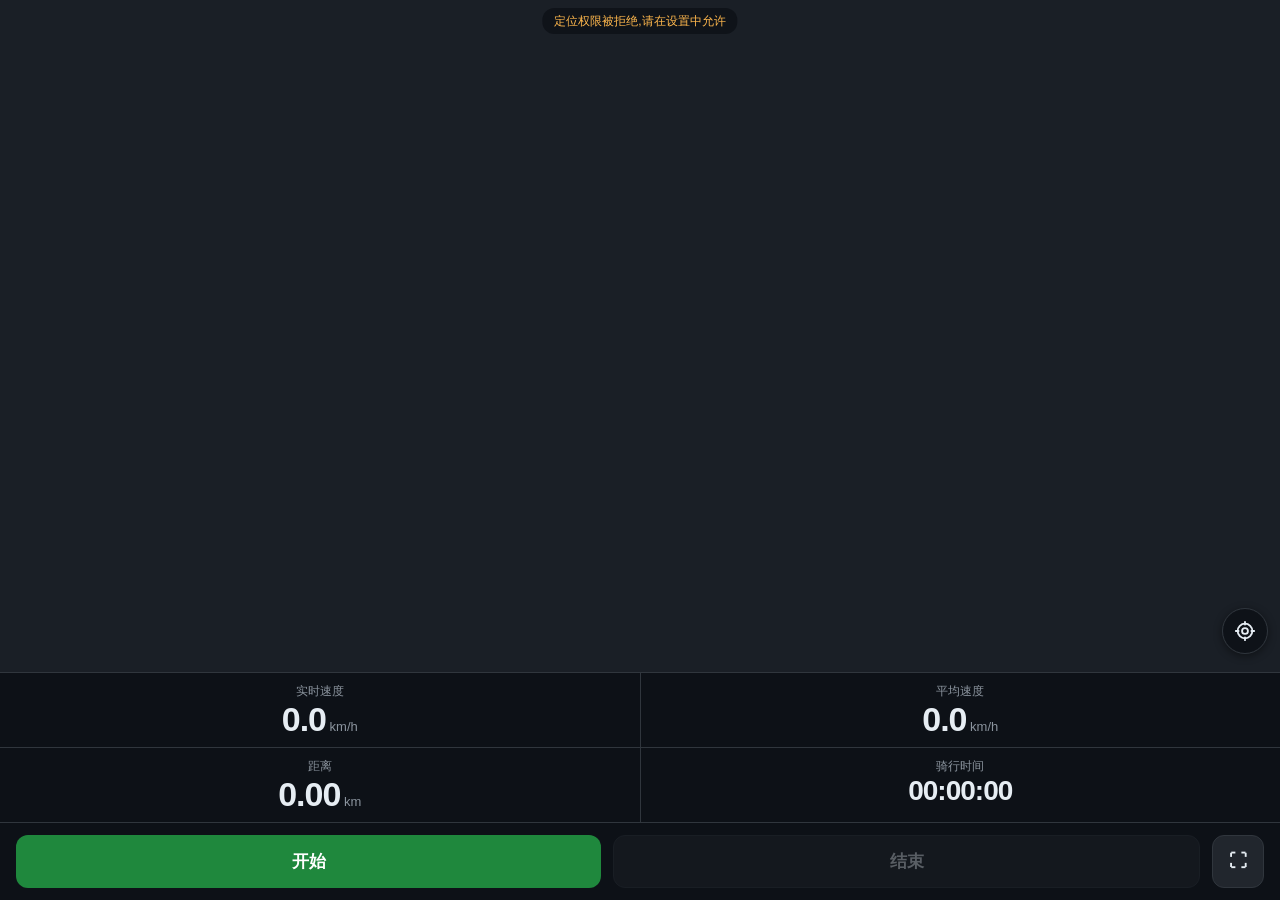
==== index.html @ f481e61f "骑行码表:单文件网页版(地图+仪表盘+GPX导出)" ====
<!DOCTYPE html>
<html lang="zh-CN">
<head>
<meta charset="UTF-8">
<meta name="viewport" content="width=device-width, initial-scale=1.0, maximum-scale=1.0, user-scalable=no, viewport-fit=cover">
<title>骑行码表</title>
<style>/* required styles */

.leaflet-pane,
.leaflet-tile,
.leaflet-marker-icon,
.leaflet-marker-shadow,
.leaflet-tile-container,
.leaflet-pane > svg,
.leaflet-pane > canvas,
.leaflet-zoom-box,
.leaflet-image-layer,
.leaflet-layer {
	position: absolute;
	left: 0;
	top: 0;
	}
.leaflet-container {
	overflow: hidden;
	}
.leaflet-tile,
.leaflet-marker-icon,
.leaflet-marker-shadow {
	-webkit-user-select: none;
	   -moz-user-select: none;
	        user-select: none;
	  -webkit-user-drag: none;
	}
/* Prevents IE11 from highlighting tiles in blue */
.leaflet-tile::selection {
	background: transparent;
}
/* Safari renders non-retina tile on retina better with this, but Chrome is worse */
.leaflet-safari .leaflet-tile {
	image-rendering: -webkit-optimize-contrast;
	}
/* hack that prevents hw layers "stretching" when loading new tiles */
.leaflet-safari .leaflet-tile-container {
	width: 1600px;
	height: 1600px;
	-webkit-transform-origin: 0 0;
	}
.leaflet-marker-icon,
.leaflet-marker-shadow {
	display: block;
	}
/* .leaflet-container svg: reset svg max-width decleration shipped in Joomla! (joomla.org) 3.x */
/* .leaflet-container img: map is broken in FF if you have max-width: 100% on tiles */
.leaflet-container .leaflet-overlay-pane svg {
	max-width: none !important;
	max-height: none !important;
	}
.leaflet-container .leaflet-marker-pane img,
.leaflet-container .leaflet-shadow-pane img,
.leaflet-container .leaflet-tile-pane img,
.leaflet-container img.leaflet-image-layer,
.leaflet-container .leaflet-tile {
	max-width: none !important;
	max-height: none !important;
	width: auto;
	padding: 0;
	}

.leaflet-container img.leaflet-tile {
	/* See: https://bugs.chromium.org/p/chromium/issues/detail?id=600120 */
	mix-blend-mode: plus-lighter;
}

.leaflet-container.leaflet-touch-zoom {
	-ms-touch-action: pan-x pan-y;
	touch-action: pan-x pan-y;
	}
.leaflet-container.leaflet-touch-drag {
	-ms-touch-action: pinch-zoom;
	/* Fallback for FF which doesn't support pinch-zoom */
	touch-action: none;
	touch-action: pinch-zoom;
}
.leaflet-container.leaflet-touch-drag.leaflet-touch-zoom {
	-ms-touch-action: none;
	touch-action: none;
}
.leaflet-container {
	-webkit-tap-highlight-color: transparent;
}
.leaflet-container a {
	-webkit-tap-highlight-color: rgba(51, 181, 229, 0.4);
}
.leaflet-tile {
	filter: inherit;
	visibility: hidden;
	}
.leaflet-tile-loaded {
	visibility: inherit;
	}
.leaflet-zoom-box {
	width: 0;
	height: 0;
	-moz-box-sizing: border-box;
	     box-sizing: border-box;
	z-index: 800;
	}
/* workaround for https://bugzilla.mozilla.org/show_bug.cgi?id=888319 */
.leaflet-overlay-pane svg {
	-moz-user-select: none;
	}

.leaflet-pane         { z-index: 400; }

.leaflet-tile-pane    { z-index: 200; }
.leaflet-overlay-pane { z-index: 400; }
.leaflet-shadow-pane  { z-index: 500; }
.leaflet-marker-pane  { z-index: 600; }
.leaflet-tooltip-pane   { z-index: 650; }
.leaflet-popup-pane   { z-index: 700; }

.leaflet-map-pane canvas { z-index: 100; }
.leaflet-map-pane svg    { z-index: 200; }

.leaflet-vml-shape {
	width: 1px;
	height: 1px;
	}
.lvml {
	behavior: url(#default#VML);
	display: inline-block;
	position: absolute;
	}


/* control positioning */

.leaflet-control {
	position: relative;
	z-index: 800;
	pointer-events: visiblePainted; /* IE 9-10 doesn't have auto */
	pointer-events: auto;
	}
.leaflet-top,
.leaflet-bottom {
	position: absolute;
	z-index: 1000;
	pointer-events: none;
	}
.leaflet-top {
	top: 0;
	}
.leaflet-right {
	right: 0;
	}
.leaflet-bottom {
	bottom: 0;
	}
.leaflet-left {
	left: 0;
	}
.leaflet-control {
	float: left;
	clear: both;
	}
.leaflet-right .leaflet-control {
	float: right;
	}
.leaflet-top .leaflet-control {
	margin-top: 10px;
	}
.leaflet-bottom .leaflet-control {
	margin-bottom: 10px;
	}
.leaflet-left .leaflet-control {
	margin-left: 10px;
	}
.leaflet-right .leaflet-control {
	margin-right: 10px;
	}


/* zoom and fade animations */

.leaflet-fade-anim .leaflet-popup {
	opacity: 0;
	-webkit-transition: opacity 0.2s linear;
	   -moz-transition: opacity 0.2s linear;
	        transition: opacity 0.2s linear;
	}
.leaflet-fade-anim .leaflet-map-pane .leaflet-popup {
	opacity: 1;
	}
.leaflet-zoom-animated {
	-webkit-transform-origin: 0 0;
	    -ms-transform-origin: 0 0;
	        transform-origin: 0 0;
	}
svg.leaflet-zoom-animated {
	will-change: transform;
}

.leaflet-zoom-anim .leaflet-zoom-animated {
	-webkit-transition: -webkit-transform 0.25s cubic-bezier(0,0,0.25,1);
	   -moz-transition:    -moz-transform 0.25s cubic-bezier(0,0,0.25,1);
	        transition:         transform 0.25s cubic-bezier(0,0,0.25,1);
	}
.leaflet-zoom-anim .leaflet-tile,
.leaflet-pan-anim .leaflet-tile {
	-webkit-transition: none;
	   -moz-transition: none;
	        transition: none;
	}

.leaflet-zoom-anim .leaflet-zoom-hide {
	visibility: hidden;
	}


/* cursors */

.leaflet-interactive {
	cursor: pointer;
	}
.leaflet-grab {
	cursor: -webkit-grab;
	cursor:    -moz-grab;
	cursor:         grab;
	}
.leaflet-crosshair,
.leaflet-crosshair .leaflet-interactive {
	cursor: crosshair;
	}
.leaflet-popup-pane,
.leaflet-control {
	cursor: auto;
	}
.leaflet-dragging .leaflet-grab,
.leaflet-dragging .leaflet-grab .leaflet-interactive,
.leaflet-dragging .leaflet-marker-draggable {
	cursor: move;
	cursor: -webkit-grabbing;
	cursor:    -moz-grabbing;
	cursor:         grabbing;
	}

/* marker & overlays interactivity */
.leaflet-marker-icon,
.leaflet-marker-shadow,
.leaflet-image-layer,
.leaflet-pane > svg path,
.leaflet-tile-container {
	pointer-events: none;
	}

.leaflet-marker-icon.leaflet-interactive,
.leaflet-image-layer.leaflet-interactive,
.leaflet-pane > svg path.leaflet-interactive,
svg.leaflet-image-layer.leaflet-interactive path {
	pointer-events: visiblePainted; /* IE 9-10 doesn't have auto */
	pointer-events: auto;
	}

/* visual tweaks */

.leaflet-container {
	background: #ddd;
	outline-offset: 1px;
	}
.leaflet-container a {
	color: #0078A8;
	}
.leaflet-zoom-box {
	border: 2px dotted #38f;
	background: rgba(255,255,255,0.5);
	}


/* general typography */
.leaflet-container {
	font-family: "Helvetica Neue", Arial, Helvetica, sans-serif;
	font-size: 12px;
	font-size: 0.75rem;
	line-height: 1.5;
	}


/* general toolbar styles */

.leaflet-bar {
	box-shadow: 0 1px 5px rgba(0,0,0,0.65);
	border-radius: 4px;
	}
.leaflet-bar a {
	background-color: #fff;
	border-bottom: 1px solid #ccc;
	width: 26px;
	height: 26px;
	line-height: 26px;
	display: block;
	text-align: center;
	text-decoration: none;
	color: black;
	}
.leaflet-bar a,
.leaflet-control-layers-toggle {
	background-position: 50% 50%;
	background-repeat: no-repeat;
	display: block;
	}
.leaflet-bar a:hover,
.leaflet-bar a:focus {
	background-color: #f4f4f4;
	}
.leaflet-bar a:first-child {
	border-top-left-radius: 4px;
	border-top-right-radius: 4px;
	}
.leaflet-bar a:last-child {
	border-bottom-left-radius: 4px;
	border-bottom-right-radius: 4px;
	border-bottom: none;
	}
.leaflet-bar a.leaflet-disabled {
	cursor: default;
	background-color: #f4f4f4;
	color: #bbb;
	}

.leaflet-touch .leaflet-bar a {
	width: 30px;
	height: 30px;
	line-height: 30px;
	}
.leaflet-touch .leaflet-bar a:first-child {
	border-top-left-radius: 2px;
	border-top-right-radius: 2px;
	}
.leaflet-touch .leaflet-bar a:last-child {
	border-bottom-left-radius: 2px;
	border-bottom-right-radius: 2px;
	}

/* zoom control */

.leaflet-control-zoom-in,
.leaflet-control-zoom-out {
	font: bold 18px 'Lucida Console', Monaco, monospace;
	text-indent: 1px;
	}

.leaflet-touch .leaflet-control-zoom-in, .leaflet-touch .leaflet-control-zoom-out  {
	font-size: 22px;
	}


/* layers control */

.leaflet-control-layers {
	box-shadow: 0 1px 5px rgba(0,0,0,0.4);
	background: #fff;
	border-radius: 5px;
	}
.leaflet-control-layers-toggle {
	background-image: url(images/layers.png);
	width: 36px;
	height: 36px;
	}
.leaflet-retina .leaflet-control-layers-toggle {
	background-image: url(images/layers-2x.png);
	background-size: 26px 26px;
	}
.leaflet-touch .leaflet-control-layers-toggle {
	width: 44px;
	height: 44px;
	}
.leaflet-control-layers .leaflet-control-layers-list,
.leaflet-control-layers-expanded .leaflet-control-layers-toggle {
	display: none;
	}
.leaflet-control-layers-expanded .leaflet-control-layers-list {
	display: block;
	position: relative;
	}
.leaflet-control-layers-expanded {
	padding: 6px 10px 6px 6px;
	color: #333;
	background: #fff;
	}
.leaflet-control-layers-scrollbar {
	overflow-y: scroll;
	overflow-x: hidden;
	padding-right: 5px;
	}
.leaflet-control-layers-selector {
	margin-top: 2px;
	position: relative;
	top: 1px;
	}
.leaflet-control-layers label {
	display: block;
	font-size: 13px;
	font-size: 1.08333em;
	}
.leaflet-control-layers-separator {
	height: 0;
	border-top: 1px solid #ddd;
	margin: 5px -10px 5px -6px;
	}

/* Default icon URLs */
.leaflet-default-icon-path { /* used only in path-guessing heuristic, see L.Icon.Default */
	background-image: url(images/marker-icon.png);
	}


/* attribution and scale controls */

.leaflet-container .leaflet-control-attribution {
	background: #fff;
	background: rgba(255, 255, 255, 0.8);
	margin: 0;
	}
.leaflet-control-attribution,
.leaflet-control-scale-line {
	padding: 0 5px;
	color: #333;
	line-height: 1.4;
	}
.leaflet-control-attribution a {
	text-decoration: none;
	}
.leaflet-control-attribution a:hover,
.leaflet-control-attribution a:focus {
	text-decoration: underline;
	}
.leaflet-attribution-flag {
	display: inline !important;
	vertical-align: baseline !important;
	width: 1em;
	height: 0.6669em;
	}
.leaflet-left .leaflet-control-scale {
	margin-left: 5px;
	}
.leaflet-bottom .leaflet-control-scale {
	margin-bottom: 5px;
	}
.leaflet-control-scale-line {
	border: 2px solid #777;
	border-top: none;
	line-height: 1.1;
	padding: 2px 5px 1px;
	white-space: nowrap;
	-moz-box-sizing: border-box;
	     box-sizing: border-box;
	background: rgba(255, 255, 255, 0.8);
	text-shadow: 1px 1px #fff;
	}
.leaflet-control-scale-line:not(:first-child) {
	border-top: 2px solid #777;
	border-bottom: none;
	margin-top: -2px;
	}
.leaflet-control-scale-line:not(:first-child):not(:last-child) {
	border-bottom: 2px solid #777;
	}

.leaflet-touch .leaflet-control-attribution,
.leaflet-touch .leaflet-control-layers,
.leaflet-touch .leaflet-bar {
	box-shadow: none;
	}
.leaflet-touch .leaflet-control-layers,
.leaflet-touch .leaflet-bar {
	border: 2px solid rgba(0,0,0,0.2);
	background-clip: padding-box;
	}


/* popup */

.leaflet-popup {
	position: absolute;
	text-align: center;
	margin-bottom: 20px;
	}
.leaflet-popup-content-wrapper {
	padding: 1px;
	text-align: left;
	border-radius: 12px;
	}
.leaflet-popup-content {
	margin: 13px 24px 13px 20px;
	line-height: 1.3;
	font-size: 13px;
	font-size: 1.08333em;
	min-height: 1px;
	}
.leaflet-popup-content p {
	margin: 17px 0;
	margin: 1.3em 0;
	}
.leaflet-popup-tip-container {
	width: 40px;
	height: 20px;
	position: absolute;
	left: 50%;
	margin-top: -1px;
	margin-left: -20px;
	overflow: hidden;
	pointer-events: none;
	}
.leaflet-popup-tip {
	width: 17px;
	height: 17px;
	padding: 1px;

	margin: -10px auto 0;
	pointer-events: auto;

	-webkit-transform: rotate(45deg);
	   -moz-transform: rotate(45deg);
	    -ms-transform: rotate(45deg);
	        transform: rotate(45deg);
	}
.leaflet-popup-content-wrapper,
.leaflet-popup-tip {
	background: white;
	color: #333;
	box-shadow: 0 3px 14px rgba(0,0,0,0.4);
	}
.leaflet-container a.leaflet-popup-close-button {
	position: absolute;
	top: 0;
	right: 0;
	border: none;
	text-align: center;
	width: 24px;
	height: 24px;
	font: 16px/24px Tahoma, Verdana, sans-serif;
	color: #757575;
	text-decoration: none;
	background: transparent;
	}
.leaflet-container a.leaflet-popup-close-button:hover,
.leaflet-container a.leaflet-popup-close-button:focus {
	color: #585858;
	}
.leaflet-popup-scrolled {
	overflow: auto;
	}

.leaflet-oldie .leaflet-popup-content-wrapper {
	-ms-zoom: 1;
	}
.leaflet-oldie .leaflet-popup-tip {
	width: 24px;
	margin: 0 auto;

	-ms-filter: "progid:DXImageTransform.Microsoft.Matrix(M11=0.70710678, M12=0.70710678, M21=-0.70710678, M22=0.70710678)";
	filter: progid:DXImageTransform.Microsoft.Matrix(M11=0.70710678, M12=0.70710678, M21=-0.70710678, M22=0.70710678);
	}

.leaflet-oldie .leaflet-control-zoom,
.leaflet-oldie .leaflet-control-layers,
.leaflet-oldie .leaflet-popup-content-wrapper,
.leaflet-oldie .leaflet-popup-tip {
	border: 1px solid #999;
	}


/* div icon */

.leaflet-div-icon {
	background: #fff;
	border: 1px solid #666;
	}


/* Tooltip */
/* Base styles for the element that has a tooltip */
.leaflet-tooltip {
	position: absolute;
	padding: 6px;
	background-color: #fff;
	border: 1px solid #fff;
	border-radius: 3px;
	color: #222;
	white-space: nowrap;
	-webkit-user-select: none;
	-moz-user-select: none;
	-ms-user-select: none;
	user-select: none;
	pointer-events: none;
	box-shadow: 0 1px 3px rgba(0,0,0,0.4);
	}
.leaflet-tooltip.leaflet-interactive {
	cursor: pointer;
	pointer-events: auto;
	}
.leaflet-tooltip-top:before,
.leaflet-tooltip-bottom:before,
.leaflet-tooltip-left:before,
.leaflet-tooltip-right:before {
	position: absolute;
	pointer-events: none;
	border: 6px solid transparent;
	background: transparent;
	content: "";
	}

/* Directions */

.leaflet-tooltip-bottom {
	margin-top: 6px;
}
.leaflet-tooltip-top {
	margin-top: -6px;
}
.leaflet-tooltip-bottom:before,
.leaflet-tooltip-top:before {
	left: 50%;
	margin-left: -6px;
	}
.leaflet-tooltip-top:before {
	bottom: 0;
	margin-bottom: -12px;
	border-top-color: #fff;
	}
.leaflet-tooltip-bottom:before {
	top: 0;
	margin-top: -12px;
	margin-left: -6px;
	border-bottom-color: #fff;
	}
.leaflet-tooltip-left {
	margin-left: -6px;
}
.leaflet-tooltip-right {
	margin-left: 6px;
}
.leaflet-tooltip-left:before,
.leaflet-tooltip-right:before {
	top: 50%;
	margin-top: -6px;
	}
.leaflet-tooltip-left:before {
	right: 0;
	margin-right: -12px;
	border-left-color: #fff;
	}
.leaflet-tooltip-right:before {
	left: 0;
	margin-left: -12px;
	border-right-color: #fff;
	}

/* Printing */

@media print {
	/* Prevent printers from removing background-images of controls. */
	.leaflet-control {
		-webkit-print-color-adjust: exact;
		print-color-adjust: exact;
		}
	}
</style>
<style>
  * { margin: 0; padding: 0; box-sizing: border-box; -webkit-tap-highlight-color: transparent; }
  html, body { height: 100%; overflow: hidden; }
  body {
    font-family: -apple-system, "PingFang SC", "Microsoft YaHei", sans-serif;
    background: #0d1117; color: #e6edf3;
    display: flex; flex-direction: column;
    height: 100dvh;
  }

  /* 地图区 */
  #map { flex: 1 1 auto; min-height: 0; background: #1a1f26; }
  .map-status {
    position: absolute; top: 8px; left: 50%; transform: translateX(-50%);
    z-index: 1000; background: rgba(13,17,23,.8); color: #ffb84d;
    padding: 4px 12px; border-radius: 12px; font-size: 12px; white-space: nowrap;
  }
  #btn-loc {
    position: absolute; right: 12px; bottom: 18px; z-index: 1000;
    width: 46px; height: 46px; border-radius: 50%;
    background: rgba(13,17,23,.85); border: 1px solid #30363d; color: #e6edf3;
    display: flex; align-items: center; justify-content: center;
    box-shadow: 0 2px 8px rgba(0,0,0,.45); cursor: pointer; padding: 0;
  }
  #btn-loc:active { background: rgba(31,111,235,.9); }
  #btn-loc svg { width: 22px; height: 22px; fill: none; stroke: currentColor; stroke-width: 2; stroke-linecap: round; stroke-linejoin: round; }

  /* 仪表盘 */
  #dash {
    flex: 0 0 auto;
    display: grid; grid-template-columns: 1fr 1fr;
    gap: 1px; background: #30363d;
    border-top: 1px solid #30363d;
  }
  .cell {
    background: #0d1117; padding: 10px 12px 8px;
    display: flex; flex-direction: column; align-items: center;
  }
  .cell .label { font-size: 12px; color: #8b949e; }
  .cell .value {
    font-size: 34px; font-weight: 700; font-variant-numeric: tabular-nums;
    line-height: 1.15; letter-spacing: -1px;
  }
  .cell .value .unit { font-size: 13px; font-weight: 400; color: #8b949e; letter-spacing: 0; }
  #v-time { font-size: 28px; }

  /* 按钮区 */
  #controls {
    flex: 0 0 auto;
    display: flex; gap: 12px; padding: 12px 16px calc(12px + env(safe-area-inset-bottom));
    border-top: 1px solid #30363d; background: #0d1117;
  }
  button {
    flex: 1; padding: 14px 0; font-size: 17px; font-weight: 600;
    border: none; border-radius: 12px; color: #fff; cursor: pointer;
  }
  button:disabled { opacity: .35; }
  #btn-start { background: #1f883d; }
  #btn-start.recording { background: #b62324; }
  #btn-end { background: #21262d; border: 1px solid #30363d; color: #e6edf3; }
  #btn-full { flex: 0 0 52px; background: #21262d; border: 1px solid #30363d; color: #e6edf3; font-size: 18px; }

  /* GPX 导出面板 */
  #export-panel {
    position: fixed; inset: 0; z-index: 2000;
    background: rgba(0,0,0,.6); display: none;
    align-items: center; justify-content: center;
  }
  #export-panel.show { display: flex; }
  #export-panel .card {
    background: #161b22; border: 1px solid #30363d; border-radius: 14px;
    padding: 22px 26px; text-align: center; width: min(320px, 86vw);
  }
  #export-panel h3 { margin-bottom: 8px; font-size: 18px; }
  #export-panel p { color: #8b949e; font-size: 13px; margin-bottom: 16px; }
  #export-panel .row { display: flex; gap: 10px; }
  #export-panel .row button { flex: 1; padding: 11px 0; font-size: 15px; }
  #btn-gpx { background: #1f6feb; }
  #btn-close { background: #21262d; border: 1px solid #30363d; color: #e6edf3; }

  /* 全屏模式下压缩留白 */
  :fullscreen #dash .cell, body:fullscreen #dash .cell { padding: 8px 12px 6px; }
</style>
</head>
<body>

<div id="map">
  <div class="map-status" id="map-status" hidden></div>
  <button id="btn-loc" title="定位到当前位置" aria-label="定位到当前位置">
    <svg viewBox="0 0 24 24"><circle cx="12" cy="12" r="3.2"/><path d="M12 2v3M12 19v3M2 12h3M19 12h3"/><circle cx="12" cy="12" r="8"/></svg>
  </button>
</div>

<div id="dash">
  <div class="cell"><span class="label">实时速度</span><span class="value" id="v-speed">0.0<span class="unit"> km/h</span></span></div>
  <div class="cell"><span class="label">平均速度</span><span class="value" id="v-avg">0.0<span class="unit"> km/h</span></span></div>
  <div class="cell"><span class="label">距离</span><span class="value" id="v-dist">0.00<span class="unit"> km</span></span></div>
  <div class="cell"><span class="label">骑行时间</span><span class="value" id="v-time">00:00:00</span></div>
</div>

<div id="controls">
  <button id="btn-start">开始</button>
  <button id="btn-end" disabled>结束</button>
  <button id="btn-full" title="全屏">⛶</button>
</div>

<div id="export-panel">
  <div class="card">
    <h3>骑行已结束</h3>
    <p id="export-summary"></p>
    <div class="row">
      <button id="btn-gpx">导出 GPX</button>
      <button id="btn-close">关闭</button>
    </div>
  </div>
</div>

<script>/* @preserve
 * Leaflet 1.9.4, a JS library for interactive maps. https://leafletjs.com
 * (c) 2010-2023 Vladimir Agafonkin, (c) 2010-2011 CloudMade
 */
!function(t,e){"object"==typeof exports&&"undefined"!=typeof module?e(exports):"function"==typeof define&&define.amd?define(["exports"],e):e((t="undefined"!=typeof globalThis?globalThis:t||self).leaflet={})}(this,function(t){"use strict";function l(t){for(var e,i,n=1,o=arguments.length;n<o;n++)for(e in i=arguments[n])t[e]=i[e];return t}var R=Object.create||function(t){return N.prototype=t,new N};function N(){}function a(t,e){var i,n=Array.prototype.slice;return t.bind?t.bind.apply(t,n.call(arguments,1)):(i=n.call(arguments,2),function(){return t.apply(e,i.length?i.concat(n.call(arguments)):arguments)})}var D=0;function h(t){return"_leaflet_id"in t||(t._leaflet_id=++D),t._leaflet_id}function j(t,e,i){var n,o,s=function(){n=!1,o&&(r.apply(i,o),o=!1)},r=function(){n?o=arguments:(t.apply(i,arguments),setTimeout(s,e),n=!0)};return r}function H(t,e,i){var n=e[1],e=e[0],o=n-e;return t===n&&i?t:((t-e)%o+o)%o+e}function u(){return!1}function i(t,e){return!1===e?t:(e=Math.pow(10,void 0===e?6:e),Math.round(t*e)/e)}function W(t){return t.trim?t.trim():t.replace(/^\s+|\s+$/g,"")}function F(t){return W(t).split(/\s+/)}function c(t,e){for(var i in Object.prototype.hasOwnProperty.call(t,"options")||(t.options=t.options?R(t.options):{}),e)t.options[i]=e[i];return t.options}function U(t,e,i){var n,o=[];for(n in t)o.push(encodeURIComponent(i?n.toUpperCase():n)+"="+encodeURIComponent(t[n]));return(e&&-1!==e.indexOf("?")?"&":"?")+o.join("&")}var V=/\{ *([\w_ -]+) *\}/g;function q(t,i){return t.replace(V,function(t,e){e=i[e];if(void 0===e)throw new Error("No value provided for variable "+t);return e="function"==typeof e?e(i):e})}var d=Array.isArray||function(t){return"[object Array]"===Object.prototype.toString.call(t)};function G(t,e){for(var i=0;i<t.length;i++)if(t[i]===e)return i;return-1}var K="[data-uri]";function Y(t){return window["webkit"+t]||window["moz"+t]||window["ms"+t]}var X=0;function J(t){var e=+new Date,i=Math.max(0,16-(e-X));return X=e+i,window.setTimeout(t,i)}var $=window.requestAnimationFrame||Y("RequestAnimationFrame")||J,Q=window.cancelAnimationFrame||Y("CancelAnimationFrame")||Y("CancelRequestAnimationFrame")||function(t){window.clearTimeout(t)};function x(t,e,i){if(!i||$!==J)return $.call(window,a(t,e));t.call(e)}function r(t){t&&Q.call(window,t)}var tt={__proto__:null,extend:l,create:R,bind:a,get lastId(){return D},stamp:h,throttle:j,wrapNum:H,falseFn:u,formatNum:i,trim:W,splitWords:F,setOptions:c,getParamString:U,template:q,isArray:d,indexOf:G,emptyImageUrl:K,requestFn:$,cancelFn:Q,requestAnimFrame:x,cancelAnimFrame:r};function et(){}et.extend=function(t){function e(){c(this),this.initialize&&this.initialize.apply(this,arguments),this.callInitHooks()}var i,n=e.__super__=this.prototype,o=R(n);for(i in(o.constructor=e).prototype=o,this)Object.prototype.hasOwnProperty.call(this,i)&&"prototype"!==i&&"__super__"!==i&&(e[i]=this[i]);if(t.statics&&l(e,t.statics),t.includes){var s=t.includes;if("undefined"!=typeof L&&L&&L.Mixin){s=d(s)?s:[s];for(var r=0;r<s.length;r++)s[r]===L.Mixin.Events&&console.warn("Deprecated include of L.Mixin.Events: this property will be removed in future releases, please inherit from L.Evented instead.",(new Error).stack)}l.apply(null,[o].concat(t.includes))}return l(o,t),delete o.statics,delete o.includes,o.options&&(o.options=n.options?R(n.options):{},l(o.options,t.options)),o._initHooks=[],o.callInitHooks=function(){if(!this._initHooksCalled){n.callInitHooks&&n.callInitHooks.call(this),this._initHooksCalled=!0;for(var t=0,e=o._initHooks.length;t<e;t++)o._initHooks[t].call(this)}},e},et.include=function(t){var e=this.prototype.options;return l(this.prototype,t),t.options&&(this.prototype.options=e,this.mergeOptions(t.options)),this},et.mergeOptions=function(t){return l(this.prototype.options,t),this},et.addInitHook=function(t){var e=Array.prototype.slice.call(arguments,1),i="function"==typeof t?t:function(){this[t].apply(this,e)};return this.prototype._initHooks=this.prototype._initHooks||[],this.prototype._initHooks.push(i),this};var e={on:function(t,e,i){if("object"==typeof t)for(var n in t)this._on(n,t[n],e);else for(var o=0,s=(t=F(t)).length;o<s;o++)this._on(t[o],e,i);return this},off:function(t,e,i){if(arguments.length)if("object"==typeof t)for(var n in t)this._off(n,t[n],e);else{t=F(t);for(var o=1===arguments.length,s=0,r=t.length;s<r;s++)o?this._off(t[s]):this._off(t[s],e,i)}else delete this._events;return this},_on:function(t,e,i,n){"function"!=typeof e?console.warn("wrong listener type: "+typeof e):!1===this._listens(t,e,i)&&(e={fn:e,ctx:i=i===this?void 0:i},n&&(e.once=!0),this._events=this._events||{},this._events[t]=this._events[t]||[],this._events[t].push(e))},_off:function(t,e,i){var n,o,s;if(this._events&&(n=this._events[t]))if(1===arguments.length){if(this._firingCount)for(o=0,s=n.length;o<s;o++)n[o].fn=u;delete this._events[t]}else"function"!=typeof e?console.warn("wrong listener type: "+typeof e):!1!==(e=this._listens(t,e,i))&&(i=n[e],this._firingCount&&(i.fn=u,this._events[t]=n=n.slice()),n.splice(e,1))},fire:function(t,e,i){if(this.listens(t,i)){var n=l({},e,{type:t,target:this,sourceTarget:e&&e.sourceTarget||this});if(this._events){var o=this._events[t];if(o){this._firingCount=this._firingCount+1||1;for(var s=0,r=o.length;s<r;s++){var a=o[s],h=a.fn;a.once&&this.off(t,h,a.ctx),h.call(a.ctx||this,n)}this._firingCount--}}i&&this._propagateEvent(n)}return this},listens:function(t,e,i,n){"string"!=typeof t&&console.warn('"string" type argument expected');var o=e,s=("function"!=typeof e&&(n=!!e,i=o=void 0),this._events&&this._events[t]);if(s&&s.length&&!1!==this._listens(t,o,i))return!0;if(n)for(var r in this._eventParents)if(this._eventParents[r].listens(t,e,i,n))return!0;return!1},_listens:function(t,e,i){if(this._events){var n=this._events[t]||[];if(!e)return!!n.length;i===this&&(i=void 0);for(var o=0,s=n.length;o<s;o++)if(n[o].fn===e&&n[o].ctx===i)return o}return!1},once:function(t,e,i){if("object"==typeof t)for(var n in t)this._on(n,t[n],e,!0);else for(var o=0,s=(t=F(t)).length;o<s;o++)this._on(t[o],e,i,!0);return this},addEventParent:function(t){return this._eventParents=this._eventParents||{},this._eventParents[h(t)]=t,this},removeEventParent:function(t){return this._eventParents&&delete this._eventParents[h(t)],this},_propagateEvent:function(t){for(var e in this._eventParents)this._eventParents[e].fire(t.type,l({layer:t.target,propagatedFrom:t.target},t),!0)}},it=(e.addEventListener=e.on,e.removeEventListener=e.clearAllEventListeners=e.off,e.addOneTimeEventListener=e.once,e.fireEvent=e.fire,e.hasEventListeners=e.listens,et.extend(e));function p(t,e,i){this.x=i?Math.round(t):t,this.y=i?Math.round(e):e}var nt=Math.trunc||function(t){return 0<t?Math.floor(t):Math.ceil(t)};function m(t,e,i){return t instanceof p?t:d(t)?new p(t[0],t[1]):null==t?t:"object"==typeof t&&"x"in t&&"y"in t?new p(t.x,t.y):new p(t,e,i)}function f(t,e){if(t)for(var i=e?[t,e]:t,n=0,o=i.length;n<o;n++)this.extend(i[n])}function _(t,e){return!t||t instanceof f?t:new f(t,e)}function s(t,e){if(t)for(var i=e?[t,e]:t,n=0,o=i.length;n<o;n++)this.extend(i[n])}function g(t,e){return t instanceof s?t:new s(t,e)}function v(t,e,i){if(isNaN(t)||isNaN(e))throw new Error("Invalid LatLng object: ("+t+", "+e+")");this.lat=+t,this.lng=+e,void 0!==i&&(this.alt=+i)}function w(t,e,i){return t instanceof v?t:d(t)&&"object"!=typeof t[0]?3===t.length?new v(t[0],t[1],t[2]):2===t.length?new v(t[0],t[1]):null:null==t?t:"object"==typeof t&&"lat"in t?new v(t.lat,"lng"in t?t.lng:t.lon,t.alt):void 0===e?null:new v(t,e,i)}p.prototype={clone:function(){return new p(this.x,this.y)},add:function(t){return this.clone()._add(m(t))},_add:function(t){return this.x+=t.x,this.y+=t.y,this},subtract:function(t){return this.clone()._subtract(m(t))},_subtract:function(t){return this.x-=t.x,this.y-=t.y,this},divideBy:function(t){return this.clone()._divideBy(t)},_divideBy:function(t){return this.x/=t,this.y/=t,this},multiplyBy:function(t){return this.clone()._multiplyBy(t)},_multiplyBy:function(t){return this.x*=t,this.y*=t,this},scaleBy:function(t){return new p(this.x*t.x,this.y*t.y)},unscaleBy:function(t){return new p(this.x/t.x,this.y/t.y)},round:function(){return this.clone()._round()},_round:function(){return this.x=Math.round(this.x),this.y=Math.round(this.y),this},floor:function(){return this.clone()._floor()},_floor:function(){return this.x=Math.floor(this.x),this.y=Math.floor(this.y),this},ceil:function(){return this.clone()._ceil()},_ceil:function(){return this.x=Math.ceil(this.x),this.y=Math.ceil(this.y),this},trunc:function(){return this.clone()._trunc()},_trunc:function(){return this.x=nt(this.x),this.y=nt(this.y),this},distanceTo:function(t){var e=(t=m(t)).x-this.x,t=t.y-this.y;return Math.sqrt(e*e+t*t)},equals:function(t){return(t=m(t)).x===this.x&&t.y===this.y},contains:function(t){return t=m(t),Math.abs(t.x)<=Math.abs(this.x)&&Math.abs(t.y)<=Math.abs(this.y)},toString:function(){return"Point("+i(this.x)+", "+i(this.y)+")"}},f.prototype={extend:function(t){var e,i;if(t){if(t instanceof p||"number"==typeof t[0]||"x"in t)e=i=m(t);else if(e=(t=_(t)).min,i=t.max,!e||!i)return this;this.min||this.max?(this.min.x=Math.min(e.x,this.min.x),this.max.x=Math.max(i.x,this.max.x),this.min.y=Math.min(e.y,this.min.y),this.max.y=Math.max(i.y,this.max.y)):(this.min=e.clone(),this.max=i.clone())}return this},getCenter:function(t){return m((this.min.x+this.max.x)/2,(this.min.y+this.max.y)/2,t)},getBottomLeft:function(){return m(this.min.x,this.max.y)},getTopRight:function(){return m(this.max.x,this.min.y)},getTopLeft:function(){return this.min},getBottomRight:function(){return this.max},getSize:function(){return this.max.subtract(this.min)},contains:function(t){var e,i;return(t=("number"==typeof t[0]||t instanceof p?m:_)(t))instanceof f?(e=t.min,i=t.max):e=i=t,e.x>=this.min.x&&i.x<=this.max.x&&e.y>=this.min.y&&i.y<=this.max.y},intersects:function(t){t=_(t);var e=this.min,i=this.max,n=t.min,t=t.max,o=t.x>=e.x&&n.x<=i.x,t=t.y>=e.y&&n.y<=i.y;return o&&t},overlaps:function(t){t=_(t);var e=this.min,i=this.max,n=t.min,t=t.max,o=t.x>e.x&&n.x<i.x,t=t.y>e.y&&n.y<i.y;return o&&t},isValid:function(){return!(!this.min||!this.max)},pad:function(t){var e=this.min,i=this.max,n=Math.abs(e.x-i.x)*t,t=Math.abs(e.y-i.y)*t;return _(m(e.x-n,e.y-t),m(i.x+n,i.y+t))},equals:function(t){return!!t&&(t=_(t),this.min.equals(t.getTopLeft())&&this.max.equals(t.getBottomRight()))}},s.prototype={extend:function(t){var e,i,n=this._southWest,o=this._northEast;if(t instanceof v)i=e=t;else{if(!(t instanceof s))return t?this.extend(w(t)||g(t)):this;if(e=t._southWest,i=t._northEast,!e||!i)return this}return n||o?(n.lat=Math.min(e.lat,n.lat),n.lng=Math.min(e.lng,n.lng),o.lat=Math.max(i.lat,o.lat),o.lng=Math.max(i.lng,o.lng)):(this._southWest=new v(e.lat,e.lng),this._northEast=new v(i.lat,i.lng)),this},pad:function(t){var e=this._southWest,i=this._northEast,n=Math.abs(e.lat-i.lat)*t,t=Math.abs(e.lng-i.lng)*t;return new s(new v(e.lat-n,e.lng-t),new v(i.lat+n,i.lng+t))},getCenter:function(){return new v((this._southWest.lat+this._northEast.lat)/2,(this._southWest.lng+this._northEast.lng)/2)},getSouthWest:function(){return this._southWest},getNorthEast:function(){return this._northEast},getNorthWest:function(){return new v(this.getNorth(),this.getWest())},getSouthEast:function(){return new v(this.getSouth(),this.getEast())},getWest:function(){return this._southWest.lng},getSouth:function(){return this._southWest.lat},getEast:function(){return this._northEast.lng},getNorth:function(){return this._northEast.lat},contains:function(t){t=("number"==typeof t[0]||t instanceof v||"lat"in t?w:g)(t);var e,i,n=this._southWest,o=this._northEast;return t instanceof s?(e=t.getSouthWest(),i=t.getNorthEast()):e=i=t,e.lat>=n.lat&&i.lat<=o.lat&&e.lng>=n.lng&&i.lng<=o.lng},intersects:function(t){t=g(t);var e=this._southWest,i=this._northEast,n=t.getSouthWest(),t=t.getNorthEast(),o=t.lat>=e.lat&&n.lat<=i.lat,t=t.lng>=e.lng&&n.lng<=i.lng;return o&&t},overlaps:function(t){t=g(t);var e=this._southWest,i=this._northEast,n=t.getSouthWest(),t=t.getNorthEast(),o=t.lat>e.lat&&n.lat<i.lat,t=t.lng>e.lng&&n.lng<i.lng;return o&&t},toBBoxString:function(){return[this.getWest(),this.getSouth(),this.getEast(),this.getNorth()].join(",")},equals:function(t,e){return!!t&&(t=g(t),this._southWest.equals(t.getSouthWest(),e)&&this._northEast.equals(t.getNorthEast(),e))},isValid:function(){return!(!this._southWest||!this._northEast)}};var ot={latLngToPoint:function(t,e){t=this.projection.project(t),e=this.scale(e);return this.transformation._transform(t,e)},pointToLatLng:function(t,e){e=this.scale(e),t=this.transformation.untransform(t,e);return this.projection.unproject(t)},project:function(t){return this.projection.project(t)},unproject:function(t){return this.projection.unproject(t)},scale:function(t){return 256*Math.pow(2,t)},zoom:function(t){return Math.log(t/256)/Math.LN2},getProjectedBounds:function(t){var e;return this.infinite?null:(e=this.projection.bounds,t=this.scale(t),new f(this.transformation.transform(e.min,t),this.transformation.transform(e.max,t)))},infinite:!(v.prototype={equals:function(t,e){return!!t&&(t=w(t),Math.max(Math.abs(this.lat-t.lat),Math.abs(this.lng-t.lng))<=(void 0===e?1e-9:e))},toString:function(t){return"LatLng("+i(this.lat,t)+", "+i(this.lng,t)+")"},distanceTo:function(t){return st.distance(this,w(t))},wrap:function(){return st.wrapLatLng(this)},toBounds:function(t){var t=180*t/40075017,e=t/Math.cos(Math.PI/180*this.lat);return g([this.lat-t,this.lng-e],[this.lat+t,this.lng+e])},clone:function(){return new v(this.lat,this.lng,this.alt)}}),wrapLatLng:function(t){var e=this.wrapLng?H(t.lng,this.wrapLng,!0):t.lng;return new v(this.wrapLat?H(t.lat,this.wrapLat,!0):t.lat,e,t.alt)},wrapLatLngBounds:function(t){var e=t.getCenter(),i=this.wrapLatLng(e),n=e.lat-i.lat,e=e.lng-i.lng;return 0==n&&0==e?t:(i=t.getSouthWest(),t=t.getNorthEast(),new s(new v(i.lat-n,i.lng-e),new v(t.lat-n,t.lng-e)))}},st=l({},ot,{wrapLng:[-180,180],R:6371e3,distance:function(t,e){var i=Math.PI/180,n=t.lat*i,o=e.lat*i,s=Math.sin((e.lat-t.lat)*i/2),e=Math.sin((e.lng-t.lng)*i/2),t=s*s+Math.cos(n)*Math.cos(o)*e*e,i=2*Math.atan2(Math.sqrt(t),Math.sqrt(1-t));return this.R*i}}),rt=6378137,rt={R:rt,MAX_LATITUDE:85.0511287798,project:function(t){var e=Math.PI/180,i=this.MAX_LATITUDE,i=Math.max(Math.min(i,t.lat),-i),i=Math.sin(i*e);return new p(this.R*t.lng*e,this.R*Math.log((1+i)/(1-i))/2)},unproject:function(t){var e=180/Math.PI;return new v((2*Math.atan(Math.exp(t.y/this.R))-Math.PI/2)*e,t.x*e/this.R)},bounds:new f([-(rt=rt*Math.PI),-rt],[rt,rt])};function at(t,e,i,n){d(t)?(this._a=t[0],this._b=t[1],this._c=t[2],this._d=t[3]):(this._a=t,this._b=e,this._c=i,this._d=n)}function ht(t,e,i,n){return new at(t,e,i,n)}at.prototype={transform:function(t,e){return this._transform(t.clone(),e)},_transform:function(t,e){return t.x=(e=e||1)*(this._a*t.x+this._b),t.y=e*(this._c*t.y+this._d),t},untransform:function(t,e){return new p((t.x/(e=e||1)-this._b)/this._a,(t.y/e-this._d)/this._c)}};var lt=l({},st,{code:"EPSG:3857",projection:rt,transformation:ht(lt=.5/(Math.PI*rt.R),.5,-lt,.5)}),ut=l({},lt,{code:"EPSG:900913"});function ct(t){return document.createElementNS("http://www.w3.org/2000/svg",t)}function dt(t,e){for(var i,n,o,s,r="",a=0,h=t.length;a<h;a++){for(i=0,n=(o=t[a]).length;i<n;i++)r+=(i?"L":"M")+(s=o[i]).x+" "+s.y;r+=e?b.svg?"z":"x":""}return r||"M0 0"}var _t=document.documentElement.style,pt="ActiveXObject"in window,mt=pt&&!document.addEventListener,n="msLaunchUri"in navigator&&!("documentMode"in document),ft=y("webkit"),gt=y("android"),vt=y("android 2")||y("android 3"),yt=parseInt(/WebKit\/([0-9]+)|$/.exec(navigator.userAgent)[1],10),yt=gt&&y("Google")&&yt<537&&!("AudioNode"in window),xt=!!window.opera,wt=!n&&y("chrome"),bt=y("gecko")&&!ft&&!xt&&!pt,Pt=!wt&&y("safari"),Lt=y("phantom"),o="OTransition"in _t,Tt=0===navigator.platform.indexOf("Win"),Mt=pt&&"transition"in _t,zt="WebKitCSSMatrix"in window&&"m11"in new window.WebKitCSSMatrix&&!vt,_t="MozPerspective"in _t,Ct=!window.L_DISABLE_3D&&(Mt||zt||_t)&&!o&&!Lt,Zt="undefined"!=typeof orientation||y("mobile"),St=Zt&&ft,Et=Zt&&zt,kt=!window.PointerEvent&&window.MSPointerEvent,Ot=!(!window.PointerEvent&&!kt),At="ontouchstart"in window||!!window.TouchEvent,Bt=!window.L_NO_TOUCH&&(At||Ot),It=Zt&&xt,Rt=Zt&&bt,Nt=1<(window.devicePixelRatio||window.screen.deviceXDPI/window.screen.logicalXDPI),Dt=function(){var t=!1;try{var e=Object.defineProperty({},"passive",{get:function(){t=!0}});window.addEventListener("testPassiveEventSupport",u,e),window.removeEventListener("testPassiveEventSupport",u,e)}catch(t){}return t}(),jt=!!document.createElement("canvas").getContext,Ht=!(!document.createElementNS||!ct("svg").createSVGRect),Wt=!!Ht&&((Wt=document.createElement("div")).innerHTML="<svg/>","http://www.w3.org/2000/svg"===(Wt.firstChild&&Wt.firstChild.namespaceURI));function y(t){return 0<=navigator.userAgent.toLowerCase().indexOf(t)}var b={ie:pt,ielt9:mt,edge:n,webkit:ft,android:gt,android23:vt,androidStock:yt,opera:xt,chrome:wt,gecko:bt,safari:Pt,phantom:Lt,opera12:o,win:Tt,ie3d:Mt,webkit3d:zt,gecko3d:_t,any3d:Ct,mobile:Zt,mobileWebkit:St,mobileWebkit3d:Et,msPointer:kt,pointer:Ot,touch:Bt,touchNative:At,mobileOpera:It,mobileGecko:Rt,retina:Nt,passiveEvents:Dt,canvas:jt,svg:Ht,vml:!Ht&&function(){try{var t=document.createElement("div"),e=(t.innerHTML='<v:shape adj="1"/>',t.firstChild);return e.style.behavior="url(#default#VML)",e&&"object"==typeof e.adj}catch(t){return!1}}(),inlineSvg:Wt,mac:0===navigator.platform.indexOf("Mac"),linux:0===navigator.platform.indexOf("Linux")},Ft=b.msPointer?"MSPointerDown":"pointerdown",Ut=b.msPointer?"MSPointerMove":"pointermove",Vt=b.msPointer?"MSPointerUp":"pointerup",qt=b.msPointer?"MSPointerCancel":"pointercancel",Gt={touchstart:Ft,touchmove:Ut,touchend:Vt,touchcancel:qt},Kt={touchstart:function(t,e){e.MSPOINTER_TYPE_TOUCH&&e.pointerType===e.MSPOINTER_TYPE_TOUCH&&O(e);ee(t,e)},touchmove:ee,touchend:ee,touchcancel:ee},Yt={},Xt=!1;function Jt(t,e,i){return"touchstart"!==e||Xt||(document.addEventListener(Ft,$t,!0),document.addEventListener(Ut,Qt,!0),document.addEventListener(Vt,te,!0),document.addEventListener(qt,te,!0),Xt=!0),Kt[e]?(i=Kt[e].bind(this,i),t.addEventListener(Gt[e],i,!1),i):(console.warn("wrong event specified:",e),u)}function $t(t){Yt[t.pointerId]=t}function Qt(t){Yt[t.pointerId]&&(Yt[t.pointerId]=t)}function te(t){delete Yt[t.pointerId]}function ee(t,e){if(e.pointerType!==(e.MSPOINTER_TYPE_MOUSE||"mouse")){for(var i in e.touches=[],Yt)e.touches.push(Yt[i]);e.changedTouches=[e],t(e)}}var ie=200;function ne(t,i){t.addEventListener("dblclick",i);var n,o=0;function e(t){var e;1!==t.detail?n=t.detail:"mouse"===t.pointerType||t.sourceCapabilities&&!t.sourceCapabilities.firesTouchEvents||((e=Ne(t)).some(function(t){return t instanceof HTMLLabelElement&&t.attributes.for})&&!e.some(function(t){return t instanceof HTMLInputElement||t instanceof HTMLSelectElement})||((e=Date.now())-o<=ie?2===++n&&i(function(t){var e,i,n={};for(i in t)e=t[i],n[i]=e&&e.bind?e.bind(t):e;return(t=n).type="dblclick",n.detail=2,n.isTrusted=!1,n._simulated=!0,n}(t)):n=1,o=e))}return t.addEventListener("click",e),{dblclick:i,simDblclick:e}}var oe,se,re,ae,he,le,ue=we(["transform","webkitTransform","OTransform","MozTransform","msTransform"]),ce=we(["webkitTransition","transition","OTransition","MozTransition","msTransition"]),de="webkitTransition"===ce||"OTransition"===ce?ce+"End":"transitionend";function _e(t){return"string"==typeof t?document.getElementById(t):t}function pe(t,e){var i=t.style[e]||t.currentStyle&&t.currentStyle[e];return"auto"===(i=i&&"auto"!==i||!document.defaultView?i:(t=document.defaultView.getComputedStyle(t,null))?t[e]:null)?null:i}function P(t,e,i){t=document.createElement(t);return t.className=e||"",i&&i.appendChild(t),t}function T(t){var e=t.parentNode;e&&e.removeChild(t)}function me(t){for(;t.firstChild;)t.removeChild(t.firstChild)}function fe(t){var e=t.parentNode;e&&e.lastChild!==t&&e.appendChild(t)}function ge(t){var e=t.parentNode;e&&e.firstChild!==t&&e.insertBefore(t,e.firstChild)}function ve(t,e){return void 0!==t.classList?t.classList.contains(e):0<(t=xe(t)).length&&new RegExp("(^|\\s)"+e+"(\\s|$)").test(t)}function M(t,e){var i;if(void 0!==t.classList)for(var n=F(e),o=0,s=n.length;o<s;o++)t.classList.add(n[o]);else ve(t,e)||ye(t,((i=xe(t))?i+" ":"")+e)}function z(t,e){void 0!==t.classList?t.classList.remove(e):ye(t,W((" "+xe(t)+" ").replace(" "+e+" "," ")))}function ye(t,e){void 0===t.className.baseVal?t.className=e:t.className.baseVal=e}function xe(t){return void 0===(t=t.correspondingElement?t.correspondingElement:t).className.baseVal?t.className:t.className.baseVal}function C(t,e){if("opacity"in t.style)t.style.opacity=e;else if("filter"in t.style){var i=!1,n="DXImageTransform.Microsoft.Alpha";try{i=t.filters.item(n)}catch(t){if(1===e)return}e=Math.round(100*e),i?(i.Enabled=100!==e,i.Opacity=e):t.style.filter+=" progid:"+n+"(opacity="+e+")"}}function we(t){for(var e=document.documentElement.style,i=0;i<t.length;i++)if(t[i]in e)return t[i];return!1}function be(t,e,i){e=e||new p(0,0);t.style[ue]=(b.ie3d?"translate("+e.x+"px,"+e.y+"px)":"translate3d("+e.x+"px,"+e.y+"px,0)")+(i?" scale("+i+")":"")}function Z(t,e){t._leaflet_pos=e,b.any3d?be(t,e):(t.style.left=e.x+"px",t.style.top=e.y+"px")}function Pe(t){return t._leaflet_pos||new p(0,0)}function Le(){S(window,"dragstart",O)}function Te(){k(window,"dragstart",O)}function Me(t){for(;-1===t.tabIndex;)t=t.parentNode;t.style&&(ze(),le=(he=t).style.outlineStyle,t.style.outlineStyle="none",S(window,"keydown",ze))}function ze(){he&&(he.style.outlineStyle=le,le=he=void 0,k(window,"keydown",ze))}function Ce(t){for(;!((t=t.parentNode).offsetWidth&&t.offsetHeight||t===document.body););return t}function Ze(t){var e=t.getBoundingClientRect();return{x:e.width/t.offsetWidth||1,y:e.height/t.offsetHeight||1,boundingClientRect:e}}ae="onselectstart"in document?(re=function(){S(window,"selectstart",O)},function(){k(window,"selectstart",O)}):(se=we(["userSelect","WebkitUserSelect","OUserSelect","MozUserSelect","msUserSelect"]),re=function(){var t;se&&(t=document.documentElement.style,oe=t[se],t[se]="none")},function(){se&&(document.documentElement.style[se]=oe,oe=void 0)});pt={__proto__:null,TRANSFORM:ue,TRANSITION:ce,TRANSITION_END:de,get:_e,getStyle:pe,create:P,remove:T,empty:me,toFront:fe,toBack:ge,hasClass:ve,addClass:M,removeClass:z,setClass:ye,getClass:xe,setOpacity:C,testProp:we,setTransform:be,setPosition:Z,getPosition:Pe,get disableTextSelection(){return re},get enableTextSelection(){return ae},disableImageDrag:Le,enableImageDrag:Te,preventOutline:Me,restoreOutline:ze,getSizedParentNode:Ce,getScale:Ze};function S(t,e,i,n){if(e&&"object"==typeof e)for(var o in e)ke(t,o,e[o],i);else for(var s=0,r=(e=F(e)).length;s<r;s++)ke(t,e[s],i,n);return this}var E="_leaflet_events";function k(t,e,i,n){if(1===arguments.length)Se(t),delete t[E];else if(e&&"object"==typeof e)for(var o in e)Oe(t,o,e[o],i);else if(e=F(e),2===arguments.length)Se(t,function(t){return-1!==G(e,t)});else for(var s=0,r=e.length;s<r;s++)Oe(t,e[s],i,n);return this}function Se(t,e){for(var i in t[E]){var n=i.split(/\d/)[0];e&&!e(n)||Oe(t,n,null,null,i)}}var Ee={mouseenter:"mouseover",mouseleave:"mouseout",wheel:!("onwheel"in window)&&"mousewheel"};function ke(e,t,i,n){var o,s,r=t+h(i)+(n?"_"+h(n):"");e[E]&&e[E][r]||(s=o=function(t){return i.call(n||e,t||window.event)},!b.touchNative&&b.pointer&&0===t.indexOf("touch")?o=Jt(e,t,o):b.touch&&"dblclick"===t?o=ne(e,o):"addEventListener"in e?"touchstart"===t||"touchmove"===t||"wheel"===t||"mousewheel"===t?e.addEventListener(Ee[t]||t,o,!!b.passiveEvents&&{passive:!1}):"mouseenter"===t||"mouseleave"===t?e.addEventListener(Ee[t],o=function(t){t=t||window.event,We(e,t)&&s(t)},!1):e.addEventListener(t,s,!1):e.attachEvent("on"+t,o),e[E]=e[E]||{},e[E][r]=o)}function Oe(t,e,i,n,o){o=o||e+h(i)+(n?"_"+h(n):"");var s,r,i=t[E]&&t[E][o];i&&(!b.touchNative&&b.pointer&&0===e.indexOf("touch")?(n=t,r=i,Gt[s=e]?n.removeEventListener(Gt[s],r,!1):console.warn("wrong event specified:",s)):b.touch&&"dblclick"===e?(n=i,(r=t).removeEventListener("dblclick",n.dblclick),r.removeEventListener("click",n.simDblclick)):"removeEventListener"in t?t.removeEventListener(Ee[e]||e,i,!1):t.detachEvent("on"+e,i),t[E][o]=null)}function Ae(t){return t.stopPropagation?t.stopPropagation():t.originalEvent?t.originalEvent._stopped=!0:t.cancelBubble=!0,this}function Be(t){return ke(t,"wheel",Ae),this}function Ie(t){return S(t,"mousedown touchstart dblclick contextmenu",Ae),t._leaflet_disable_click=!0,this}function O(t){return t.preventDefault?t.preventDefault():t.returnValue=!1,this}function Re(t){return O(t),Ae(t),this}function Ne(t){if(t.composedPath)return t.composedPath();for(var e=[],i=t.target;i;)e.push(i),i=i.parentNode;return e}function De(t,e){var i,n;return e?(n=(i=Ze(e)).boundingClientRect,new p((t.clientX-n.left)/i.x-e.clientLeft,(t.clientY-n.top)/i.y-e.clientTop)):new p(t.clientX,t.clientY)}var je=b.linux&&b.chrome?window.devicePixelRatio:b.mac?3*window.devicePixelRatio:0<window.devicePixelRatio?2*window.devicePixelRatio:1;function He(t){return b.edge?t.wheelDeltaY/2:t.deltaY&&0===t.deltaMode?-t.deltaY/je:t.deltaY&&1===t.deltaMode?20*-t.deltaY:t.deltaY&&2===t.deltaMode?60*-t.deltaY:t.deltaX||t.deltaZ?0:t.wheelDelta?(t.wheelDeltaY||t.wheelDelta)/2:t.detail&&Math.abs(t.detail)<32765?20*-t.detail:t.detail?t.detail/-32765*60:0}function We(t,e){var i=e.relatedTarget;if(!i)return!0;try{for(;i&&i!==t;)i=i.parentNode}catch(t){return!1}return i!==t}var mt={__proto__:null,on:S,off:k,stopPropagation:Ae,disableScrollPropagation:Be,disableClickPropagation:Ie,preventDefault:O,stop:Re,getPropagationPath:Ne,getMousePosition:De,getWheelDelta:He,isExternalTarget:We,addListener:S,removeListener:k},Fe=it.extend({run:function(t,e,i,n){this.stop(),this._el=t,this._inProgress=!0,this._duration=i||.25,this._easeOutPower=1/Math.max(n||.5,.2),this._startPos=Pe(t),this._offset=e.subtract(this._startPos),this._startTime=+new Date,this.fire("start"),this._animate()},stop:function(){this._inProgress&&(this._step(!0),this._complete())},_animate:function(){this._animId=x(this._animate,this),this._step()},_step:function(t){var e=+new Date-this._startTime,i=1e3*this._duration;e<i?this._runFrame(this._easeOut(e/i),t):(this._runFrame(1),this._complete())},_runFrame:function(t,e){t=this._startPos.add(this._offset.multiplyBy(t));e&&t._round(),Z(this._el,t),this.fire("step")},_complete:function(){r(this._animId),this._inProgress=!1,this.fire("end")},_easeOut:function(t){return 1-Math.pow(1-t,this._easeOutPower)}}),A=it.extend({options:{crs:lt,center:void 0,zoom:void 0,minZoom:void 0,maxZoom:void 0,layers:[],maxBounds:void 0,renderer:void 0,zoomAnimation:!0,zoomAnimationThreshold:4,fadeAnimation:!0,markerZoomAnimation:!0,transform3DLimit:8388608,zoomSnap:1,zoomDelta:1,trackResize:!0},initialize:function(t,e){e=c(this,e),this._handlers=[],this._layers={},this._zoomBoundLayers={},this._sizeChanged=!0,this._initContainer(t),this._initLayout(),this._onResize=a(this._onResize,this),this._initEvents(),e.maxBounds&&this.setMaxBounds(e.maxBounds),void 0!==e.zoom&&(this._zoom=this._limitZoom(e.zoom)),e.center&&void 0!==e.zoom&&this.setView(w(e.center),e.zoom,{reset:!0}),this.callInitHooks(),this._zoomAnimated=ce&&b.any3d&&!b.mobileOpera&&this.options.zoomAnimation,this._zoomAnimated&&(this._createAnimProxy(),S(this._proxy,de,this._catchTransitionEnd,this)),this._addLayers(this.options.layers)},setView:function(t,e,i){if((e=void 0===e?this._zoom:this._limitZoom(e),t=this._limitCenter(w(t),e,this.options.maxBounds),i=i||{},this._stop(),this._loaded&&!i.reset&&!0!==i)&&(void 0!==i.animate&&(i.zoom=l({animate:i.animate},i.zoom),i.pan=l({animate:i.animate,duration:i.duration},i.pan)),this._zoom!==e?this._tryAnimatedZoom&&this._tryAnimatedZoom(t,e,i.zoom):this._tryAnimatedPan(t,i.pan)))return clearTimeout(this._sizeTimer),this;return this._resetView(t,e,i.pan&&i.pan.noMoveStart),this},setZoom:function(t,e){return this._loaded?this.setView(this.getCenter(),t,{zoom:e}):(this._zoom=t,this)},zoomIn:function(t,e){return t=t||(b.any3d?this.options.zoomDelta:1),this.setZoom(this._zoom+t,e)},zoomOut:function(t,e){return t=t||(b.any3d?this.options.zoomDelta:1),this.setZoom(this._zoom-t,e)},setZoomAround:function(t,e,i){var n=this.getZoomScale(e),o=this.getSize().divideBy(2),t=(t instanceof p?t:this.latLngToContainerPoint(t)).subtract(o).multiplyBy(1-1/n),n=this.containerPointToLatLng(o.add(t));return this.setView(n,e,{zoom:i})},_getBoundsCenterZoom:function(t,e){e=e||{},t=t.getBounds?t.getBounds():g(t);var i=m(e.paddingTopLeft||e.padding||[0,0]),n=m(e.paddingBottomRight||e.padding||[0,0]),o=this.getBoundsZoom(t,!1,i.add(n));return(o="number"==typeof e.maxZoom?Math.min(e.maxZoom,o):o)===1/0?{center:t.getCenter(),zoom:o}:(e=n.subtract(i).divideBy(2),n=this.project(t.getSouthWest(),o),i=this.project(t.getNorthEast(),o),{center:this.unproject(n.add(i).divideBy(2).add(e),o),zoom:o})},fitBounds:function(t,e){if((t=g(t)).isValid())return t=this._getBoundsCenterZoom(t,e),this.setView(t.center,t.zoom,e);throw new Error("Bounds are not valid.")},fitWorld:function(t){return this.fitBounds([[-90,-180],[90,180]],t)},panTo:function(t,e){return this.setView(t,this._zoom,{pan:e})},panBy:function(t,e){var i;return e=e||{},(t=m(t).round()).x||t.y?(!0===e.animate||this.getSize().contains(t)?(this._panAnim||(this._panAnim=new Fe,this._panAnim.on({step:this._onPanTransitionStep,end:this._onPanTransitionEnd},this)),e.noMoveStart||this.fire("movestart"),!1!==e.animate?(M(this._mapPane,"leaflet-pan-anim"),i=this._getMapPanePos().subtract(t).round(),this._panAnim.run(this._mapPane,i,e.duration||.25,e.easeLinearity)):(this._rawPanBy(t),this.fire("move").fire("moveend"))):this._resetView(this.unproject(this.project(this.getCenter()).add(t)),this.getZoom()),this):this.fire("moveend")},flyTo:function(n,o,t){if(!1===(t=t||{}).animate||!b.any3d)return this.setView(n,o,t);this._stop();var s=this.project(this.getCenter()),r=this.project(n),e=this.getSize(),a=this._zoom,h=(n=w(n),o=void 0===o?a:o,Math.max(e.x,e.y)),i=h*this.getZoomScale(a,o),l=r.distanceTo(s)||1,u=1.42,c=u*u;function d(t){t=(i*i-h*h+(t?-1:1)*c*c*l*l)/(2*(t?i:h)*c*l),t=Math.sqrt(t*t+1)-t;return t<1e-9?-18:Math.log(t)}function _(t){return(Math.exp(t)-Math.exp(-t))/2}function p(t){return(Math.exp(t)+Math.exp(-t))/2}var m=d(0);function f(t){return h*(p(m)*(_(t=m+u*t)/p(t))-_(m))/c}var g=Date.now(),v=(d(1)-m)/u,y=t.duration?1e3*t.duration:1e3*v*.8;return this._moveStart(!0,t.noMoveStart),function t(){var e=(Date.now()-g)/y,i=(1-Math.pow(1-e,1.5))*v;e<=1?(this._flyToFrame=x(t,this),this._move(this.unproject(s.add(r.subtract(s).multiplyBy(f(i)/l)),a),this.getScaleZoom(h/(e=i,h*(p(m)/p(m+u*e))),a),{flyTo:!0})):this._move(n,o)._moveEnd(!0)}.call(this),this},flyToBounds:function(t,e){t=this._getBoundsCenterZoom(t,e);return this.flyTo(t.center,t.zoom,e)},setMaxBounds:function(t){return t=g(t),this.listens("moveend",this._panInsideMaxBounds)&&this.off("moveend",this._panInsideMaxBounds),t.isValid()?(this.options.maxBounds=t,this._loaded&&this._panInsideMaxBounds(),this.on("moveend",this._panInsideMaxBounds)):(this.options.maxBounds=null,this)},setMinZoom:function(t){var e=this.options.minZoom;return this.options.minZoom=t,this._loaded&&e!==t&&(this.fire("zoomlevelschange"),this.getZoom()<this.options.minZoom)?this.setZoom(t):this},setMaxZoom:function(t){var e=this.options.maxZoom;return this.options.maxZoom=t,this._loaded&&e!==t&&(this.fire("zoomlevelschange"),this.getZoom()>this.options.maxZoom)?this.setZoom(t):this},panInsideBounds:function(t,e){this._enforcingBounds=!0;var i=this.getCenter(),t=this._limitCenter(i,this._zoom,g(t));return i.equals(t)||this.panTo(t,e),this._enforcingBounds=!1,this},panInside:function(t,e){var i=m((e=e||{}).paddingTopLeft||e.padding||[0,0]),n=m(e.paddingBottomRight||e.padding||[0,0]),o=this.project(this.getCenter()),t=this.project(t),s=this.getPixelBounds(),i=_([s.min.add(i),s.max.subtract(n)]),s=i.getSize();return i.contains(t)||(this._enforcingBounds=!0,n=t.subtract(i.getCenter()),i=i.extend(t).getSize().subtract(s),o.x+=n.x<0?-i.x:i.x,o.y+=n.y<0?-i.y:i.y,this.panTo(this.unproject(o),e),this._enforcingBounds=!1),this},invalidateSize:function(t){if(!this._loaded)return this;t=l({animate:!1,pan:!0},!0===t?{animate:!0}:t);var e=this.getSize(),i=(this._sizeChanged=!0,this._lastCenter=null,this.getSize()),n=e.divideBy(2).round(),o=i.divideBy(2).round(),n=n.subtract(o);return n.x||n.y?(t.animate&&t.pan?this.panBy(n):(t.pan&&this._rawPanBy(n),this.fire("move"),t.debounceMoveend?(clearTimeout(this._sizeTimer),this._sizeTimer=setTimeout(a(this.fire,this,"moveend"),200)):this.fire("moveend")),this.fire("resize",{oldSize:e,newSize:i})):this},stop:function(){return this.setZoom(this._limitZoom(this._zoom)),this.options.zoomSnap||this.fire("viewreset"),this._stop()},locate:function(t){var e,i;return t=this._locateOptions=l({timeout:1e4,watch:!1},t),"geolocation"in navigator?(e=a(this._handleGeolocationResponse,this),i=a(this._handleGeolocationError,this),t.watch?this._locationWatchId=navigator.geolocation.watchPosition(e,i,t):navigator.geolocation.getCurrentPosition(e,i,t)):this._handleGeolocationError({code:0,message:"Geolocation not supported."}),this},stopLocate:function(){return navigator.geolocation&&navigator.geolocation.clearWatch&&navigator.geolocation.clearWatch(this._locationWatchId),this._locateOptions&&(this._locateOptions.setView=!1),this},_handleGeolocationError:function(t){var e;this._container._leaflet_id&&(e=t.code,t=t.message||(1===e?"permission denied":2===e?"position unavailable":"timeout"),this._locateOptions.setView&&!this._loaded&&this.fitWorld(),this.fire("locationerror",{code:e,message:"Geolocation error: "+t+"."}))},_handleGeolocationResponse:function(t){if(this._container._leaflet_id){var e,i,n=new v(t.coords.latitude,t.coords.longitude),o=n.toBounds(2*t.coords.accuracy),s=this._locateOptions,r=(s.setView&&(e=this.getBoundsZoom(o),this.setView(n,s.maxZoom?Math.min(e,s.maxZoom):e)),{latlng:n,bounds:o,timestamp:t.timestamp});for(i in t.coords)"number"==typeof t.coords[i]&&(r[i]=t.coords[i]);this.fire("locationfound",r)}},addHandler:function(t,e){return e&&(e=this[t]=new e(this),this._handlers.push(e),this.options[t]&&e.enable()),this},remove:function(){if(this._initEvents(!0),this.options.maxBounds&&this.off("moveend",this._panInsideMaxBounds),this._containerId!==this._container._leaflet_id)throw new Error("Map container is being reused by another instance");try{delete this._container._leaflet_id,delete this._containerId}catch(t){this._container._leaflet_id=void 0,this._containerId=void 0}for(var t in void 0!==this._locationWatchId&&this.stopLocate(),this._stop(),T(this._mapPane),this._clearControlPos&&this._clearControlPos(),this._resizeRequest&&(r(this._resizeRequest),this._resizeRequest=null),this._clearHandlers(),this._loaded&&this.fire("unload"),this._layers)this._layers[t].remove();for(t in this._panes)T(this._panes[t]);return this._layers=[],this._panes=[],delete this._mapPane,delete this._renderer,this},createPane:function(t,e){e=P("div","leaflet-pane"+(t?" leaflet-"+t.replace("Pane","")+"-pane":""),e||this._mapPane);return t&&(this._panes[t]=e),e},getCenter:function(){return this._checkIfLoaded(),this._lastCenter&&!this._moved()?this._lastCenter.clone():this.layerPointToLatLng(this._getCenterLayerPoint())},getZoom:function(){return this._zoom},getBounds:function(){var t=this.getPixelBounds();return new s(this.unproject(t.getBottomLeft()),this.unproject(t.getTopRight()))},getMinZoom:function(){return void 0===this.options.minZoom?this._layersMinZoom||0:this.options.minZoom},getMaxZoom:function(){return void 0===this.options.maxZoom?void 0===this._layersMaxZoom?1/0:this._layersMaxZoom:this.options.maxZoom},getBoundsZoom:function(t,e,i){t=g(t),i=m(i||[0,0]);var n=this.getZoom()||0,o=this.getMinZoom(),s=this.getMaxZoom(),r=t.getNorthWest(),t=t.getSouthEast(),i=this.getSize().subtract(i),t=_(this.project(t,n),this.project(r,n)).getSize(),r=b.any3d?this.options.zoomSnap:1,a=i.x/t.x,i=i.y/t.y,t=e?Math.max(a,i):Math.min(a,i),n=this.getScaleZoom(t,n);return r&&(n=Math.round(n/(r/100))*(r/100),n=e?Math.ceil(n/r)*r:Math.floor(n/r)*r),Math.max(o,Math.min(s,n))},getSize:function(){return this._size&&!this._sizeChanged||(this._size=new p(this._container.clientWidth||0,this._container.clientHeight||0),this._sizeChanged=!1),this._size.clone()},getPixelBounds:function(t,e){t=this._getTopLeftPoint(t,e);return new f(t,t.add(this.getSize()))},getPixelOrigin:function(){return this._checkIfLoaded(),this._pixelOrigin},getPixelWorldBounds:function(t){return this.options.crs.getProjectedBounds(void 0===t?this.getZoom():t)},getPane:function(t){return"string"==typeof t?this._panes[t]:t},getPanes:function(){return this._panes},getContainer:function(){return this._container},getZoomScale:function(t,e){var i=this.options.crs;return e=void 0===e?this._zoom:e,i.scale(t)/i.scale(e)},getScaleZoom:function(t,e){var i=this.options.crs,t=(e=void 0===e?this._zoom:e,i.zoom(t*i.scale(e)));return isNaN(t)?1/0:t},project:function(t,e){return e=void 0===e?this._zoom:e,this.options.crs.latLngToPoint(w(t),e)},unproject:function(t,e){return e=void 0===e?this._zoom:e,this.options.crs.pointToLatLng(m(t),e)},layerPointToLatLng:function(t){t=m(t).add(this.getPixelOrigin());return this.unproject(t)},latLngToLayerPoint:function(t){return this.project(w(t))._round()._subtract(this.getPixelOrigin())},wrapLatLng:function(t){return this.options.crs.wrapLatLng(w(t))},wrapLatLngBounds:function(t){return this.options.crs.wrapLatLngBounds(g(t))},distance:function(t,e){return this.options.crs.distance(w(t),w(e))},containerPointToLayerPoint:function(t){return m(t).subtract(this._getMapPanePos())},layerPointToContainerPoint:function(t){return m(t).add(this._getMapPanePos())},containerPointToLatLng:function(t){t=this.containerPointToLayerPoint(m(t));return this.layerPointToLatLng(t)},latLngToContainerPoint:function(t){return this.layerPointToContainerPoint(this.latLngToLayerPoint(w(t)))},mouseEventToContainerPoint:function(t){return De(t,this._container)},mouseEventToLayerPoint:function(t){return this.containerPointToLayerPoint(this.mouseEventToContainerPoint(t))},mouseEventToLatLng:function(t){return this.layerPointToLatLng(this.mouseEventToLayerPoint(t))},_initContainer:function(t){t=this._container=_e(t);if(!t)throw new Error("Map container not found.");if(t._leaflet_id)throw new Error("Map container is already initialized.");S(t,"scroll",this._onScroll,this),this._containerId=h(t)},_initLayout:function(){var t=this._container,e=(this._fadeAnimated=this.options.fadeAnimation&&b.any3d,M(t,"leaflet-container"+(b.touch?" leaflet-touch":"")+(b.retina?" leaflet-retina":"")+(b.ielt9?" leaflet-oldie":"")+(b.safari?" leaflet-safari":"")+(this._fadeAnimated?" leaflet-fade-anim":"")),pe(t,"position"));"absolute"!==e&&"relative"!==e&&"fixed"!==e&&"sticky"!==e&&(t.style.position="relative"),this._initPanes(),this._initControlPos&&this._initControlPos()},_initPanes:function(){var t=this._panes={};this._paneRenderers={},this._mapPane=this.createPane("mapPane",this._container),Z(this._mapPane,new p(0,0)),this.createPane("tilePane"),this.createPane("overlayPane"),this.createPane("shadowPane"),this.createPane("markerPane"),this.createPane("tooltipPane"),this.createPane("popupPane"),this.options.markerZoomAnimation||(M(t.markerPane,"leaflet-zoom-hide"),M(t.shadowPane,"leaflet-zoom-hide"))},_resetView:function(t,e,i){Z(this._mapPane,new p(0,0));var n=!this._loaded,o=(this._loaded=!0,e=this._limitZoom(e),this.fire("viewprereset"),this._zoom!==e);this._moveStart(o,i)._move(t,e)._moveEnd(o),this.fire("viewreset"),n&&this.fire("load")},_moveStart:function(t,e){return t&&this.fire("zoomstart"),e||this.fire("movestart"),this},_move:function(t,e,i,n){void 0===e&&(e=this._zoom);var o=this._zoom!==e;return this._zoom=e,this._lastCenter=t,this._pixelOrigin=this._getNewPixelOrigin(t),n?i&&i.pinch&&this.fire("zoom",i):((o||i&&i.pinch)&&this.fire("zoom",i),this.fire("move",i)),this},_moveEnd:function(t){return t&&this.fire("zoomend"),this.fire("moveend")},_stop:function(){return r(this._flyToFrame),this._panAnim&&this._panAnim.stop(),this},_rawPanBy:function(t){Z(this._mapPane,this._getMapPanePos().subtract(t))},_getZoomSpan:function(){return this.getMaxZoom()-this.getMinZoom()},_panInsideMaxBounds:function(){this._enforcingBounds||this.panInsideBounds(this.options.maxBounds)},_checkIfLoaded:function(){if(!this._loaded)throw new Error("Set map center and zoom first.")},_initEvents:function(t){this._targets={};var e=t?k:S;e((this._targets[h(this._container)]=this)._container,"click dblclick mousedown mouseup mouseover mouseout mousemove contextmenu keypress keydown keyup",this._handleDOMEvent,this),this.options.trackResize&&e(window,"resize",this._onResize,this),b.any3d&&this.options.transform3DLimit&&(t?this.off:this.on).call(this,"moveend",this._onMoveEnd)},_onResize:function(){r(this._resizeRequest),this._resizeRequest=x(function(){this.invalidateSize({debounceMoveend:!0})},this)},_onScroll:function(){this._container.scrollTop=0,this._container.scrollLeft=0},_onMoveEnd:function(){var t=this._getMapPanePos();Math.max(Math.abs(t.x),Math.abs(t.y))>=this.options.transform3DLimit&&this._resetView(this.getCenter(),this.getZoom())},_findEventTargets:function(t,e){for(var i,n=[],o="mouseout"===e||"mouseover"===e,s=t.target||t.srcElement,r=!1;s;){if((i=this._targets[h(s)])&&("click"===e||"preclick"===e)&&this._draggableMoved(i)){r=!0;break}if(i&&i.listens(e,!0)){if(o&&!We(s,t))break;if(n.push(i),o)break}if(s===this._container)break;s=s.parentNode}return n=n.length||r||o||!this.listens(e,!0)?n:[this]},_isClickDisabled:function(t){for(;t&&t!==this._container;){if(t._leaflet_disable_click)return!0;t=t.parentNode}},_handleDOMEvent:function(t){var e,i=t.target||t.srcElement;!this._loaded||i._leaflet_disable_events||"click"===t.type&&this._isClickDisabled(i)||("mousedown"===(e=t.type)&&Me(i),this._fireDOMEvent(t,e))},_mouseEvents:["click","dblclick","mouseover","mouseout","contextmenu"],_fireDOMEvent:function(t,e,i){"click"===t.type&&((a=l({},t)).type="preclick",this._fireDOMEvent(a,a.type,i));var n=this._findEventTargets(t,e);if(i){for(var o=[],s=0;s<i.length;s++)i[s].listens(e,!0)&&o.push(i[s]);n=o.concat(n)}if(n.length){"contextmenu"===e&&O(t);var r,a=n[0],h={originalEvent:t};for("keypress"!==t.type&&"keydown"!==t.type&&"keyup"!==t.type&&(r=a.getLatLng&&(!a._radius||a._radius<=10),h.containerPoint=r?this.latLngToContainerPoint(a.getLatLng()):this.mouseEventToContainerPoint(t),h.layerPoint=this.containerPointToLayerPoint(h.containerPoint),h.latlng=r?a.getLatLng():this.layerPointToLatLng(h.layerPoint)),s=0;s<n.length;s++)if(n[s].fire(e,h,!0),h.originalEvent._stopped||!1===n[s].options.bubblingMouseEvents&&-1!==G(this._mouseEvents,e))return}},_draggableMoved:function(t){return(t=t.dragging&&t.dragging.enabled()?t:this).dragging&&t.dragging.moved()||this.boxZoom&&this.boxZoom.moved()},_clearHandlers:function(){for(var t=0,e=this._handlers.length;t<e;t++)this._handlers[t].disable()},whenReady:function(t,e){return this._loaded?t.call(e||this,{target:this}):this.on("load",t,e),this},_getMapPanePos:function(){return Pe(this._mapPane)||new p(0,0)},_moved:function(){var t=this._getMapPanePos();return t&&!t.equals([0,0])},_getTopLeftPoint:function(t,e){return(t&&void 0!==e?this._getNewPixelOrigin(t,e):this.getPixelOrigin()).subtract(this._getMapPanePos())},_getNewPixelOrigin:function(t,e){var i=this.getSize()._divideBy(2);return this.project(t,e)._subtract(i)._add(this._getMapPanePos())._round()},_latLngToNewLayerPoint:function(t,e,i){i=this._getNewPixelOrigin(i,e);return this.project(t,e)._subtract(i)},_latLngBoundsToNewLayerBounds:function(t,e,i){i=this._getNewPixelOrigin(i,e);return _([this.project(t.getSouthWest(),e)._subtract(i),this.project(t.getNorthWest(),e)._subtract(i),this.project(t.getSouthEast(),e)._subtract(i),this.project(t.getNorthEast(),e)._subtract(i)])},_getCenterLayerPoint:function(){return this.containerPointToLayerPoint(this.getSize()._divideBy(2))},_getCenterOffset:function(t){return this.latLngToLayerPoint(t).subtract(this._getCenterLayerPoint())},_limitCenter:function(t,e,i){var n,o;return!i||(n=this.project(t,e),o=this.getSize().divideBy(2),o=new f(n.subtract(o),n.add(o)),o=this._getBoundsOffset(o,i,e),Math.abs(o.x)<=1&&Math.abs(o.y)<=1)?t:this.unproject(n.add(o),e)},_limitOffset:function(t,e){var i;return e?(i=new f((i=this.getPixelBounds()).min.add(t),i.max.add(t)),t.add(this._getBoundsOffset(i,e))):t},_getBoundsOffset:function(t,e,i){e=_(this.project(e.getNorthEast(),i),this.project(e.getSouthWest(),i)),i=e.min.subtract(t.min),e=e.max.subtract(t.max);return new p(this._rebound(i.x,-e.x),this._rebound(i.y,-e.y))},_rebound:function(t,e){return 0<t+e?Math.round(t-e)/2:Math.max(0,Math.ceil(t))-Math.max(0,Math.floor(e))},_limitZoom:function(t){var e=this.getMinZoom(),i=this.getMaxZoom(),n=b.any3d?this.options.zoomSnap:1;return n&&(t=Math.round(t/n)*n),Math.max(e,Math.min(i,t))},_onPanTransitionStep:function(){this.fire("move")},_onPanTransitionEnd:function(){z(this._mapPane,"leaflet-pan-anim"),this.fire("moveend")},_tryAnimatedPan:function(t,e){t=this._getCenterOffset(t)._trunc();return!(!0!==(e&&e.animate)&&!this.getSize().contains(t))&&(this.panBy(t,e),!0)},_createAnimProxy:function(){var t=this._proxy=P("div","leaflet-proxy leaflet-zoom-animated");this._panes.mapPane.appendChild(t),this.on("zoomanim",function(t){var e=ue,i=this._proxy.style[e];be(this._proxy,this.project(t.center,t.zoom),this.getZoomScale(t.zoom,1)),i===this._proxy.style[e]&&this._animatingZoom&&this._onZoomTransitionEnd()},this),this.on("load moveend",this._animMoveEnd,this),this._on("unload",this._destroyAnimProxy,this)},_destroyAnimProxy:function(){T(this._proxy),this.off("load moveend",this._animMoveEnd,this),delete this._proxy},_animMoveEnd:function(){var t=this.getCenter(),e=this.getZoom();be(this._proxy,this.project(t,e),this.getZoomScale(e,1))},_catchTransitionEnd:function(t){this._animatingZoom&&0<=t.propertyName.indexOf("transform")&&this._onZoomTransitionEnd()},_nothingToAnimate:function(){return!this._container.getElementsByClassName("leaflet-zoom-animated").length},_tryAnimatedZoom:function(t,e,i){if(!this._animatingZoom){if(i=i||{},!this._zoomAnimated||!1===i.animate||this._nothingToAnimate()||Math.abs(e-this._zoom)>this.options.zoomAnimationThreshold)return!1;var n=this.getZoomScale(e),n=this._getCenterOffset(t)._divideBy(1-1/n);if(!0!==i.animate&&!this.getSize().contains(n))return!1;x(function(){this._moveStart(!0,i.noMoveStart||!1)._animateZoom(t,e,!0)},this)}return!0},_animateZoom:function(t,e,i,n){this._mapPane&&(i&&(this._animatingZoom=!0,this._animateToCenter=t,this._animateToZoom=e,M(this._mapPane,"leaflet-zoom-anim")),this.fire("zoomanim",{center:t,zoom:e,noUpdate:n}),this._tempFireZoomEvent||(this._tempFireZoomEvent=this._zoom!==this._animateToZoom),this._move(this._animateToCenter,this._animateToZoom,void 0,!0),setTimeout(a(this._onZoomTransitionEnd,this),250))},_onZoomTransitionEnd:function(){this._animatingZoom&&(this._mapPane&&z(this._mapPane,"leaflet-zoom-anim"),this._animatingZoom=!1,this._move(this._animateToCenter,this._animateToZoom,void 0,!0),this._tempFireZoomEvent&&this.fire("zoom"),delete this._tempFireZoomEvent,this.fire("move"),this._moveEnd(!0))}});function Ue(t){return new B(t)}var B=et.extend({options:{position:"topright"},initialize:function(t){c(this,t)},getPosition:function(){return this.options.position},setPosition:function(t){var e=this._map;return e&&e.removeControl(this),this.options.position=t,e&&e.addControl(this),this},getContainer:function(){return this._container},addTo:function(t){this.remove(),this._map=t;var e=this._container=this.onAdd(t),i=this.getPosition(),t=t._controlCorners[i];return M(e,"leaflet-control"),-1!==i.indexOf("bottom")?t.insertBefore(e,t.firstChild):t.appendChild(e),this._map.on("unload",this.remove,this),this},remove:function(){return this._map&&(T(this._container),this.onRemove&&this.onRemove(this._map),this._map.off("unload",this.remove,this),this._map=null),this},_refocusOnMap:function(t){this._map&&t&&0<t.screenX&&0<t.screenY&&this._map.getContainer().focus()}}),Ve=(A.include({addControl:function(t){return t.addTo(this),this},removeControl:function(t){return t.remove(),this},_initControlPos:function(){var i=this._controlCorners={},n="leaflet-",o=this._controlContainer=P("div",n+"control-container",this._container);function t(t,e){i[t+e]=P("div",n+t+" "+n+e,o)}t("top","left"),t("top","right"),t("bottom","left"),t("bottom","right")},_clearControlPos:function(){for(var t in this._controlCorners)T(this._controlCorners[t]);T(this._controlContainer),delete this._controlCorners,delete this._controlContainer}}),B.extend({options:{collapsed:!0,position:"topright",autoZIndex:!0,hideSingleBase:!1,sortLayers:!1,sortFunction:function(t,e,i,n){return i<n?-1:n<i?1:0}},initialize:function(t,e,i){for(var n in c(this,i),this._layerControlInputs=[],this._layers=[],this._lastZIndex=0,this._handlingClick=!1,this._preventClick=!1,t)this._addLayer(t[n],n);for(n in e)this._addLayer(e[n],n,!0)},onAdd:function(t){this._initLayout(),this._update(),(this._map=t).on("zoomend",this._checkDisabledLayers,this);for(var e=0;e<this._layers.length;e++)this._layers[e].layer.on("add remove",this._onLayerChange,this);return this._container},addTo:function(t){return B.prototype.addTo.call(this,t),this._expandIfNotCollapsed()},onRemove:function(){this._map.off("zoomend",this._checkDisabledLayers,this);for(var t=0;t<this._layers.length;t++)this._layers[t].layer.off("add remove",this._onLayerChange,this)},addBaseLayer:function(t,e){return this._addLayer(t,e),this._map?this._update():this},addOverlay:function(t,e){return this._addLayer(t,e,!0),this._map?this._update():this},removeLayer:function(t){t.off("add remove",this._onLayerChange,this);t=this._getLayer(h(t));return t&&this._layers.splice(this._layers.indexOf(t),1),this._map?this._update():this},expand:function(){M(this._container,"leaflet-control-layers-expanded"),this._section.style.height=null;var t=this._map.getSize().y-(this._container.offsetTop+50);return t<this._section.clientHeight?(M(this._section,"leaflet-control-layers-scrollbar"),this._section.style.height=t+"px"):z(this._section,"leaflet-control-layers-scrollbar"),this._checkDisabledLayers(),this},collapse:function(){return z(this._container,"leaflet-control-layers-expanded"),this},_initLayout:function(){var t="leaflet-control-layers",e=this._container=P("div",t),i=this.options.collapsed,n=(e.setAttribute("aria-haspopup",!0),Ie(e),Be(e),this._section=P("section",t+"-list")),o=(i&&(this._map.on("click",this.collapse,this),S(e,{mouseenter:this._expandSafely,mouseleave:this.collapse},this)),this._layersLink=P("a",t+"-toggle",e));o.href="#",o.title="Layers",o.setAttribute("role","button"),S(o,{keydown:function(t){13===t.keyCode&&this._expandSafely()},click:function(t){O(t),this._expandSafely()}},this),i||this.expand(),this._baseLayersList=P("div",t+"-base",n),this._separator=P("div",t+"-separator",n),this._overlaysList=P("div",t+"-overlays",n),e.appendChild(n)},_getLayer:function(t){for(var e=0;e<this._layers.length;e++)if(this._layers[e]&&h(this._layers[e].layer)===t)return this._layers[e]},_addLayer:function(t,e,i){this._map&&t.on("add remove",this._onLayerChange,this),this._layers.push({layer:t,name:e,overlay:i}),this.options.sortLayers&&this._layers.sort(a(function(t,e){return this.options.sortFunction(t.layer,e.layer,t.name,e.name)},this)),this.options.autoZIndex&&t.setZIndex&&(this._lastZIndex++,t.setZIndex(this._lastZIndex)),this._expandIfNotCollapsed()},_update:function(){if(this._container){me(this._baseLayersList),me(this._overlaysList),this._layerControlInputs=[];for(var t,e,i,n=0,o=0;o<this._layers.length;o++)i=this._layers[o],this._addItem(i),e=e||i.overlay,t=t||!i.overlay,n+=i.overlay?0:1;this.options.hideSingleBase&&(this._baseLayersList.style.display=(t=t&&1<n)?"":"none"),this._separator.style.display=e&&t?"":"none"}return this},_onLayerChange:function(t){this._handlingClick||this._update();var e=this._getLayer(h(t.target)),t=e.overlay?"add"===t.type?"overlayadd":"overlayremove":"add"===t.type?"baselayerchange":null;t&&this._map.fire(t,e)},_createRadioElement:function(t,e){t='<input type="radio" class="leaflet-control-layers-selector" name="'+t+'"'+(e?' checked="checked"':"")+"/>",e=document.createElement("div");return e.innerHTML=t,e.firstChild},_addItem:function(t){var e,i=document.createElement("label"),n=this._map.hasLayer(t.layer),n=(t.overlay?((e=document.createElement("input")).type="checkbox",e.className="leaflet-control-layers-selector",e.defaultChecked=n):e=this._createRadioElement("leaflet-base-layers_"+h(this),n),this._layerControlInputs.push(e),e.layerId=h(t.layer),S(e,"click",this._onInputClick,this),document.createElement("span")),o=(n.innerHTML=" "+t.name,document.createElement("span"));return i.appendChild(o),o.appendChild(e),o.appendChild(n),(t.overlay?this._overlaysList:this._baseLayersList).appendChild(i),this._checkDisabledLayers(),i},_onInputClick:function(){if(!this._preventClick){var t,e,i=this._layerControlInputs,n=[],o=[];this._handlingClick=!0;for(var s=i.length-1;0<=s;s--)t=i[s],e=this._getLayer(t.layerId).layer,t.checked?n.push(e):t.checked||o.push(e);for(s=0;s<o.length;s++)this._map.hasLayer(o[s])&&this._map.removeLayer(o[s]);for(s=0;s<n.length;s++)this._map.hasLayer(n[s])||this._map.addLayer(n[s]);this._handlingClick=!1,this._refocusOnMap()}},_checkDisabledLayers:function(){for(var t,e,i=this._layerControlInputs,n=this._map.getZoom(),o=i.length-1;0<=o;o--)t=i[o],e=this._getLayer(t.layerId).layer,t.disabled=void 0!==e.options.minZoom&&n<e.options.minZoom||void 0!==e.options.maxZoom&&n>e.options.maxZoom},_expandIfNotCollapsed:function(){return this._map&&!this.options.collapsed&&this.expand(),this},_expandSafely:function(){var t=this._section,e=(this._preventClick=!0,S(t,"click",O),this.expand(),this);setTimeout(function(){k(t,"click",O),e._preventClick=!1})}})),qe=B.extend({options:{position:"topleft",zoomInText:'<span aria-hidden="true">+</span>',zoomInTitle:"Zoom in",zoomOutText:'<span aria-hidden="true">&#x2212;</span>',zoomOutTitle:"Zoom out"},onAdd:function(t){var e="leaflet-control-zoom",i=P("div",e+" leaflet-bar"),n=this.options;return this._zoomInButton=this._createButton(n.zoomInText,n.zoomInTitle,e+"-in",i,this._zoomIn),this._zoomOutButton=this._createButton(n.zoomOutText,n.zoomOutTitle,e+"-out",i,this._zoomOut),this._updateDisabled(),t.on("zoomend zoomlevelschange",this._updateDisabled,this),i},onRemove:function(t){t.off("zoomend zoomlevelschange",this._updateDisabled,this)},disable:function(){return this._disabled=!0,this._updateDisabled(),this},enable:function(){return this._disabled=!1,this._updateDisabled(),this},_zoomIn:function(t){!this._disabled&&this._map._zoom<this._map.getMaxZoom()&&this._map.zoomIn(this._map.options.zoomDelta*(t.shiftKey?3:1))},_zoomOut:function(t){!this._disabled&&this._map._zoom>this._map.getMinZoom()&&this._map.zoomOut(this._map.options.zoomDelta*(t.shiftKey?3:1))},_createButton:function(t,e,i,n,o){i=P("a",i,n);return i.innerHTML=t,i.href="#",i.title=e,i.setAttribute("role","button"),i.setAttribute("aria-label",e),Ie(i),S(i,"click",Re),S(i,"click",o,this),S(i,"click",this._refocusOnMap,this),i},_updateDisabled:function(){var t=this._map,e="leaflet-disabled";z(this._zoomInButton,e),z(this._zoomOutButton,e),this._zoomInButton.setAttribute("aria-disabled","false"),this._zoomOutButton.setAttribute("aria-disabled","false"),!this._disabled&&t._zoom!==t.getMinZoom()||(M(this._zoomOutButton,e),this._zoomOutButton.setAttribute("aria-disabled","true")),!this._disabled&&t._zoom!==t.getMaxZoom()||(M(this._zoomInButton,e),this._zoomInButton.setAttribute("aria-disabled","true"))}}),Ge=(A.mergeOptions({zoomControl:!0}),A.addInitHook(function(){this.options.zoomControl&&(this.zoomControl=new qe,this.addControl(this.zoomControl))}),B.extend({options:{position:"bottomleft",maxWidth:100,metric:!0,imperial:!0},onAdd:function(t){var e="leaflet-control-scale",i=P("div",e),n=this.options;return this._addScales(n,e+"-line",i),t.on(n.updateWhenIdle?"moveend":"move",this._update,this),t.whenReady(this._update,this),i},onRemove:function(t){t.off(this.options.updateWhenIdle?"moveend":"move",this._update,this)},_addScales:function(t,e,i){t.metric&&(this._mScale=P("div",e,i)),t.imperial&&(this._iScale=P("div",e,i))},_update:function(){var t=this._map,e=t.getSize().y/2,t=t.distance(t.containerPointToLatLng([0,e]),t.containerPointToLatLng([this.options.maxWidth,e]));this._updateScales(t)},_updateScales:function(t){this.options.metric&&t&&this._updateMetric(t),this.options.imperial&&t&&this._updateImperial(t)},_updateMetric:function(t){var e=this._getRoundNum(t);this._updateScale(this._mScale,e<1e3?e+" m":e/1e3+" km",e/t)},_updateImperial:function(t){var e,i,t=3.2808399*t;5280<t?(i=this._getRoundNum(e=t/5280),this._updateScale(this._iScale,i+" mi",i/e)):(i=this._getRoundNum(t),this._updateScale(this._iScale,i+" ft",i/t))},_updateScale:function(t,e,i){t.style.width=Math.round(this.options.maxWidth*i)+"px",t.innerHTML=e},_getRoundNum:function(t){var e=Math.pow(10,(Math.floor(t)+"").length-1),t=t/e;return e*(t=10<=t?10:5<=t?5:3<=t?3:2<=t?2:1)}})),Ke=B.extend({options:{position:"bottomright",prefix:'<a href="https://leafletjs.com" title="A JavaScript library for interactive maps">'+(b.inlineSvg?'<svg aria-hidden="true" xmlns="http://www.w3.org/2000/svg" width="12" height="8" viewBox="0 0 12 8" class="leaflet-attribution-flag"><path fill="#4C7BE1" d="M0 0h12v4H0z"/><path fill="#FFD500" d="M0 4h12v3H0z"/><path fill="#E0BC00" d="M0 7h12v1H0z"/></svg> ':"")+"Leaflet</a>"},initialize:function(t){c(this,t),this._attributions={}},onAdd:function(t){for(var e in(t.attributionControl=this)._container=P("div","leaflet-control-attribution"),Ie(this._container),t._layers)t._layers[e].getAttribution&&this.addAttribution(t._layers[e].getAttribution());return this._update(),t.on("layeradd",this._addAttribution,this),this._container},onRemove:function(t){t.off("layeradd",this._addAttribution,this)},_addAttribution:function(t){t.layer.getAttribution&&(this.addAttribution(t.layer.getAttribution()),t.layer.once("remove",function(){this.removeAttribution(t.layer.getAttribution())},this))},setPrefix:function(t){return this.options.prefix=t,this._update(),this},addAttribution:function(t){return t&&(this._attributions[t]||(this._attributions[t]=0),this._attributions[t]++,this._update()),this},removeAttribution:function(t){return t&&this._attributions[t]&&(this._attributions[t]--,this._update()),this},_update:function(){if(this._map){var t,e=[];for(t in this._attributions)this._attributions[t]&&e.push(t);var i=[];this.options.prefix&&i.push(this.options.prefix),e.length&&i.push(e.join(", ")),this._container.innerHTML=i.join(' <span aria-hidden="true">|</span> ')}}}),n=(A.mergeOptions({attributionControl:!0}),A.addInitHook(function(){this.options.attributionControl&&(new Ke).addTo(this)}),B.Layers=Ve,B.Zoom=qe,B.Scale=Ge,B.Attribution=Ke,Ue.layers=function(t,e,i){return new Ve(t,e,i)},Ue.zoom=function(t){return new qe(t)},Ue.scale=function(t){return new Ge(t)},Ue.attribution=function(t){return new Ke(t)},et.extend({initialize:function(t){this._map=t},enable:function(){return this._enabled||(this._enabled=!0,this.addHooks()),this},disable:function(){return this._enabled&&(this._enabled=!1,this.removeHooks()),this},enabled:function(){return!!this._enabled}})),ft=(n.addTo=function(t,e){return t.addHandler(e,this),this},{Events:e}),Ye=b.touch?"touchstart mousedown":"mousedown",Xe=it.extend({options:{clickTolerance:3},initialize:function(t,e,i,n){c(this,n),this._element=t,this._dragStartTarget=e||t,this._preventOutline=i},enable:function(){this._enabled||(S(this._dragStartTarget,Ye,this._onDown,this),this._enabled=!0)},disable:function(){this._enabled&&(Xe._dragging===this&&this.finishDrag(!0),k(this._dragStartTarget,Ye,this._onDown,this),this._enabled=!1,this._moved=!1)},_onDown:function(t){var e,i;this._enabled&&(this._moved=!1,ve(this._element,"leaflet-zoom-anim")||(t.touches&&1!==t.touches.length?Xe._dragging===this&&this.finishDrag():Xe._dragging||t.shiftKey||1!==t.which&&1!==t.button&&!t.touches||((Xe._dragging=this)._preventOutline&&Me(this._element),Le(),re(),this._moving||(this.fire("down"),i=t.touches?t.touches[0]:t,e=Ce(this._element),this._startPoint=new p(i.clientX,i.clientY),this._startPos=Pe(this._element),this._parentScale=Ze(e),i="mousedown"===t.type,S(document,i?"mousemove":"touchmove",this._onMove,this),S(document,i?"mouseup":"touchend touchcancel",this._onUp,this)))))},_onMove:function(t){var e;this._enabled&&(t.touches&&1<t.touches.length?this._moved=!0:!(e=new p((e=t.touches&&1===t.touches.length?t.touches[0]:t).clientX,e.clientY)._subtract(this._startPoint)).x&&!e.y||Math.abs(e.x)+Math.abs(e.y)<this.options.clickTolerance||(e.x/=this._parentScale.x,e.y/=this._parentScale.y,O(t),this._moved||(this.fire("dragstart"),this._moved=!0,M(document.body,"leaflet-dragging"),this._lastTarget=t.target||t.srcElement,window.SVGElementInstance&&this._lastTarget instanceof window.SVGElementInstance&&(this._lastTarget=this._lastTarget.correspondingUseElement),M(this._lastTarget,"leaflet-drag-target")),this._newPos=this._startPos.add(e),this._moving=!0,this._lastEvent=t,this._updatePosition()))},_updatePosition:function(){var t={originalEvent:this._lastEvent};this.fire("predrag",t),Z(this._element,this._newPos),this.fire("drag",t)},_onUp:function(){this._enabled&&this.finishDrag()},finishDrag:function(t){z(document.body,"leaflet-dragging"),this._lastTarget&&(z(this._lastTarget,"leaflet-drag-target"),this._lastTarget=null),k(document,"mousemove touchmove",this._onMove,this),k(document,"mouseup touchend touchcancel",this._onUp,this),Te(),ae();var e=this._moved&&this._moving;this._moving=!1,Xe._dragging=!1,e&&this.fire("dragend",{noInertia:t,distance:this._newPos.distanceTo(this._startPos)})}});function Je(t,e,i){for(var n,o,s,r,a,h,l,u=[1,4,2,8],c=0,d=t.length;c<d;c++)t[c]._code=si(t[c],e);for(s=0;s<4;s++){for(h=u[s],n=[],c=0,o=(d=t.length)-1;c<d;o=c++)r=t[c],a=t[o],r._code&h?a._code&h||((l=oi(a,r,h,e,i))._code=si(l,e),n.push(l)):(a._code&h&&((l=oi(a,r,h,e,i))._code=si(l,e),n.push(l)),n.push(r));t=n}return t}function $e(t,e){var i,n,o,s,r,a,h;if(!t||0===t.length)throw new Error("latlngs not passed");I(t)||(console.warn("latlngs are not flat! Only the first ring will be used"),t=t[0]);for(var l=w([0,0]),u=g(t),c=(u.getNorthWest().distanceTo(u.getSouthWest())*u.getNorthEast().distanceTo(u.getNorthWest())<1700&&(l=Qe(t)),t.length),d=[],_=0;_<c;_++){var p=w(t[_]);d.push(e.project(w([p.lat-l.lat,p.lng-l.lng])))}for(_=r=a=h=0,i=c-1;_<c;i=_++)n=d[_],o=d[i],s=n.y*o.x-o.y*n.x,a+=(n.x+o.x)*s,h+=(n.y+o.y)*s,r+=3*s;u=0===r?d[0]:[a/r,h/r],u=e.unproject(m(u));return w([u.lat+l.lat,u.lng+l.lng])}function Qe(t){for(var e=0,i=0,n=0,o=0;o<t.length;o++){var s=w(t[o]);e+=s.lat,i+=s.lng,n++}return w([e/n,i/n])}var ti,gt={__proto__:null,clipPolygon:Je,polygonCenter:$e,centroid:Qe};function ei(t,e){if(e&&t.length){var i=t=function(t,e){for(var i=[t[0]],n=1,o=0,s=t.length;n<s;n++)(function(t,e){var i=e.x-t.x,e=e.y-t.y;return i*i+e*e})(t[n],t[o])>e&&(i.push(t[n]),o=n);o<s-1&&i.push(t[s-1]);return i}(t,e=e*e),n=i.length,o=new(typeof Uint8Array!=void 0+""?Uint8Array:Array)(n);o[0]=o[n-1]=1,function t(e,i,n,o,s){var r,a,h,l=0;for(a=o+1;a<=s-1;a++)h=ri(e[a],e[o],e[s],!0),l<h&&(r=a,l=h);n<l&&(i[r]=1,t(e,i,n,o,r),t(e,i,n,r,s))}(i,o,e,0,n-1);var s,r=[];for(s=0;s<n;s++)o[s]&&r.push(i[s]);return r}return t.slice()}function ii(t,e,i){return Math.sqrt(ri(t,e,i,!0))}function ni(t,e,i,n,o){var s,r,a,h=n?ti:si(t,i),l=si(e,i);for(ti=l;;){if(!(h|l))return[t,e];if(h&l)return!1;a=si(r=oi(t,e,s=h||l,i,o),i),s===h?(t=r,h=a):(e=r,l=a)}}function oi(t,e,i,n,o){var s,r,a=e.x-t.x,e=e.y-t.y,h=n.min,n=n.max;return 8&i?(s=t.x+a*(n.y-t.y)/e,r=n.y):4&i?(s=t.x+a*(h.y-t.y)/e,r=h.y):2&i?(s=n.x,r=t.y+e*(n.x-t.x)/a):1&i&&(s=h.x,r=t.y+e*(h.x-t.x)/a),new p(s,r,o)}function si(t,e){var i=0;return t.x<e.min.x?i|=1:t.x>e.max.x&&(i|=2),t.y<e.min.y?i|=4:t.y>e.max.y&&(i|=8),i}function ri(t,e,i,n){var o=e.x,e=e.y,s=i.x-o,r=i.y-e,a=s*s+r*r;return 0<a&&(1<(a=((t.x-o)*s+(t.y-e)*r)/a)?(o=i.x,e=i.y):0<a&&(o+=s*a,e+=r*a)),s=t.x-o,r=t.y-e,n?s*s+r*r:new p(o,e)}function I(t){return!d(t[0])||"object"!=typeof t[0][0]&&void 0!==t[0][0]}function ai(t){return console.warn("Deprecated use of _flat, please use L.LineUtil.isFlat instead."),I(t)}function hi(t,e){var i,n,o,s,r,a;if(!t||0===t.length)throw new Error("latlngs not passed");I(t)||(console.warn("latlngs are not flat! Only the first ring will be used"),t=t[0]);for(var h=w([0,0]),l=g(t),u=(l.getNorthWest().distanceTo(l.getSouthWest())*l.getNorthEast().distanceTo(l.getNorthWest())<1700&&(h=Qe(t)),t.length),c=[],d=0;d<u;d++){var _=w(t[d]);c.push(e.project(w([_.lat-h.lat,_.lng-h.lng])))}for(i=d=0;d<u-1;d++)i+=c[d].distanceTo(c[d+1])/2;if(0===i)a=c[0];else for(n=d=0;d<u-1;d++)if(o=c[d],s=c[d+1],i<(n+=r=o.distanceTo(s))){a=[s.x-(r=(n-i)/r)*(s.x-o.x),s.y-r*(s.y-o.y)];break}l=e.unproject(m(a));return w([l.lat+h.lat,l.lng+h.lng])}var vt={__proto__:null,simplify:ei,pointToSegmentDistance:ii,closestPointOnSegment:function(t,e,i){return ri(t,e,i)},clipSegment:ni,_getEdgeIntersection:oi,_getBitCode:si,_sqClosestPointOnSegment:ri,isFlat:I,_flat:ai,polylineCenter:hi},yt={project:function(t){return new p(t.lng,t.lat)},unproject:function(t){return new v(t.y,t.x)},bounds:new f([-180,-90],[180,90])},xt={R:6378137,R_MINOR:6356752.314245179,bounds:new f([-20037508.34279,-15496570.73972],[20037508.34279,18764656.23138]),project:function(t){var e=Math.PI/180,i=this.R,n=t.lat*e,o=this.R_MINOR/i,o=Math.sqrt(1-o*o),s=o*Math.sin(n),s=Math.tan(Math.PI/4-n/2)/Math.pow((1-s)/(1+s),o/2),n=-i*Math.log(Math.max(s,1e-10));return new p(t.lng*e*i,n)},unproject:function(t){for(var e,i=180/Math.PI,n=this.R,o=this.R_MINOR/n,s=Math.sqrt(1-o*o),r=Math.exp(-t.y/n),a=Math.PI/2-2*Math.atan(r),h=0,l=.1;h<15&&1e-7<Math.abs(l);h++)e=s*Math.sin(a),e=Math.pow((1-e)/(1+e),s/2),a+=l=Math.PI/2-2*Math.atan(r*e)-a;return new v(a*i,t.x*i/n)}},wt={__proto__:null,LonLat:yt,Mercator:xt,SphericalMercator:rt},Pt=l({},st,{code:"EPSG:3395",projection:xt,transformation:ht(bt=.5/(Math.PI*xt.R),.5,-bt,.5)}),li=l({},st,{code:"EPSG:4326",projection:yt,transformation:ht(1/180,1,-1/180,.5)}),Lt=l({},ot,{projection:yt,transformation:ht(1,0,-1,0),scale:function(t){return Math.pow(2,t)},zoom:function(t){return Math.log(t)/Math.LN2},distance:function(t,e){var i=e.lng-t.lng,e=e.lat-t.lat;return Math.sqrt(i*i+e*e)},infinite:!0}),o=(ot.Earth=st,ot.EPSG3395=Pt,ot.EPSG3857=lt,ot.EPSG900913=ut,ot.EPSG4326=li,ot.Simple=Lt,it.extend({options:{pane:"overlayPane",attribution:null,bubblingMouseEvents:!0},addTo:function(t){return t.addLayer(this),this},remove:function(){return this.removeFrom(this._map||this._mapToAdd)},removeFrom:function(t){return t&&t.removeLayer(this),this},getPane:function(t){return this._map.getPane(t?this.options[t]||t:this.options.pane)},addInteractiveTarget:function(t){return this._map._targets[h(t)]=this},removeInteractiveTarget:function(t){return delete this._map._targets[h(t)],this},getAttribution:function(){return this.options.attribution},_layerAdd:function(t){var e,i=t.target;i.hasLayer(this)&&(this._map=i,this._zoomAnimated=i._zoomAnimated,this.getEvents&&(e=this.getEvents(),i.on(e,this),this.once("remove",function(){i.off(e,this)},this)),this.onAdd(i),this.fire("add"),i.fire("layeradd",{layer:this}))}})),ui=(A.include({addLayer:function(t){var e;if(t._layerAdd)return e=h(t),this._layers[e]||((this._layers[e]=t)._mapToAdd=this,t.beforeAdd&&t.beforeAdd(this),this.whenReady(t._layerAdd,t)),this;throw new Error("The provided object is not a Layer.")},removeLayer:function(t){var e=h(t);return this._layers[e]&&(this._loaded&&t.onRemove(this),delete this._layers[e],this._loaded&&(this.fire("layerremove",{layer:t}),t.fire("remove")),t._map=t._mapToAdd=null),this},hasLayer:function(t){return h(t)in this._layers},eachLayer:function(t,e){for(var i in this._layers)t.call(e,this._layers[i]);return this},_addLayers:function(t){for(var e=0,i=(t=t?d(t)?t:[t]:[]).length;e<i;e++)this.addLayer(t[e])},_addZoomLimit:function(t){isNaN(t.options.maxZoom)&&isNaN(t.options.minZoom)||(this._zoomBoundLayers[h(t)]=t,this._updateZoomLevels())},_removeZoomLimit:function(t){t=h(t);this._zoomBoundLayers[t]&&(delete this._zoomBoundLayers[t],this._updateZoomLevels())},_updateZoomLevels:function(){var t,e=1/0,i=-1/0,n=this._getZoomSpan();for(t in this._zoomBoundLayers)var o=this._zoomBoundLayers[t].options,e=void 0===o.minZoom?e:Math.min(e,o.minZoom),i=void 0===o.maxZoom?i:Math.max(i,o.maxZoom);this._layersMaxZoom=i===-1/0?void 0:i,this._layersMinZoom=e===1/0?void 0:e,n!==this._getZoomSpan()&&this.fire("zoomlevelschange"),void 0===this.options.maxZoom&&this._layersMaxZoom&&this.getZoom()>this._layersMaxZoom&&this.setZoom(this._layersMaxZoom),void 0===this.options.minZoom&&this._layersMinZoom&&this.getZoom()<this._layersMinZoom&&this.setZoom(this._layersMinZoom)}}),o.extend({initialize:function(t,e){var i,n;if(c(this,e),this._layers={},t)for(i=0,n=t.length;i<n;i++)this.addLayer(t[i])},addLayer:function(t){var e=this.getLayerId(t);return this._layers[e]=t,this._map&&this._map.addLayer(t),this},removeLayer:function(t){t=t in this._layers?t:this.getLayerId(t);return this._map&&this._layers[t]&&this._map.removeLayer(this._layers[t]),delete this._layers[t],this},hasLayer:function(t){return("number"==typeof t?t:this.getLayerId(t))in this._layers},clearLayers:function(){return this.eachLayer(this.removeLayer,this)},invoke:function(t){var e,i,n=Array.prototype.slice.call(arguments,1);for(e in this._layers)(i=this._layers[e])[t]&&i[t].apply(i,n);return this},onAdd:function(t){this.eachLayer(t.addLayer,t)},onRemove:function(t){this.eachLayer(t.removeLayer,t)},eachLayer:function(t,e){for(var i in this._layers)t.call(e,this._layers[i]);return this},getLayer:function(t){return this._layers[t]},getLayers:function(){var t=[];return this.eachLayer(t.push,t),t},setZIndex:function(t){return this.invoke("setZIndex",t)},getLayerId:h})),ci=ui.extend({addLayer:function(t){return this.hasLayer(t)?this:(t.addEventParent(this),ui.prototype.addLayer.call(this,t),this.fire("layeradd",{layer:t}))},removeLayer:function(t){return this.hasLayer(t)?((t=t in this._layers?this._layers[t]:t).removeEventParent(this),ui.prototype.removeLayer.call(this,t),this.fire("layerremove",{layer:t})):this},setStyle:function(t){return this.invoke("setStyle",t)},bringToFront:function(){return this.invoke("bringToFront")},bringToBack:function(){return this.invoke("bringToBack")},getBounds:function(){var t,e=new s;for(t in this._layers){var i=this._layers[t];e.extend(i.getBounds?i.getBounds():i.getLatLng())}return e}}),di=et.extend({options:{popupAnchor:[0,0],tooltipAnchor:[0,0],crossOrigin:!1},initialize:function(t){c(this,t)},createIcon:function(t){return this._createIcon("icon",t)},createShadow:function(t){return this._createIcon("shadow",t)},_createIcon:function(t,e){var i=this._getIconUrl(t);if(i)return i=this._createImg(i,e&&"IMG"===e.tagName?e:null),this._setIconStyles(i,t),!this.options.crossOrigin&&""!==this.options.crossOrigin||(i.crossOrigin=!0===this.options.crossOrigin?"":this.options.crossOrigin),i;if("icon"===t)throw new Error("iconUrl not set in Icon options (see the docs).");return null},_setIconStyles:function(t,e){var i=this.options,n=i[e+"Size"],n=m(n="number"==typeof n?[n,n]:n),o=m("shadow"===e&&i.shadowAnchor||i.iconAnchor||n&&n.divideBy(2,!0));t.className="leaflet-marker-"+e+" "+(i.className||""),o&&(t.style.marginLeft=-o.x+"px",t.style.marginTop=-o.y+"px"),n&&(t.style.width=n.x+"px",t.style.height=n.y+"px")},_createImg:function(t,e){return(e=e||document.createElement("img")).src=t,e},_getIconUrl:function(t){return b.retina&&this.options[t+"RetinaUrl"]||this.options[t+"Url"]}});var _i=di.extend({options:{iconUrl:"marker-icon.png",iconRetinaUrl:"marker-icon-2x.png",shadowUrl:"marker-shadow.png",iconSize:[25,41],iconAnchor:[12,41],popupAnchor:[1,-34],tooltipAnchor:[16,-28],shadowSize:[41,41]},_getIconUrl:function(t){return"string"!=typeof _i.imagePath&&(_i.imagePath=this._detectIconPath()),(this.options.imagePath||_i.imagePath)+di.prototype._getIconUrl.call(this,t)},_stripUrl:function(t){function e(t,e,i){return(e=e.exec(t))&&e[i]}return(t=e(t,/^url\((['"])?(.+)\1\)$/,2))&&e(t,/^(.*)marker-icon\.png$/,1)},_detectIconPath:function(){var t=P("div","leaflet-default-icon-path",document.body),e=pe(t,"background-image")||pe(t,"backgroundImage");return document.body.removeChild(t),(e=this._stripUrl(e))?e:(t=document.querySelector('link[href$="leaflet.css"]'))?t.href.substring(0,t.href.length-"leaflet.css".length-1):""}}),pi=n.extend({initialize:function(t){this._marker=t},addHooks:function(){var t=this._marker._icon;this._draggable||(this._draggable=new Xe(t,t,!0)),this._draggable.on({dragstart:this._onDragStart,predrag:this._onPreDrag,drag:this._onDrag,dragend:this._onDragEnd},this).enable(),M(t,"leaflet-marker-draggable")},removeHooks:function(){this._draggable.off({dragstart:this._onDragStart,predrag:this._onPreDrag,drag:this._onDrag,dragend:this._onDragEnd},this).disable(),this._marker._icon&&z(this._marker._icon,"leaflet-marker-draggable")},moved:function(){return this._draggable&&this._draggable._moved},_adjustPan:function(t){var e=this._marker,i=e._map,n=this._marker.options.autoPanSpeed,o=this._marker.options.autoPanPadding,s=Pe(e._icon),r=i.getPixelBounds(),a=i.getPixelOrigin(),a=_(r.min._subtract(a).add(o),r.max._subtract(a).subtract(o));a.contains(s)||(o=m((Math.max(a.max.x,s.x)-a.max.x)/(r.max.x-a.max.x)-(Math.min(a.min.x,s.x)-a.min.x)/(r.min.x-a.min.x),(Math.max(a.max.y,s.y)-a.max.y)/(r.max.y-a.max.y)-(Math.min(a.min.y,s.y)-a.min.y)/(r.min.y-a.min.y)).multiplyBy(n),i.panBy(o,{animate:!1}),this._draggable._newPos._add(o),this._draggable._startPos._add(o),Z(e._icon,this._draggable._newPos),this._onDrag(t),this._panRequest=x(this._adjustPan.bind(this,t)))},_onDragStart:function(){this._oldLatLng=this._marker.getLatLng(),this._marker.closePopup&&this._marker.closePopup(),this._marker.fire("movestart").fire("dragstart")},_onPreDrag:function(t){this._marker.options.autoPan&&(r(this._panRequest),this._panRequest=x(this._adjustPan.bind(this,t)))},_onDrag:function(t){var e=this._marker,i=e._shadow,n=Pe(e._icon),o=e._map.layerPointToLatLng(n);i&&Z(i,n),e._latlng=o,t.latlng=o,t.oldLatLng=this._oldLatLng,e.fire("move",t).fire("drag",t)},_onDragEnd:function(t){r(this._panRequest),delete this._oldLatLng,this._marker.fire("moveend").fire("dragend",t)}}),mi=o.extend({options:{icon:new _i,interactive:!0,keyboard:!0,title:"",alt:"Marker",zIndexOffset:0,opacity:1,riseOnHover:!1,riseOffset:250,pane:"markerPane",shadowPane:"shadowPane",bubblingMouseEvents:!1,autoPanOnFocus:!0,draggable:!1,autoPan:!1,autoPanPadding:[50,50],autoPanSpeed:10},initialize:function(t,e){c(this,e),this._latlng=w(t)},onAdd:function(t){this._zoomAnimated=this._zoomAnimated&&t.options.markerZoomAnimation,this._zoomAnimated&&t.on("zoomanim",this._animateZoom,this),this._initIcon(),this.update()},onRemove:function(t){this.dragging&&this.dragging.enabled()&&(this.options.draggable=!0,this.dragging.removeHooks()),delete this.dragging,this._zoomAnimated&&t.off("zoomanim",this._animateZoom,this),this._removeIcon(),this._removeShadow()},getEvents:function(){return{zoom:this.update,viewreset:this.update}},getLatLng:function(){return this._latlng},setLatLng:function(t){var e=this._latlng;return this._latlng=w(t),this.update(),this.fire("move",{oldLatLng:e,latlng:this._latlng})},setZIndexOffset:function(t){return this.options.zIndexOffset=t,this.update()},getIcon:function(){return this.options.icon},setIcon:function(t){return this.options.icon=t,this._map&&(this._initIcon(),this.update()),this._popup&&this.bindPopup(this._popup,this._popup.options),this},getElement:function(){return this._icon},update:function(){var t;return this._icon&&this._map&&(t=this._map.latLngToLayerPoint(this._latlng).round(),this._setPos(t)),this},_initIcon:function(){var t=this.options,e="leaflet-zoom-"+(this._zoomAnimated?"animated":"hide"),i=t.icon.createIcon(this._icon),n=!1,i=(i!==this._icon&&(this._icon&&this._removeIcon(),n=!0,t.title&&(i.title=t.title),"IMG"===i.tagName&&(i.alt=t.alt||"")),M(i,e),t.keyboard&&(i.tabIndex="0",i.setAttribute("role","button")),this._icon=i,t.riseOnHover&&this.on({mouseover:this._bringToFront,mouseout:this._resetZIndex}),this.options.autoPanOnFocus&&S(i,"focus",this._panOnFocus,this),t.icon.createShadow(this._shadow)),o=!1;i!==this._shadow&&(this._removeShadow(),o=!0),i&&(M(i,e),i.alt=""),this._shadow=i,t.opacity<1&&this._updateOpacity(),n&&this.getPane().appendChild(this._icon),this._initInteraction(),i&&o&&this.getPane(t.shadowPane).appendChild(this._shadow)},_removeIcon:function(){this.options.riseOnHover&&this.off({mouseover:this._bringToFront,mouseout:this._resetZIndex}),this.options.autoPanOnFocus&&k(this._icon,"focus",this._panOnFocus,this),T(this._icon),this.removeInteractiveTarget(this._icon),this._icon=null},_removeShadow:function(){this._shadow&&T(this._shadow),this._shadow=null},_setPos:function(t){this._icon&&Z(this._icon,t),this._shadow&&Z(this._shadow,t),this._zIndex=t.y+this.options.zIndexOffset,this._resetZIndex()},_updateZIndex:function(t){this._icon&&(this._icon.style.zIndex=this._zIndex+t)},_animateZoom:function(t){t=this._map._latLngToNewLayerPoint(this._latlng,t.zoom,t.center).round();this._setPos(t)},_initInteraction:function(){var t;this.options.interactive&&(M(this._icon,"leaflet-interactive"),this.addInteractiveTarget(this._icon),pi&&(t=this.options.draggable,this.dragging&&(t=this.dragging.enabled(),this.dragging.disable()),this.dragging=new pi(this),t&&this.dragging.enable()))},setOpacity:function(t){return this.options.opacity=t,this._map&&this._updateOpacity(),this},_updateOpacity:function(){var t=this.options.opacity;this._icon&&C(this._icon,t),this._shadow&&C(this._shadow,t)},_bringToFront:function(){this._updateZIndex(this.options.riseOffset)},_resetZIndex:function(){this._updateZIndex(0)},_panOnFocus:function(){var t,e,i=this._map;i&&(t=(e=this.options.icon.options).iconSize?m(e.iconSize):m(0,0),e=e.iconAnchor?m(e.iconAnchor):m(0,0),i.panInside(this._latlng,{paddingTopLeft:e,paddingBottomRight:t.subtract(e)}))},_getPopupAnchor:function(){return this.options.icon.options.popupAnchor},_getTooltipAnchor:function(){return this.options.icon.options.tooltipAnchor}});var fi=o.extend({options:{stroke:!0,color:"#3388ff",weight:3,opacity:1,lineCap:"round",lineJoin:"round",dashArray:null,dashOffset:null,fill:!1,fillColor:null,fillOpacity:.2,fillRule:"evenodd",interactive:!0,bubblingMouseEvents:!0},beforeAdd:function(t){this._renderer=t.getRenderer(this)},onAdd:function(){this._renderer._initPath(this),this._reset(),this._renderer._addPath(this)},onRemove:function(){this._renderer._removePath(this)},redraw:function(){return this._map&&this._renderer._updatePath(this),this},setStyle:function(t){return c(this,t),this._renderer&&(this._renderer._updateStyle(this),this.options.stroke&&t&&Object.prototype.hasOwnProperty.call(t,"weight")&&this._updateBounds()),this},bringToFront:function(){return this._renderer&&this._renderer._bringToFront(this),this},bringToBack:function(){return this._renderer&&this._renderer._bringToBack(this),this},getElement:function(){return this._path},_reset:function(){this._project(),this._update()},_clickTolerance:function(){return(this.options.stroke?this.options.weight/2:0)+(this._renderer.options.tolerance||0)}}),gi=fi.extend({options:{fill:!0,radius:10},initialize:function(t,e){c(this,e),this._latlng=w(t),this._radius=this.options.radius},setLatLng:function(t){var e=this._latlng;return this._latlng=w(t),this.redraw(),this.fire("move",{oldLatLng:e,latlng:this._latlng})},getLatLng:function(){return this._latlng},setRadius:function(t){return this.options.radius=this._radius=t,this.redraw()},getRadius:function(){return this._radius},setStyle:function(t){var e=t&&t.radius||this._radius;return fi.prototype.setStyle.call(this,t),this.setRadius(e),this},_project:function(){this._point=this._map.latLngToLayerPoint(this._latlng),this._updateBounds()},_updateBounds:function(){var t=this._radius,e=this._radiusY||t,i=this._clickTolerance(),t=[t+i,e+i];this._pxBounds=new f(this._point.subtract(t),this._point.add(t))},_update:function(){this._map&&this._updatePath()},_updatePath:function(){this._renderer._updateCircle(this)},_empty:function(){return this._radius&&!this._renderer._bounds.intersects(this._pxBounds)},_containsPoint:function(t){return t.distanceTo(this._point)<=this._radius+this._clickTolerance()}});var vi=gi.extend({initialize:function(t,e,i){if(c(this,e="number"==typeof e?l({},i,{radius:e}):e),this._latlng=w(t),isNaN(this.options.radius))throw new Error("Circle radius cannot be NaN");this._mRadius=this.options.radius},setRadius:function(t){return this._mRadius=t,this.redraw()},getRadius:function(){return this._mRadius},getBounds:function(){var t=[this._radius,this._radiusY||this._radius];return new s(this._map.layerPointToLatLng(this._point.subtract(t)),this._map.layerPointToLatLng(this._point.add(t)))},setStyle:fi.prototype.setStyle,_project:function(){var t,e,i,n,o,s=this._latlng.lng,r=this._latlng.lat,a=this._map,h=a.options.crs;h.distance===st.distance?(n=Math.PI/180,o=this._mRadius/st.R/n,t=a.project([r+o,s]),e=a.project([r-o,s]),e=t.add(e).divideBy(2),i=a.unproject(e).lat,n=Math.acos((Math.cos(o*n)-Math.sin(r*n)*Math.sin(i*n))/(Math.cos(r*n)*Math.cos(i*n)))/n,!isNaN(n)&&0!==n||(n=o/Math.cos(Math.PI/180*r)),this._point=e.subtract(a.getPixelOrigin()),this._radius=isNaN(n)?0:e.x-a.project([i,s-n]).x,this._radiusY=e.y-t.y):(o=h.unproject(h.project(this._latlng).subtract([this._mRadius,0])),this._point=a.latLngToLayerPoint(this._latlng),this._radius=this._point.x-a.latLngToLayerPoint(o).x),this._updateBounds()}});var yi=fi.extend({options:{smoothFactor:1,noClip:!1},initialize:function(t,e){c(this,e),this._setLatLngs(t)},getLatLngs:function(){return this._latlngs},setLatLngs:function(t){return this._setLatLngs(t),this.redraw()},isEmpty:function(){return!this._latlngs.length},closestLayerPoint:function(t){for(var e=1/0,i=null,n=ri,o=0,s=this._parts.length;o<s;o++)for(var r=this._parts[o],a=1,h=r.length;a<h;a++){var l,u,c=n(t,l=r[a-1],u=r[a],!0);c<e&&(e=c,i=n(t,l,u))}return i&&(i.distance=Math.sqrt(e)),i},getCenter:function(){if(this._map)return hi(this._defaultShape(),this._map.options.crs);throw new Error("Must add layer to map before using getCenter()")},getBounds:function(){return this._bounds},addLatLng:function(t,e){return e=e||this._defaultShape(),t=w(t),e.push(t),this._bounds.extend(t),this.redraw()},_setLatLngs:function(t){this._bounds=new s,this._latlngs=this._convertLatLngs(t)},_defaultShape:function(){return I(this._latlngs)?this._latlngs:this._latlngs[0]},_convertLatLngs:function(t){for(var e=[],i=I(t),n=0,o=t.length;n<o;n++)i?(e[n]=w(t[n]),this._bounds.extend(e[n])):e[n]=this._convertLatLngs(t[n]);return e},_project:function(){var t=new f;this._rings=[],this._projectLatlngs(this._latlngs,this._rings,t),this._bounds.isValid()&&t.isValid()&&(this._rawPxBounds=t,this._updateBounds())},_updateBounds:function(){var t=this._clickTolerance(),t=new p(t,t);this._rawPxBounds&&(this._pxBounds=new f([this._rawPxBounds.min.subtract(t),this._rawPxBounds.max.add(t)]))},_projectLatlngs:function(t,e,i){var n,o,s=t[0]instanceof v,r=t.length;if(s){for(o=[],n=0;n<r;n++)o[n]=this._map.latLngToLayerPoint(t[n]),i.extend(o[n]);e.push(o)}else for(n=0;n<r;n++)this._projectLatlngs(t[n],e,i)},_clipPoints:function(){var t=this._renderer._bounds;if(this._parts=[],this._pxBounds&&this._pxBounds.intersects(t))if(this.options.noClip)this._parts=this._rings;else for(var e,i,n,o,s=this._parts,r=0,a=0,h=this._rings.length;r<h;r++)for(e=0,i=(o=this._rings[r]).length;e<i-1;e++)(n=ni(o[e],o[e+1],t,e,!0))&&(s[a]=s[a]||[],s[a].push(n[0]),n[1]===o[e+1]&&e!==i-2||(s[a].push(n[1]),a++))},_simplifyPoints:function(){for(var t=this._parts,e=this.options.smoothFactor,i=0,n=t.length;i<n;i++)t[i]=ei(t[i],e)},_update:function(){this._map&&(this._clipPoints(),this._simplifyPoints(),this._updatePath())},_updatePath:function(){this._renderer._updatePoly(this)},_containsPoint:function(t,e){var i,n,o,s,r,a,h=this._clickTolerance();if(this._pxBounds&&this._pxBounds.contains(t))for(i=0,s=this._parts.length;i<s;i++)for(n=0,o=(r=(a=this._parts[i]).length)-1;n<r;o=n++)if((e||0!==n)&&ii(t,a[o],a[n])<=h)return!0;return!1}});yi._flat=ai;var xi=yi.extend({options:{fill:!0},isEmpty:function(){return!this._latlngs.length||!this._latlngs[0].length},getCenter:function(){if(this._map)return $e(this._defaultShape(),this._map.options.crs);throw new Error("Must add layer to map before using getCenter()")},_convertLatLngs:function(t){var t=yi.prototype._convertLatLngs.call(this,t),e=t.length;return 2<=e&&t[0]instanceof v&&t[0].equals(t[e-1])&&t.pop(),t},_setLatLngs:function(t){yi.prototype._setLatLngs.call(this,t),I(this._latlngs)&&(this._latlngs=[this._latlngs])},_defaultShape:function(){return(I(this._latlngs[0])?this._latlngs:this._latlngs[0])[0]},_clipPoints:function(){var t=this._renderer._bounds,e=this.options.weight,e=new p(e,e),t=new f(t.min.subtract(e),t.max.add(e));if(this._parts=[],this._pxBounds&&this._pxBounds.intersects(t))if(this.options.noClip)this._parts=this._rings;else for(var i,n=0,o=this._rings.length;n<o;n++)(i=Je(this._rings[n],t,!0)).length&&this._parts.push(i)},_updatePath:function(){this._renderer._updatePoly(this,!0)},_containsPoint:function(t){var e,i,n,o,s,r,a,h,l=!1;if(!this._pxBounds||!this._pxBounds.contains(t))return!1;for(o=0,a=this._parts.length;o<a;o++)for(s=0,r=(h=(e=this._parts[o]).length)-1;s<h;r=s++)i=e[s],n=e[r],i.y>t.y!=n.y>t.y&&t.x<(n.x-i.x)*(t.y-i.y)/(n.y-i.y)+i.x&&(l=!l);return l||yi.prototype._containsPoint.call(this,t,!0)}});var wi=ci.extend({initialize:function(t,e){c(this,e),this._layers={},t&&this.addData(t)},addData:function(t){var e,i,n,o=d(t)?t:t.features;if(o){for(e=0,i=o.length;e<i;e++)((n=o[e]).geometries||n.geometry||n.features||n.coordinates)&&this.addData(n);return this}var s,r=this.options;return(!r.filter||r.filter(t))&&(s=bi(t,r))?(s.feature=Zi(t),s.defaultOptions=s.options,this.resetStyle(s),r.onEachFeature&&r.onEachFeature(t,s),this.addLayer(s)):this},resetStyle:function(t){return void 0===t?this.eachLayer(this.resetStyle,this):(t.options=l({},t.defaultOptions),this._setLayerStyle(t,this.options.style),this)},setStyle:function(e){return this.eachLayer(function(t){this._setLayerStyle(t,e)},this)},_setLayerStyle:function(t,e){t.setStyle&&("function"==typeof e&&(e=e(t.feature)),t.setStyle(e))}});function bi(t,e){var i,n,o,s,r="Feature"===t.type?t.geometry:t,a=r?r.coordinates:null,h=[],l=e&&e.pointToLayer,u=e&&e.coordsToLatLng||Li;if(!a&&!r)return null;switch(r.type){case"Point":return Pi(l,t,i=u(a),e);case"MultiPoint":for(o=0,s=a.length;o<s;o++)i=u(a[o]),h.push(Pi(l,t,i,e));return new ci(h);case"LineString":case"MultiLineString":return n=Ti(a,"LineString"===r.type?0:1,u),new yi(n,e);case"Polygon":case"MultiPolygon":return n=Ti(a,"Polygon"===r.type?1:2,u),new xi(n,e);case"GeometryCollection":for(o=0,s=r.geometries.length;o<s;o++){var c=bi({geometry:r.geometries[o],type:"Feature",properties:t.properties},e);c&&h.push(c)}return new ci(h);case"FeatureCollection":for(o=0,s=r.features.length;o<s;o++){var d=bi(r.features[o],e);d&&h.push(d)}return new ci(h);default:throw new Error("Invalid GeoJSON object.")}}function Pi(t,e,i,n){return t?t(e,i):new mi(i,n&&n.markersInheritOptions&&n)}function Li(t){return new v(t[1],t[0],t[2])}function Ti(t,e,i){for(var n,o=[],s=0,r=t.length;s<r;s++)n=e?Ti(t[s],e-1,i):(i||Li)(t[s]),o.push(n);return o}function Mi(t,e){return void 0!==(t=w(t)).alt?[i(t.lng,e),i(t.lat,e),i(t.alt,e)]:[i(t.lng,e),i(t.lat,e)]}function zi(t,e,i,n){for(var o=[],s=0,r=t.length;s<r;s++)o.push(e?zi(t[s],I(t[s])?0:e-1,i,n):Mi(t[s],n));return!e&&i&&0<o.length&&o.push(o[0].slice()),o}function Ci(t,e){return t.feature?l({},t.feature,{geometry:e}):Zi(e)}function Zi(t){return"Feature"===t.type||"FeatureCollection"===t.type?t:{type:"Feature",properties:{},geometry:t}}Tt={toGeoJSON:function(t){return Ci(this,{type:"Point",coordinates:Mi(this.getLatLng(),t)})}};function Si(t,e){return new wi(t,e)}mi.include(Tt),vi.include(Tt),gi.include(Tt),yi.include({toGeoJSON:function(t){var e=!I(this._latlngs);return Ci(this,{type:(e?"Multi":"")+"LineString",coordinates:zi(this._latlngs,e?1:0,!1,t)})}}),xi.include({toGeoJSON:function(t){var e=!I(this._latlngs),i=e&&!I(this._latlngs[0]),t=zi(this._latlngs,i?2:e?1:0,!0,t);return Ci(this,{type:(i?"Multi":"")+"Polygon",coordinates:t=e?t:[t]})}}),ui.include({toMultiPoint:function(e){var i=[];return this.eachLayer(function(t){i.push(t.toGeoJSON(e).geometry.coordinates)}),Ci(this,{type:"MultiPoint",coordinates:i})},toGeoJSON:function(e){var i,n,t=this.feature&&this.feature.geometry&&this.feature.geometry.type;return"MultiPoint"===t?this.toMultiPoint(e):(i="GeometryCollection"===t,n=[],this.eachLayer(function(t){t.toGeoJSON&&(t=t.toGeoJSON(e),i?n.push(t.geometry):"FeatureCollection"===(t=Zi(t)).type?n.push.apply(n,t.features):n.push(t))}),i?Ci(this,{geometries:n,type:"GeometryCollection"}):{type:"FeatureCollection",features:n})}});var Mt=Si,Ei=o.extend({options:{opacity:1,alt:"",interactive:!1,crossOrigin:!1,errorOverlayUrl:"",zIndex:1,className:""},initialize:function(t,e,i){this._url=t,this._bounds=g(e),c(this,i)},onAdd:function(){this._image||(this._initImage(),this.options.opacity<1&&this._updateOpacity()),this.options.interactive&&(M(this._image,"leaflet-interactive"),this.addInteractiveTarget(this._image)),this.getPane().appendChild(this._image),this._reset()},onRemove:function(){T(this._image),this.options.interactive&&this.removeInteractiveTarget(this._image)},setOpacity:function(t){return this.options.opacity=t,this._image&&this._updateOpacity(),this},setStyle:function(t){return t.opacity&&this.setOpacity(t.opacity),this},bringToFront:function(){return this._map&&fe(this._image),this},bringToBack:function(){return this._map&&ge(this._image),this},setUrl:function(t){return this._url=t,this._image&&(this._image.src=t),this},setBounds:function(t){return this._bounds=g(t),this._map&&this._reset(),this},getEvents:function(){var t={zoom:this._reset,viewreset:this._reset};return this._zoomAnimated&&(t.zoomanim=this._animateZoom),t},setZIndex:function(t){return this.options.zIndex=t,this._updateZIndex(),this},getBounds:function(){return this._bounds},getElement:function(){return this._image},_initImage:function(){var t="IMG"===this._url.tagName,e=this._image=t?this._url:P("img");M(e,"leaflet-image-layer"),this._zoomAnimated&&M(e,"leaflet-zoom-animated"),this.options.className&&M(e,this.options.className),e.onselectstart=u,e.onmousemove=u,e.onload=a(this.fire,this,"load"),e.onerror=a(this._overlayOnError,this,"error"),!this.options.crossOrigin&&""!==this.options.crossOrigin||(e.crossOrigin=!0===this.options.crossOrigin?"":this.options.crossOrigin),this.options.zIndex&&this._updateZIndex(),t?this._url=e.src:(e.src=this._url,e.alt=this.options.alt)},_animateZoom:function(t){var e=this._map.getZoomScale(t.zoom),t=this._map._latLngBoundsToNewLayerBounds(this._bounds,t.zoom,t.center).min;be(this._image,t,e)},_reset:function(){var t=this._image,e=new f(this._map.latLngToLayerPoint(this._bounds.getNorthWest()),this._map.latLngToLayerPoint(this._bounds.getSouthEast())),i=e.getSize();Z(t,e.min),t.style.width=i.x+"px",t.style.height=i.y+"px"},_updateOpacity:function(){C(this._image,this.options.opacity)},_updateZIndex:function(){this._image&&void 0!==this.options.zIndex&&null!==this.options.zIndex&&(this._image.style.zIndex=this.options.zIndex)},_overlayOnError:function(){this.fire("error");var t=this.options.errorOverlayUrl;t&&this._url!==t&&(this._url=t,this._image.src=t)},getCenter:function(){return this._bounds.getCenter()}}),ki=Ei.extend({options:{autoplay:!0,loop:!0,keepAspectRatio:!0,muted:!1,playsInline:!0},_initImage:function(){var t="VIDEO"===this._url.tagName,e=this._image=t?this._url:P("video");if(M(e,"leaflet-image-layer"),this._zoomAnimated&&M(e,"leaflet-zoom-animated"),this.options.className&&M(e,this.options.className),e.onselectstart=u,e.onmousemove=u,e.onloadeddata=a(this.fire,this,"load"),t){for(var i=e.getElementsByTagName("source"),n=[],o=0;o<i.length;o++)n.push(i[o].src);this._url=0<i.length?n:[e.src]}else{d(this._url)||(this._url=[this._url]),!this.options.keepAspectRatio&&Object.prototype.hasOwnProperty.call(e.style,"objectFit")&&(e.style.objectFit="fill"),e.autoplay=!!this.options.autoplay,e.loop=!!this.options.loop,e.muted=!!this.options.muted,e.playsInline=!!this.options.playsInline;for(var s=0;s<this._url.length;s++){var r=P("source");r.src=this._url[s],e.appendChild(r)}}}});var Oi=Ei.extend({_initImage:function(){var t=this._image=this._url;M(t,"leaflet-image-layer"),this._zoomAnimated&&M(t,"leaflet-zoom-animated"),this.options.className&&M(t,this.options.className),t.onselectstart=u,t.onmousemove=u}});var Ai=o.extend({options:{interactive:!1,offset:[0,0],className:"",pane:void 0,content:""},initialize:function(t,e){t&&(t instanceof v||d(t))?(this._latlng=w(t),c(this,e)):(c(this,t),this._source=e),this.options.content&&(this._content=this.options.content)},openOn:function(t){return(t=arguments.length?t:this._source._map).hasLayer(this)||t.addLayer(this),this},close:function(){return this._map&&this._map.removeLayer(this),this},toggle:function(t){return this._map?this.close():(arguments.length?this._source=t:t=this._source,this._prepareOpen(),this.openOn(t._map)),this},onAdd:function(t){this._zoomAnimated=t._zoomAnimated,this._container||this._initLayout(),t._fadeAnimated&&C(this._container,0),clearTimeout(this._removeTimeout),this.getPane().appendChild(this._container),this.update(),t._fadeAnimated&&C(this._container,1),this.bringToFront(),this.options.interactive&&(M(this._container,"leaflet-interactive"),this.addInteractiveTarget(this._container))},onRemove:function(t){t._fadeAnimated?(C(this._container,0),this._removeTimeout=setTimeout(a(T,void 0,this._container),200)):T(this._container),this.options.interactive&&(z(this._container,"leaflet-interactive"),this.removeInteractiveTarget(this._container))},getLatLng:function(){return this._latlng},setLatLng:function(t){return this._latlng=w(t),this._map&&(this._updatePosition(),this._adjustPan()),this},getContent:function(){return this._content},setContent:function(t){return this._content=t,this.update(),this},getElement:function(){return this._container},update:function(){this._map&&(this._container.style.visibility="hidden",this._updateContent(),this._updateLayout(),this._updatePosition(),this._container.style.visibility="",this._adjustPan())},getEvents:function(){var t={zoom:this._updatePosition,viewreset:this._updatePosition};return this._zoomAnimated&&(t.zoomanim=this._animateZoom),t},isOpen:function(){return!!this._map&&this._map.hasLayer(this)},bringToFront:function(){return this._map&&fe(this._container),this},bringToBack:function(){return this._map&&ge(this._container),this},_prepareOpen:function(t){if(!(i=this._source)._map)return!1;if(i instanceof ci){var e,i=null,n=this._source._layers;for(e in n)if(n[e]._map){i=n[e];break}if(!i)return!1;this._source=i}if(!t)if(i.getCenter)t=i.getCenter();else if(i.getLatLng)t=i.getLatLng();else{if(!i.getBounds)throw new Error("Unable to get source layer LatLng.");t=i.getBounds().getCenter()}return this.setLatLng(t),this._map&&this.update(),!0},_updateContent:function(){if(this._content){var t=this._contentNode,e="function"==typeof this._content?this._content(this._source||this):this._content;if("string"==typeof e)t.innerHTML=e;else{for(;t.hasChildNodes();)t.removeChild(t.firstChild);t.appendChild(e)}this.fire("contentupdate")}},_updatePosition:function(){var t,e,i;this._map&&(e=this._map.latLngToLayerPoint(this._latlng),t=m(this.options.offset),i=this._getAnchor(),this._zoomAnimated?Z(this._container,e.add(i)):t=t.add(e).add(i),e=this._containerBottom=-t.y,i=this._containerLeft=-Math.round(this._containerWidth/2)+t.x,this._container.style.bottom=e+"px",this._container.style.left=i+"px")},_getAnchor:function(){return[0,0]}}),Bi=(A.include({_initOverlay:function(t,e,i,n){var o=e;return o instanceof t||(o=new t(n).setContent(e)),i&&o.setLatLng(i),o}}),o.include({_initOverlay:function(t,e,i,n){var o=i;return o instanceof t?(c(o,n),o._source=this):(o=e&&!n?e:new t(n,this)).setContent(i),o}}),Ai.extend({options:{pane:"popupPane",offset:[0,7],maxWidth:300,minWidth:50,maxHeight:null,autoPan:!0,autoPanPaddingTopLeft:null,autoPanPaddingBottomRight:null,autoPanPadding:[5,5],keepInView:!1,closeButton:!0,autoClose:!0,closeOnEscapeKey:!0,className:""},openOn:function(t){return!(t=arguments.length?t:this._source._map).hasLayer(this)&&t._popup&&t._popup.options.autoClose&&t.removeLayer(t._popup),t._popup=this,Ai.prototype.openOn.call(this,t)},onAdd:function(t){Ai.prototype.onAdd.call(this,t),t.fire("popupopen",{popup:this}),this._source&&(this._source.fire("popupopen",{popup:this},!0),this._source instanceof fi||this._source.on("preclick",Ae))},onRemove:function(t){Ai.prototype.onRemove.call(this,t),t.fire("popupclose",{popup:this}),this._source&&(this._source.fire("popupclose",{popup:this},!0),this._source instanceof fi||this._source.off("preclick",Ae))},getEvents:function(){var t=Ai.prototype.getEvents.call(this);return(void 0!==this.options.closeOnClick?this.options.closeOnClick:this._map.options.closePopupOnClick)&&(t.preclick=this.close),this.options.keepInView&&(t.moveend=this._adjustPan),t},_initLayout:function(){var t="leaflet-popup",e=this._container=P("div",t+" "+(this.options.className||"")+" leaflet-zoom-animated"),i=this._wrapper=P("div",t+"-content-wrapper",e);this._contentNode=P("div",t+"-content",i),Ie(e),Be(this._contentNode),S(e,"contextmenu",Ae),this._tipContainer=P("div",t+"-tip-container",e),this._tip=P("div",t+"-tip",this._tipContainer),this.options.closeButton&&((i=this._closeButton=P("a",t+"-close-button",e)).setAttribute("role","button"),i.setAttribute("aria-label","Close popup"),i.href="#close",i.innerHTML='<span aria-hidden="true">&#215;</span>',S(i,"click",function(t){O(t),this.close()},this))},_updateLayout:function(){var t=this._contentNode,e=t.style,i=(e.width="",e.whiteSpace="nowrap",t.offsetWidth),i=Math.min(i,this.options.maxWidth),i=(i=Math.max(i,this.options.minWidth),e.width=i+1+"px",e.whiteSpace="",e.height="",t.offsetHeight),n=this.options.maxHeight,o="leaflet-popup-scrolled";(n&&n<i?(e.height=n+"px",M):z)(t,o),this._containerWidth=this._container.offsetWidth},_animateZoom:function(t){var t=this._map._latLngToNewLayerPoint(this._latlng,t.zoom,t.center),e=this._getAnchor();Z(this._container,t.add(e))},_adjustPan:function(){var t,e,i,n,o,s,r,a;this.options.autoPan&&(this._map._panAnim&&this._map._panAnim.stop(),this._autopanning?this._autopanning=!1:(t=this._map,e=parseInt(pe(this._container,"marginBottom"),10)||0,e=this._container.offsetHeight+e,a=this._containerWidth,(i=new p(this._containerLeft,-e-this._containerBottom))._add(Pe(this._container)),i=t.layerPointToContainerPoint(i),o=m(this.options.autoPanPadding),n=m(this.options.autoPanPaddingTopLeft||o),o=m(this.options.autoPanPaddingBottomRight||o),s=t.getSize(),r=0,i.x+a+o.x>s.x&&(r=i.x+a-s.x+o.x),i.x-r-n.x<(a=0)&&(r=i.x-n.x),i.y+e+o.y>s.y&&(a=i.y+e-s.y+o.y),i.y-a-n.y<0&&(a=i.y-n.y),(r||a)&&(this.options.keepInView&&(this._autopanning=!0),t.fire("autopanstart").panBy([r,a]))))},_getAnchor:function(){return m(this._source&&this._source._getPopupAnchor?this._source._getPopupAnchor():[0,0])}})),Ii=(A.mergeOptions({closePopupOnClick:!0}),A.include({openPopup:function(t,e,i){return this._initOverlay(Bi,t,e,i).openOn(this),this},closePopup:function(t){return(t=arguments.length?t:this._popup)&&t.close(),this}}),o.include({bindPopup:function(t,e){return this._popup=this._initOverlay(Bi,this._popup,t,e),this._popupHandlersAdded||(this.on({click:this._openPopup,keypress:this._onKeyPress,remove:this.closePopup,move:this._movePopup}),this._popupHandlersAdded=!0),this},unbindPopup:function(){return this._popup&&(this.off({click:this._openPopup,keypress:this._onKeyPress,remove:this.closePopup,move:this._movePopup}),this._popupHandlersAdded=!1,this._popup=null),this},openPopup:function(t){return this._popup&&(this instanceof ci||(this._popup._source=this),this._popup._prepareOpen(t||this._latlng)&&this._popup.openOn(this._map)),this},closePopup:function(){return this._popup&&this._popup.close(),this},togglePopup:function(){return this._popup&&this._popup.toggle(this),this},isPopupOpen:function(){return!!this._popup&&this._popup.isOpen()},setPopupContent:function(t){return this._popup&&this._popup.setContent(t),this},getPopup:function(){return this._popup},_openPopup:function(t){var e;this._popup&&this._map&&(Re(t),e=t.layer||t.target,this._popup._source!==e||e instanceof fi?(this._popup._source=e,this.openPopup(t.latlng)):this._map.hasLayer(this._popup)?this.closePopup():this.openPopup(t.latlng))},_movePopup:function(t){this._popup.setLatLng(t.latlng)},_onKeyPress:function(t){13===t.originalEvent.keyCode&&this._openPopup(t)}}),Ai.extend({options:{pane:"tooltipPane",offset:[0,0],direction:"auto",permanent:!1,sticky:!1,opacity:.9},onAdd:function(t){Ai.prototype.onAdd.call(this,t),this.setOpacity(this.options.opacity),t.fire("tooltipopen",{tooltip:this}),this._source&&(this.addEventParent(this._source),this._source.fire("tooltipopen",{tooltip:this},!0))},onRemove:function(t){Ai.prototype.onRemove.call(this,t),t.fire("tooltipclose",{tooltip:this}),this._source&&(this.removeEventParent(this._source),this._source.fire("tooltipclose",{tooltip:this},!0))},getEvents:function(){var t=Ai.prototype.getEvents.call(this);return this.options.permanent||(t.preclick=this.close),t},_initLayout:function(){var t="leaflet-tooltip "+(this.options.className||"")+" leaflet-zoom-"+(this._zoomAnimated?"animated":"hide");this._contentNode=this._container=P("div",t),this._container.setAttribute("role","tooltip"),this._container.setAttribute("id","leaflet-tooltip-"+h(this))},_updateLayout:function(){},_adjustPan:function(){},_setPosition:function(t){var e,i=this._map,n=this._container,o=i.latLngToContainerPoint(i.getCenter()),i=i.layerPointToContainerPoint(t),s=this.options.direction,r=n.offsetWidth,a=n.offsetHeight,h=m(this.options.offset),l=this._getAnchor(),i="top"===s?(e=r/2,a):"bottom"===s?(e=r/2,0):(e="center"===s?r/2:"right"===s?0:"left"===s?r:i.x<o.x?(s="right",0):(s="left",r+2*(h.x+l.x)),a/2);t=t.subtract(m(e,i,!0)).add(h).add(l),z(n,"leaflet-tooltip-right"),z(n,"leaflet-tooltip-left"),z(n,"leaflet-tooltip-top"),z(n,"leaflet-tooltip-bottom"),M(n,"leaflet-tooltip-"+s),Z(n,t)},_updatePosition:function(){var t=this._map.latLngToLayerPoint(this._latlng);this._setPosition(t)},setOpacity:function(t){this.options.opacity=t,this._container&&C(this._container,t)},_animateZoom:function(t){t=this._map._latLngToNewLayerPoint(this._latlng,t.zoom,t.center);this._setPosition(t)},_getAnchor:function(){return m(this._source&&this._source._getTooltipAnchor&&!this.options.sticky?this._source._getTooltipAnchor():[0,0])}})),Ri=(A.include({openTooltip:function(t,e,i){return this._initOverlay(Ii,t,e,i).openOn(this),this},closeTooltip:function(t){return t.close(),this}}),o.include({bindTooltip:function(t,e){return this._tooltip&&this.isTooltipOpen()&&this.unbindTooltip(),this._tooltip=this._initOverlay(Ii,this._tooltip,t,e),this._initTooltipInteractions(),this._tooltip.options.permanent&&this._map&&this._map.hasLayer(this)&&this.openTooltip(),this},unbindTooltip:function(){return this._tooltip&&(this._initTooltipInteractions(!0),this.closeTooltip(),this._tooltip=null),this},_initTooltipInteractions:function(t){var e,i;!t&&this._tooltipHandlersAdded||(e=t?"off":"on",i={remove:this.closeTooltip,move:this._moveTooltip},this._tooltip.options.permanent?i.add=this._openTooltip:(i.mouseover=this._openTooltip,i.mouseout=this.closeTooltip,i.click=this._openTooltip,this._map?this._addFocusListeners():i.add=this._addFocusListeners),this._tooltip.options.sticky&&(i.mousemove=this._moveTooltip),this[e](i),this._tooltipHandlersAdded=!t)},openTooltip:function(t){return this._tooltip&&(this instanceof ci||(this._tooltip._source=this),this._tooltip._prepareOpen(t)&&(this._tooltip.openOn(this._map),this.getElement?this._setAriaDescribedByOnLayer(this):this.eachLayer&&this.eachLayer(this._setAriaDescribedByOnLayer,this))),this},closeTooltip:function(){if(this._tooltip)return this._tooltip.close()},toggleTooltip:function(){return this._tooltip&&this._tooltip.toggle(this),this},isTooltipOpen:function(){return this._tooltip.isOpen()},setTooltipContent:function(t){return this._tooltip&&this._tooltip.setContent(t),this},getTooltip:function(){return this._tooltip},_addFocusListeners:function(){this.getElement?this._addFocusListenersOnLayer(this):this.eachLayer&&this.eachLayer(this._addFocusListenersOnLayer,this)},_addFocusListenersOnLayer:function(t){var e="function"==typeof t.getElement&&t.getElement();e&&(S(e,"focus",function(){this._tooltip._source=t,this.openTooltip()},this),S(e,"blur",this.closeTooltip,this))},_setAriaDescribedByOnLayer:function(t){t="function"==typeof t.getElement&&t.getElement();t&&t.setAttribute("aria-describedby",this._tooltip._container.id)},_openTooltip:function(t){var e;this._tooltip&&this._map&&(this._map.dragging&&this._map.dragging.moving()&&!this._openOnceFlag?(this._openOnceFlag=!0,(e=this)._map.once("moveend",function(){e._openOnceFlag=!1,e._openTooltip(t)})):(this._tooltip._source=t.layer||t.target,this.openTooltip(this._tooltip.options.sticky?t.latlng:void 0)))},_moveTooltip:function(t){var e=t.latlng;this._tooltip.options.sticky&&t.originalEvent&&(t=this._map.mouseEventToContainerPoint(t.originalEvent),t=this._map.containerPointToLayerPoint(t),e=this._map.layerPointToLatLng(t)),this._tooltip.setLatLng(e)}}),di.extend({options:{iconSize:[12,12],html:!1,bgPos:null,className:"leaflet-div-icon"},createIcon:function(t){var t=t&&"DIV"===t.tagName?t:document.createElement("div"),e=this.options;return e.html instanceof Element?(me(t),t.appendChild(e.html)):t.innerHTML=!1!==e.html?e.html:"",e.bgPos&&(e=m(e.bgPos),t.style.backgroundPosition=-e.x+"px "+-e.y+"px"),this._setIconStyles(t,"icon"),t},createShadow:function(){return null}}));di.Default=_i;var Ni=o.extend({options:{tileSize:256,opacity:1,updateWhenIdle:b.mobile,updateWhenZooming:!0,updateInterval:200,zIndex:1,bounds:null,minZoom:0,maxZoom:void 0,maxNativeZoom:void 0,minNativeZoom:void 0,noWrap:!1,pane:"tilePane",className:"",keepBuffer:2},initialize:function(t){c(this,t)},onAdd:function(){this._initContainer(),this._levels={},this._tiles={},this._resetView()},beforeAdd:function(t){t._addZoomLimit(this)},onRemove:function(t){this._removeAllTiles(),T(this._container),t._removeZoomLimit(this),this._container=null,this._tileZoom=void 0},bringToFront:function(){return this._map&&(fe(this._container),this._setAutoZIndex(Math.max)),this},bringToBack:function(){return this._map&&(ge(this._container),this._setAutoZIndex(Math.min)),this},getContainer:function(){return this._container},setOpacity:function(t){return this.options.opacity=t,this._updateOpacity(),this},setZIndex:function(t){return this.options.zIndex=t,this._updateZIndex(),this},isLoading:function(){return this._loading},redraw:function(){var t;return this._map&&(this._removeAllTiles(),(t=this._clampZoom(this._map.getZoom()))!==this._tileZoom&&(this._tileZoom=t,this._updateLevels()),this._update()),this},getEvents:function(){var t={viewprereset:this._invalidateAll,viewreset:this._resetView,zoom:this._resetView,moveend:this._onMoveEnd};return this.options.updateWhenIdle||(this._onMove||(this._onMove=j(this._onMoveEnd,this.options.updateInterval,this)),t.move=this._onMove),this._zoomAnimated&&(t.zoomanim=this._animateZoom),t},createTile:function(){return document.createElement("div")},getTileSize:function(){var t=this.options.tileSize;return t instanceof p?t:new p(t,t)},_updateZIndex:function(){this._container&&void 0!==this.options.zIndex&&null!==this.options.zIndex&&(this._container.style.zIndex=this.options.zIndex)},_setAutoZIndex:function(t){for(var e,i=this.getPane().children,n=-t(-1/0,1/0),o=0,s=i.length;o<s;o++)e=i[o].style.zIndex,i[o]!==this._container&&e&&(n=t(n,+e));isFinite(n)&&(this.options.zIndex=n+t(-1,1),this._updateZIndex())},_updateOpacity:function(){if(this._map&&!b.ielt9){C(this._container,this.options.opacity);var t,e=+new Date,i=!1,n=!1;for(t in this._tiles){var o,s=this._tiles[t];s.current&&s.loaded&&(o=Math.min(1,(e-s.loaded)/200),C(s.el,o),o<1?i=!0:(s.active?n=!0:this._onOpaqueTile(s),s.active=!0))}n&&!this._noPrune&&this._pruneTiles(),i&&(r(this._fadeFrame),this._fadeFrame=x(this._updateOpacity,this))}},_onOpaqueTile:u,_initContainer:function(){this._container||(this._container=P("div","leaflet-layer "+(this.options.className||"")),this._updateZIndex(),this.options.opacity<1&&this._updateOpacity(),this.getPane().appendChild(this._container))},_updateLevels:function(){var t=this._tileZoom,e=this.options.maxZoom;if(void 0!==t){for(var i in this._levels)i=Number(i),this._levels[i].el.children.length||i===t?(this._levels[i].el.style.zIndex=e-Math.abs(t-i),this._onUpdateLevel(i)):(T(this._levels[i].el),this._removeTilesAtZoom(i),this._onRemoveLevel(i),delete this._levels[i]);var n=this._levels[t],o=this._map;return n||((n=this._levels[t]={}).el=P("div","leaflet-tile-container leaflet-zoom-animated",this._container),n.el.style.zIndex=e,n.origin=o.project(o.unproject(o.getPixelOrigin()),t).round(),n.zoom=t,this._setZoomTransform(n,o.getCenter(),o.getZoom()),u(n.el.offsetWidth),this._onCreateLevel(n)),this._level=n}},_onUpdateLevel:u,_onRemoveLevel:u,_onCreateLevel:u,_pruneTiles:function(){if(this._map){var t,e,i,n=this._map.getZoom();if(n>this.options.maxZoom||n<this.options.minZoom)this._removeAllTiles();else{for(t in this._tiles)(i=this._tiles[t]).retain=i.current;for(t in this._tiles)(i=this._tiles[t]).current&&!i.active&&(e=i.coords,this._retainParent(e.x,e.y,e.z,e.z-5)||this._retainChildren(e.x,e.y,e.z,e.z+2));for(t in this._tiles)this._tiles[t].retain||this._removeTile(t)}}},_removeTilesAtZoom:function(t){for(var e in this._tiles)this._tiles[e].coords.z===t&&this._removeTile(e)},_removeAllTiles:function(){for(var t in this._tiles)this._removeTile(t)},_invalidateAll:function(){for(var t in this._levels)T(this._levels[t].el),this._onRemoveLevel(Number(t)),delete this._levels[t];this._removeAllTiles(),this._tileZoom=void 0},_retainParent:function(t,e,i,n){var t=Math.floor(t/2),e=Math.floor(e/2),i=i-1,o=new p(+t,+e),o=(o.z=i,this._tileCoordsToKey(o)),o=this._tiles[o];return o&&o.active?o.retain=!0:(o&&o.loaded&&(o.retain=!0),n<i&&this._retainParent(t,e,i,n))},_retainChildren:function(t,e,i,n){for(var o=2*t;o<2*t+2;o++)for(var s=2*e;s<2*e+2;s++){var r=new p(o,s),r=(r.z=i+1,this._tileCoordsToKey(r)),r=this._tiles[r];r&&r.active?r.retain=!0:(r&&r.loaded&&(r.retain=!0),i+1<n&&this._retainChildren(o,s,i+1,n))}},_resetView:function(t){t=t&&(t.pinch||t.flyTo);this._setView(this._map.getCenter(),this._map.getZoom(),t,t)},_animateZoom:function(t){this._setView(t.center,t.zoom,!0,t.noUpdate)},_clampZoom:function(t){var e=this.options;return void 0!==e.minNativeZoom&&t<e.minNativeZoom?e.minNativeZoom:void 0!==e.maxNativeZoom&&e.maxNativeZoom<t?e.maxNativeZoom:t},_setView:function(t,e,i,n){var o=Math.round(e),o=void 0!==this.options.maxZoom&&o>this.options.maxZoom||void 0!==this.options.minZoom&&o<this.options.minZoom?void 0:this._clampZoom(o),s=this.options.updateWhenZooming&&o!==this._tileZoom;n&&!s||(this._tileZoom=o,this._abortLoading&&this._abortLoading(),this._updateLevels(),this._resetGrid(),void 0!==o&&this._update(t),i||this._pruneTiles(),this._noPrune=!!i),this._setZoomTransforms(t,e)},_setZoomTransforms:function(t,e){for(var i in this._levels)this._setZoomTransform(this._levels[i],t,e)},_setZoomTransform:function(t,e,i){var n=this._map.getZoomScale(i,t.zoom),e=t.origin.multiplyBy(n).subtract(this._map._getNewPixelOrigin(e,i)).round();b.any3d?be(t.el,e,n):Z(t.el,e)},_resetGrid:function(){var t=this._map,e=t.options.crs,i=this._tileSize=this.getTileSize(),n=this._tileZoom,o=this._map.getPixelWorldBounds(this._tileZoom);o&&(this._globalTileRange=this._pxBoundsToTileRange(o)),this._wrapX=e.wrapLng&&!this.options.noWrap&&[Math.floor(t.project([0,e.wrapLng[0]],n).x/i.x),Math.ceil(t.project([0,e.wrapLng[1]],n).x/i.y)],this._wrapY=e.wrapLat&&!this.options.noWrap&&[Math.floor(t.project([e.wrapLat[0],0],n).y/i.x),Math.ceil(t.project([e.wrapLat[1],0],n).y/i.y)]},_onMoveEnd:function(){this._map&&!this._map._animatingZoom&&this._update()},_getTiledPixelBounds:function(t){var e=this._map,i=e._animatingZoom?Math.max(e._animateToZoom,e.getZoom()):e.getZoom(),i=e.getZoomScale(i,this._tileZoom),t=e.project(t,this._tileZoom).floor(),e=e.getSize().divideBy(2*i);return new f(t.subtract(e),t.add(e))},_update:function(t){var e=this._map;if(e){var i=this._clampZoom(e.getZoom());if(void 0===t&&(t=e.getCenter()),void 0!==this._tileZoom){var n,e=this._getTiledPixelBounds(t),o=this._pxBoundsToTileRange(e),s=o.getCenter(),r=[],e=this.options.keepBuffer,a=new f(o.getBottomLeft().subtract([e,-e]),o.getTopRight().add([e,-e]));if(!(isFinite(o.min.x)&&isFinite(o.min.y)&&isFinite(o.max.x)&&isFinite(o.max.y)))throw new Error("Attempted to load an infinite number of tiles");for(n in this._tiles){var h=this._tiles[n].coords;h.z===this._tileZoom&&a.contains(new p(h.x,h.y))||(this._tiles[n].current=!1)}if(1<Math.abs(i-this._tileZoom))this._setView(t,i);else{for(var l=o.min.y;l<=o.max.y;l++)for(var u=o.min.x;u<=o.max.x;u++){var c,d=new p(u,l);d.z=this._tileZoom,this._isValidTile(d)&&((c=this._tiles[this._tileCoordsToKey(d)])?c.current=!0:r.push(d))}if(r.sort(function(t,e){return t.distanceTo(s)-e.distanceTo(s)}),0!==r.length){this._loading||(this._loading=!0,this.fire("loading"));for(var _=document.createDocumentFragment(),u=0;u<r.length;u++)this._addTile(r[u],_);this._level.el.appendChild(_)}}}}},_isValidTile:function(t){var e=this._map.options.crs;if(!e.infinite){var i=this._globalTileRange;if(!e.wrapLng&&(t.x<i.min.x||t.x>i.max.x)||!e.wrapLat&&(t.y<i.min.y||t.y>i.max.y))return!1}return!this.options.bounds||(e=this._tileCoordsToBounds(t),g(this.options.bounds).overlaps(e))},_keyToBounds:function(t){return this._tileCoordsToBounds(this._keyToTileCoords(t))},_tileCoordsToNwSe:function(t){var e=this._map,i=this.getTileSize(),n=t.scaleBy(i),i=n.add(i);return[e.unproject(n,t.z),e.unproject(i,t.z)]},_tileCoordsToBounds:function(t){t=this._tileCoordsToNwSe(t),t=new s(t[0],t[1]);return t=this.options.noWrap?t:this._map.wrapLatLngBounds(t)},_tileCoordsToKey:function(t){return t.x+":"+t.y+":"+t.z},_keyToTileCoords:function(t){var t=t.split(":"),e=new p(+t[0],+t[1]);return e.z=+t[2],e},_removeTile:function(t){var e=this._tiles[t];e&&(T(e.el),delete this._tiles[t],this.fire("tileunload",{tile:e.el,coords:this._keyToTileCoords(t)}))},_initTile:function(t){M(t,"leaflet-tile");var e=this.getTileSize();t.style.width=e.x+"px",t.style.height=e.y+"px",t.onselectstart=u,t.onmousemove=u,b.ielt9&&this.options.opacity<1&&C(t,this.options.opacity)},_addTile:function(t,e){var i=this._getTilePos(t),n=this._tileCoordsToKey(t),o=this.createTile(this._wrapCoords(t),a(this._tileReady,this,t));this._initTile(o),this.createTile.length<2&&x(a(this._tileReady,this,t,null,o)),Z(o,i),this._tiles[n]={el:o,coords:t,current:!0},e.appendChild(o),this.fire("tileloadstart",{tile:o,coords:t})},_tileReady:function(t,e,i){e&&this.fire("tileerror",{error:e,tile:i,coords:t});var n=this._tileCoordsToKey(t);(i=this._tiles[n])&&(i.loaded=+new Date,this._map._fadeAnimated?(C(i.el,0),r(this._fadeFrame),this._fadeFrame=x(this._updateOpacity,this)):(i.active=!0,this._pruneTiles()),e||(M(i.el,"leaflet-tile-loaded"),this.fire("tileload",{tile:i.el,coords:t})),this._noTilesToLoad()&&(this._loading=!1,this.fire("load"),b.ielt9||!this._map._fadeAnimated?x(this._pruneTiles,this):setTimeout(a(this._pruneTiles,this),250)))},_getTilePos:function(t){return t.scaleBy(this.getTileSize()).subtract(this._level.origin)},_wrapCoords:function(t){var e=new p(this._wrapX?H(t.x,this._wrapX):t.x,this._wrapY?H(t.y,this._wrapY):t.y);return e.z=t.z,e},_pxBoundsToTileRange:function(t){var e=this.getTileSize();return new f(t.min.unscaleBy(e).floor(),t.max.unscaleBy(e).ceil().subtract([1,1]))},_noTilesToLoad:function(){for(var t in this._tiles)if(!this._tiles[t].loaded)return!1;return!0}});var Di=Ni.extend({options:{minZoom:0,maxZoom:18,subdomains:"abc",errorTileUrl:"",zoomOffset:0,tms:!1,zoomReverse:!1,detectRetina:!1,crossOrigin:!1,referrerPolicy:!1},initialize:function(t,e){this._url=t,(e=c(this,e)).detectRetina&&b.retina&&0<e.maxZoom?(e.tileSize=Math.floor(e.tileSize/2),e.zoomReverse?(e.zoomOffset--,e.minZoom=Math.min(e.maxZoom,e.minZoom+1)):(e.zoomOffset++,e.maxZoom=Math.max(e.minZoom,e.maxZoom-1)),e.minZoom=Math.max(0,e.minZoom)):e.zoomReverse?e.minZoom=Math.min(e.maxZoom,e.minZoom):e.maxZoom=Math.max(e.minZoom,e.maxZoom),"string"==typeof e.subdomains&&(e.subdomains=e.subdomains.split("")),this.on("tileunload",this._onTileRemove)},setUrl:function(t,e){return this._url===t&&void 0===e&&(e=!0),this._url=t,e||this.redraw(),this},createTile:function(t,e){var i=document.createElement("img");return S(i,"load",a(this._tileOnLoad,this,e,i)),S(i,"error",a(this._tileOnError,this,e,i)),!this.options.crossOrigin&&""!==this.options.crossOrigin||(i.crossOrigin=!0===this.options.crossOrigin?"":this.options.crossOrigin),"string"==typeof this.options.referrerPolicy&&(i.referrerPolicy=this.options.referrerPolicy),i.alt="",i.src=this.getTileUrl(t),i},getTileUrl:function(t){var e={r:b.retina?"@2x":"",s:this._getSubdomain(t),x:t.x,y:t.y,z:this._getZoomForUrl()};return this._map&&!this._map.options.crs.infinite&&(t=this._globalTileRange.max.y-t.y,this.options.tms&&(e.y=t),e["-y"]=t),q(this._url,l(e,this.options))},_tileOnLoad:function(t,e){b.ielt9?setTimeout(a(t,this,null,e),0):t(null,e)},_tileOnError:function(t,e,i){var n=this.options.errorTileUrl;n&&e.getAttribute("src")!==n&&(e.src=n),t(i,e)},_onTileRemove:function(t){t.tile.onload=null},_getZoomForUrl:function(){var t=this._tileZoom,e=this.options.maxZoom;return(t=this.options.zoomReverse?e-t:t)+this.options.zoomOffset},_getSubdomain:function(t){t=Math.abs(t.x+t.y)%this.options.subdomains.length;return this.options.subdomains[t]},_abortLoading:function(){var t,e,i;for(t in this._tiles)this._tiles[t].coords.z!==this._tileZoom&&((i=this._tiles[t].el).onload=u,i.onerror=u,i.complete||(i.src=K,e=this._tiles[t].coords,T(i),delete this._tiles[t],this.fire("tileabort",{tile:i,coords:e})))},_removeTile:function(t){var e=this._tiles[t];if(e)return e.el.setAttribute("src",K),Ni.prototype._removeTile.call(this,t)},_tileReady:function(t,e,i){if(this._map&&(!i||i.getAttribute("src")!==K))return Ni.prototype._tileReady.call(this,t,e,i)}});function ji(t,e){return new Di(t,e)}var Hi=Di.extend({defaultWmsParams:{service:"WMS",request:"GetMap",layers:"",styles:"",format:"image/jpeg",transparent:!1,version:"1.1.1"},options:{crs:null,uppercase:!1},initialize:function(t,e){this._url=t;var i,n=l({},this.defaultWmsParams);for(i in e)i in this.options||(n[i]=e[i]);var t=(e=c(this,e)).detectRetina&&b.retina?2:1,o=this.getTileSize();n.width=o.x*t,n.height=o.y*t,this.wmsParams=n},onAdd:function(t){this._crs=this.options.crs||t.options.crs,this._wmsVersion=parseFloat(this.wmsParams.version);var e=1.3<=this._wmsVersion?"crs":"srs";this.wmsParams[e]=this._crs.code,Di.prototype.onAdd.call(this,t)},getTileUrl:function(t){var e=this._tileCoordsToNwSe(t),i=this._crs,i=_(i.project(e[0]),i.project(e[1])),e=i.min,i=i.max,e=(1.3<=this._wmsVersion&&this._crs===li?[e.y,e.x,i.y,i.x]:[e.x,e.y,i.x,i.y]).join(","),i=Di.prototype.getTileUrl.call(this,t);return i+U(this.wmsParams,i,this.options.uppercase)+(this.options.uppercase?"&BBOX=":"&bbox=")+e},setParams:function(t,e){return l(this.wmsParams,t),e||this.redraw(),this}});Di.WMS=Hi,ji.wms=function(t,e){return new Hi(t,e)};var Wi=o.extend({options:{padding:.1},initialize:function(t){c(this,t),h(this),this._layers=this._layers||{}},onAdd:function(){this._container||(this._initContainer(),M(this._container,"leaflet-zoom-animated")),this.getPane().appendChild(this._container),this._update(),this.on("update",this._updatePaths,this)},onRemove:function(){this.off("update",this._updatePaths,this),this._destroyContainer()},getEvents:function(){var t={viewreset:this._reset,zoom:this._onZoom,moveend:this._update,zoomend:this._onZoomEnd};return this._zoomAnimated&&(t.zoomanim=this._onAnimZoom),t},_onAnimZoom:function(t){this._updateTransform(t.center,t.zoom)},_onZoom:function(){this._updateTransform(this._map.getCenter(),this._map.getZoom())},_updateTransform:function(t,e){var i=this._map.getZoomScale(e,this._zoom),n=this._map.getSize().multiplyBy(.5+this.options.padding),o=this._map.project(this._center,e),n=n.multiplyBy(-i).add(o).subtract(this._map._getNewPixelOrigin(t,e));b.any3d?be(this._container,n,i):Z(this._container,n)},_reset:function(){for(var t in this._update(),this._updateTransform(this._center,this._zoom),this._layers)this._layers[t]._reset()},_onZoomEnd:function(){for(var t in this._layers)this._layers[t]._project()},_updatePaths:function(){for(var t in this._layers)this._layers[t]._update()},_update:function(){var t=this.options.padding,e=this._map.getSize(),i=this._map.containerPointToLayerPoint(e.multiplyBy(-t)).round();this._bounds=new f(i,i.add(e.multiplyBy(1+2*t)).round()),this._center=this._map.getCenter(),this._zoom=this._map.getZoom()}}),Fi=Wi.extend({options:{tolerance:0},getEvents:function(){var t=Wi.prototype.getEvents.call(this);return t.viewprereset=this._onViewPreReset,t},_onViewPreReset:function(){this._postponeUpdatePaths=!0},onAdd:function(){Wi.prototype.onAdd.call(this),this._draw()},_initContainer:function(){var t=this._container=document.createElement("canvas");S(t,"mousemove",this._onMouseMove,this),S(t,"click dblclick mousedown mouseup contextmenu",this._onClick,this),S(t,"mouseout",this._handleMouseOut,this),t._leaflet_disable_events=!0,this._ctx=t.getContext("2d")},_destroyContainer:function(){r(this._redrawRequest),delete this._ctx,T(this._container),k(this._container),delete this._container},_updatePaths:function(){if(!this._postponeUpdatePaths){for(var t in this._redrawBounds=null,this._layers)this._layers[t]._update();this._redraw()}},_update:function(){var t,e,i,n;this._map._animatingZoom&&this._bounds||(Wi.prototype._update.call(this),t=this._bounds,e=this._container,i=t.getSize(),n=b.retina?2:1,Z(e,t.min),e.width=n*i.x,e.height=n*i.y,e.style.width=i.x+"px",e.style.height=i.y+"px",b.retina&&this._ctx.scale(2,2),this._ctx.translate(-t.min.x,-t.min.y),this.fire("update"))},_reset:function(){Wi.prototype._reset.call(this),this._postponeUpdatePaths&&(this._postponeUpdatePaths=!1,this._updatePaths())},_initPath:function(t){this._updateDashArray(t);t=(this._layers[h(t)]=t)._order={layer:t,prev:this._drawLast,next:null};this._drawLast&&(this._drawLast.next=t),this._drawLast=t,this._drawFirst=this._drawFirst||this._drawLast},_addPath:function(t){this._requestRedraw(t)},_removePath:function(t){var e=t._order,i=e.next,e=e.prev;i?i.prev=e:this._drawLast=e,e?e.next=i:this._drawFirst=i,delete t._order,delete this._layers[h(t)],this._requestRedraw(t)},_updatePath:function(t){this._extendRedrawBounds(t),t._project(),t._update(),this._requestRedraw(t)},_updateStyle:function(t){this._updateDashArray(t),this._requestRedraw(t)},_updateDashArray:function(t){if("string"==typeof t.options.dashArray){for(var e,i=t.options.dashArray.split(/[, ]+/),n=[],o=0;o<i.length;o++){if(e=Number(i[o]),isNaN(e))return;n.push(e)}t.options._dashArray=n}else t.options._dashArray=t.options.dashArray},_requestRedraw:function(t){this._map&&(this._extendRedrawBounds(t),this._redrawRequest=this._redrawRequest||x(this._redraw,this))},_extendRedrawBounds:function(t){var e;t._pxBounds&&(e=(t.options.weight||0)+1,this._redrawBounds=this._redrawBounds||new f,this._redrawBounds.extend(t._pxBounds.min.subtract([e,e])),this._redrawBounds.extend(t._pxBounds.max.add([e,e])))},_redraw:function(){this._redrawRequest=null,this._redrawBounds&&(this._redrawBounds.min._floor(),this._redrawBounds.max._ceil()),this._clear(),this._draw(),this._redrawBounds=null},_clear:function(){var t,e=this._redrawBounds;e?(t=e.getSize(),this._ctx.clearRect(e.min.x,e.min.y,t.x,t.y)):(this._ctx.save(),this._ctx.setTransform(1,0,0,1,0,0),this._ctx.clearRect(0,0,this._container.width,this._container.height),this._ctx.restore())},_draw:function(){var t,e,i=this._redrawBounds;this._ctx.save(),i&&(e=i.getSize(),this._ctx.beginPath(),this._ctx.rect(i.min.x,i.min.y,e.x,e.y),this._ctx.clip()),this._drawing=!0;for(var n=this._drawFirst;n;n=n.next)t=n.layer,(!i||t._pxBounds&&t._pxBounds.intersects(i))&&t._updatePath();this._drawing=!1,this._ctx.restore()},_updatePoly:function(t,e){if(this._drawing){var i,n,o,s,r=t._parts,a=r.length,h=this._ctx;if(a){for(h.beginPath(),i=0;i<a;i++){for(n=0,o=r[i].length;n<o;n++)s=r[i][n],h[n?"lineTo":"moveTo"](s.x,s.y);e&&h.closePath()}this._fillStroke(h,t)}}},_updateCircle:function(t){var e,i,n,o;this._drawing&&!t._empty()&&(e=t._point,i=this._ctx,n=Math.max(Math.round(t._radius),1),1!=(o=(Math.max(Math.round(t._radiusY),1)||n)/n)&&(i.save(),i.scale(1,o)),i.beginPath(),i.arc(e.x,e.y/o,n,0,2*Math.PI,!1),1!=o&&i.restore(),this._fillStroke(i,t))},_fillStroke:function(t,e){var i=e.options;i.fill&&(t.globalAlpha=i.fillOpacity,t.fillStyle=i.fillColor||i.color,t.fill(i.fillRule||"evenodd")),i.stroke&&0!==i.weight&&(t.setLineDash&&t.setLineDash(e.options&&e.options._dashArray||[]),t.globalAlpha=i.opacity,t.lineWidth=i.weight,t.strokeStyle=i.color,t.lineCap=i.lineCap,t.lineJoin=i.lineJoin,t.stroke())},_onClick:function(t){for(var e,i,n=this._map.mouseEventToLayerPoint(t),o=this._drawFirst;o;o=o.next)(e=o.layer).options.interactive&&e._containsPoint(n)&&(("click"===t.type||"preclick"===t.type)&&this._map._draggableMoved(e)||(i=e));this._fireEvent(!!i&&[i],t)},_onMouseMove:function(t){var e;!this._map||this._map.dragging.moving()||this._map._animatingZoom||(e=this._map.mouseEventToLayerPoint(t),this._handleMouseHover(t,e))},_handleMouseOut:function(t){var e=this._hoveredLayer;e&&(z(this._container,"leaflet-interactive"),this._fireEvent([e],t,"mouseout"),this._hoveredLayer=null,this._mouseHoverThrottled=!1)},_handleMouseHover:function(t,e){if(!this._mouseHoverThrottled){for(var i,n,o=this._drawFirst;o;o=o.next)(i=o.layer).options.interactive&&i._containsPoint(e)&&(n=i);n!==this._hoveredLayer&&(this._handleMouseOut(t),n&&(M(this._container,"leaflet-interactive"),this._fireEvent([n],t,"mouseover"),this._hoveredLayer=n)),this._fireEvent(!!this._hoveredLayer&&[this._hoveredLayer],t),this._mouseHoverThrottled=!0,setTimeout(a(function(){this._mouseHoverThrottled=!1},this),32)}},_fireEvent:function(t,e,i){this._map._fireDOMEvent(e,i||e.type,t)},_bringToFront:function(t){var e,i,n=t._order;n&&(e=n.next,i=n.prev,e&&((e.prev=i)?i.next=e:e&&(this._drawFirst=e),n.prev=this._drawLast,(this._drawLast.next=n).next=null,this._drawLast=n,this._requestRedraw(t)))},_bringToBack:function(t){var e,i,n=t._order;n&&(e=n.next,(i=n.prev)&&((i.next=e)?e.prev=i:i&&(this._drawLast=i),n.prev=null,n.next=this._drawFirst,this._drawFirst.prev=n,this._drawFirst=n,this._requestRedraw(t)))}});function Ui(t){return b.canvas?new Fi(t):null}var Vi=function(){try{return document.namespaces.add("lvml","urn:schemas-microsoft-com:vml"),function(t){return document.createElement("<lvml:"+t+' class="lvml">')}}catch(t){}return function(t){return document.createElement("<"+t+' xmlns="urn:schemas-microsoft.com:vml" class="lvml">')}}(),zt={_initContainer:function(){this._container=P("div","leaflet-vml-container")},_update:function(){this._map._animatingZoom||(Wi.prototype._update.call(this),this.fire("update"))},_initPath:function(t){var e=t._container=Vi("shape");M(e,"leaflet-vml-shape "+(this.options.className||"")),e.coordsize="1 1",t._path=Vi("path"),e.appendChild(t._path),this._updateStyle(t),this._layers[h(t)]=t},_addPath:function(t){var e=t._container;this._container.appendChild(e),t.options.interactive&&t.addInteractiveTarget(e)},_removePath:function(t){var e=t._container;T(e),t.removeInteractiveTarget(e),delete this._layers[h(t)]},_updateStyle:function(t){var e=t._stroke,i=t._fill,n=t.options,o=t._container;o.stroked=!!n.stroke,o.filled=!!n.fill,n.stroke?(e=e||(t._stroke=Vi("stroke")),o.appendChild(e),e.weight=n.weight+"px",e.color=n.color,e.opacity=n.opacity,n.dashArray?e.dashStyle=d(n.dashArray)?n.dashArray.join(" "):n.dashArray.replace(/( *, *)/g," "):e.dashStyle="",e.endcap=n.lineCap.replace("butt","flat"),e.joinstyle=n.lineJoin):e&&(o.removeChild(e),t._stroke=null),n.fill?(i=i||(t._fill=Vi("fill")),o.appendChild(i),i.color=n.fillColor||n.color,i.opacity=n.fillOpacity):i&&(o.removeChild(i),t._fill=null)},_updateCircle:function(t){var e=t._point.round(),i=Math.round(t._radius),n=Math.round(t._radiusY||i);this._setPath(t,t._empty()?"M0 0":"AL "+e.x+","+e.y+" "+i+","+n+" 0,23592600")},_setPath:function(t,e){t._path.v=e},_bringToFront:function(t){fe(t._container)},_bringToBack:function(t){ge(t._container)}},qi=b.vml?Vi:ct,Gi=Wi.extend({_initContainer:function(){this._container=qi("svg"),this._container.setAttribute("pointer-events","none"),this._rootGroup=qi("g"),this._container.appendChild(this._rootGroup)},_destroyContainer:function(){T(this._container),k(this._container),delete this._container,delete this._rootGroup,delete this._svgSize},_update:function(){var t,e,i;this._map._animatingZoom&&this._bounds||(Wi.prototype._update.call(this),e=(t=this._bounds).getSize(),i=this._container,this._svgSize&&this._svgSize.equals(e)||(this._svgSize=e,i.setAttribute("width",e.x),i.setAttribute("height",e.y)),Z(i,t.min),i.setAttribute("viewBox",[t.min.x,t.min.y,e.x,e.y].join(" ")),this.fire("update"))},_initPath:function(t){var e=t._path=qi("path");t.options.className&&M(e,t.options.className),t.options.interactive&&M(e,"leaflet-interactive"),this._updateStyle(t),this._layers[h(t)]=t},_addPath:function(t){this._rootGroup||this._initContainer(),this._rootGroup.appendChild(t._path),t.addInteractiveTarget(t._path)},_removePath:function(t){T(t._path),t.removeInteractiveTarget(t._path),delete this._layers[h(t)]},_updatePath:function(t){t._project(),t._update()},_updateStyle:function(t){var e=t._path,t=t.options;e&&(t.stroke?(e.setAttribute("stroke",t.color),e.setAttribute("stroke-opacity",t.opacity),e.setAttribute("stroke-width",t.weight),e.setAttribute("stroke-linecap",t.lineCap),e.setAttribute("stroke-linejoin",t.lineJoin),t.dashArray?e.setAttribute("stroke-dasharray",t.dashArray):e.removeAttribute("stroke-dasharray"),t.dashOffset?e.setAttribute("stroke-dashoffset",t.dashOffset):e.removeAttribute("stroke-dashoffset")):e.setAttribute("stroke","none"),t.fill?(e.setAttribute("fill",t.fillColor||t.color),e.setAttribute("fill-opacity",t.fillOpacity),e.setAttribute("fill-rule",t.fillRule||"evenodd")):e.setAttribute("fill","none"))},_updatePoly:function(t,e){this._setPath(t,dt(t._parts,e))},_updateCircle:function(t){var e=t._point,i=Math.max(Math.round(t._radius),1),n="a"+i+","+(Math.max(Math.round(t._radiusY),1)||i)+" 0 1,0 ",e=t._empty()?"M0 0":"M"+(e.x-i)+","+e.y+n+2*i+",0 "+n+2*-i+",0 ";this._setPath(t,e)},_setPath:function(t,e){t._path.setAttribute("d",e)},_bringToFront:function(t){fe(t._path)},_bringToBack:function(t){ge(t._path)}});function Ki(t){return b.svg||b.vml?new Gi(t):null}b.vml&&Gi.include(zt),A.include({getRenderer:function(t){t=(t=t.options.renderer||this._getPaneRenderer(t.options.pane)||this.options.renderer||this._renderer)||(this._renderer=this._createRenderer());return this.hasLayer(t)||this.addLayer(t),t},_getPaneRenderer:function(t){var e;return"overlayPane"!==t&&void 0!==t&&(void 0===(e=this._paneRenderers[t])&&(e=this._createRenderer({pane:t}),this._paneRenderers[t]=e),e)},_createRenderer:function(t){return this.options.preferCanvas&&Ui(t)||Ki(t)}});var Yi=xi.extend({initialize:function(t,e){xi.prototype.initialize.call(this,this._boundsToLatLngs(t),e)},setBounds:function(t){return this.setLatLngs(this._boundsToLatLngs(t))},_boundsToLatLngs:function(t){return[(t=g(t)).getSouthWest(),t.getNorthWest(),t.getNorthEast(),t.getSouthEast()]}});Gi.create=qi,Gi.pointsToPath=dt,wi.geometryToLayer=bi,wi.coordsToLatLng=Li,wi.coordsToLatLngs=Ti,wi.latLngToCoords=Mi,wi.latLngsToCoords=zi,wi.getFeature=Ci,wi.asFeature=Zi,A.mergeOptions({boxZoom:!0});var _t=n.extend({initialize:function(t){this._map=t,this._container=t._container,this._pane=t._panes.overlayPane,this._resetStateTimeout=0,t.on("unload",this._destroy,this)},addHooks:function(){S(this._container,"mousedown",this._onMouseDown,this)},removeHooks:function(){k(this._container,"mousedown",this._onMouseDown,this)},moved:function(){return this._moved},_destroy:function(){T(this._pane),delete this._pane},_resetState:function(){this._resetStateTimeout=0,this._moved=!1},_clearDeferredResetState:function(){0!==this._resetStateTimeout&&(clearTimeout(this._resetStateTimeout),this._resetStateTimeout=0)},_onMouseDown:function(t){if(!t.shiftKey||1!==t.which&&1!==t.button)return!1;this._clearDeferredResetState(),this._resetState(),re(),Le(),this._startPoint=this._map.mouseEventToContainerPoint(t),S(document,{contextmenu:Re,mousemove:this._onMouseMove,mouseup:this._onMouseUp,keydown:this._onKeyDown},this)},_onMouseMove:function(t){this._moved||(this._moved=!0,this._box=P("div","leaflet-zoom-box",this._container),M(this._container,"leaflet-crosshair"),this._map.fire("boxzoomstart")),this._point=this._map.mouseEventToContainerPoint(t);var t=new f(this._point,this._startPoint),e=t.getSize();Z(this._box,t.min),this._box.style.width=e.x+"px",this._box.style.height=e.y+"px"},_finish:function(){this._moved&&(T(this._box),z(this._container,"leaflet-crosshair")),ae(),Te(),k(document,{contextmenu:Re,mousemove:this._onMouseMove,mouseup:this._onMouseUp,keydown:this._onKeyDown},this)},_onMouseUp:function(t){1!==t.which&&1!==t.button||(this._finish(),this._moved&&(this._clearDeferredResetState(),this._resetStateTimeout=setTimeout(a(this._resetState,this),0),t=new s(this._map.containerPointToLatLng(this._startPoint),this._map.containerPointToLatLng(this._point)),this._map.fitBounds(t).fire("boxzoomend",{boxZoomBounds:t})))},_onKeyDown:function(t){27===t.keyCode&&(this._finish(),this._clearDeferredResetState(),this._resetState())}}),Ct=(A.addInitHook("addHandler","boxZoom",_t),A.mergeOptions({doubleClickZoom:!0}),n.extend({addHooks:function(){this._map.on("dblclick",this._onDoubleClick,this)},removeHooks:function(){this._map.off("dblclick",this._onDoubleClick,this)},_onDoubleClick:function(t){var e=this._map,i=e.getZoom(),n=e.options.zoomDelta,i=t.originalEvent.shiftKey?i-n:i+n;"center"===e.options.doubleClickZoom?e.setZoom(i):e.setZoomAround(t.containerPoint,i)}})),Zt=(A.addInitHook("addHandler","doubleClickZoom",Ct),A.mergeOptions({dragging:!0,inertia:!0,inertiaDeceleration:3400,inertiaMaxSpeed:1/0,easeLinearity:.2,worldCopyJump:!1,maxBoundsViscosity:0}),n.extend({addHooks:function(){var t;this._draggable||(t=this._map,this._draggable=new Xe(t._mapPane,t._container),this._draggable.on({dragstart:this._onDragStart,drag:this._onDrag,dragend:this._onDragEnd},this),this._draggable.on("predrag",this._onPreDragLimit,this),t.options.worldCopyJump&&(this._draggable.on("predrag",this._onPreDragWrap,this),t.on("zoomend",this._onZoomEnd,this),t.whenReady(this._onZoomEnd,this))),M(this._map._container,"leaflet-grab leaflet-touch-drag"),this._draggable.enable(),this._positions=[],this._times=[]},removeHooks:function(){z(this._map._container,"leaflet-grab"),z(this._map._container,"leaflet-touch-drag"),this._draggable.disable()},moved:function(){return this._draggable&&this._draggable._moved},moving:function(){return this._draggable&&this._draggable._moving},_onDragStart:function(){var t,e=this._map;e._stop(),this._map.options.maxBounds&&this._map.options.maxBoundsViscosity?(t=g(this._map.options.maxBounds),this._offsetLimit=_(this._map.latLngToContainerPoint(t.getNorthWest()).multiplyBy(-1),this._map.latLngToContainerPoint(t.getSouthEast()).multiplyBy(-1).add(this._map.getSize())),this._viscosity=Math.min(1,Math.max(0,this._map.options.maxBoundsViscosity))):this._offsetLimit=null,e.fire("movestart").fire("dragstart"),e.options.inertia&&(this._positions=[],this._times=[])},_onDrag:function(t){var e,i;this._map.options.inertia&&(e=this._lastTime=+new Date,i=this._lastPos=this._draggable._absPos||this._draggable._newPos,this._positions.push(i),this._times.push(e),this._prunePositions(e)),this._map.fire("move",t).fire("drag",t)},_prunePositions:function(t){for(;1<this._positions.length&&50<t-this._times[0];)this._positions.shift(),this._times.shift()},_onZoomEnd:function(){var t=this._map.getSize().divideBy(2),e=this._map.latLngToLayerPoint([0,0]);this._initialWorldOffset=e.subtract(t).x,this._worldWidth=this._map.getPixelWorldBounds().getSize().x},_viscousLimit:function(t,e){return t-(t-e)*this._viscosity},_onPreDragLimit:function(){var t,e;this._viscosity&&this._offsetLimit&&(t=this._draggable._newPos.subtract(this._draggable._startPos),e=this._offsetLimit,t.x<e.min.x&&(t.x=this._viscousLimit(t.x,e.min.x)),t.y<e.min.y&&(t.y=this._viscousLimit(t.y,e.min.y)),t.x>e.max.x&&(t.x=this._viscousLimit(t.x,e.max.x)),t.y>e.max.y&&(t.y=this._viscousLimit(t.y,e.max.y)),this._draggable._newPos=this._draggable._startPos.add(t))},_onPreDragWrap:function(){var t=this._worldWidth,e=Math.round(t/2),i=this._initialWorldOffset,n=this._draggable._newPos.x,o=(n-e+i)%t+e-i,n=(n+e+i)%t-e-i,t=Math.abs(o+i)<Math.abs(n+i)?o:n;this._draggable._absPos=this._draggable._newPos.clone(),this._draggable._newPos.x=t},_onDragEnd:function(t){var e,i,n,o,s=this._map,r=s.options,a=!r.inertia||t.noInertia||this._times.length<2;s.fire("dragend",t),!a&&(this._prunePositions(+new Date),t=this._lastPos.subtract(this._positions[0]),a=(this._lastTime-this._times[0])/1e3,e=r.easeLinearity,a=(t=t.multiplyBy(e/a)).distanceTo([0,0]),i=Math.min(r.inertiaMaxSpeed,a),t=t.multiplyBy(i/a),n=i/(r.inertiaDeceleration*e),(o=t.multiplyBy(-n/2).round()).x||o.y)?(o=s._limitOffset(o,s.options.maxBounds),x(function(){s.panBy(o,{duration:n,easeLinearity:e,noMoveStart:!0,animate:!0})})):s.fire("moveend")}})),St=(A.addInitHook("addHandler","dragging",Zt),A.mergeOptions({keyboard:!0,keyboardPanDelta:80}),n.extend({keyCodes:{left:[37],right:[39],down:[40],up:[38],zoomIn:[187,107,61,171],zoomOut:[189,109,54,173]},initialize:function(t){this._map=t,this._setPanDelta(t.options.keyboardPanDelta),this._setZoomDelta(t.options.zoomDelta)},addHooks:function(){var t=this._map._container;t.tabIndex<=0&&(t.tabIndex="0"),S(t,{focus:this._onFocus,blur:this._onBlur,mousedown:this._onMouseDown},this),this._map.on({focus:this._addHooks,blur:this._removeHooks},this)},removeHooks:function(){this._removeHooks(),k(this._map._container,{focus:this._onFocus,blur:this._onBlur,mousedown:this._onMouseDown},this),this._map.off({focus:this._addHooks,blur:this._removeHooks},this)},_onMouseDown:function(){var t,e,i;this._focused||(i=document.body,t=document.documentElement,e=i.scrollTop||t.scrollTop,i=i.scrollLeft||t.scrollLeft,this._map._container.focus(),window.scrollTo(i,e))},_onFocus:function(){this._focused=!0,this._map.fire("focus")},_onBlur:function(){this._focused=!1,this._map.fire("blur")},_setPanDelta:function(t){for(var e=this._panKeys={},i=this.keyCodes,n=0,o=i.left.length;n<o;n++)e[i.left[n]]=[-1*t,0];for(n=0,o=i.right.length;n<o;n++)e[i.right[n]]=[t,0];for(n=0,o=i.down.length;n<o;n++)e[i.down[n]]=[0,t];for(n=0,o=i.up.length;n<o;n++)e[i.up[n]]=[0,-1*t]},_setZoomDelta:function(t){for(var e=this._zoomKeys={},i=this.keyCodes,n=0,o=i.zoomIn.length;n<o;n++)e[i.zoomIn[n]]=t;for(n=0,o=i.zoomOut.length;n<o;n++)e[i.zoomOut[n]]=-t},_addHooks:function(){S(document,"keydown",this._onKeyDown,this)},_removeHooks:function(){k(document,"keydown",this._onKeyDown,this)},_onKeyDown:function(t){if(!(t.altKey||t.ctrlKey||t.metaKey)){var e,i,n=t.keyCode,o=this._map;if(n in this._panKeys)o._panAnim&&o._panAnim._inProgress||(i=this._panKeys[n],t.shiftKey&&(i=m(i).multiplyBy(3)),o.options.maxBounds&&(i=o._limitOffset(m(i),o.options.maxBounds)),o.options.worldCopyJump?(e=o.wrapLatLng(o.unproject(o.project(o.getCenter()).add(i))),o.panTo(e)):o.panBy(i));else if(n in this._zoomKeys)o.setZoom(o.getZoom()+(t.shiftKey?3:1)*this._zoomKeys[n]);else{if(27!==n||!o._popup||!o._popup.options.closeOnEscapeKey)return;o.closePopup()}Re(t)}}})),Et=(A.addInitHook("addHandler","keyboard",St),A.mergeOptions({scrollWheelZoom:!0,wheelDebounceTime:40,wheelPxPerZoomLevel:60}),n.extend({addHooks:function(){S(this._map._container,"wheel",this._onWheelScroll,this),this._delta=0},removeHooks:function(){k(this._map._container,"wheel",this._onWheelScroll,this)},_onWheelScroll:function(t){var e=He(t),i=this._map.options.wheelDebounceTime,e=(this._delta+=e,this._lastMousePos=this._map.mouseEventToContainerPoint(t),this._startTime||(this._startTime=+new Date),Math.max(i-(+new Date-this._startTime),0));clearTimeout(this._timer),this._timer=setTimeout(a(this._performZoom,this),e),Re(t)},_performZoom:function(){var t=this._map,e=t.getZoom(),i=this._map.options.zoomSnap||0,n=(t._stop(),this._delta/(4*this._map.options.wheelPxPerZoomLevel)),n=4*Math.log(2/(1+Math.exp(-Math.abs(n))))/Math.LN2,i=i?Math.ceil(n/i)*i:n,n=t._limitZoom(e+(0<this._delta?i:-i))-e;this._delta=0,this._startTime=null,n&&("center"===t.options.scrollWheelZoom?t.setZoom(e+n):t.setZoomAround(this._lastMousePos,e+n))}})),kt=(A.addInitHook("addHandler","scrollWheelZoom",Et),A.mergeOptions({tapHold:b.touchNative&&b.safari&&b.mobile,tapTolerance:15}),n.extend({addHooks:function(){S(this._map._container,"touchstart",this._onDown,this)},removeHooks:function(){k(this._map._container,"touchstart",this._onDown,this)},_onDown:function(t){var e;clearTimeout(this._holdTimeout),1===t.touches.length&&(e=t.touches[0],this._startPos=this._newPos=new p(e.clientX,e.clientY),this._holdTimeout=setTimeout(a(function(){this._cancel(),this._isTapValid()&&(S(document,"touchend",O),S(document,"touchend touchcancel",this._cancelClickPrevent),this._simulateEvent("contextmenu",e))},this),600),S(document,"touchend touchcancel contextmenu",this._cancel,this),S(document,"touchmove",this._onMove,this))},_cancelClickPrevent:function t(){k(document,"touchend",O),k(document,"touchend touchcancel",t)},_cancel:function(){clearTimeout(this._holdTimeout),k(document,"touchend touchcancel contextmenu",this._cancel,this),k(document,"touchmove",this._onMove,this)},_onMove:function(t){t=t.touches[0];this._newPos=new p(t.clientX,t.clientY)},_isTapValid:function(){return this._newPos.distanceTo(this._startPos)<=this._map.options.tapTolerance},_simulateEvent:function(t,e){t=new MouseEvent(t,{bubbles:!0,cancelable:!0,view:window,screenX:e.screenX,screenY:e.screenY,clientX:e.clientX,clientY:e.clientY});t._simulated=!0,e.target.dispatchEvent(t)}})),Ot=(A.addInitHook("addHandler","tapHold",kt),A.mergeOptions({touchZoom:b.touch,bounceAtZoomLimits:!0}),n.extend({addHooks:function(){M(this._map._container,"leaflet-touch-zoom"),S(this._map._container,"touchstart",this._onTouchStart,this)},removeHooks:function(){z(this._map._container,"leaflet-touch-zoom"),k(this._map._container,"touchstart",this._onTouchStart,this)},_onTouchStart:function(t){var e,i,n=this._map;!t.touches||2!==t.touches.length||n._animatingZoom||this._zooming||(e=n.mouseEventToContainerPoint(t.touches[0]),i=n.mouseEventToContainerPoint(t.touches[1]),this._centerPoint=n.getSize()._divideBy(2),this._startLatLng=n.containerPointToLatLng(this._centerPoint),"center"!==n.options.touchZoom&&(this._pinchStartLatLng=n.containerPointToLatLng(e.add(i)._divideBy(2))),this._startDist=e.distanceTo(i),this._startZoom=n.getZoom(),this._moved=!1,this._zooming=!0,n._stop(),S(document,"touchmove",this._onTouchMove,this),S(document,"touchend touchcancel",this._onTouchEnd,this),O(t))},_onTouchMove:function(t){if(t.touches&&2===t.touches.length&&this._zooming){var e=this._map,i=e.mouseEventToContainerPoint(t.touches[0]),n=e.mouseEventToContainerPoint(t.touches[1]),o=i.distanceTo(n)/this._startDist;if(this._zoom=e.getScaleZoom(o,this._startZoom),!e.options.bounceAtZoomLimits&&(this._zoom<e.getMinZoom()&&o<1||this._zoom>e.getMaxZoom()&&1<o)&&(this._zoom=e._limitZoom(this._zoom)),"center"===e.options.touchZoom){if(this._center=this._startLatLng,1==o)return}else{i=i._add(n)._divideBy(2)._subtract(this._centerPoint);if(1==o&&0===i.x&&0===i.y)return;this._center=e.unproject(e.project(this._pinchStartLatLng,this._zoom).subtract(i),this._zoom)}this._moved||(e._moveStart(!0,!1),this._moved=!0),r(this._animRequest);n=a(e._move,e,this._center,this._zoom,{pinch:!0,round:!1},void 0);this._animRequest=x(n,this,!0),O(t)}},_onTouchEnd:function(){this._moved&&this._zooming?(this._zooming=!1,r(this._animRequest),k(document,"touchmove",this._onTouchMove,this),k(document,"touchend touchcancel",this._onTouchEnd,this),this._map.options.zoomAnimation?this._map._animateZoom(this._center,this._map._limitZoom(this._zoom),!0,this._map.options.zoomSnap):this._map._resetView(this._center,this._map._limitZoom(this._zoom))):this._zooming=!1}})),Xi=(A.addInitHook("addHandler","touchZoom",Ot),A.BoxZoom=_t,A.DoubleClickZoom=Ct,A.Drag=Zt,A.Keyboard=St,A.ScrollWheelZoom=Et,A.TapHold=kt,A.TouchZoom=Ot,t.Bounds=f,t.Browser=b,t.CRS=ot,t.Canvas=Fi,t.Circle=vi,t.CircleMarker=gi,t.Class=et,t.Control=B,t.DivIcon=Ri,t.DivOverlay=Ai,t.DomEvent=mt,t.DomUtil=pt,t.Draggable=Xe,t.Evented=it,t.FeatureGroup=ci,t.GeoJSON=wi,t.GridLayer=Ni,t.Handler=n,t.Icon=di,t.ImageOverlay=Ei,t.LatLng=v,t.LatLngBounds=s,t.Layer=o,t.LayerGroup=ui,t.LineUtil=vt,t.Map=A,t.Marker=mi,t.Mixin=ft,t.Path=fi,t.Point=p,t.PolyUtil=gt,t.Polygon=xi,t.Polyline=yi,t.Popup=Bi,t.PosAnimation=Fe,t.Projection=wt,t.Rectangle=Yi,t.Renderer=Wi,t.SVG=Gi,t.SVGOverlay=Oi,t.TileLayer=Di,t.Tooltip=Ii,t.Transformation=at,t.Util=tt,t.VideoOverlay=ki,t.bind=a,t.bounds=_,t.canvas=Ui,t.circle=function(t,e,i){return new vi(t,e,i)},t.circleMarker=function(t,e){return new gi(t,e)},t.control=Ue,t.divIcon=function(t){return new Ri(t)},t.extend=l,t.featureGroup=function(t,e){return new ci(t,e)},t.geoJSON=Si,t.geoJson=Mt,t.gridLayer=function(t){return new Ni(t)},t.icon=function(t){return new di(t)},t.imageOverlay=function(t,e,i){return new Ei(t,e,i)},t.latLng=w,t.latLngBounds=g,t.layerGroup=function(t,e){return new ui(t,e)},t.map=function(t,e){return new A(t,e)},t.marker=function(t,e){return new mi(t,e)},t.point=m,t.polygon=function(t,e){return new xi(t,e)},t.polyline=function(t,e){return new yi(t,e)},t.popup=function(t,e){return new Bi(t,e)},t.rectangle=function(t,e){return new Yi(t,e)},t.setOptions=c,t.stamp=h,t.svg=Ki,t.svgOverlay=function(t,e,i){return new Oi(t,e,i)},t.tileLayer=ji,t.tooltip=function(t,e){return new Ii(t,e)},t.transformation=ht,t.version="1.9.4",t.videoOverlay=function(t,e,i){return new ki(t,e,i)},window.L);t.noConflict=function(){return window.L=Xi,this},window.L=t});
//# sourceMappingURL=leaflet.js.map</script>
<script>
(function () {
  'use strict';

  // ---------- 状态 ----------
  var state = {
    recording: false,      // 正在骑行(计时中)
    started: false,        // 本次记录是否已开始过
    points: [],            // [{lat,lng,t}] 全部有效点(含暂停前)
    ridePoints: [],        // 仅骑行中的点,用于 GPX
    distance: 0,           // 米
    activeMs: 0,           // 有效骑行毫秒(不含暂停)
    lastFix: null,         // 上一个有效定位点
    timerId: null,
    wakeLock: null,
    rideStartTs: 0
  };

  // localStorage 恢复
  var SKEY = 'ride-dash-current';
  try {
    var saved = JSON.parse(localStorage.getItem(SKEY) || 'null');
    if (saved && saved.points && saved.points.length) {
      state.points = saved.points;
      state.distance = saved.distance || 0;
      state.activeMs = saved.activeMs || 0;
      state.started = saved.started || false;
      state.lastFix = saved.points[saved.points.length - 1] || null;
      // 恢复后处于"暂停"态,可继续点开始
      updateDash();
    }
  } catch (e) { /* 忽略损坏数据 */ }

  function persist() {
    try {
      localStorage.setItem(SKEY, JSON.stringify({
        points: state.points.slice(-2000), // 防止过大
        distance: state.distance,
        activeMs: state.activeMs,
        started: state.started
      }));
    } catch (e) { /* 存储满则忽略 */ }
  }

  // ---------- 地图 ----------
  // 高德瓦片国内直连快,但坐标系是 GCJ-02;GPS 是 WGS-84,
  // 显示前先纠偏,记录和 GPX 导出仍用原始 WGS-84 坐标。
  var map = L.map('map', { zoomControl: false, attributionControl: false }).setView([30.66, 104.07], 13);
  L.tileLayer('https://webrd0{s}.is.autonavi.com/appmaptile?lang=zh_cn&size=1&scale=1&style=8&x={x}&y={y}&z={z}', {
    subdomains: ['1', '2', '3', '4'], maxZoom: 18
  }).addTo(map);
  var marker = null, trackLine = L.polyline([], { color: '#1f6feb', weight: 4 }).addTo(map);

  // WGS-84 → GCJ-02 标准纠偏算法
  function outOfChina(lat, lng) {
    return lng < 72.004 || lng > 137.8347 || lat < 0.8293 || lat > 55.8271;
  }
  function transformLat(x, y) {
    var ret = -100.0 + 2.0 * x + 3.0 * y + 0.2 * y * y + 0.1 * x * y + 0.2 * Math.sqrt(Math.abs(x));
    ret += (20.0 * Math.sin(6.0 * x * Math.PI) + 20.0 * Math.sin(2.0 * x * Math.PI)) * 2.0 / 3.0;
    ret += (20.0 * Math.sin(y * Math.PI) + 40.0 * Math.sin(y / 3.0 * Math.PI)) * 2.0 / 3.0;
    ret += (160.0 * Math.sin(y / 12.0 * Math.PI) + 320 * Math.sin(y * Math.PI / 30.0)) * 2.0 / 3.0;
    return ret;
  }
  function transformLng(x, y) {
    var ret = 300.0 + x + 2.0 * y + 0.1 * x * x + 0.1 * x * y + 0.1 * Math.sqrt(Math.abs(x));
    ret += (20.0 * Math.sin(6.0 * x * Math.PI) + 20.0 * Math.sin(2.0 * x * Math.PI)) * 2.0 / 3.0;
    ret += (20.0 * Math.sin(x * Math.PI) + 40.0 * Math.sin(x / 3.0 * Math.PI)) * 2.0 / 3.0;
    ret += (150.0 * Math.sin(x / 12.0 * Math.PI) + 300.0 * Math.sin(x / 30.0 * Math.PI)) * 2.0 / 3.0;
    return ret;
  }
  function wgs2gcj(lat, lng) {
    if (outOfChina(lat, lng)) return [lat, lng];
    var a = 6378245.0, ee = 0.00669342162296594323;
    var dLat = transformLat(lng - 105.0, lat - 35.0);
    var dLng = transformLng(lng - 105.0, lat - 35.0);
    var radLat = lat / 180.0 * Math.PI;
    var magic = Math.sin(radLat);
    magic = 1 - ee * magic * magic;
    var sqrtMagic = Math.sqrt(magic);
    dLat = (dLat * 180.0) / ((a * (1 - ee)) / (magic * sqrtMagic) * Math.PI);
    dLng = (dLng * 180.0) / (a / sqrtMagic * Math.cos(radLat) * Math.PI);
    return [lat + dLat, lng + dLng];
  }

  function drawTrack() {
    trackLine.setLatLngs(state.points.map(function (p) {
      var c = wgs2gcj(p.lat, p.lng);
      return [c[0], c[1]];
    }));
  }
  if (state.points.length) drawTrack();

  function locateMe() {
    if (!state.lastFix) { setStatus('还没有定位,等待 GPS…'); return; }
    var c = wgs2gcj(state.lastFix.lat, state.lastFix.lng);
    map.setView([c[0], c[1]], Math.max(map.getZoom(), 16));
  }
  document.getElementById('btn-loc').addEventListener('click', locateMe);

  function setStatus(msg) {
    var el = document.getElementById('map-status');
    if (msg) { el.textContent = msg; el.hidden = false; } else { el.hidden = true; }
  }

  // ---------- GPS ----------
  var filterDist = 5;    // 小于 5 米视为漂移不累计
  var maxJump = 200;     // 相邻点跳变超过 200 米视为漂移丢弃

  function onFix(pos) {
    var lat = pos.coords.latitude, lng = pos.coords.longitude;
    var speed = pos.coords.speed; // m/s,可能为 null
    var now = Date.now();
    var pt = { lat: lat, lng: lng, t: now };

    var c = wgs2gcj(lat, lng);
    if (marker) {
      marker.setLatLng([c[0], c[1]]);
    } else {
      marker = L.circleMarker([c[0], c[1]], { radius: 8, color: '#fff', weight: 2, fillColor: '#1f6feb', fillOpacity: 1 }).addTo(map);
      map.setView([c[0], c[1]], 16);
    }

    var prev = state.lastFix;
    if (prev) {
      var d = haversine(prev.lat, prev.lng, lat, lng);
      if (d <= maxJump && (d >= filterDist || speed > 0.6)) {
        state.distance += d;
        state.points.push(pt);
        if (state.recording) state.ridePoints.push(pt);
        drawTrack();
        if (state.points.length % 10 === 0) persist();
      }
    } else {
      state.points.push(pt);
      if (state.recording) state.ridePoints.push(pt);
      drawTrack();
    }
    state.lastFix = pt;

    // 实时速度:优先 GPS 速度,退化为距离差分
    var kmh = 0;
    if (speed != null && speed >= 0) kmh = speed * 3.6;
    else if (prev) {
      var dt = (now - prev.t) / 1000;
      if (dt > 0 && state.points.length > 1) kmh = haversine(prev.lat, prev.lng, lat, lng) / dt * 3.6;
    }
    document.getElementById('v-speed').innerHTML = kmh.toFixed(1) + '<span class="unit"> km/h</span>';
    updateDash();
    setStatus('');
  }

  function onErr(err) {
    var msg = { 1: '定位权限被拒绝,请在设置中允许', 2: '暂无信号,等待 GPS…', 3: '定位超时,重试中…' }[err.code] || '定位异常';
    if (err.code === 1 && !window.isSecureContext) {
      msg = '定位被浏览器拦截:HTTP 页面没有定位权限,需用 HTTPS 打开(见页面说明)';
    }
    setStatus(msg);
  }

  // 页面一打开就提示,不等定位报错
  if (!window.isSecureContext) {
    setStatus('当前为 HTTP 访问,浏览器不会授予定位权限,请用 HTTPS 打开本页');
  }

  navigator.geolocation.watchPosition(onFix, onErr, {
    enableHighAccuracy: true, maximumAge: 1000, timeout: 15000
  });

  function haversine(lat1, lng1, lat2, lng2) {
    var R = 6371000, rad = Math.PI / 180;
    var dLat = (lat2 - lat1) * rad, dLng = (lng2 - lng1) * rad;
    var a = Math.sin(dLat / 2) ** 2 +
            Math.cos(lat1 * rad) * Math.cos(lat2 * rad) * Math.sin(dLng / 2) ** 2;
    return 2 * R * Math.asin(Math.sqrt(a));
  }

  // ---------- 仪表盘 ----------
  function updateDash() {
    document.getElementById('v-dist').innerHTML = (state.distance / 1000).toFixed(2) + '<span class="unit"> km</span>';
    var ms = state.activeMs + (state.recording ? Date.now() - state.rideStartTs : 0);
    var avg = ms > 5000 ? (state.distance / 1000) / (ms / 3600000) : 0;
    document.getElementById('v-avg').innerHTML = avg.toFixed(1) + '<span class="unit"> km/h</span>';
    var s = Math.floor(ms / 1000);
    var hh = String(Math.floor(s / 3600)).padStart(2, '0');
    var mm = String(Math.floor(s % 3600 / 60)).padStart(2, '0');
    var ss = String(s % 60).padStart(2, '0');
    document.getElementById('v-time').textContent = hh + ':' + mm + ':' + ss;
  }
  setInterval(updateDash, 1000);

  // ---------- Wake Lock ----------
  async function requestWake() {
    try {
      if ('wakeLock' in navigator) state.wakeLock = await navigator.wakeLock.request('screen');
    } catch (e) { /* 不支持则忽略 */ }
  }
  function releaseWake() {
    if (state.wakeLock) { state.wakeLock.release().catch(function(){}); state.wakeLock = null; }
  }
  document.addEventListener('visibilitychange', function () {
    if (document.visibilityState === 'visible' && state.recording) requestWake();
  });

  // ---------- 开始 / 结束 ----------
  var btnStart = document.getElementById('btn-start');
  var btnEnd = document.getElementById('btn-end');

  btnStart.addEventListener('click', function () {
    if (state.recording) { // 暂停
      state.recording = false;
      state.activeMs += Date.now() - state.rideStartTs;
      btnStart.textContent = '开始';
      btnStart.classList.remove('recording');
      btnEnd.disabled = false;
      releaseWake();
    } else {
      state.recording = true;
      if (!state.started) { state.started = true; state.ridePoints = []; state.distance = 0; state.activeMs = 0; state.points = []; state.lastFix = null; drawTrack(); }
      state.rideStartTs = Date.now();
      btnStart.textContent = '暂停';
      btnStart.classList.add('recording');
      btnEnd.disabled = false;
      requestWake();
    }
    persist();
  });

  btnEnd.addEventListener('click', function () {
    if (!state.started) return;
    if (state.recording) { state.activeMs += Date.now() - state.rideStartTs; state.recording = false; }
    state.started = false;
    btnStart.textContent = '开始';
    btnStart.classList.remove('recording');
    btnEnd.disabled = true;
    releaseWake();
    var s = Math.floor(state.activeMs / 1000);
    document.getElementById('export-summary').textContent =
      '距离 ' + (state.distance / 1000).toFixed(2) + ' km · 用时 ' +
      String(Math.floor(s / 3600)).padStart(2, '0') + ':' +
      String(Math.floor(s % 3600 / 60)).padStart(2, '0') + ':' +
      String(s % 60).padStart(2, '0');
    document.getElementById('export-panel').classList.add('show');
    persist();
  });

  // ---------- GPX 导出 ----------
  document.getElementById('btn-gpx').addEventListener('click', function () {
    var pts = state.points.length ? state.points : [];
    var xml = '<?xml version="1.0" encoding="UTF-8"?>\n' +
      '<gpx version="1.1" creator="ride-dash" xmlns="http://www.topografix.com/GPX/1/1">\n' +
      '  <trk><name>骑行 ' + new Date().toLocaleString() + '</name><trkseg>\n' +
      pts.map(function (p) {
        return '    <trkpt lat="' + p.lat.toFixed(6) + '" lon="' + p.lng.toFixed(6) + '"><time>' +
          new Date(p.t).toISOString() + '</time></trkpt>';
      }).join('\n') + '\n  </trkseg></trk>\n</gpx>';
    var blob = new Blob([xml], { type: 'application/gpx+xml' });
    var a = document.createElement('a');
    a.href = URL.createObjectURL(blob);
    a.download = 'ride-' + new Date().toISOString().slice(0, 19).replace(/[:T]/g, '-') + '.gpx';
    a.click();
    URL.revokeObjectURL(a.href);
    localStorage.removeItem(SKEY);
    state.points = []; state.ridePoints = []; state.distance = 0; state.activeMs = 0; state.lastFix = null;
    drawTrack(); updateDash();
    document.getElementById('export-panel').classList.remove('show');
  });
  document.getElementById('btn-close').addEventListener('click', function () {
    document.getElementById('export-panel').classList.remove('show');
  });

  // ---------- 全屏 ----------
  document.getElementById('btn-full').addEventListener('click', function () {
    if (document.fullscreenElement) document.exitFullscreen();
    else document.documentElement.requestFullscreen().catch(function () {});
  });
})();
</script>
</body>
</html>
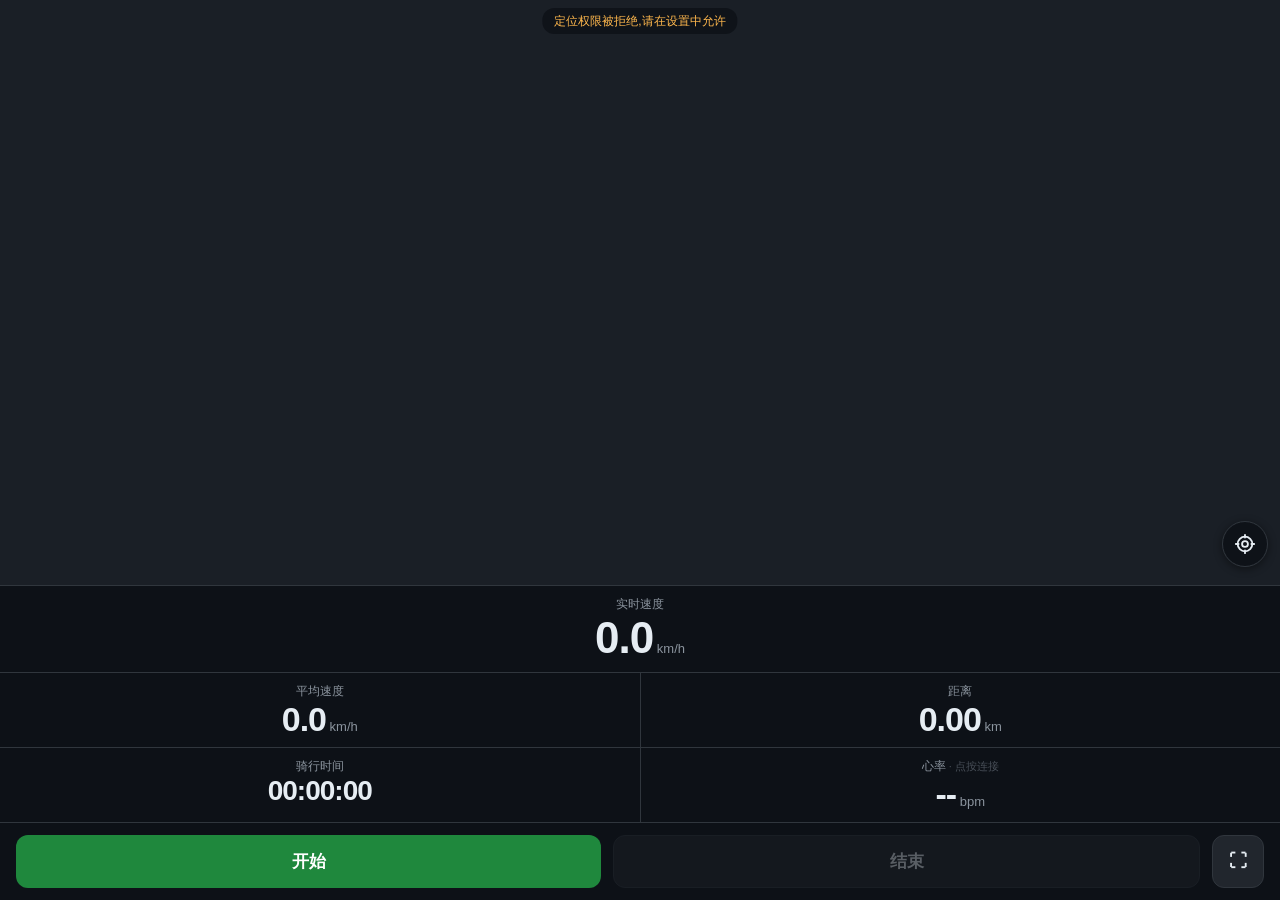
==== commit deda0435: "feat(hr): add BLE heart rate display and two-tier dashboard layout" ====
--- a/index.html
+++ b/index.html
@@ -711,6 +711,11 @@
   }
   .cell .value .unit { font-size: 13px; font-weight: 400; color: #8b949e; letter-spacing: 0; }
   #v-time { font-size: 28px; }
+  .cell.span-2 { grid-column: 1 / -1; }
+  #v-speed { font-size: 44px; }
+  #cell-hr { cursor: pointer; }
+  #cell-hr.disconnected .label::after { content: " · 点按连接"; color: #484f58; font-size: 11px; }
+  #cell-hr.connected .label { color: #ff6b6b; }
 
   /* 按钮区 */
   #controls {
@@ -760,10 +765,11 @@
 </div>
 
 <div id="dash">
-  <div class="cell"><span class="label">实时速度</span><span class="value" id="v-speed">0.0<span class="unit"> km/h</span></span></div>
+  <div class="cell span-2"><span class="label">实时速度</span><span class="value" id="v-speed">0.0<span class="unit"> km/h</span></span></div>
   <div class="cell"><span class="label">平均速度</span><span class="value" id="v-avg">0.0<span class="unit"> km/h</span></span></div>
   <div class="cell"><span class="label">距离</span><span class="value" id="v-dist">0.00<span class="unit"> km</span></span></div>
   <div class="cell"><span class="label">骑行时间</span><span class="value" id="v-time">00:00:00</span></div>
+  <div class="cell disconnected" id="cell-hr"><span class="label">心率</span><span class="value" id="v-hr">--<span class="unit"> bpm</span></span></div>
 </div>
 
 <div id="controls">
@@ -979,6 +985,59 @@
     document.getElementById('v-time').textContent = hh + ':' + mm + ':' + ss;
   }
   setInterval(updateDash, 1000);
+
+  // ---------- BLE 心率 ----------
+  var hrCell = document.getElementById('cell-hr');
+  var hrValue = document.getElementById('v-hr');
+  var hrDevice = null;
+
+  function setHr(bpm) {
+    hrValue.innerHTML = bpm + '<span class="unit"> bpm</span>';
+  }
+  function hrDisconnected() {
+    hrDevice = null;
+    hrCell.classList.add('disconnected');
+    hrCell.classList.remove('connected');
+    setHr('--');
+    setStatus('心率带已断开,点按心率格重连');
+  }
+
+  // 心率测量特征值解析:flags 位0 决定 8/16 位格式
+  function parseHr(dv) {
+    return (dv.getUint8(0) & 0x1) ? dv.getUint16(1, true) : dv.getUint8(1);
+  }
+
+  async function connectHr() {
+    if (hrDevice && hrDevice.gatt.connected) return;
+    if (!('bluetooth' in navigator)) {
+      setStatus('此浏览器不支持蓝牙心率,需手机 Chrome 并用 HTTPS 打开');
+      return;
+    }
+    try {
+      setStatus('正在搜索心率带…');
+      var device = await navigator.bluetooth.requestDevice({
+        filters: [{ services: ['heart_rate'] }]
+      });
+      device.addEventListener('gattserverdisconnected', hrDisconnected);
+      var server = await device.gatt.connect();
+      var svc = await server.getPrimaryService('heart_rate');
+      var ch = await svc.getCharacteristic('heart_rate_measurement');
+      await ch.startNotifications();
+      ch.addEventListener('characteristicvaluechanged', function (e) {
+        setHr(parseHr(e.target.value));
+      });
+      hrDevice = device;
+      hrCell.classList.remove('disconnected');
+      hrCell.classList.add('connected');
+      setHr('--');
+      setStatus('');
+    } catch (err) {
+      // 用户取消选择设备时静默返回
+      if (err && err.name === 'NotFoundError') { setStatus(''); return; }
+      setStatus('蓝牙连接失败:' + (err && err.message ? err.message : '未知错误'));
+    }
+  }
+  hrCell.addEventListener('click', connectHr);
 
   // ---------- Wake Lock ----------
   async function requestWake() {
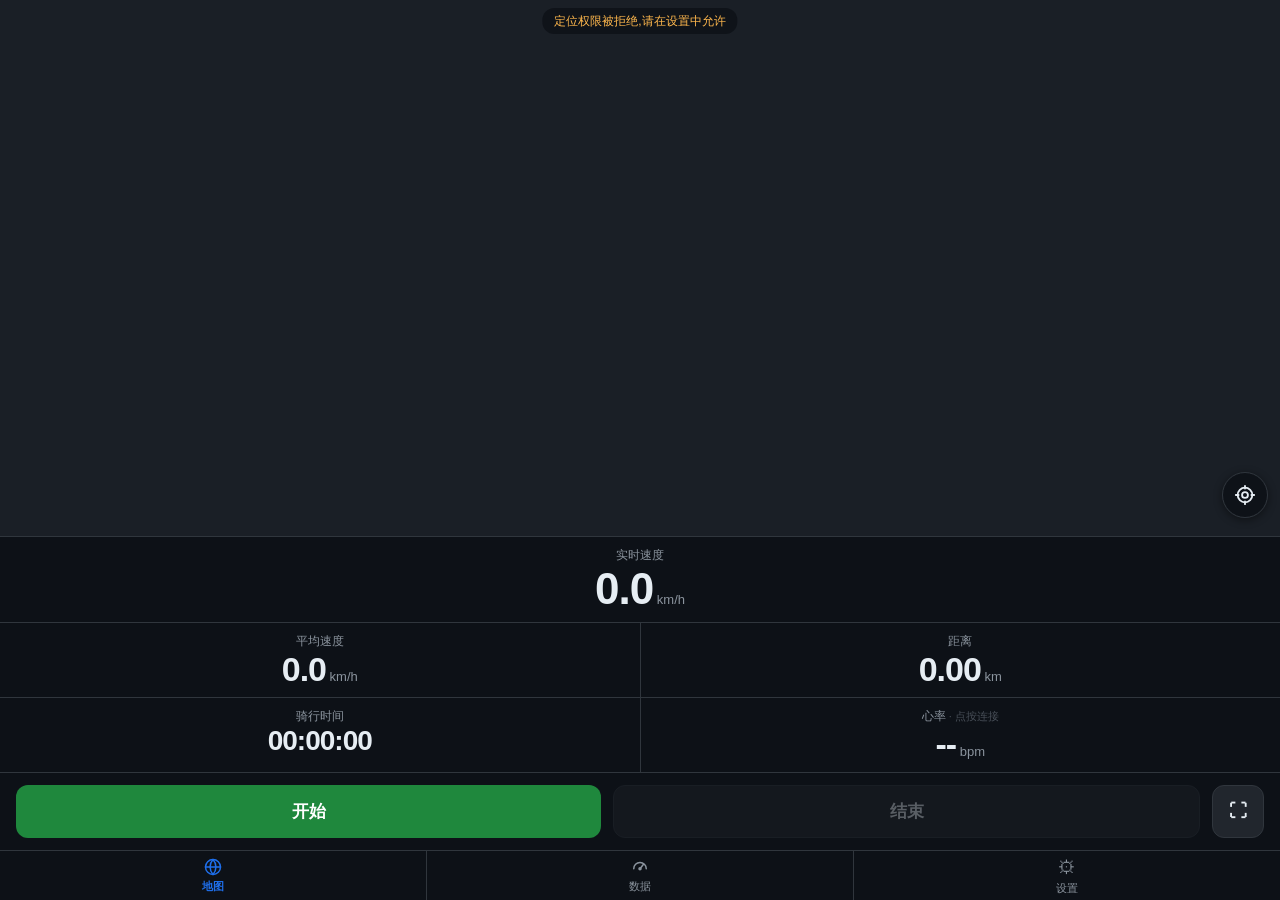
==== commit 4586ad86: "feat(ui): bottom tab navigation with themed svg icons (v0.2.2)" ====
--- a/index.html
+++ b/index.html
@@ -4,756 +4,8 @@
 <meta charset="UTF-8">
 <meta name="viewport" content="width=device-width, initial-scale=1.0, maximum-scale=1.0, user-scalable=no, viewport-fit=cover">
 <title>骑行码表</title>
-<style>/* required styles */
-
-.leaflet-pane,
-.leaflet-tile,
-.leaflet-marker-icon,
-.leaflet-marker-shadow,
-.leaflet-tile-container,
-.leaflet-pane > svg,
-.leaflet-pane > canvas,
-.leaflet-zoom-box,
-.leaflet-image-layer,
-.leaflet-layer {
-	position: absolute;
-	left: 0;
-	top: 0;
-	}
-.leaflet-container {
-	overflow: hidden;
-	}
-.leaflet-tile,
-.leaflet-marker-icon,
-.leaflet-marker-shadow {
-	-webkit-user-select: none;
-	   -moz-user-select: none;
-	        user-select: none;
-	  -webkit-user-drag: none;
-	}
-/* Prevents IE11 from highlighting tiles in blue */
-.leaflet-tile::selection {
-	background: transparent;
-}
-/* Safari renders non-retina tile on retina better with this, but Chrome is worse */
-.leaflet-safari .leaflet-tile {
-	image-rendering: -webkit-optimize-contrast;
-	}
-/* hack that prevents hw layers "stretching" when loading new tiles */
-.leaflet-safari .leaflet-tile-container {
-	width: 1600px;
-	height: 1600px;
-	-webkit-transform-origin: 0 0;
-	}
-.leaflet-marker-icon,
-.leaflet-marker-shadow {
-	display: block;
-	}
-/* .leaflet-container svg: reset svg max-width decleration shipped in Joomla! (joomla.org) 3.x */
-/* .leaflet-container img: map is broken in FF if you have max-width: 100% on tiles */
-.leaflet-container .leaflet-overlay-pane svg {
-	max-width: none !important;
-	max-height: none !important;
-	}
-.leaflet-container .leaflet-marker-pane img,
-.leaflet-container .leaflet-shadow-pane img,
-.leaflet-container .leaflet-tile-pane img,
-.leaflet-container img.leaflet-image-layer,
-.leaflet-container .leaflet-tile {
-	max-width: none !important;
-	max-height: none !important;
-	width: auto;
-	padding: 0;
-	}
-
-.leaflet-container img.leaflet-tile {
-	/* See: https://bugs.chromium.org/p/chromium/issues/detail?id=600120 */
-	mix-blend-mode: plus-lighter;
-}
-
-.leaflet-container.leaflet-touch-zoom {
-	-ms-touch-action: pan-x pan-y;
-	touch-action: pan-x pan-y;
-	}
-.leaflet-container.leaflet-touch-drag {
-	-ms-touch-action: pinch-zoom;
-	/* Fallback for FF which doesn't support pinch-zoom */
-	touch-action: none;
-	touch-action: pinch-zoom;
-}
-.leaflet-container.leaflet-touch-drag.leaflet-touch-zoom {
-	-ms-touch-action: none;
-	touch-action: none;
-}
-.leaflet-container {
-	-webkit-tap-highlight-color: transparent;
-}
-.leaflet-container a {
-	-webkit-tap-highlight-color: rgba(51, 181, 229, 0.4);
-}
-.leaflet-tile {
-	filter: inherit;
-	visibility: hidden;
-	}
-.leaflet-tile-loaded {
-	visibility: inherit;
-	}
-.leaflet-zoom-box {
-	width: 0;
-	height: 0;
-	-moz-box-sizing: border-box;
-	     box-sizing: border-box;
-	z-index: 800;
-	}
-/* workaround for https://bugzilla.mozilla.org/show_bug.cgi?id=888319 */
-.leaflet-overlay-pane svg {
-	-moz-user-select: none;
-	}
-
-.leaflet-pane         { z-index: 400; }
-
-.leaflet-tile-pane    { z-index: 200; }
-.leaflet-overlay-pane { z-index: 400; }
-.leaflet-shadow-pane  { z-index: 500; }
-.leaflet-marker-pane  { z-index: 600; }
-.leaflet-tooltip-pane   { z-index: 650; }
-.leaflet-popup-pane   { z-index: 700; }
-
-.leaflet-map-pane canvas { z-index: 100; }
-.leaflet-map-pane svg    { z-index: 200; }
-
-.leaflet-vml-shape {
-	width: 1px;
-	height: 1px;
-	}
-.lvml {
-	behavior: url(#default#VML);
-	display: inline-block;
-	position: absolute;
-	}
-
-
-/* control positioning */
-
-.leaflet-control {
-	position: relative;
-	z-index: 800;
-	pointer-events: visiblePainted; /* IE 9-10 doesn't have auto */
-	pointer-events: auto;
-	}
-.leaflet-top,
-.leaflet-bottom {
-	position: absolute;
-	z-index: 1000;
-	pointer-events: none;
-	}
-.leaflet-top {
-	top: 0;
-	}
-.leaflet-right {
-	right: 0;
-	}
-.leaflet-bottom {
-	bottom: 0;
-	}
-.leaflet-left {
-	left: 0;
-	}
-.leaflet-control {
-	float: left;
-	clear: both;
-	}
-.leaflet-right .leaflet-control {
-	float: right;
-	}
-.leaflet-top .leaflet-control {
-	margin-top: 10px;
-	}
-.leaflet-bottom .leaflet-control {
-	margin-bottom: 10px;
-	}
-.leaflet-left .leaflet-control {
-	margin-left: 10px;
-	}
-.leaflet-right .leaflet-control {
-	margin-right: 10px;
-	}
-
-
-/* zoom and fade animations */
-
-.leaflet-fade-anim .leaflet-popup {
-	opacity: 0;
-	-webkit-transition: opacity 0.2s linear;
-	   -moz-transition: opacity 0.2s linear;
-	        transition: opacity 0.2s linear;
-	}
-.leaflet-fade-anim .leaflet-map-pane .leaflet-popup {
-	opacity: 1;
-	}
-.leaflet-zoom-animated {
-	-webkit-transform-origin: 0 0;
-	    -ms-transform-origin: 0 0;
-	        transform-origin: 0 0;
-	}
-svg.leaflet-zoom-animated {
-	will-change: transform;
-}
-
-.leaflet-zoom-anim .leaflet-zoom-animated {
-	-webkit-transition: -webkit-transform 0.25s cubic-bezier(0,0,0.25,1);
-	   -moz-transition:    -moz-transform 0.25s cubic-bezier(0,0,0.25,1);
-	        transition:         transform 0.25s cubic-bezier(0,0,0.25,1);
-	}
-.leaflet-zoom-anim .leaflet-tile,
-.leaflet-pan-anim .leaflet-tile {
-	-webkit-transition: none;
-	   -moz-transition: none;
-	        transition: none;
-	}
-
-.leaflet-zoom-anim .leaflet-zoom-hide {
-	visibility: hidden;
-	}
-
-
-/* cursors */
-
-.leaflet-interactive {
-	cursor: pointer;
-	}
-.leaflet-grab {
-	cursor: -webkit-grab;
-	cursor:    -moz-grab;
-	cursor:         grab;
-	}
-.leaflet-crosshair,
-.leaflet-crosshair .leaflet-interactive {
-	cursor: crosshair;
-	}
-.leaflet-popup-pane,
-.leaflet-control {
-	cursor: auto;
-	}
-.leaflet-dragging .leaflet-grab,
-.leaflet-dragging .leaflet-grab .leaflet-interactive,
-.leaflet-dragging .leaflet-marker-draggable {
-	cursor: move;
-	cursor: -webkit-grabbing;
-	cursor:    -moz-grabbing;
-	cursor:         grabbing;
-	}
-
-/* marker & overlays interactivity */
-.leaflet-marker-icon,
-.leaflet-marker-shadow,
-.leaflet-image-layer,
-.leaflet-pane > svg path,
-.leaflet-tile-container {
-	pointer-events: none;
-	}
-
-.leaflet-marker-icon.leaflet-interactive,
-.leaflet-image-layer.leaflet-interactive,
-.leaflet-pane > svg path.leaflet-interactive,
-svg.leaflet-image-layer.leaflet-interactive path {
-	pointer-events: visiblePainted; /* IE 9-10 doesn't have auto */
-	pointer-events: auto;
-	}
-
-/* visual tweaks */
-
-.leaflet-container {
-	background: #ddd;
-	outline-offset: 1px;
-	}
-.leaflet-container a {
-	color: #0078A8;
-	}
-.leaflet-zoom-box {
-	border: 2px dotted #38f;
-	background: rgba(255,255,255,0.5);
-	}
-
-
-/* general typography */
-.leaflet-container {
-	font-family: "Helvetica Neue", Arial, Helvetica, sans-serif;
-	font-size: 12px;
-	font-size: 0.75rem;
-	line-height: 1.5;
-	}
-
-
-/* general toolbar styles */
-
-.leaflet-bar {
-	box-shadow: 0 1px 5px rgba(0,0,0,0.65);
-	border-radius: 4px;
-	}
-.leaflet-bar a {
-	background-color: #fff;
-	border-bottom: 1px solid #ccc;
-	width: 26px;
-	height: 26px;
-	line-height: 26px;
-	display: block;
-	text-align: center;
-	text-decoration: none;
-	color: black;
-	}
-.leaflet-bar a,
-.leaflet-control-layers-toggle {
-	background-position: 50% 50%;
-	background-repeat: no-repeat;
-	display: block;
-	}
-.leaflet-bar a:hover,
-.leaflet-bar a:focus {
-	background-color: #f4f4f4;
-	}
-.leaflet-bar a:first-child {
-	border-top-left-radius: 4px;
-	border-top-right-radius: 4px;
-	}
-.leaflet-bar a:last-child {
-	border-bottom-left-radius: 4px;
-	border-bottom-right-radius: 4px;
-	border-bottom: none;
-	}
-.leaflet-bar a.leaflet-disabled {
-	cursor: default;
-	background-color: #f4f4f4;
-	color: #bbb;
-	}
-
-.leaflet-touch .leaflet-bar a {
-	width: 30px;
-	height: 30px;
-	line-height: 30px;
-	}
-.leaflet-touch .leaflet-bar a:first-child {
-	border-top-left-radius: 2px;
-	border-top-right-radius: 2px;
-	}
-.leaflet-touch .leaflet-bar a:last-child {
-	border-bottom-left-radius: 2px;
-	border-bottom-right-radius: 2px;
-	}
-
-/* zoom control */
-
-.leaflet-control-zoom-in,
-.leaflet-control-zoom-out {
-	font: bold 18px 'Lucida Console', Monaco, monospace;
-	text-indent: 1px;
-	}
-
-.leaflet-touch .leaflet-control-zoom-in, .leaflet-touch .leaflet-control-zoom-out  {
-	font-size: 22px;
-	}
-
-
-/* layers control */
-
-.leaflet-control-layers {
-	box-shadow: 0 1px 5px rgba(0,0,0,0.4);
-	background: #fff;
-	border-radius: 5px;
-	}
-.leaflet-control-layers-toggle {
-	background-image: url(images/layers.png);
-	width: 36px;
-	height: 36px;
-	}
-.leaflet-retina .leaflet-control-layers-toggle {
-	background-image: url(images/layers-2x.png);
-	background-size: 26px 26px;
-	}
-.leaflet-touch .leaflet-control-layers-toggle {
-	width: 44px;
-	height: 44px;
-	}
-.leaflet-control-layers .leaflet-control-layers-list,
-.leaflet-control-layers-expanded .leaflet-control-layers-toggle {
-	display: none;
-	}
-.leaflet-control-layers-expanded .leaflet-control-layers-list {
-	display: block;
-	position: relative;
-	}
-.leaflet-control-layers-expanded {
-	padding: 6px 10px 6px 6px;
-	color: #333;
-	background: #fff;
-	}
-.leaflet-control-layers-scrollbar {
-	overflow-y: scroll;
-	overflow-x: hidden;
-	padding-right: 5px;
-	}
-.leaflet-control-layers-selector {
-	margin-top: 2px;
-	position: relative;
-	top: 1px;
-	}
-.leaflet-control-layers label {
-	display: block;
-	font-size: 13px;
-	font-size: 1.08333em;
-	}
-.leaflet-control-layers-separator {
-	height: 0;
-	border-top: 1px solid #ddd;
-	margin: 5px -10px 5px -6px;
-	}
-
-/* Default icon URLs */
-.leaflet-default-icon-path { /* used only in path-guessing heuristic, see L.Icon.Default */
-	background-image: url(images/marker-icon.png);
-	}
-
-
-/* attribution and scale controls */
-
-.leaflet-container .leaflet-control-attribution {
-	background: #fff;
-	background: rgba(255, 255, 255, 0.8);
-	margin: 0;
-	}
-.leaflet-control-attribution,
-.leaflet-control-scale-line {
-	padding: 0 5px;
-	color: #333;
-	line-height: 1.4;
-	}
-.leaflet-control-attribution a {
-	text-decoration: none;
-	}
-.leaflet-control-attribution a:hover,
-.leaflet-control-attribution a:focus {
-	text-decoration: underline;
-	}
-.leaflet-attribution-flag {
-	display: inline !important;
-	vertical-align: baseline !important;
-	width: 1em;
-	height: 0.6669em;
-	}
-.leaflet-left .leaflet-control-scale {
-	margin-left: 5px;
-	}
-.leaflet-bottom .leaflet-control-scale {
-	margin-bottom: 5px;
-	}
-.leaflet-control-scale-line {
-	border: 2px solid #777;
-	border-top: none;
-	line-height: 1.1;
-	padding: 2px 5px 1px;
-	white-space: nowrap;
-	-moz-box-sizing: border-box;
-	     box-sizing: border-box;
-	background: rgba(255, 255, 255, 0.8);
-	text-shadow: 1px 1px #fff;
-	}
-.leaflet-control-scale-line:not(:first-child) {
-	border-top: 2px solid #777;
-	border-bottom: none;
-	margin-top: -2px;
-	}
-.leaflet-control-scale-line:not(:first-child):not(:last-child) {
-	border-bottom: 2px solid #777;
-	}
-
-.leaflet-touch .leaflet-control-attribution,
-.leaflet-touch .leaflet-control-layers,
-.leaflet-touch .leaflet-bar {
-	box-shadow: none;
-	}
-.leaflet-touch .leaflet-control-layers,
-.leaflet-touch .leaflet-bar {
-	border: 2px solid rgba(0,0,0,0.2);
-	background-clip: padding-box;
-	}
-
-
-/* popup */
-
-.leaflet-popup {
-	position: absolute;
-	text-align: center;
-	margin-bottom: 20px;
-	}
-.leaflet-popup-content-wrapper {
-	padding: 1px;
-	text-align: left;
-	border-radius: 12px;
-	}
-.leaflet-popup-content {
-	margin: 13px 24px 13px 20px;
-	line-height: 1.3;
-	font-size: 13px;
-	font-size: 1.08333em;
-	min-height: 1px;
-	}
-.leaflet-popup-content p {
-	margin: 17px 0;
-	margin: 1.3em 0;
-	}
-.leaflet-popup-tip-container {
-	width: 40px;
-	height: 20px;
-	position: absolute;
-	left: 50%;
-	margin-top: -1px;
-	margin-left: -20px;
-	overflow: hidden;
-	pointer-events: none;
-	}
-.leaflet-popup-tip {
-	width: 17px;
-	height: 17px;
-	padding: 1px;
-
-	margin: -10px auto 0;
-	pointer-events: auto;
-
-	-webkit-transform: rotate(45deg);
-	   -moz-transform: rotate(45deg);
-	    -ms-transform: rotate(45deg);
-	        transform: rotate(45deg);
-	}
-.leaflet-popup-content-wrapper,
-.leaflet-popup-tip {
-	background: white;
-	color: #333;
-	box-shadow: 0 3px 14px rgba(0,0,0,0.4);
-	}
-.leaflet-container a.leaflet-popup-close-button {
-	position: absolute;
-	top: 0;
-	right: 0;
-	border: none;
-	text-align: center;
-	width: 24px;
-	height: 24px;
-	font: 16px/24px Tahoma, Verdana, sans-serif;
-	color: #757575;
-	text-decoration: none;
-	background: transparent;
-	}
-.leaflet-container a.leaflet-popup-close-button:hover,
-.leaflet-container a.leaflet-popup-close-button:focus {
-	color: #585858;
-	}
-.leaflet-popup-scrolled {
-	overflow: auto;
-	}
-
-.leaflet-oldie .leaflet-popup-content-wrapper {
-	-ms-zoom: 1;
-	}
-.leaflet-oldie .leaflet-popup-tip {
-	width: 24px;
-	margin: 0 auto;
-
-	-ms-filter: "progid:DXImageTransform.Microsoft.Matrix(M11=0.70710678, M12=0.70710678, M21=-0.70710678, M22=0.70710678)";
-	filter: progid:DXImageTransform.Microsoft.Matrix(M11=0.70710678, M12=0.70710678, M21=-0.70710678, M22=0.70710678);
-	}
-
-.leaflet-oldie .leaflet-control-zoom,
-.leaflet-oldie .leaflet-control-layers,
-.leaflet-oldie .leaflet-popup-content-wrapper,
-.leaflet-oldie .leaflet-popup-tip {
-	border: 1px solid #999;
-	}
-
-
-/* div icon */
-
-.leaflet-div-icon {
-	background: #fff;
-	border: 1px solid #666;
-	}
-
-
-/* Tooltip */
-/* Base styles for the element that has a tooltip */
-.leaflet-tooltip {
-	position: absolute;
-	padding: 6px;
-	background-color: #fff;
-	border: 1px solid #fff;
-	border-radius: 3px;
-	color: #222;
-	white-space: nowrap;
-	-webkit-user-select: none;
-	-moz-user-select: none;
-	-ms-user-select: none;
-	user-select: none;
-	pointer-events: none;
-	box-shadow: 0 1px 3px rgba(0,0,0,0.4);
-	}
-.leaflet-tooltip.leaflet-interactive {
-	cursor: pointer;
-	pointer-events: auto;
-	}
-.leaflet-tooltip-top:before,
-.leaflet-tooltip-bottom:before,
-.leaflet-tooltip-left:before,
-.leaflet-tooltip-right:before {
-	position: absolute;
-	pointer-events: none;
-	border: 6px solid transparent;
-	background: transparent;
-	content: "";
-	}
-
-/* Directions */
-
-.leaflet-tooltip-bottom {
-	margin-top: 6px;
-}
-.leaflet-tooltip-top {
-	margin-top: -6px;
-}
-.leaflet-tooltip-bottom:before,
-.leaflet-tooltip-top:before {
-	left: 50%;
-	margin-left: -6px;
-	}
-.leaflet-tooltip-top:before {
-	bottom: 0;
-	margin-bottom: -12px;
-	border-top-color: #fff;
-	}
-.leaflet-tooltip-bottom:before {
-	top: 0;
-	margin-top: -12px;
-	margin-left: -6px;
-	border-bottom-color: #fff;
-	}
-.leaflet-tooltip-left {
-	margin-left: -6px;
-}
-.leaflet-tooltip-right {
-	margin-left: 6px;
-}
-.leaflet-tooltip-left:before,
-.leaflet-tooltip-right:before {
-	top: 50%;
-	margin-top: -6px;
-	}
-.leaflet-tooltip-left:before {
-	right: 0;
-	margin-right: -12px;
-	border-left-color: #fff;
-	}
-.leaflet-tooltip-right:before {
-	left: 0;
-	margin-left: -12px;
-	border-right-color: #fff;
-	}
-
-/* Printing */
-
-@media print {
-	/* Prevent printers from removing background-images of controls. */
-	.leaflet-control {
-		-webkit-print-color-adjust: exact;
-		print-color-adjust: exact;
-		}
-	}
-</style>
-<style>
-  * { margin: 0; padding: 0; box-sizing: border-box; -webkit-tap-highlight-color: transparent; }
-  html, body { height: 100%; overflow: hidden; }
-  body {
-    font-family: -apple-system, "PingFang SC", "Microsoft YaHei", sans-serif;
-    background: #0d1117; color: #e6edf3;
-    display: flex; flex-direction: column;
-    height: 100dvh;
-  }
-
-  /* 地图区 */
-  #map { flex: 1 1 auto; min-height: 0; background: #1a1f26; }
-  .map-status {
-    position: absolute; top: 8px; left: 50%; transform: translateX(-50%);
-    z-index: 1000; background: rgba(13,17,23,.8); color: #ffb84d;
-    padding: 4px 12px; border-radius: 12px; font-size: 12px; white-space: nowrap;
-  }
-  #btn-loc {
-    position: absolute; right: 12px; bottom: 18px; z-index: 1000;
-    width: 46px; height: 46px; border-radius: 50%;
-    background: rgba(13,17,23,.85); border: 1px solid #30363d; color: #e6edf3;
-    display: flex; align-items: center; justify-content: center;
-    box-shadow: 0 2px 8px rgba(0,0,0,.45); cursor: pointer; padding: 0;
-  }
-  #btn-loc:active { background: rgba(31,111,235,.9); }
-  #btn-loc svg { width: 22px; height: 22px; fill: none; stroke: currentColor; stroke-width: 2; stroke-linecap: round; stroke-linejoin: round; }
-
-  /* 仪表盘 */
-  #dash {
-    flex: 0 0 auto;
-    display: grid; grid-template-columns: 1fr 1fr;
-    gap: 1px; background: #30363d;
-    border-top: 1px solid #30363d;
-  }
-  .cell {
-    background: #0d1117; padding: 10px 12px 8px;
-    display: flex; flex-direction: column; align-items: center;
-  }
-  .cell .label { font-size: 12px; color: #8b949e; }
-  .cell .value {
-    font-size: 34px; font-weight: 700; font-variant-numeric: tabular-nums;
-    line-height: 1.15; letter-spacing: -1px;
-  }
-  .cell .value .unit { font-size: 13px; font-weight: 400; color: #8b949e; letter-spacing: 0; }
-  #v-time { font-size: 28px; }
-  .cell.span-2 { grid-column: 1 / -1; }
-  #v-speed { font-size: 44px; }
-  #cell-hr { cursor: pointer; }
-  #cell-hr.disconnected .label::after { content: " · 点按连接"; color: #484f58; font-size: 11px; }
-  #cell-hr.connected .label { color: #ff6b6b; }
-
-  /* 按钮区 */
-  #controls {
-    flex: 0 0 auto;
-    display: flex; gap: 12px; padding: 12px 16px calc(12px + env(safe-area-inset-bottom));
-    border-top: 1px solid #30363d; background: #0d1117;
-  }
-  button {
-    flex: 1; padding: 14px 0; font-size: 17px; font-weight: 600;
-    border: none; border-radius: 12px; color: #fff; cursor: pointer;
-  }
-  button:disabled { opacity: .35; }
-  #btn-start { background: #1f883d; }
-  #btn-start.recording { background: #b62324; }
-  #btn-end { background: #21262d; border: 1px solid #30363d; color: #e6edf3; }
-  #btn-full { flex: 0 0 52px; background: #21262d; border: 1px solid #30363d; color: #e6edf3; font-size: 18px; }
-
-  /* GPX 导出面板 */
-  #export-panel {
-    position: fixed; inset: 0; z-index: 2000;
-    background: rgba(0,0,0,.6); display: none;
-    align-items: center; justify-content: center;
-  }
-  #export-panel.show { display: flex; }
-  #export-panel .card {
-    background: #161b22; border: 1px solid #30363d; border-radius: 14px;
-    padding: 22px 26px; text-align: center; width: min(320px, 86vw);
-  }
-  #export-panel h3 { margin-bottom: 8px; font-size: 18px; }
-  #export-panel p { color: #8b949e; font-size: 13px; margin-bottom: 16px; }
-  #export-panel .row { display: flex; gap: 10px; }
-  #export-panel .row button { flex: 1; padding: 11px 0; font-size: 15px; }
-  #btn-gpx { background: #1f6feb; }
-  #btn-close { background: #21262d; border: 1px solid #30363d; color: #e6edf3; }
-
-  /* 全屏模式下压缩留白 */
-  :fullscreen #dash .cell, body:fullscreen #dash .cell { padding: 8px 12px 6px; }
-</style>
+<link rel="stylesheet" href="css/leaflet.css">
+<link rel="stylesheet" href="css/style.css">
 </head>
 <body>
 
@@ -770,6 +22,58 @@
   <div class="cell"><span class="label">距离</span><span class="value" id="v-dist">0.00<span class="unit"> km</span></span></div>
   <div class="cell"><span class="label">骑行时间</span><span class="value" id="v-time">00:00:00</span></div>
   <div class="cell disconnected" id="cell-hr"><span class="label">心率</span><span class="value" id="v-hr">--<span class="unit"> bpm</span></span></div>
+  <div class="cell extra"><span class="label">累计爬升</span><span class="value" id="v-ascent">0<span class="unit"> m</span></span></div>
+  <div class="cell extra"><span class="label">当前海拔</span><span class="value" id="v-alt">--<span class="unit"> m</span></span></div>
+</div>
+
+<div id="view-settings" hidden>
+  <div class="set-head"><span>设置</span></div>
+  <div class="set-row">
+    <span>屏幕常亮</span>
+    <label class="switch"><input type="checkbox" id="set-wake"><i></i></label>
+  </div>
+  <div class="set-row">
+    <span>主题</span>
+    <div class="seg" id="set-theme">
+      <button data-v="dark">黑夜</button><button data-v="light">白天</button>
+    </div>
+  </div>
+  <div class="set-row">
+    <span>速度单位</span>
+    <div class="seg" id="set-unit">
+      <button data-v="kmh">km/h</button><button data-v="mph">mph</button>
+    </div>
+  </div>
+  <div class="set-row">
+    <span>漂移过滤</span>
+    <div class="seg" id="set-filter">
+      <button data-v="loose">宽松</button><button data-v="std">标准</button><button data-v="strict">严格</button>
+    </div>
+  </div>
+  <div class="set-row col">
+    <div class="line">
+      <span>自动暂停</span>
+      <label class="switch"><input type="checkbox" id="set-ap"><i></i></label>
+    </div>
+    <div class="line small" id="set-ap-box">
+      <span>低于 <input type="number" id="set-ap-below" min="0" max="20" step="0.5"> km/h 停表</span>
+      <span>高于 <input type="number" id="set-ap-above" min="0" max="30" step="0.5"> km/h 开表</span>
+    </div>
+  </div>
+  <div class="set-row col">
+    <div class="line">
+      <span>路书导航</span>
+      <span id="route-info">未导入</span>
+    </div>
+    <div class="line small">
+      <button class="mini" id="route-import">导入 GPX 路书</button>
+      <button class="mini" id="route-clear">清除路书</button>
+    </div>
+  </div>
+  <input type="file" id="route-file" accept=".gpx,application/gpx+xml" hidden>
+  <div class="set-row action" id="set-clear">清除当前记录</div>
+  
+  <div class="set-ver" id="set-ver">ride-dash · 数据仅存本机</div>
 </div>
 
 <div id="controls">
@@ -777,6 +81,12 @@
   <button id="btn-end" disabled>结束</button>
   <button id="btn-full" title="全屏">⛶</button>
 </div>
+
+<nav id="tabbar">
+  <button class="tab active" data-view="map"><span class="tab-ico"><svg viewBox="0 0 24 24"><circle cx="12" cy="12" r="9"/><line x1="3" y1="12" x2="21" y2="12"/><path d="M12 3a13.5 13.5 0 0 1 3.5 9 13.5 13.5 0 0 1-3.5 9 13.5 13.5 0 0 1-3.5-9A13.5 13.5 0 0 1 12 3z"/></svg></span><span>地图</span></button>
+  <button class="tab" data-view="data"><span class="tab-ico"><svg viewBox="0 0 24 24"><path d="M4.5 14a7.5 7.5 0 0 1 15 0"/><line x1="12" y1="14" x2="16.2" y2="8.8"/><circle cx="12" cy="14" r="1.2"/></svg></span><span>数据</span></button>
+  <button class="tab" data-view="settings"><span class="tab-ico">⚙</span><span>设置</span></button>
+</nav>
 
 <div id="export-panel">
   <div class="card">
@@ -789,342 +99,8 @@
   </div>
 </div>
 
-<script>/* @preserve
- * Leaflet 1.9.4, a JS library for interactive maps. https://leafletjs.com
- * (c) 2010-2023 Vladimir Agafonkin, (c) 2010-2011 CloudMade
- */
-!function(t,e){"object"==typeof exports&&"undefined"!=typeof module?e(exports):"function"==typeof define&&define.amd?define(["exports"],e):e((t="undefined"!=typeof globalThis?globalThis:t||self).leaflet={})}(this,function(t){"use strict";function l(t){for(var e,i,n=1,o=arguments.length;n<o;n++)for(e in i=arguments[n])t[e]=i[e];return t}var R=Object.create||function(t){return N.prototype=t,new N};function N(){}function a(t,e){var i,n=Array.prototype.slice;return t.bind?t.bind.apply(t,n.call(arguments,1)):(i=n.call(arguments,2),function(){return t.apply(e,i.length?i.concat(n.call(arguments)):arguments)})}var D=0;function h(t){return"_leaflet_id"in t||(t._leaflet_id=++D),t._leaflet_id}function j(t,e,i){var n,o,s=function(){n=!1,o&&(r.apply(i,o),o=!1)},r=function(){n?o=arguments:(t.apply(i,arguments),setTimeout(s,e),n=!0)};return r}function H(t,e,i){var n=e[1],e=e[0],o=n-e;return t===n&&i?t:((t-e)%o+o)%o+e}function u(){return!1}function i(t,e){return!1===e?t:(e=Math.pow(10,void 0===e?6:e),Math.round(t*e)/e)}function W(t){return t.trim?t.trim():t.replace(/^\s+|\s+$/g,"")}function F(t){return W(t).split(/\s+/)}function c(t,e){for(var i in Object.prototype.hasOwnProperty.call(t,"options")||(t.options=t.options?R(t.options):{}),e)t.options[i]=e[i];return t.options}function U(t,e,i){var n,o=[];for(n in t)o.push(encodeURIComponent(i?n.toUpperCase():n)+"="+encodeURIComponent(t[n]));return(e&&-1!==e.indexOf("?")?"&":"?")+o.join("&")}var V=/\{ *([\w_ -]+) *\}/g;function q(t,i){return t.replace(V,function(t,e){e=i[e];if(void 0===e)throw new Error("No value provided for variable "+t);return e="function"==typeof e?e(i):e})}var d=Array.isArray||function(t){return"[object Array]"===Object.prototype.toString.call(t)};function G(t,e){for(var i=0;i<t.length;i++)if(t[i]===e)return i;return-1}var K="[data-uri]";function Y(t){return window["webkit"+t]||window["moz"+t]||window["ms"+t]}var X=0;function J(t){var e=+new Date,i=Math.max(0,16-(e-X));return X=e+i,window.setTimeout(t,i)}var $=window.requestAnimationFrame||Y("RequestAnimationFrame")||J,Q=window.cancelAnimationFrame||Y("CancelAnimationFrame")||Y("CancelRequestAnimationFrame")||function(t){window.clearTimeout(t)};function x(t,e,i){if(!i||$!==J)return $.call(window,a(t,e));t.call(e)}function r(t){t&&Q.call(window,t)}var tt={__proto__:null,extend:l,create:R,bind:a,get lastId(){return D},stamp:h,throttle:j,wrapNum:H,falseFn:u,formatNum:i,trim:W,splitWords:F,setOptions:c,getParamString:U,template:q,isArray:d,indexOf:G,emptyImageUrl:K,requestFn:$,cancelFn:Q,requestAnimFrame:x,cancelAnimFrame:r};function et(){}et.extend=function(t){function e(){c(this),this.initialize&&this.initialize.apply(this,arguments),this.callInitHooks()}var i,n=e.__super__=this.prototype,o=R(n);for(i in(o.constructor=e).prototype=o,this)Object.prototype.hasOwnProperty.call(this,i)&&"prototype"!==i&&"__super__"!==i&&(e[i]=this[i]);if(t.statics&&l(e,t.statics),t.includes){var s=t.includes;if("undefined"!=typeof L&&L&&L.Mixin){s=d(s)?s:[s];for(var r=0;r<s.length;r++)s[r]===L.Mixin.Events&&console.warn("Deprecated include of L.Mixin.Events: this property will be removed in future releases, please inherit from L.Evented instead.",(new Error).stack)}l.apply(null,[o].concat(t.includes))}return l(o,t),delete o.statics,delete o.includes,o.options&&(o.options=n.options?R(n.options):{},l(o.options,t.options)),o._initHooks=[],o.callInitHooks=function(){if(!this._initHooksCalled){n.callInitHooks&&n.callInitHooks.call(this),this._initHooksCalled=!0;for(var t=0,e=o._initHooks.length;t<e;t++)o._initHooks[t].call(this)}},e},et.include=function(t){var e=this.prototype.options;return l(this.prototype,t),t.options&&(this.prototype.options=e,this.mergeOptions(t.options)),this},et.mergeOptions=function(t){return l(this.prototype.options,t),this},et.addInitHook=function(t){var e=Array.prototype.slice.call(arguments,1),i="function"==typeof t?t:function(){this[t].apply(this,e)};return this.prototype._initHooks=this.prototype._initHooks||[],this.prototype._initHooks.push(i),this};var e={on:function(t,e,i){if("object"==typeof t)for(var n in t)this._on(n,t[n],e);else for(var o=0,s=(t=F(t)).length;o<s;o++)this._on(t[o],e,i);return this},off:function(t,e,i){if(arguments.length)if("object"==typeof t)for(var n in t)this._off(n,t[n],e);else{t=F(t);for(var o=1===arguments.length,s=0,r=t.length;s<r;s++)o?this._off(t[s]):this._off(t[s],e,i)}else delete this._events;return this},_on:function(t,e,i,n){"function"!=typeof e?console.warn("wrong listener type: "+typeof e):!1===this._listens(t,e,i)&&(e={fn:e,ctx:i=i===this?void 0:i},n&&(e.once=!0),this._events=this._events||{},this._events[t]=this._events[t]||[],this._events[t].push(e))},_off:function(t,e,i){var n,o,s;if(this._events&&(n=this._events[t]))if(1===arguments.length){if(this._firingCount)for(o=0,s=n.length;o<s;o++)n[o].fn=u;delete this._events[t]}else"function"!=typeof e?console.warn("wrong listener type: "+typeof e):!1!==(e=this._listens(t,e,i))&&(i=n[e],this._firingCount&&(i.fn=u,this._events[t]=n=n.slice()),n.splice(e,1))},fire:function(t,e,i){if(this.listens(t,i)){var n=l({},e,{type:t,target:this,sourceTarget:e&&e.sourceTarget||this});if(this._events){var o=this._events[t];if(o){this._firingCount=this._firingCount+1||1;for(var s=0,r=o.length;s<r;s++){var a=o[s],h=a.fn;a.once&&this.off(t,h,a.ctx),h.call(a.ctx||this,n)}this._firingCount--}}i&&this._propagateEvent(n)}return this},listens:function(t,e,i,n){"string"!=typeof t&&console.warn('"string" type argument expected');var o=e,s=("function"!=typeof e&&(n=!!e,i=o=void 0),this._events&&this._events[t]);if(s&&s.length&&!1!==this._listens(t,o,i))return!0;if(n)for(var r in this._eventParents)if(this._eventParents[r].listens(t,e,i,n))return!0;return!1},_listens:function(t,e,i){if(this._events){var n=this._events[t]||[];if(!e)return!!n.length;i===this&&(i=void 0);for(var o=0,s=n.length;o<s;o++)if(n[o].fn===e&&n[o].ctx===i)return o}return!1},once:function(t,e,i){if("object"==typeof t)for(var n in t)this._on(n,t[n],e,!0);else for(var o=0,s=(t=F(t)).length;o<s;o++)this._on(t[o],e,i,!0);return this},addEventParent:function(t){return this._eventParents=this._eventParents||{},this._eventParents[h(t)]=t,this},removeEventParent:function(t){return this._eventParents&&delete this._eventParents[h(t)],this},_propagateEvent:function(t){for(var e in this._eventParents)this._eventParents[e].fire(t.type,l({layer:t.target,propagatedFrom:t.target},t),!0)}},it=(e.addEventListener=e.on,e.removeEventListener=e.clearAllEventListeners=e.off,e.addOneTimeEventListener=e.once,e.fireEvent=e.fire,e.hasEventListeners=e.listens,et.extend(e));function p(t,e,i){this.x=i?Math.round(t):t,this.y=i?Math.round(e):e}var nt=Math.trunc||function(t){return 0<t?Math.floor(t):Math.ceil(t)};function m(t,e,i){return t instanceof p?t:d(t)?new p(t[0],t[1]):null==t?t:"object"==typeof t&&"x"in t&&"y"in t?new p(t.x,t.y):new p(t,e,i)}function f(t,e){if(t)for(var i=e?[t,e]:t,n=0,o=i.length;n<o;n++)this.extend(i[n])}function _(t,e){return!t||t instanceof f?t:new f(t,e)}function s(t,e){if(t)for(var i=e?[t,e]:t,n=0,o=i.length;n<o;n++)this.extend(i[n])}function g(t,e){return t instanceof s?t:new s(t,e)}function v(t,e,i){if(isNaN(t)||isNaN(e))throw new Error("Invalid LatLng object: ("+t+", "+e+")");this.lat=+t,this.lng=+e,void 0!==i&&(this.alt=+i)}function w(t,e,i){return t instanceof v?t:d(t)&&"object"!=typeof t[0]?3===t.length?new v(t[0],t[1],t[2]):2===t.length?new v(t[0],t[1]):null:null==t?t:"object"==typeof t&&"lat"in t?new v(t.lat,"lng"in t?t.lng:t.lon,t.alt):void 0===e?null:new v(t,e,i)}p.prototype={clone:function(){return new p(this.x,this.y)},add:function(t){return this.clone()._add(m(t))},_add:function(t){return this.x+=t.x,this.y+=t.y,this},subtract:function(t){return this.clone()._subtract(m(t))},_subtract:function(t){return this.x-=t.x,this.y-=t.y,this},divideBy:function(t){return this.clone()._divideBy(t)},_divideBy:function(t){return this.x/=t,this.y/=t,this},multiplyBy:function(t){return this.clone()._multiplyBy(t)},_multiplyBy:function(t){return this.x*=t,this.y*=t,this},scaleBy:function(t){return new p(this.x*t.x,this.y*t.y)},unscaleBy:function(t){return new p(this.x/t.x,this.y/t.y)},round:function(){return this.clone()._round()},_round:function(){return this.x=Math.round(this.x),this.y=Math.round(this.y),this},floor:function(){return this.clone()._floor()},_floor:function(){return this.x=Math.floor(this.x),this.y=Math.floor(this.y),this},ceil:function(){return this.clone()._ceil()},_ceil:function(){return this.x=Math.ceil(this.x),this.y=Math.ceil(this.y),this},trunc:function(){return this.clone()._trunc()},_trunc:function(){return this.x=nt(this.x),this.y=nt(this.y),this},distanceTo:function(t){var e=(t=m(t)).x-this.x,t=t.y-this.y;return Math.sqrt(e*e+t*t)},equals:function(t){return(t=m(t)).x===this.x&&t.y===this.y},contains:function(t){return t=m(t),Math.abs(t.x)<=Math.abs(this.x)&&Math.abs(t.y)<=Math.abs(this.y)},toString:function(){return"Point("+i(this.x)+", "+i(this.y)+")"}},f.prototype={extend:function(t){var e,i;if(t){if(t instanceof p||"number"==typeof t[0]||"x"in t)e=i=m(t);else if(e=(t=_(t)).min,i=t.max,!e||!i)return this;this.min||this.max?(this.min.x=Math.min(e.x,this.min.x),this.max.x=Math.max(i.x,this.max.x),this.min.y=Math.min(e.y,this.min.y),this.max.y=Math.max(i.y,this.max.y)):(this.min=e.clone(),this.max=i.clone())}return this},getCenter:function(t){return m((this.min.x+this.max.x)/2,(this.min.y+this.max.y)/2,t)},getBottomLeft:function(){return m(this.min.x,this.max.y)},getTopRight:function(){return m(this.max.x,this.min.y)},getTopLeft:function(){return this.min},getBottomRight:function(){return this.max},getSize:function(){return this.max.subtract(this.min)},contains:function(t){var e,i;return(t=("number"==typeof t[0]||t instanceof p?m:_)(t))instanceof f?(e=t.min,i=t.max):e=i=t,e.x>=this.min.x&&i.x<=this.max.x&&e.y>=this.min.y&&i.y<=this.max.y},intersects:function(t){t=_(t);var e=this.min,i=this.max,n=t.min,t=t.max,o=t.x>=e.x&&n.x<=i.x,t=t.y>=e.y&&n.y<=i.y;return o&&t},overlaps:function(t){t=_(t);var e=this.min,i=this.max,n=t.min,t=t.max,o=t.x>e.x&&n.x<i.x,t=t.y>e.y&&n.y<i.y;return o&&t},isValid:function(){return!(!this.min||!this.max)},pad:function(t){var e=this.min,i=this.max,n=Math.abs(e.x-i.x)*t,t=Math.abs(e.y-i.y)*t;return _(m(e.x-n,e.y-t),m(i.x+n,i.y+t))},equals:function(t){return!!t&&(t=_(t),this.min.equals(t.getTopLeft())&&this.max.equals(t.getBottomRight()))}},s.prototype={extend:function(t){var e,i,n=this._southWest,o=this._northEast;if(t instanceof v)i=e=t;else{if(!(t instanceof s))return t?this.extend(w(t)||g(t)):this;if(e=t._southWest,i=t._northEast,!e||!i)return this}return n||o?(n.lat=Math.min(e.lat,n.lat),n.lng=Math.min(e.lng,n.lng),o.lat=Math.max(i.lat,o.lat),o.lng=Math.max(i.lng,o.lng)):(this._southWest=new v(e.lat,e.lng),this._northEast=new v(i.lat,i.lng)),this},pad:function(t){var e=this._southWest,i=this._northEast,n=Math.abs(e.lat-i.lat)*t,t=Math.abs(e.lng-i.lng)*t;return new s(new v(e.lat-n,e.lng-t),new v(i.lat+n,i.lng+t))},getCenter:function(){return new v((this._southWest.lat+this._northEast.lat)/2,(this._southWest.lng+this._northEast.lng)/2)},getSouthWest:function(){return this._southWest},getNorthEast:function(){return this._northEast},getNorthWest:function(){return new v(this.getNorth(),this.getWest())},getSouthEast:function(){return new v(this.getSouth(),this.getEast())},getWest:function(){return this._southWest.lng},getSouth:function(){return this._southWest.lat},getEast:function(){return this._northEast.lng},getNorth:function(){return this._northEast.lat},contains:function(t){t=("number"==typeof t[0]||t instanceof v||"lat"in t?w:g)(t);var e,i,n=this._southWest,o=this._northEast;return t instanceof s?(e=t.getSouthWest(),i=t.getNorthEast()):e=i=t,e.lat>=n.lat&&i.lat<=o.lat&&e.lng>=n.lng&&i.lng<=o.lng},intersects:function(t){t=g(t);var e=this._southWest,i=this._northEast,n=t.getSouthWest(),t=t.getNorthEast(),o=t.lat>=e.lat&&n.lat<=i.lat,t=t.lng>=e.lng&&n.lng<=i.lng;return o&&t},overlaps:function(t){t=g(t);var e=this._southWest,i=this._northEast,n=t.getSouthWest(),t=t.getNorthEast(),o=t.lat>e.lat&&n.lat<i.lat,t=t.lng>e.lng&&n.lng<i.lng;return o&&t},toBBoxString:function(){return[this.getWest(),this.getSouth(),this.getEast(),this.getNorth()].join(",")},equals:function(t,e){return!!t&&(t=g(t),this._southWest.equals(t.getSouthWest(),e)&&this._northEast.equals(t.getNorthEast(),e))},isValid:function(){return!(!this._southWest||!this._northEast)}};var ot={latLngToPoint:function(t,e){t=this.projection.project(t),e=this.scale(e);return this.transformation._transform(t,e)},pointToLatLng:function(t,e){e=this.scale(e),t=this.transformation.untransform(t,e);return this.projection.unproject(t)},project:function(t){return this.projection.project(t)},unproject:function(t){return this.projection.unproject(t)},scale:function(t){return 256*Math.pow(2,t)},zoom:function(t){return Math.log(t/256)/Math.LN2},getProjectedBounds:function(t){var e;return this.infinite?null:(e=this.projection.bounds,t=this.scale(t),new f(this.transformation.transform(e.min,t),this.transformation.transform(e.max,t)))},infinite:!(v.prototype={equals:function(t,e){return!!t&&(t=w(t),Math.max(Math.abs(this.lat-t.lat),Math.abs(this.lng-t.lng))<=(void 0===e?1e-9:e))},toString:function(t){return"LatLng("+i(this.lat,t)+", "+i(this.lng,t)+")"},distanceTo:function(t){return st.distance(this,w(t))},wrap:function(){return st.wrapLatLng(this)},toBounds:function(t){var t=180*t/40075017,e=t/Math.cos(Math.PI/180*this.lat);return g([this.lat-t,this.lng-e],[this.lat+t,this.lng+e])},clone:function(){return new v(this.lat,this.lng,this.alt)}}),wrapLatLng:function(t){var e=this.wrapLng?H(t.lng,this.wrapLng,!0):t.lng;return new v(this.wrapLat?H(t.lat,this.wrapLat,!0):t.lat,e,t.alt)},wrapLatLngBounds:function(t){var e=t.getCenter(),i=this.wrapLatLng(e),n=e.lat-i.lat,e=e.lng-i.lng;return 0==n&&0==e?t:(i=t.getSouthWest(),t=t.getNorthEast(),new s(new v(i.lat-n,i.lng-e),new v(t.lat-n,t.lng-e)))}},st=l({},ot,{wrapLng:[-180,180],R:6371e3,distance:function(t,e){var i=Math.PI/180,n=t.lat*i,o=e.lat*i,s=Math.sin((e.lat-t.lat)*i/2),e=Math.sin((e.lng-t.lng)*i/2),t=s*s+Math.cos(n)*Math.cos(o)*e*e,i=2*Math.atan2(Math.sqrt(t),Math.sqrt(1-t));return this.R*i}}),rt=6378137,rt={R:rt,MAX_LATITUDE:85.0511287798,project:function(t){var e=Math.PI/180,i=this.MAX_LATITUDE,i=Math.max(Math.min(i,t.lat),-i),i=Math.sin(i*e);return new p(this.R*t.lng*e,this.R*Math.log((1+i)/(1-i))/2)},unproject:function(t){var e=180/Math.PI;return new v((2*Math.atan(Math.exp(t.y/this.R))-Math.PI/2)*e,t.x*e/this.R)},bounds:new f([-(rt=rt*Math.PI),-rt],[rt,rt])};function at(t,e,i,n){d(t)?(this._a=t[0],this._b=t[1],this._c=t[2],this._d=t[3]):(this._a=t,this._b=e,this._c=i,this._d=n)}function ht(t,e,i,n){return new at(t,e,i,n)}at.prototype={transform:function(t,e){return this._transform(t.clone(),e)},_transform:function(t,e){return t.x=(e=e||1)*(this._a*t.x+this._b),t.y=e*(this._c*t.y+this._d),t},untransform:function(t,e){return new p((t.x/(e=e||1)-this._b)/this._a,(t.y/e-this._d)/this._c)}};var lt=l({},st,{code:"EPSG:3857",projection:rt,transformation:ht(lt=.5/(Math.PI*rt.R),.5,-lt,.5)}),ut=l({},lt,{code:"EPSG:900913"});function ct(t){return document.createElementNS("http://www.w3.org/2000/svg",t)}function dt(t,e){for(var i,n,o,s,r="",a=0,h=t.length;a<h;a++){for(i=0,n=(o=t[a]).length;i<n;i++)r+=(i?"L":"M")+(s=o[i]).x+" "+s.y;r+=e?b.svg?"z":"x":""}return r||"M0 0"}var _t=document.documentElement.style,pt="ActiveXObject"in window,mt=pt&&!document.addEventListener,n="msLaunchUri"in navigator&&!("documentMode"in document),ft=y("webkit"),gt=y("android"),vt=y("android 2")||y("android 3"),yt=parseInt(/WebKit\/([0-9]+)|$/.exec(navigator.userAgent)[1],10),yt=gt&&y("Google")&&yt<537&&!("AudioNode"in window),xt=!!window.opera,wt=!n&&y("chrome"),bt=y("gecko")&&!ft&&!xt&&!pt,Pt=!wt&&y("safari"),Lt=y("phantom"),o="OTransition"in _t,Tt=0===navigator.platform.indexOf("Win"),Mt=pt&&"transition"in _t,zt="WebKitCSSMatrix"in window&&"m11"in new window.WebKitCSSMatrix&&!vt,_t="MozPerspective"in _t,Ct=!window.L_DISABLE_3D&&(Mt||zt||_t)&&!o&&!Lt,Zt="undefined"!=typeof orientation||y("mobile"),St=Zt&&ft,Et=Zt&&zt,kt=!window.PointerEvent&&window.MSPointerEvent,Ot=!(!window.PointerEvent&&!kt),At="ontouchstart"in window||!!window.TouchEvent,Bt=!window.L_NO_TOUCH&&(At||Ot),It=Zt&&xt,Rt=Zt&&bt,Nt=1<(window.devicePixelRatio||window.screen.deviceXDPI/window.screen.logicalXDPI),Dt=function(){var t=!1;try{var e=Object.defineProperty({},"passive",{get:function(){t=!0}});window.addEventListener("testPassiveEventSupport",u,e),window.removeEventListener("testPassiveEventSupport",u,e)}catch(t){}return t}(),jt=!!document.createElement("canvas").getContext,Ht=!(!document.createElementNS||!ct("svg").createSVGRect),Wt=!!Ht&&((Wt=document.createElement("div")).innerHTML="<svg/>","http://www.w3.org/2000/svg"===(Wt.firstChild&&Wt.firstChild.namespaceURI));function y(t){return 0<=navigator.userAgent.toLowerCase().indexOf(t)}var b={ie:pt,ielt9:mt,edge:n,webkit:ft,android:gt,android23:vt,androidStock:yt,opera:xt,chrome:wt,gecko:bt,safari:Pt,phantom:Lt,opera12:o,win:Tt,ie3d:Mt,webkit3d:zt,gecko3d:_t,any3d:Ct,mobile:Zt,mobileWebkit:St,mobileWebkit3d:Et,msPointer:kt,pointer:Ot,touch:Bt,touchNative:At,mobileOpera:It,mobileGecko:Rt,retina:Nt,passiveEvents:Dt,canvas:jt,svg:Ht,vml:!Ht&&function(){try{var t=document.createElement("div"),e=(t.innerHTML='<v:shape adj="1"/>',t.firstChild);return e.style.behavior="url(#default#VML)",e&&"object"==typeof e.adj}catch(t){return!1}}(),inlineSvg:Wt,mac:0===navigator.platform.indexOf("Mac"),linux:0===navigator.platform.indexOf("Linux")},Ft=b.msPointer?"MSPointerDown":"pointerdown",Ut=b.msPointer?"MSPointerMove":"pointermove",Vt=b.msPointer?"MSPointerUp":"pointerup",qt=b.msPointer?"MSPointerCancel":"pointercancel",Gt={touchstart:Ft,touchmove:Ut,touchend:Vt,touchcancel:qt},Kt={touchstart:function(t,e){e.MSPOINTER_TYPE_TOUCH&&e.pointerType===e.MSPOINTER_TYPE_TOUCH&&O(e);ee(t,e)},touchmove:ee,touchend:ee,touchcancel:ee},Yt={},Xt=!1;function Jt(t,e,i){return"touchstart"!==e||Xt||(document.addEventListener(Ft,$t,!0),document.addEventListener(Ut,Qt,!0),document.addEventListener(Vt,te,!0),document.addEventListener(qt,te,!0),Xt=!0),Kt[e]?(i=Kt[e].bind(this,i),t.addEventListener(Gt[e],i,!1),i):(console.warn("wrong event specified:",e),u)}function $t(t){Yt[t.pointerId]=t}function Qt(t){Yt[t.pointerId]&&(Yt[t.pointerId]=t)}function te(t){delete Yt[t.pointerId]}function ee(t,e){if(e.pointerType!==(e.MSPOINTER_TYPE_MOUSE||"mouse")){for(var i in e.touches=[],Yt)e.touches.push(Yt[i]);e.changedTouches=[e],t(e)}}var ie=200;function ne(t,i){t.addEventListener("dblclick",i);var n,o=0;function e(t){var e;1!==t.detail?n=t.detail:"mouse"===t.pointerType||t.sourceCapabilities&&!t.sourceCapabilities.firesTouchEvents||((e=Ne(t)).some(function(t){return t instanceof HTMLLabelElement&&t.attributes.for})&&!e.some(function(t){return t instanceof HTMLInputElement||t instanceof HTMLSelectElement})||((e=Date.now())-o<=ie?2===++n&&i(function(t){var e,i,n={};for(i in t)e=t[i],n[i]=e&&e.bind?e.bind(t):e;return(t=n).type="dblclick",n.detail=2,n.isTrusted=!1,n._simulated=!0,n}(t)):n=1,o=e))}return t.addEventListener("click",e),{dblclick:i,simDblclick:e}}var oe,se,re,ae,he,le,ue=we(["transform","webkitTransform","OTransform","MozTransform","msTransform"]),ce=we(["webkitTransition","transition","OTransition","MozTransition","msTransition"]),de="webkitTransition"===ce||"OTransition"===ce?ce+"End":"transitionend";function _e(t){return"string"==typeof t?document.getElementById(t):t}function pe(t,e){var i=t.style[e]||t.currentStyle&&t.currentStyle[e];return"auto"===(i=i&&"auto"!==i||!document.defaultView?i:(t=document.defaultView.getComputedStyle(t,null))?t[e]:null)?null:i}function P(t,e,i){t=document.createElement(t);return t.className=e||"",i&&i.appendChild(t),t}function T(t){var e=t.parentNode;e&&e.removeChild(t)}function me(t){for(;t.firstChild;)t.removeChild(t.firstChild)}function fe(t){var e=t.parentNode;e&&e.lastChild!==t&&e.appendChild(t)}function ge(t){var e=t.parentNode;e&&e.firstChild!==t&&e.insertBefore(t,e.firstChild)}function ve(t,e){return void 0!==t.classList?t.classList.contains(e):0<(t=xe(t)).length&&new RegExp("(^|\\s)"+e+"(\\s|$)").test(t)}function M(t,e){var i;if(void 0!==t.classList)for(var n=F(e),o=0,s=n.length;o<s;o++)t.classList.add(n[o]);else ve(t,e)||ye(t,((i=xe(t))?i+" ":"")+e)}function z(t,e){void 0!==t.classList?t.classList.remove(e):ye(t,W((" "+xe(t)+" ").replace(" "+e+" "," ")))}function ye(t,e){void 0===t.className.baseVal?t.className=e:t.className.baseVal=e}function xe(t){return void 0===(t=t.correspondingElement?t.correspondingElement:t).className.baseVal?t.className:t.className.baseVal}function C(t,e){if("opacity"in t.style)t.style.opacity=e;else if("filter"in t.style){var i=!1,n="DXImageTransform.Microsoft.Alpha";try{i=t.filters.item(n)}catch(t){if(1===e)return}e=Math.round(100*e),i?(i.Enabled=100!==e,i.Opacity=e):t.style.filter+=" progid:"+n+"(opacity="+e+")"}}function we(t){for(var e=document.documentElement.style,i=0;i<t.length;i++)if(t[i]in e)return t[i];return!1}function be(t,e,i){e=e||new p(0,0);t.style[ue]=(b.ie3d?"translate("+e.x+"px,"+e.y+"px)":"translate3d("+e.x+"px,"+e.y+"px,0)")+(i?" scale("+i+")":"")}function Z(t,e){t._leaflet_pos=e,b.any3d?be(t,e):(t.style.left=e.x+"px",t.style.top=e.y+"px")}function Pe(t){return t._leaflet_pos||new p(0,0)}function Le(){S(window,"dragstart",O)}function Te(){k(window,"dragstart",O)}function Me(t){for(;-1===t.tabIndex;)t=t.parentNode;t.style&&(ze(),le=(he=t).style.outlineStyle,t.style.outlineStyle="none",S(window,"keydown",ze))}function ze(){he&&(he.style.outlineStyle=le,le=he=void 0,k(window,"keydown",ze))}function Ce(t){for(;!((t=t.parentNode).offsetWidth&&t.offsetHeight||t===document.body););return t}function Ze(t){var e=t.getBoundingClientRect();return{x:e.width/t.offsetWidth||1,y:e.height/t.offsetHeight||1,boundingClientRect:e}}ae="onselectstart"in document?(re=function(){S(window,"selectstart",O)},function(){k(window,"selectstart",O)}):(se=we(["userSelect","WebkitUserSelect","OUserSelect","MozUserSelect","msUserSelect"]),re=function(){var t;se&&(t=document.documentElement.style,oe=t[se],t[se]="none")},function(){se&&(document.documentElement.style[se]=oe,oe=void 0)});pt={__proto__:null,TRANSFORM:ue,TRANSITION:ce,TRANSITION_END:de,get:_e,getStyle:pe,create:P,remove:T,empty:me,toFront:fe,toBack:ge,hasClass:ve,addClass:M,removeClass:z,setClass:ye,getClass:xe,setOpacity:C,testProp:we,setTransform:be,setPosition:Z,getPosition:Pe,get disableTextSelection(){return re},get enableTextSelection(){return ae},disableImageDrag:Le,enableImageDrag:Te,preventOutline:Me,restoreOutline:ze,getSizedParentNode:Ce,getScale:Ze};function S(t,e,i,n){if(e&&"object"==typeof e)for(var o in e)ke(t,o,e[o],i);else for(var s=0,r=(e=F(e)).length;s<r;s++)ke(t,e[s],i,n);return this}var E="_leaflet_events";function k(t,e,i,n){if(1===arguments.length)Se(t),delete t[E];else if(e&&"object"==typeof e)for(var o in e)Oe(t,o,e[o],i);else if(e=F(e),2===arguments.length)Se(t,function(t){return-1!==G(e,t)});else for(var s=0,r=e.length;s<r;s++)Oe(t,e[s],i,n);return this}function Se(t,e){for(var i in t[E]){var n=i.split(/\d/)[0];e&&!e(n)||Oe(t,n,null,null,i)}}var Ee={mouseenter:"mouseover",mouseleave:"mouseout",wheel:!("onwheel"in window)&&"mousewheel"};function ke(e,t,i,n){var o,s,r=t+h(i)+(n?"_"+h(n):"");e[E]&&e[E][r]||(s=o=function(t){return i.call(n||e,t||window.event)},!b.touchNative&&b.pointer&&0===t.indexOf("touch")?o=Jt(e,t,o):b.touch&&"dblclick"===t?o=ne(e,o):"addEventListener"in e?"touchstart"===t||"touchmove"===t||"wheel"===t||"mousewheel"===t?e.addEventListener(Ee[t]||t,o,!!b.passiveEvents&&{passive:!1}):"mouseenter"===t||"mouseleave"===t?e.addEventListener(Ee[t],o=function(t){t=t||window.event,We(e,t)&&s(t)},!1):e.addEventListener(t,s,!1):e.attachEvent("on"+t,o),e[E]=e[E]||{},e[E][r]=o)}function Oe(t,e,i,n,o){o=o||e+h(i)+(n?"_"+h(n):"");var s,r,i=t[E]&&t[E][o];i&&(!b.touchNative&&b.pointer&&0===e.indexOf("touch")?(n=t,r=i,Gt[s=e]?n.removeEventListener(Gt[s],r,!1):console.warn("wrong event specified:",s)):b.touch&&"dblclick"===e?(n=i,(r=t).removeEventListener("dblclick",n.dblclick),r.removeEventListener("click",n.simDblclick)):"removeEventListener"in t?t.removeEventListener(Ee[e]||e,i,!1):t.detachEvent("on"+e,i),t[E][o]=null)}function Ae(t){return t.stopPropagation?t.stopPropagation():t.originalEvent?t.originalEvent._stopped=!0:t.cancelBubble=!0,this}function Be(t){return ke(t,"wheel",Ae),this}function Ie(t){return S(t,"mousedown touchstart dblclick contextmenu",Ae),t._leaflet_disable_click=!0,this}function O(t){return t.preventDefault?t.preventDefault():t.returnValue=!1,this}function Re(t){return O(t),Ae(t),this}function Ne(t){if(t.composedPath)return t.composedPath();for(var e=[],i=t.target;i;)e.push(i),i=i.parentNode;return e}function De(t,e){var i,n;return e?(n=(i=Ze(e)).boundingClientRect,new p((t.clientX-n.left)/i.x-e.clientLeft,(t.clientY-n.top)/i.y-e.clientTop)):new p(t.clientX,t.clientY)}var je=b.linux&&b.chrome?window.devicePixelRatio:b.mac?3*window.devicePixelRatio:0<window.devicePixelRatio?2*window.devicePixelRatio:1;function He(t){return b.edge?t.wheelDeltaY/2:t.deltaY&&0===t.deltaMode?-t.deltaY/je:t.deltaY&&1===t.deltaMode?20*-t.deltaY:t.deltaY&&2===t.deltaMode?60*-t.deltaY:t.deltaX||t.deltaZ?0:t.wheelDelta?(t.wheelDeltaY||t.wheelDelta)/2:t.detail&&Math.abs(t.detail)<32765?20*-t.detail:t.detail?t.detail/-32765*60:0}function We(t,e){var i=e.relatedTarget;if(!i)return!0;try{for(;i&&i!==t;)i=i.parentNode}catch(t){return!1}return i!==t}var mt={__proto__:null,on:S,off:k,stopPropagation:Ae,disableScrollPropagation:Be,disableClickPropagation:Ie,preventDefault:O,stop:Re,getPropagationPath:Ne,getMousePosition:De,getWheelDelta:He,isExternalTarget:We,addListener:S,removeListener:k},Fe=it.extend({run:function(t,e,i,n){this.stop(),this._el=t,this._inProgress=!0,this._duration=i||.25,this._easeOutPower=1/Math.max(n||.5,.2),this._startPos=Pe(t),this._offset=e.subtract(this._startPos),this._startTime=+new Date,this.fire("start"),this._animate()},stop:function(){this._inProgress&&(this._step(!0),this._complete())},_animate:function(){this._animId=x(this._animate,this),this._step()},_step:function(t){var e=+new Date-this._startTime,i=1e3*this._duration;e<i?this._runFrame(this._easeOut(e/i),t):(this._runFrame(1),this._complete())},_runFrame:function(t,e){t=this._startPos.add(this._offset.multiplyBy(t));e&&t._round(),Z(this._el,t),this.fire("step")},_complete:function(){r(this._animId),this._inProgress=!1,this.fire("end")},_easeOut:function(t){return 1-Math.pow(1-t,this._easeOutPower)}}),A=it.extend({options:{crs:lt,center:void 0,zoom:void 0,minZoom:void 0,maxZoom:void 0,layers:[],maxBounds:void 0,renderer:void 0,zoomAnimation:!0,zoomAnimationThreshold:4,fadeAnimation:!0,markerZoomAnimation:!0,transform3DLimit:8388608,zoomSnap:1,zoomDelta:1,trackResize:!0},initialize:function(t,e){e=c(this,e),this._handlers=[],this._layers={},this._zoomBoundLayers={},this._sizeChanged=!0,this._initContainer(t),this._initLayout(),this._onResize=a(this._onResize,this),this._initEvents(),e.maxBounds&&this.setMaxBounds(e.maxBounds),void 0!==e.zoom&&(this._zoom=this._limitZoom(e.zoom)),e.center&&void 0!==e.zoom&&this.setView(w(e.center),e.zoom,{reset:!0}),this.callInitHooks(),this._zoomAnimated=ce&&b.any3d&&!b.mobileOpera&&this.options.zoomAnimation,this._zoomAnimated&&(this._createAnimProxy(),S(this._proxy,de,this._catchTransitionEnd,this)),this._addLayers(this.options.layers)},setView:function(t,e,i){if((e=void 0===e?this._zoom:this._limitZoom(e),t=this._limitCenter(w(t),e,this.options.maxBounds),i=i||{},this._stop(),this._loaded&&!i.reset&&!0!==i)&&(void 0!==i.animate&&(i.zoom=l({animate:i.animate},i.zoom),i.pan=l({animate:i.animate,duration:i.duration},i.pan)),this._zoom!==e?this._tryAnimatedZoom&&this._tryAnimatedZoom(t,e,i.zoom):this._tryAnimatedPan(t,i.pan)))return clearTimeout(this._sizeTimer),this;return this._resetView(t,e,i.pan&&i.pan.noMoveStart),this},setZoom:function(t,e){return this._loaded?this.setView(this.getCenter(),t,{zoom:e}):(this._zoom=t,this)},zoomIn:function(t,e){return t=t||(b.any3d?this.options.zoomDelta:1),this.setZoom(this._zoom+t,e)},zoomOut:function(t,e){return t=t||(b.any3d?this.options.zoomDelta:1),this.setZoom(this._zoom-t,e)},setZoomAround:function(t,e,i){var n=this.getZoomScale(e),o=this.getSize().divideBy(2),t=(t instanceof p?t:this.latLngToContainerPoint(t)).subtract(o).multiplyBy(1-1/n),n=this.containerPointToLatLng(o.add(t));return this.setView(n,e,{zoom:i})},_getBoundsCenterZoom:function(t,e){e=e||{},t=t.getBounds?t.getBounds():g(t);var i=m(e.paddingTopLeft||e.padding||[0,0]),n=m(e.paddingBottomRight||e.padding||[0,0]),o=this.getBoundsZoom(t,!1,i.add(n));return(o="number"==typeof e.maxZoom?Math.min(e.maxZoom,o):o)===1/0?{center:t.getCenter(),zoom:o}:(e=n.subtract(i).divideBy(2),n=this.project(t.getSouthWest(),o),i=this.project(t.getNorthEast(),o),{center:this.unproject(n.add(i).divideBy(2).add(e),o),zoom:o})},fitBounds:function(t,e){if((t=g(t)).isValid())return t=this._getBoundsCenterZoom(t,e),this.setView(t.center,t.zoom,e);throw new Error("Bounds are not valid.")},fitWorld:function(t){return this.fitBounds([[-90,-180],[90,180]],t)},panTo:function(t,e){return this.setView(t,this._zoom,{pan:e})},panBy:function(t,e){var i;return e=e||{},(t=m(t).round()).x||t.y?(!0===e.animate||this.getSize().contains(t)?(this._panAnim||(this._panAnim=new Fe,this._panAnim.on({step:this._onPanTransitionStep,end:this._onPanTransitionEnd},this)),e.noMoveStart||this.fire("movestart"),!1!==e.animate?(M(this._mapPane,"leaflet-pan-anim"),i=this._getMapPanePos().subtract(t).round(),this._panAnim.run(this._mapPane,i,e.duration||.25,e.easeLinearity)):(this._rawPanBy(t),this.fire("move").fire("moveend"))):this._resetView(this.unproject(this.project(this.getCenter()).add(t)),this.getZoom()),this):this.fire("moveend")},flyTo:function(n,o,t){if(!1===(t=t||{}).animate||!b.any3d)return this.setView(n,o,t);this._stop();var s=this.project(this.getCenter()),r=this.project(n),e=this.getSize(),a=this._zoom,h=(n=w(n),o=void 0===o?a:o,Math.max(e.x,e.y)),i=h*this.getZoomScale(a,o),l=r.distanceTo(s)||1,u=1.42,c=u*u;function d(t){t=(i*i-h*h+(t?-1:1)*c*c*l*l)/(2*(t?i:h)*c*l),t=Math.sqrt(t*t+1)-t;return t<1e-9?-18:Math.log(t)}function _(t){return(Math.exp(t)-Math.exp(-t))/2}function p(t){return(Math.exp(t)+Math.exp(-t))/2}var m=d(0);function f(t){return h*(p(m)*(_(t=m+u*t)/p(t))-_(m))/c}var g=Date.now(),v=(d(1)-m)/u,y=t.duration?1e3*t.duration:1e3*v*.8;return this._moveStart(!0,t.noMoveStart),function t(){var e=(Date.now()-g)/y,i=(1-Math.pow(1-e,1.5))*v;e<=1?(this._flyToFrame=x(t,this),this._move(this.unproject(s.add(r.subtract(s).multiplyBy(f(i)/l)),a),this.getScaleZoom(h/(e=i,h*(p(m)/p(m+u*e))),a),{flyTo:!0})):this._move(n,o)._moveEnd(!0)}.call(this),this},flyToBounds:function(t,e){t=this._getBoundsCenterZoom(t,e);return this.flyTo(t.center,t.zoom,e)},setMaxBounds:function(t){return t=g(t),this.listens("moveend",this._panInsideMaxBounds)&&this.off("moveend",this._panInsideMaxBounds),t.isValid()?(this.options.maxBounds=t,this._loaded&&this._panInsideMaxBounds(),this.on("moveend",this._panInsideMaxBounds)):(this.options.maxBounds=null,this)},setMinZoom:function(t){var e=this.options.minZoom;return this.options.minZoom=t,this._loaded&&e!==t&&(this.fire("zoomlevelschange"),this.getZoom()<this.options.minZoom)?this.setZoom(t):this},setMaxZoom:function(t){var e=this.options.maxZoom;return this.options.maxZoom=t,this._loaded&&e!==t&&(this.fire("zoomlevelschange"),this.getZoom()>this.options.maxZoom)?this.setZoom(t):this},panInsideBounds:function(t,e){this._enforcingBounds=!0;var i=this.getCenter(),t=this._limitCenter(i,this._zoom,g(t));return i.equals(t)||this.panTo(t,e),this._enforcingBounds=!1,this},panInside:function(t,e){var i=m((e=e||{}).paddingTopLeft||e.padding||[0,0]),n=m(e.paddingBottomRight||e.padding||[0,0]),o=this.project(this.getCenter()),t=this.project(t),s=this.getPixelBounds(),i=_([s.min.add(i),s.max.subtract(n)]),s=i.getSize();return i.contains(t)||(this._enforcingBounds=!0,n=t.subtract(i.getCenter()),i=i.extend(t).getSize().subtract(s),o.x+=n.x<0?-i.x:i.x,o.y+=n.y<0?-i.y:i.y,this.panTo(this.unproject(o),e),this._enforcingBounds=!1),this},invalidateSize:function(t){if(!this._loaded)return this;t=l({animate:!1,pan:!0},!0===t?{animate:!0}:t);var e=this.getSize(),i=(this._sizeChanged=!0,this._lastCenter=null,this.getSize()),n=e.divideBy(2).round(),o=i.divideBy(2).round(),n=n.subtract(o);return n.x||n.y?(t.animate&&t.pan?this.panBy(n):(t.pan&&this._rawPanBy(n),this.fire("move"),t.debounceMoveend?(clearTimeout(this._sizeTimer),this._sizeTimer=setTimeout(a(this.fire,this,"moveend"),200)):this.fire("moveend")),this.fire("resize",{oldSize:e,newSize:i})):this},stop:function(){return this.setZoom(this._limitZoom(this._zoom)),this.options.zoomSnap||this.fire("viewreset"),this._stop()},locate:function(t){var e,i;return t=this._locateOptions=l({timeout:1e4,watch:!1},t),"geolocation"in navigator?(e=a(this._handleGeolocationResponse,this),i=a(this._handleGeolocationError,this),t.watch?this._locationWatchId=navigator.geolocation.watchPosition(e,i,t):navigator.geolocation.getCurrentPosition(e,i,t)):this._handleGeolocationError({code:0,message:"Geolocation not supported."}),this},stopLocate:function(){return navigator.geolocation&&navigator.geolocation.clearWatch&&navigator.geolocation.clearWatch(this._locationWatchId),this._locateOptions&&(this._locateOptions.setView=!1),this},_handleGeolocationError:function(t){var e;this._container._leaflet_id&&(e=t.code,t=t.message||(1===e?"permission denied":2===e?"position unavailable":"timeout"),this._locateOptions.setView&&!this._loaded&&this.fitWorld(),this.fire("locationerror",{code:e,message:"Geolocation error: "+t+"."}))},_handleGeolocationResponse:function(t){if(this._container._leaflet_id){var e,i,n=new v(t.coords.latitude,t.coords.longitude),o=n.toBounds(2*t.coords.accuracy),s=this._locateOptions,r=(s.setView&&(e=this.getBoundsZoom(o),this.setView(n,s.maxZoom?Math.min(e,s.maxZoom):e)),{latlng:n,bounds:o,timestamp:t.timestamp});for(i in t.coords)"number"==typeof t.coords[i]&&(r[i]=t.coords[i]);this.fire("locationfound",r)}},addHandler:function(t,e){return e&&(e=this[t]=new e(this),this._handlers.push(e),this.options[t]&&e.enable()),this},remove:function(){if(this._initEvents(!0),this.options.maxBounds&&this.off("moveend",this._panInsideMaxBounds),this._containerId!==this._container._leaflet_id)throw new Error("Map container is being reused by another instance");try{delete this._container._leaflet_id,delete this._containerId}catch(t){this._container._leaflet_id=void 0,this._containerId=void 0}for(var t in void 0!==this._locationWatchId&&this.stopLocate(),this._stop(),T(this._mapPane),this._clearControlPos&&this._clearControlPos(),this._resizeRequest&&(r(this._resizeRequest),this._resizeRequest=null),this._clearHandlers(),this._loaded&&this.fire("unload"),this._layers)this._layers[t].remove();for(t in this._panes)T(this._panes[t]);return this._layers=[],this._panes=[],delete this._mapPane,delete this._renderer,this},createPane:function(t,e){e=P("div","leaflet-pane"+(t?" leaflet-"+t.replace("Pane","")+"-pane":""),e||this._mapPane);return t&&(this._panes[t]=e),e},getCenter:function(){return this._checkIfLoaded(),this._lastCenter&&!this._moved()?this._lastCenter.clone():this.layerPointToLatLng(this._getCenterLayerPoint())},getZoom:function(){return this._zoom},getBounds:function(){var t=this.getPixelBounds();return new s(this.unproject(t.getBottomLeft()),this.unproject(t.getTopRight()))},getMinZoom:function(){return void 0===this.options.minZoom?this._layersMinZoom||0:this.options.minZoom},getMaxZoom:function(){return void 0===this.options.maxZoom?void 0===this._layersMaxZoom?1/0:this._layersMaxZoom:this.options.maxZoom},getBoundsZoom:function(t,e,i){t=g(t),i=m(i||[0,0]);var n=this.getZoom()||0,o=this.getMinZoom(),s=this.getMaxZoom(),r=t.getNorthWest(),t=t.getSouthEast(),i=this.getSize().subtract(i),t=_(this.project(t,n),this.project(r,n)).getSize(),r=b.any3d?this.options.zoomSnap:1,a=i.x/t.x,i=i.y/t.y,t=e?Math.max(a,i):Math.min(a,i),n=this.getScaleZoom(t,n);return r&&(n=Math.round(n/(r/100))*(r/100),n=e?Math.ceil(n/r)*r:Math.floor(n/r)*r),Math.max(o,Math.min(s,n))},getSize:function(){return this._size&&!this._sizeChanged||(this._size=new p(this._container.clientWidth||0,this._container.clientHeight||0),this._sizeChanged=!1),this._size.clone()},getPixelBounds:function(t,e){t=this._getTopLeftPoint(t,e);return new f(t,t.add(this.getSize()))},getPixelOrigin:function(){return this._checkIfLoaded(),this._pixelOrigin},getPixelWorldBounds:function(t){return this.options.crs.getProjectedBounds(void 0===t?this.getZoom():t)},getPane:function(t){return"string"==typeof t?this._panes[t]:t},getPanes:function(){return this._panes},getContainer:function(){return this._container},getZoomScale:function(t,e){var i=this.options.crs;return e=void 0===e?this._zoom:e,i.scale(t)/i.scale(e)},getScaleZoom:function(t,e){var i=this.options.crs,t=(e=void 0===e?this._zoom:e,i.zoom(t*i.scale(e)));return isNaN(t)?1/0:t},project:function(t,e){return e=void 0===e?this._zoom:e,this.options.crs.latLngToPoint(w(t),e)},unproject:function(t,e){return e=void 0===e?this._zoom:e,this.options.crs.pointToLatLng(m(t),e)},layerPointToLatLng:function(t){t=m(t).add(this.getPixelOrigin());return this.unproject(t)},latLngToLayerPoint:function(t){return this.project(w(t))._round()._subtract(this.getPixelOrigin())},wrapLatLng:function(t){return this.options.crs.wrapLatLng(w(t))},wrapLatLngBounds:function(t){return this.options.crs.wrapLatLngBounds(g(t))},distance:function(t,e){return this.options.crs.distance(w(t),w(e))},containerPointToLayerPoint:function(t){return m(t).subtract(this._getMapPanePos())},layerPointToContainerPoint:function(t){return m(t).add(this._getMapPanePos())},containerPointToLatLng:function(t){t=this.containerPointToLayerPoint(m(t));return this.layerPointToLatLng(t)},latLngToContainerPoint:function(t){return this.layerPointToContainerPoint(this.latLngToLayerPoint(w(t)))},mouseEventToContainerPoint:function(t){return De(t,this._container)},mouseEventToLayerPoint:function(t){return this.containerPointToLayerPoint(this.mouseEventToContainerPoint(t))},mouseEventToLatLng:function(t){return this.layerPointToLatLng(this.mouseEventToLayerPoint(t))},_initContainer:function(t){t=this._container=_e(t);if(!t)throw new Error("Map container not found.");if(t._leaflet_id)throw new Error("Map container is already initialized.");S(t,"scroll",this._onScroll,this),this._containerId=h(t)},_initLayout:function(){var t=this._container,e=(this._fadeAnimated=this.options.fadeAnimation&&b.any3d,M(t,"leaflet-container"+(b.touch?" leaflet-touch":"")+(b.retina?" leaflet-retina":"")+(b.ielt9?" leaflet-oldie":"")+(b.safari?" leaflet-safari":"")+(this._fadeAnimated?" leaflet-fade-anim":"")),pe(t,"position"));"absolute"!==e&&"relative"!==e&&"fixed"!==e&&"sticky"!==e&&(t.style.position="relative"),this._initPanes(),this._initControlPos&&this._initControlPos()},_initPanes:function(){var t=this._panes={};this._paneRenderers={},this._mapPane=this.createPane("mapPane",this._container),Z(this._mapPane,new p(0,0)),this.createPane("tilePane"),this.createPane("overlayPane"),this.createPane("shadowPane"),this.createPane("markerPane"),this.createPane("tooltipPane"),this.createPane("popupPane"),this.options.markerZoomAnimation||(M(t.markerPane,"leaflet-zoom-hide"),M(t.shadowPane,"leaflet-zoom-hide"))},_resetView:function(t,e,i){Z(this._mapPane,new p(0,0));var n=!this._loaded,o=(this._loaded=!0,e=this._limitZoom(e),this.fire("viewprereset"),this._zoom!==e);this._moveStart(o,i)._move(t,e)._moveEnd(o),this.fire("viewreset"),n&&this.fire("load")},_moveStart:function(t,e){return t&&this.fire("zoomstart"),e||this.fire("movestart"),this},_move:function(t,e,i,n){void 0===e&&(e=this._zoom);var o=this._zoom!==e;return this._zoom=e,this._lastCenter=t,this._pixelOrigin=this._getNewPixelOrigin(t),n?i&&i.pinch&&this.fire("zoom",i):((o||i&&i.pinch)&&this.fire("zoom",i),this.fire("move",i)),this},_moveEnd:function(t){return t&&this.fire("zoomend"),this.fire("moveend")},_stop:function(){return r(this._flyToFrame),this._panAnim&&this._panAnim.stop(),this},_rawPanBy:function(t){Z(this._mapPane,this._getMapPanePos().subtract(t))},_getZoomSpan:function(){return this.getMaxZoom()-this.getMinZoom()},_panInsideMaxBounds:function(){this._enforcingBounds||this.panInsideBounds(this.options.maxBounds)},_checkIfLoaded:function(){if(!this._loaded)throw new Error("Set map center and zoom first.")},_initEvents:function(t){this._targets={};var e=t?k:S;e((this._targets[h(this._container)]=this)._container,"click dblclick mousedown mouseup mouseover mouseout mousemove contextmenu keypress keydown keyup",this._handleDOMEvent,this),this.options.trackResize&&e(window,"resize",this._onResize,this),b.any3d&&this.options.transform3DLimit&&(t?this.off:this.on).call(this,"moveend",this._onMoveEnd)},_onResize:function(){r(this._resizeRequest),this._resizeRequest=x(function(){this.invalidateSize({debounceMoveend:!0})},this)},_onScroll:function(){this._container.scrollTop=0,this._container.scrollLeft=0},_onMoveEnd:function(){var t=this._getMapPanePos();Math.max(Math.abs(t.x),Math.abs(t.y))>=this.options.transform3DLimit&&this._resetView(this.getCenter(),this.getZoom())},_findEventTargets:function(t,e){for(var i,n=[],o="mouseout"===e||"mouseover"===e,s=t.target||t.srcElement,r=!1;s;){if((i=this._targets[h(s)])&&("click"===e||"preclick"===e)&&this._draggableMoved(i)){r=!0;break}if(i&&i.listens(e,!0)){if(o&&!We(s,t))break;if(n.push(i),o)break}if(s===this._container)break;s=s.parentNode}return n=n.length||r||o||!this.listens(e,!0)?n:[this]},_isClickDisabled:function(t){for(;t&&t!==this._container;){if(t._leaflet_disable_click)return!0;t=t.parentNode}},_handleDOMEvent:function(t){var e,i=t.target||t.srcElement;!this._loaded||i._leaflet_disable_events||"click"===t.type&&this._isClickDisabled(i)||("mousedown"===(e=t.type)&&Me(i),this._fireDOMEvent(t,e))},_mouseEvents:["click","dblclick","mouseover","mouseout","contextmenu"],_fireDOMEvent:function(t,e,i){"click"===t.type&&((a=l({},t)).type="preclick",this._fireDOMEvent(a,a.type,i));var n=this._findEventTargets(t,e);if(i){for(var o=[],s=0;s<i.length;s++)i[s].listens(e,!0)&&o.push(i[s]);n=o.concat(n)}if(n.length){"contextmenu"===e&&O(t);var r,a=n[0],h={originalEvent:t};for("keypress"!==t.type&&"keydown"!==t.type&&"keyup"!==t.type&&(r=a.getLatLng&&(!a._radius||a._radius<=10),h.containerPoint=r?this.latLngToContainerPoint(a.getLatLng()):this.mouseEventToContainerPoint(t),h.layerPoint=this.containerPointToLayerPoint(h.containerPoint),h.latlng=r?a.getLatLng():this.layerPointToLatLng(h.layerPoint)),s=0;s<n.length;s++)if(n[s].fire(e,h,!0),h.originalEvent._stopped||!1===n[s].options.bubblingMouseEvents&&-1!==G(this._mouseEvents,e))return}},_draggableMoved:function(t){return(t=t.dragging&&t.dragging.enabled()?t:this).dragging&&t.dragging.moved()||this.boxZoom&&this.boxZoom.moved()},_clearHandlers:function(){for(var t=0,e=this._handlers.length;t<e;t++)this._handlers[t].disable()},whenReady:function(t,e){return this._loaded?t.call(e||this,{target:this}):this.on("load",t,e),this},_getMapPanePos:function(){return Pe(this._mapPane)||new p(0,0)},_moved:function(){var t=this._getMapPanePos();return t&&!t.equals([0,0])},_getTopLeftPoint:function(t,e){return(t&&void 0!==e?this._getNewPixelOrigin(t,e):this.getPixelOrigin()).subtract(this._getMapPanePos())},_getNewPixelOrigin:function(t,e){var i=this.getSize()._divideBy(2);return this.project(t,e)._subtract(i)._add(this._getMapPanePos())._round()},_latLngToNewLayerPoint:function(t,e,i){i=this._getNewPixelOrigin(i,e);return this.project(t,e)._subtract(i)},_latLngBoundsToNewLayerBounds:function(t,e,i){i=this._getNewPixelOrigin(i,e);return _([this.project(t.getSouthWest(),e)._subtract(i),this.project(t.getNorthWest(),e)._subtract(i),this.project(t.getSouthEast(),e)._subtract(i),this.project(t.getNorthEast(),e)._subtract(i)])},_getCenterLayerPoint:function(){return this.containerPointToLayerPoint(this.getSize()._divideBy(2))},_getCenterOffset:function(t){return this.latLngToLayerPoint(t).subtract(this._getCenterLayerPoint())},_limitCenter:function(t,e,i){var n,o;return!i||(n=this.project(t,e),o=this.getSize().divideBy(2),o=new f(n.subtract(o),n.add(o)),o=this._getBoundsOffset(o,i,e),Math.abs(o.x)<=1&&Math.abs(o.y)<=1)?t:this.unproject(n.add(o),e)},_limitOffset:function(t,e){var i;return e?(i=new f((i=this.getPixelBounds()).min.add(t),i.max.add(t)),t.add(this._getBoundsOffset(i,e))):t},_getBoundsOffset:function(t,e,i){e=_(this.project(e.getNorthEast(),i),this.project(e.getSouthWest(),i)),i=e.min.subtract(t.min),e=e.max.subtract(t.max);return new p(this._rebound(i.x,-e.x),this._rebound(i.y,-e.y))},_rebound:function(t,e){return 0<t+e?Math.round(t-e)/2:Math.max(0,Math.ceil(t))-Math.max(0,Math.floor(e))},_limitZoom:function(t){var e=this.getMinZoom(),i=this.getMaxZoom(),n=b.any3d?this.options.zoomSnap:1;return n&&(t=Math.round(t/n)*n),Math.max(e,Math.min(i,t))},_onPanTransitionStep:function(){this.fire("move")},_onPanTransitionEnd:function(){z(this._mapPane,"leaflet-pan-anim"),this.fire("moveend")},_tryAnimatedPan:function(t,e){t=this._getCenterOffset(t)._trunc();return!(!0!==(e&&e.animate)&&!this.getSize().contains(t))&&(this.panBy(t,e),!0)},_createAnimProxy:function(){var t=this._proxy=P("div","leaflet-proxy leaflet-zoom-animated");this._panes.mapPane.appendChild(t),this.on("zoomanim",function(t){var e=ue,i=this._proxy.style[e];be(this._proxy,this.project(t.center,t.zoom),this.getZoomScale(t.zoom,1)),i===this._proxy.style[e]&&this._animatingZoom&&this._onZoomTransitionEnd()},this),this.on("load moveend",this._animMoveEnd,this),this._on("unload",this._destroyAnimProxy,this)},_destroyAnimProxy:function(){T(this._proxy),this.off("load moveend",this._animMoveEnd,this),delete this._proxy},_animMoveEnd:function(){var t=this.getCenter(),e=this.getZoom();be(this._proxy,this.project(t,e),this.getZoomScale(e,1))},_catchTransitionEnd:function(t){this._animatingZoom&&0<=t.propertyName.indexOf("transform")&&this._onZoomTransitionEnd()},_nothingToAnimate:function(){return!this._container.getElementsByClassName("leaflet-zoom-animated").length},_tryAnimatedZoom:function(t,e,i){if(!this._animatingZoom){if(i=i||{},!this._zoomAnimated||!1===i.animate||this._nothingToAnimate()||Math.abs(e-this._zoom)>this.options.zoomAnimationThreshold)return!1;var n=this.getZoomScale(e),n=this._getCenterOffset(t)._divideBy(1-1/n);if(!0!==i.animate&&!this.getSize().contains(n))return!1;x(function(){this._moveStart(!0,i.noMoveStart||!1)._animateZoom(t,e,!0)},this)}return!0},_animateZoom:function(t,e,i,n){this._mapPane&&(i&&(this._animatingZoom=!0,this._animateToCenter=t,this._animateToZoom=e,M(this._mapPane,"leaflet-zoom-anim")),this.fire("zoomanim",{center:t,zoom:e,noUpdate:n}),this._tempFireZoomEvent||(this._tempFireZoomEvent=this._zoom!==this._animateToZoom),this._move(this._animateToCenter,this._animateToZoom,void 0,!0),setTimeout(a(this._onZoomTransitionEnd,this),250))},_onZoomTransitionEnd:function(){this._animatingZoom&&(this._mapPane&&z(this._mapPane,"leaflet-zoom-anim"),this._animatingZoom=!1,this._move(this._animateToCenter,this._animateToZoom,void 0,!0),this._tempFireZoomEvent&&this.fire("zoom"),delete this._tempFireZoomEvent,this.fire("move"),this._moveEnd(!0))}});function Ue(t){return new B(t)}var B=et.extend({options:{position:"topright"},initialize:function(t){c(this,t)},getPosition:function(){return this.options.position},setPosition:function(t){var e=this._map;return e&&e.removeControl(this),this.options.position=t,e&&e.addControl(this),this},getContainer:function(){return this._container},addTo:function(t){this.remove(),this._map=t;var e=this._container=this.onAdd(t),i=this.getPosition(),t=t._controlCorners[i];return M(e,"leaflet-control"),-1!==i.indexOf("bottom")?t.insertBefore(e,t.firstChild):t.appendChild(e),this._map.on("unload",this.remove,this),this},remove:function(){return this._map&&(T(this._container),this.onRemove&&this.onRemove(this._map),this._map.off("unload",this.remove,this),this._map=null),this},_refocusOnMap:function(t){this._map&&t&&0<t.screenX&&0<t.screenY&&this._map.getContainer().focus()}}),Ve=(A.include({addControl:function(t){return t.addTo(this),this},removeControl:function(t){return t.remove(),this},_initControlPos:function(){var i=this._controlCorners={},n="leaflet-",o=this._controlContainer=P("div",n+"control-container",this._container);function t(t,e){i[t+e]=P("div",n+t+" "+n+e,o)}t("top","left"),t("top","right"),t("bottom","left"),t("bottom","right")},_clearControlPos:function(){for(var t in this._controlCorners)T(this._controlCorners[t]);T(this._controlContainer),delete this._controlCorners,delete this._controlContainer}}),B.extend({options:{collapsed:!0,position:"topright",autoZIndex:!0,hideSingleBase:!1,sortLayers:!1,sortFunction:function(t,e,i,n){return i<n?-1:n<i?1:0}},initialize:function(t,e,i){for(var n in c(this,i),this._layerControlInputs=[],this._layers=[],this._lastZIndex=0,this._handlingClick=!1,this._preventClick=!1,t)this._addLayer(t[n],n);for(n in e)this._addLayer(e[n],n,!0)},onAdd:function(t){this._initLayout(),this._update(),(this._map=t).on("zoomend",this._checkDisabledLayers,this);for(var e=0;e<this._layers.length;e++)this._layers[e].layer.on("add remove",this._onLayerChange,this);return this._container},addTo:function(t){return B.prototype.addTo.call(this,t),this._expandIfNotCollapsed()},onRemove:function(){this._map.off("zoomend",this._checkDisabledLayers,this);for(var t=0;t<this._layers.length;t++)this._layers[t].layer.off("add remove",this._onLayerChange,this)},addBaseLayer:function(t,e){return this._addLayer(t,e),this._map?this._update():this},addOverlay:function(t,e){return this._addLayer(t,e,!0),this._map?this._update():this},removeLayer:function(t){t.off("add remove",this._onLayerChange,this);t=this._getLayer(h(t));return t&&this._layers.splice(this._layers.indexOf(t),1),this._map?this._update():this},expand:function(){M(this._container,"leaflet-control-layers-expanded"),this._section.style.height=null;var t=this._map.getSize().y-(this._container.offsetTop+50);return t<this._section.clientHeight?(M(this._section,"leaflet-control-layers-scrollbar"),this._section.style.height=t+"px"):z(this._section,"leaflet-control-layers-scrollbar"),this._checkDisabledLayers(),this},collapse:function(){return z(this._container,"leaflet-control-layers-expanded"),this},_initLayout:function(){var t="leaflet-control-layers",e=this._container=P("div",t),i=this.options.collapsed,n=(e.setAttribute("aria-haspopup",!0),Ie(e),Be(e),this._section=P("section",t+"-list")),o=(i&&(this._map.on("click",this.collapse,this),S(e,{mouseenter:this._expandSafely,mouseleave:this.collapse},this)),this._layersLink=P("a",t+"-toggle",e));o.href="#",o.title="Layers",o.setAttribute("role","button"),S(o,{keydown:function(t){13===t.keyCode&&this._expandSafely()},click:function(t){O(t),this._expandSafely()}},this),i||this.expand(),this._baseLayersList=P("div",t+"-base",n),this._separator=P("div",t+"-separator",n),this._overlaysList=P("div",t+"-overlays",n),e.appendChild(n)},_getLayer:function(t){for(var e=0;e<this._layers.length;e++)if(this._layers[e]&&h(this._layers[e].layer)===t)return this._layers[e]},_addLayer:function(t,e,i){this._map&&t.on("add remove",this._onLayerChange,this),this._layers.push({layer:t,name:e,overlay:i}),this.options.sortLayers&&this._layers.sort(a(function(t,e){return this.options.sortFunction(t.layer,e.layer,t.name,e.name)},this)),this.options.autoZIndex&&t.setZIndex&&(this._lastZIndex++,t.setZIndex(this._lastZIndex)),this._expandIfNotCollapsed()},_update:function(){if(this._container){me(this._baseLayersList),me(this._overlaysList),this._layerControlInputs=[];for(var t,e,i,n=0,o=0;o<this._layers.length;o++)i=this._layers[o],this._addItem(i),e=e||i.overlay,t=t||!i.overlay,n+=i.overlay?0:1;this.options.hideSingleBase&&(this._baseLayersList.style.display=(t=t&&1<n)?"":"none"),this._separator.style.display=e&&t?"":"none"}return this},_onLayerChange:function(t){this._handlingClick||this._update();var e=this._getLayer(h(t.target)),t=e.overlay?"add"===t.type?"overlayadd":"overlayremove":"add"===t.type?"baselayerchange":null;t&&this._map.fire(t,e)},_createRadioElement:function(t,e){t='<input type="radio" class="leaflet-control-layers-selector" name="'+t+'"'+(e?' checked="checked"':"")+"/>",e=document.createElement("div");return e.innerHTML=t,e.firstChild},_addItem:function(t){var e,i=document.createElement("label"),n=this._map.hasLayer(t.layer),n=(t.overlay?((e=document.createElement("input")).type="checkbox",e.className="leaflet-control-layers-selector",e.defaultChecked=n):e=this._createRadioElement("leaflet-base-layers_"+h(this),n),this._layerControlInputs.push(e),e.layerId=h(t.layer),S(e,"click",this._onInputClick,this),document.createElement("span")),o=(n.innerHTML=" "+t.name,document.createElement("span"));return i.appendChild(o),o.appendChild(e),o.appendChild(n),(t.overlay?this._overlaysList:this._baseLayersList).appendChild(i),this._checkDisabledLayers(),i},_onInputClick:function(){if(!this._preventClick){var t,e,i=this._layerControlInputs,n=[],o=[];this._handlingClick=!0;for(var s=i.length-1;0<=s;s--)t=i[s],e=this._getLayer(t.layerId).layer,t.checked?n.push(e):t.checked||o.push(e);for(s=0;s<o.length;s++)this._map.hasLayer(o[s])&&this._map.removeLayer(o[s]);for(s=0;s<n.length;s++)this._map.hasLayer(n[s])||this._map.addLayer(n[s]);this._handlingClick=!1,this._refocusOnMap()}},_checkDisabledLayers:function(){for(var t,e,i=this._layerControlInputs,n=this._map.getZoom(),o=i.length-1;0<=o;o--)t=i[o],e=this._getLayer(t.layerId).layer,t.disabled=void 0!==e.options.minZoom&&n<e.options.minZoom||void 0!==e.options.maxZoom&&n>e.options.maxZoom},_expandIfNotCollapsed:function(){return this._map&&!this.options.collapsed&&this.expand(),this},_expandSafely:function(){var t=this._section,e=(this._preventClick=!0,S(t,"click",O),this.expand(),this);setTimeout(function(){k(t,"click",O),e._preventClick=!1})}})),qe=B.extend({options:{position:"topleft",zoomInText:'<span aria-hidden="true">+</span>',zoomInTitle:"Zoom in",zoomOutText:'<span aria-hidden="true">&#x2212;</span>',zoomOutTitle:"Zoom out"},onAdd:function(t){var e="leaflet-control-zoom",i=P("div",e+" leaflet-bar"),n=this.options;return this._zoomInButton=this._createButton(n.zoomInText,n.zoomInTitle,e+"-in",i,this._zoomIn),this._zoomOutButton=this._createButton(n.zoomOutText,n.zoomOutTitle,e+"-out",i,this._zoomOut),this._updateDisabled(),t.on("zoomend zoomlevelschange",this._updateDisabled,this),i},onRemove:function(t){t.off("zoomend zoomlevelschange",this._updateDisabled,this)},disable:function(){return this._disabled=!0,this._updateDisabled(),this},enable:function(){return this._disabled=!1,this._updateDisabled(),this},_zoomIn:function(t){!this._disabled&&this._map._zoom<this._map.getMaxZoom()&&this._map.zoomIn(this._map.options.zoomDelta*(t.shiftKey?3:1))},_zoomOut:function(t){!this._disabled&&this._map._zoom>this._map.getMinZoom()&&this._map.zoomOut(this._map.options.zoomDelta*(t.shiftKey?3:1))},_createButton:function(t,e,i,n,o){i=P("a",i,n);return i.innerHTML=t,i.href="#",i.title=e,i.setAttribute("role","button"),i.setAttribute("aria-label",e),Ie(i),S(i,"click",Re),S(i,"click",o,this),S(i,"click",this._refocusOnMap,this),i},_updateDisabled:function(){var t=this._map,e="leaflet-disabled";z(this._zoomInButton,e),z(this._zoomOutButton,e),this._zoomInButton.setAttribute("aria-disabled","false"),this._zoomOutButton.setAttribute("aria-disabled","false"),!this._disabled&&t._zoom!==t.getMinZoom()||(M(this._zoomOutButton,e),this._zoomOutButton.setAttribute("aria-disabled","true")),!this._disabled&&t._zoom!==t.getMaxZoom()||(M(this._zoomInButton,e),this._zoomInButton.setAttribute("aria-disabled","true"))}}),Ge=(A.mergeOptions({zoomControl:!0}),A.addInitHook(function(){this.options.zoomControl&&(this.zoomControl=new qe,this.addControl(this.zoomControl))}),B.extend({options:{position:"bottomleft",maxWidth:100,metric:!0,imperial:!0},onAdd:function(t){var e="leaflet-control-scale",i=P("div",e),n=this.options;return this._addScales(n,e+"-line",i),t.on(n.updateWhenIdle?"moveend":"move",this._update,this),t.whenReady(this._update,this),i},onRemove:function(t){t.off(this.options.updateWhenIdle?"moveend":"move",this._update,this)},_addScales:function(t,e,i){t.metric&&(this._mScale=P("div",e,i)),t.imperial&&(this._iScale=P("div",e,i))},_update:function(){var t=this._map,e=t.getSize().y/2,t=t.distance(t.containerPointToLatLng([0,e]),t.containerPointToLatLng([this.options.maxWidth,e]));this._updateScales(t)},_updateScales:function(t){this.options.metric&&t&&this._updateMetric(t),this.options.imperial&&t&&this._updateImperial(t)},_updateMetric:function(t){var e=this._getRoundNum(t);this._updateScale(this._mScale,e<1e3?e+" m":e/1e3+" km",e/t)},_updateImperial:function(t){var e,i,t=3.2808399*t;5280<t?(i=this._getRoundNum(e=t/5280),this._updateScale(this._iScale,i+" mi",i/e)):(i=this._getRoundNum(t),this._updateScale(this._iScale,i+" ft",i/t))},_updateScale:function(t,e,i){t.style.width=Math.round(this.options.maxWidth*i)+"px",t.innerHTML=e},_getRoundNum:function(t){var e=Math.pow(10,(Math.floor(t)+"").length-1),t=t/e;return e*(t=10<=t?10:5<=t?5:3<=t?3:2<=t?2:1)}})),Ke=B.extend({options:{position:"bottomright",prefix:'<a href="https://leafletjs.com" title="A JavaScript library for interactive maps">'+(b.inlineSvg?'<svg aria-hidden="true" xmlns="http://www.w3.org/2000/svg" width="12" height="8" viewBox="0 0 12 8" class="leaflet-attribution-flag"><path fill="#4C7BE1" d="M0 0h12v4H0z"/><path fill="#FFD500" d="M0 4h12v3H0z"/><path fill="#E0BC00" d="M0 7h12v1H0z"/></svg> ':"")+"Leaflet</a>"},initialize:function(t){c(this,t),this._attributions={}},onAdd:function(t){for(var e in(t.attributionControl=this)._container=P("div","leaflet-control-attribution"),Ie(this._container),t._layers)t._layers[e].getAttribution&&this.addAttribution(t._layers[e].getAttribution());return this._update(),t.on("layeradd",this._addAttribution,this),this._container},onRemove:function(t){t.off("layeradd",this._addAttribution,this)},_addAttribution:function(t){t.layer.getAttribution&&(this.addAttribution(t.layer.getAttribution()),t.layer.once("remove",function(){this.removeAttribution(t.layer.getAttribution())},this))},setPrefix:function(t){return this.options.prefix=t,this._update(),this},addAttribution:function(t){return t&&(this._attributions[t]||(this._attributions[t]=0),this._attributions[t]++,this._update()),this},removeAttribution:function(t){return t&&this._attributions[t]&&(this._attributions[t]--,this._update()),this},_update:function(){if(this._map){var t,e=[];for(t in this._attributions)this._attributions[t]&&e.push(t);var i=[];this.options.prefix&&i.push(this.options.prefix),e.length&&i.push(e.join(", ")),this._container.innerHTML=i.join(' <span aria-hidden="true">|</span> ')}}}),n=(A.mergeOptions({attributionControl:!0}),A.addInitHook(function(){this.options.attributionControl&&(new Ke).addTo(this)}),B.Layers=Ve,B.Zoom=qe,B.Scale=Ge,B.Attribution=Ke,Ue.layers=function(t,e,i){return new Ve(t,e,i)},Ue.zoom=function(t){return new qe(t)},Ue.scale=function(t){return new Ge(t)},Ue.attribution=function(t){return new Ke(t)},et.extend({initialize:function(t){this._map=t},enable:function(){return this._enabled||(this._enabled=!0,this.addHooks()),this},disable:function(){return this._enabled&&(this._enabled=!1,this.removeHooks()),this},enabled:function(){return!!this._enabled}})),ft=(n.addTo=function(t,e){return t.addHandler(e,this),this},{Events:e}),Ye=b.touch?"touchstart mousedown":"mousedown",Xe=it.extend({options:{clickTolerance:3},initialize:function(t,e,i,n){c(this,n),this._element=t,this._dragStartTarget=e||t,this._preventOutline=i},enable:function(){this._enabled||(S(this._dragStartTarget,Ye,this._onDown,this),this._enabled=!0)},disable:function(){this._enabled&&(Xe._dragging===this&&this.finishDrag(!0),k(this._dragStartTarget,Ye,this._onDown,this),this._enabled=!1,this._moved=!1)},_onDown:function(t){var e,i;this._enabled&&(this._moved=!1,ve(this._element,"leaflet-zoom-anim")||(t.touches&&1!==t.touches.length?Xe._dragging===this&&this.finishDrag():Xe._dragging||t.shiftKey||1!==t.which&&1!==t.button&&!t.touches||((Xe._dragging=this)._preventOutline&&Me(this._element),Le(),re(),this._moving||(this.fire("down"),i=t.touches?t.touches[0]:t,e=Ce(this._element),this._startPoint=new p(i.clientX,i.clientY),this._startPos=Pe(this._element),this._parentScale=Ze(e),i="mousedown"===t.type,S(document,i?"mousemove":"touchmove",this._onMove,this),S(document,i?"mouseup":"touchend touchcancel",this._onUp,this)))))},_onMove:function(t){var e;this._enabled&&(t.touches&&1<t.touches.length?this._moved=!0:!(e=new p((e=t.touches&&1===t.touches.length?t.touches[0]:t).clientX,e.clientY)._subtract(this._startPoint)).x&&!e.y||Math.abs(e.x)+Math.abs(e.y)<this.options.clickTolerance||(e.x/=this._parentScale.x,e.y/=this._parentScale.y,O(t),this._moved||(this.fire("dragstart"),this._moved=!0,M(document.body,"leaflet-dragging"),this._lastTarget=t.target||t.srcElement,window.SVGElementInstance&&this._lastTarget instanceof window.SVGElementInstance&&(this._lastTarget=this._lastTarget.correspondingUseElement),M(this._lastTarget,"leaflet-drag-target")),this._newPos=this._startPos.add(e),this._moving=!0,this._lastEvent=t,this._updatePosition()))},_updatePosition:function(){var t={originalEvent:this._lastEvent};this.fire("predrag",t),Z(this._element,this._newPos),this.fire("drag",t)},_onUp:function(){this._enabled&&this.finishDrag()},finishDrag:function(t){z(document.body,"leaflet-dragging"),this._lastTarget&&(z(this._lastTarget,"leaflet-drag-target"),this._lastTarget=null),k(document,"mousemove touchmove",this._onMove,this),k(document,"mouseup touchend touchcancel",this._onUp,this),Te(),ae();var e=this._moved&&this._moving;this._moving=!1,Xe._dragging=!1,e&&this.fire("dragend",{noInertia:t,distance:this._newPos.distanceTo(this._startPos)})}});function Je(t,e,i){for(var n,o,s,r,a,h,l,u=[1,4,2,8],c=0,d=t.length;c<d;c++)t[c]._code=si(t[c],e);for(s=0;s<4;s++){for(h=u[s],n=[],c=0,o=(d=t.length)-1;c<d;o=c++)r=t[c],a=t[o],r._code&h?a._code&h||((l=oi(a,r,h,e,i))._code=si(l,e),n.push(l)):(a._code&h&&((l=oi(a,r,h,e,i))._code=si(l,e),n.push(l)),n.push(r));t=n}return t}function $e(t,e){var i,n,o,s,r,a,h;if(!t||0===t.length)throw new Error("latlngs not passed");I(t)||(console.warn("latlngs are not flat! Only the first ring will be used"),t=t[0]);for(var l=w([0,0]),u=g(t),c=(u.getNorthWest().distanceTo(u.getSouthWest())*u.getNorthEast().distanceTo(u.getNorthWest())<1700&&(l=Qe(t)),t.length),d=[],_=0;_<c;_++){var p=w(t[_]);d.push(e.project(w([p.lat-l.lat,p.lng-l.lng])))}for(_=r=a=h=0,i=c-1;_<c;i=_++)n=d[_],o=d[i],s=n.y*o.x-o.y*n.x,a+=(n.x+o.x)*s,h+=(n.y+o.y)*s,r+=3*s;u=0===r?d[0]:[a/r,h/r],u=e.unproject(m(u));return w([u.lat+l.lat,u.lng+l.lng])}function Qe(t){for(var e=0,i=0,n=0,o=0;o<t.length;o++){var s=w(t[o]);e+=s.lat,i+=s.lng,n++}return w([e/n,i/n])}var ti,gt={__proto__:null,clipPolygon:Je,polygonCenter:$e,centroid:Qe};function ei(t,e){if(e&&t.length){var i=t=function(t,e){for(var i=[t[0]],n=1,o=0,s=t.length;n<s;n++)(function(t,e){var i=e.x-t.x,e=e.y-t.y;return i*i+e*e})(t[n],t[o])>e&&(i.push(t[n]),o=n);o<s-1&&i.push(t[s-1]);return i}(t,e=e*e),n=i.length,o=new(typeof Uint8Array!=void 0+""?Uint8Array:Array)(n);o[0]=o[n-1]=1,function t(e,i,n,o,s){var r,a,h,l=0;for(a=o+1;a<=s-1;a++)h=ri(e[a],e[o],e[s],!0),l<h&&(r=a,l=h);n<l&&(i[r]=1,t(e,i,n,o,r),t(e,i,n,r,s))}(i,o,e,0,n-1);var s,r=[];for(s=0;s<n;s++)o[s]&&r.push(i[s]);return r}return t.slice()}function ii(t,e,i){return Math.sqrt(ri(t,e,i,!0))}function ni(t,e,i,n,o){var s,r,a,h=n?ti:si(t,i),l=si(e,i);for(ti=l;;){if(!(h|l))return[t,e];if(h&l)return!1;a=si(r=oi(t,e,s=h||l,i,o),i),s===h?(t=r,h=a):(e=r,l=a)}}function oi(t,e,i,n,o){var s,r,a=e.x-t.x,e=e.y-t.y,h=n.min,n=n.max;return 8&i?(s=t.x+a*(n.y-t.y)/e,r=n.y):4&i?(s=t.x+a*(h.y-t.y)/e,r=h.y):2&i?(s=n.x,r=t.y+e*(n.x-t.x)/a):1&i&&(s=h.x,r=t.y+e*(h.x-t.x)/a),new p(s,r,o)}function si(t,e){var i=0;return t.x<e.min.x?i|=1:t.x>e.max.x&&(i|=2),t.y<e.min.y?i|=4:t.y>e.max.y&&(i|=8),i}function ri(t,e,i,n){var o=e.x,e=e.y,s=i.x-o,r=i.y-e,a=s*s+r*r;return 0<a&&(1<(a=((t.x-o)*s+(t.y-e)*r)/a)?(o=i.x,e=i.y):0<a&&(o+=s*a,e+=r*a)),s=t.x-o,r=t.y-e,n?s*s+r*r:new p(o,e)}function I(t){return!d(t[0])||"object"!=typeof t[0][0]&&void 0!==t[0][0]}function ai(t){return console.warn("Deprecated use of _flat, please use L.LineUtil.isFlat instead."),I(t)}function hi(t,e){var i,n,o,s,r,a;if(!t||0===t.length)throw new Error("latlngs not passed");I(t)||(console.warn("latlngs are not flat! Only the first ring will be used"),t=t[0]);for(var h=w([0,0]),l=g(t),u=(l.getNorthWest().distanceTo(l.getSouthWest())*l.getNorthEast().distanceTo(l.getNorthWest())<1700&&(h=Qe(t)),t.length),c=[],d=0;d<u;d++){var _=w(t[d]);c.push(e.project(w([_.lat-h.lat,_.lng-h.lng])))}for(i=d=0;d<u-1;d++)i+=c[d].distanceTo(c[d+1])/2;if(0===i)a=c[0];else for(n=d=0;d<u-1;d++)if(o=c[d],s=c[d+1],i<(n+=r=o.distanceTo(s))){a=[s.x-(r=(n-i)/r)*(s.x-o.x),s.y-r*(s.y-o.y)];break}l=e.unproject(m(a));return w([l.lat+h.lat,l.lng+h.lng])}var vt={__proto__:null,simplify:ei,pointToSegmentDistance:ii,closestPointOnSegment:function(t,e,i){return ri(t,e,i)},clipSegment:ni,_getEdgeIntersection:oi,_getBitCode:si,_sqClosestPointOnSegment:ri,isFlat:I,_flat:ai,polylineCenter:hi},yt={project:function(t){return new p(t.lng,t.lat)},unproject:function(t){return new v(t.y,t.x)},bounds:new f([-180,-90],[180,90])},xt={R:6378137,R_MINOR:6356752.314245179,bounds:new f([-20037508.34279,-15496570.73972],[20037508.34279,18764656.23138]),project:function(t){var e=Math.PI/180,i=this.R,n=t.lat*e,o=this.R_MINOR/i,o=Math.sqrt(1-o*o),s=o*Math.sin(n),s=Math.tan(Math.PI/4-n/2)/Math.pow((1-s)/(1+s),o/2),n=-i*Math.log(Math.max(s,1e-10));return new p(t.lng*e*i,n)},unproject:function(t){for(var e,i=180/Math.PI,n=this.R,o=this.R_MINOR/n,s=Math.sqrt(1-o*o),r=Math.exp(-t.y/n),a=Math.PI/2-2*Math.atan(r),h=0,l=.1;h<15&&1e-7<Math.abs(l);h++)e=s*Math.sin(a),e=Math.pow((1-e)/(1+e),s/2),a+=l=Math.PI/2-2*Math.atan(r*e)-a;return new v(a*i,t.x*i/n)}},wt={__proto__:null,LonLat:yt,Mercator:xt,SphericalMercator:rt},Pt=l({},st,{code:"EPSG:3395",projection:xt,transformation:ht(bt=.5/(Math.PI*xt.R),.5,-bt,.5)}),li=l({},st,{code:"EPSG:4326",projection:yt,transformation:ht(1/180,1,-1/180,.5)}),Lt=l({},ot,{projection:yt,transformation:ht(1,0,-1,0),scale:function(t){return Math.pow(2,t)},zoom:function(t){return Math.log(t)/Math.LN2},distance:function(t,e){var i=e.lng-t.lng,e=e.lat-t.lat;return Math.sqrt(i*i+e*e)},infinite:!0}),o=(ot.Earth=st,ot.EPSG3395=Pt,ot.EPSG3857=lt,ot.EPSG900913=ut,ot.EPSG4326=li,ot.Simple=Lt,it.extend({options:{pane:"overlayPane",attribution:null,bubblingMouseEvents:!0},addTo:function(t){return t.addLayer(this),this},remove:function(){return this.removeFrom(this._map||this._mapToAdd)},removeFrom:function(t){return t&&t.removeLayer(this),this},getPane:function(t){return this._map.getPane(t?this.options[t]||t:this.options.pane)},addInteractiveTarget:function(t){return this._map._targets[h(t)]=this},removeInteractiveTarget:function(t){return delete this._map._targets[h(t)],this},getAttribution:function(){return this.options.attribution},_layerAdd:function(t){var e,i=t.target;i.hasLayer(this)&&(this._map=i,this._zoomAnimated=i._zoomAnimated,this.getEvents&&(e=this.getEvents(),i.on(e,this),this.once("remove",function(){i.off(e,this)},this)),this.onAdd(i),this.fire("add"),i.fire("layeradd",{layer:this}))}})),ui=(A.include({addLayer:function(t){var e;if(t._layerAdd)return e=h(t),this._layers[e]||((this._layers[e]=t)._mapToAdd=this,t.beforeAdd&&t.beforeAdd(this),this.whenReady(t._layerAdd,t)),this;throw new Error("The provided object is not a Layer.")},removeLayer:function(t){var e=h(t);return this._layers[e]&&(this._loaded&&t.onRemove(this),delete this._layers[e],this._loaded&&(this.fire("layerremove",{layer:t}),t.fire("remove")),t._map=t._mapToAdd=null),this},hasLayer:function(t){return h(t)in this._layers},eachLayer:function(t,e){for(var i in this._layers)t.call(e,this._layers[i]);return this},_addLayers:function(t){for(var e=0,i=(t=t?d(t)?t:[t]:[]).length;e<i;e++)this.addLayer(t[e])},_addZoomLimit:function(t){isNaN(t.options.maxZoom)&&isNaN(t.options.minZoom)||(this._zoomBoundLayers[h(t)]=t,this._updateZoomLevels())},_removeZoomLimit:function(t){t=h(t);this._zoomBoundLayers[t]&&(delete this._zoomBoundLayers[t],this._updateZoomLevels())},_updateZoomLevels:function(){var t,e=1/0,i=-1/0,n=this._getZoomSpan();for(t in this._zoomBoundLayers)var o=this._zoomBoundLayers[t].options,e=void 0===o.minZoom?e:Math.min(e,o.minZoom),i=void 0===o.maxZoom?i:Math.max(i,o.maxZoom);this._layersMaxZoom=i===-1/0?void 0:i,this._layersMinZoom=e===1/0?void 0:e,n!==this._getZoomSpan()&&this.fire("zoomlevelschange"),void 0===this.options.maxZoom&&this._layersMaxZoom&&this.getZoom()>this._layersMaxZoom&&this.setZoom(this._layersMaxZoom),void 0===this.options.minZoom&&this._layersMinZoom&&this.getZoom()<this._layersMinZoom&&this.setZoom(this._layersMinZoom)}}),o.extend({initialize:function(t,e){var i,n;if(c(this,e),this._layers={},t)for(i=0,n=t.length;i<n;i++)this.addLayer(t[i])},addLayer:function(t){var e=this.getLayerId(t);return this._layers[e]=t,this._map&&this._map.addLayer(t),this},removeLayer:function(t){t=t in this._layers?t:this.getLayerId(t);return this._map&&this._layers[t]&&this._map.removeLayer(this._layers[t]),delete this._layers[t],this},hasLayer:function(t){return("number"==typeof t?t:this.getLayerId(t))in this._layers},clearLayers:function(){return this.eachLayer(this.removeLayer,this)},invoke:function(t){var e,i,n=Array.prototype.slice.call(arguments,1);for(e in this._layers)(i=this._layers[e])[t]&&i[t].apply(i,n);return this},onAdd:function(t){this.eachLayer(t.addLayer,t)},onRemove:function(t){this.eachLayer(t.removeLayer,t)},eachLayer:function(t,e){for(var i in this._layers)t.call(e,this._layers[i]);return this},getLayer:function(t){return this._layers[t]},getLayers:function(){var t=[];return this.eachLayer(t.push,t),t},setZIndex:function(t){return this.invoke("setZIndex",t)},getLayerId:h})),ci=ui.extend({addLayer:function(t){return this.hasLayer(t)?this:(t.addEventParent(this),ui.prototype.addLayer.call(this,t),this.fire("layeradd",{layer:t}))},removeLayer:function(t){return this.hasLayer(t)?((t=t in this._layers?this._layers[t]:t).removeEventParent(this),ui.prototype.removeLayer.call(this,t),this.fire("layerremove",{layer:t})):this},setStyle:function(t){return this.invoke("setStyle",t)},bringToFront:function(){return this.invoke("bringToFront")},bringToBack:function(){return this.invoke("bringToBack")},getBounds:function(){var t,e=new s;for(t in this._layers){var i=this._layers[t];e.extend(i.getBounds?i.getBounds():i.getLatLng())}return e}}),di=et.extend({options:{popupAnchor:[0,0],tooltipAnchor:[0,0],crossOrigin:!1},initialize:function(t){c(this,t)},createIcon:function(t){return this._createIcon("icon",t)},createShadow:function(t){return this._createIcon("shadow",t)},_createIcon:function(t,e){var i=this._getIconUrl(t);if(i)return i=this._createImg(i,e&&"IMG"===e.tagName?e:null),this._setIconStyles(i,t),!this.options.crossOrigin&&""!==this.options.crossOrigin||(i.crossOrigin=!0===this.options.crossOrigin?"":this.options.crossOrigin),i;if("icon"===t)throw new Error("iconUrl not set in Icon options (see the docs).");return null},_setIconStyles:function(t,e){var i=this.options,n=i[e+"Size"],n=m(n="number"==typeof n?[n,n]:n),o=m("shadow"===e&&i.shadowAnchor||i.iconAnchor||n&&n.divideBy(2,!0));t.className="leaflet-marker-"+e+" "+(i.className||""),o&&(t.style.marginLeft=-o.x+"px",t.style.marginTop=-o.y+"px"),n&&(t.style.width=n.x+"px",t.style.height=n.y+"px")},_createImg:function(t,e){return(e=e||document.createElement("img")).src=t,e},_getIconUrl:function(t){return b.retina&&this.options[t+"RetinaUrl"]||this.options[t+"Url"]}});var _i=di.extend({options:{iconUrl:"marker-icon.png",iconRetinaUrl:"marker-icon-2x.png",shadowUrl:"marker-shadow.png",iconSize:[25,41],iconAnchor:[12,41],popupAnchor:[1,-34],tooltipAnchor:[16,-28],shadowSize:[41,41]},_getIconUrl:function(t){return"string"!=typeof _i.imagePath&&(_i.imagePath=this._detectIconPath()),(this.options.imagePath||_i.imagePath)+di.prototype._getIconUrl.call(this,t)},_stripUrl:function(t){function e(t,e,i){return(e=e.exec(t))&&e[i]}return(t=e(t,/^url\((['"])?(.+)\1\)$/,2))&&e(t,/^(.*)marker-icon\.png$/,1)},_detectIconPath:function(){var t=P("div","leaflet-default-icon-path",document.body),e=pe(t,"background-image")||pe(t,"backgroundImage");return document.body.removeChild(t),(e=this._stripUrl(e))?e:(t=document.querySelector('link[href$="leaflet.css"]'))?t.href.substring(0,t.href.length-"leaflet.css".length-1):""}}),pi=n.extend({initialize:function(t){this._marker=t},addHooks:function(){var t=this._marker._icon;this._draggable||(this._draggable=new Xe(t,t,!0)),this._draggable.on({dragstart:this._onDragStart,predrag:this._onPreDrag,drag:this._onDrag,dragend:this._onDragEnd},this).enable(),M(t,"leaflet-marker-draggable")},removeHooks:function(){this._draggable.off({dragstart:this._onDragStart,predrag:this._onPreDrag,drag:this._onDrag,dragend:this._onDragEnd},this).disable(),this._marker._icon&&z(this._marker._icon,"leaflet-marker-draggable")},moved:function(){return this._draggable&&this._draggable._moved},_adjustPan:function(t){var e=this._marker,i=e._map,n=this._marker.options.autoPanSpeed,o=this._marker.options.autoPanPadding,s=Pe(e._icon),r=i.getPixelBounds(),a=i.getPixelOrigin(),a=_(r.min._subtract(a).add(o),r.max._subtract(a).subtract(o));a.contains(s)||(o=m((Math.max(a.max.x,s.x)-a.max.x)/(r.max.x-a.max.x)-(Math.min(a.min.x,s.x)-a.min.x)/(r.min.x-a.min.x),(Math.max(a.max.y,s.y)-a.max.y)/(r.max.y-a.max.y)-(Math.min(a.min.y,s.y)-a.min.y)/(r.min.y-a.min.y)).multiplyBy(n),i.panBy(o,{animate:!1}),this._draggable._newPos._add(o),this._draggable._startPos._add(o),Z(e._icon,this._draggable._newPos),this._onDrag(t),this._panRequest=x(this._adjustPan.bind(this,t)))},_onDragStart:function(){this._oldLatLng=this._marker.getLatLng(),this._marker.closePopup&&this._marker.closePopup(),this._marker.fire("movestart").fire("dragstart")},_onPreDrag:function(t){this._marker.options.autoPan&&(r(this._panRequest),this._panRequest=x(this._adjustPan.bind(this,t)))},_onDrag:function(t){var e=this._marker,i=e._shadow,n=Pe(e._icon),o=e._map.layerPointToLatLng(n);i&&Z(i,n),e._latlng=o,t.latlng=o,t.oldLatLng=this._oldLatLng,e.fire("move",t).fire("drag",t)},_onDragEnd:function(t){r(this._panRequest),delete this._oldLatLng,this._marker.fire("moveend").fire("dragend",t)}}),mi=o.extend({options:{icon:new _i,interactive:!0,keyboard:!0,title:"",alt:"Marker",zIndexOffset:0,opacity:1,riseOnHover:!1,riseOffset:250,pane:"markerPane",shadowPane:"shadowPane",bubblingMouseEvents:!1,autoPanOnFocus:!0,draggable:!1,autoPan:!1,autoPanPadding:[50,50],autoPanSpeed:10},initialize:function(t,e){c(this,e),this._latlng=w(t)},onAdd:function(t){this._zoomAnimated=this._zoomAnimated&&t.options.markerZoomAnimation,this._zoomAnimated&&t.on("zoomanim",this._animateZoom,this),this._initIcon(),this.update()},onRemove:function(t){this.dragging&&this.dragging.enabled()&&(this.options.draggable=!0,this.dragging.removeHooks()),delete this.dragging,this._zoomAnimated&&t.off("zoomanim",this._animateZoom,this),this._removeIcon(),this._removeShadow()},getEvents:function(){return{zoom:this.update,viewreset:this.update}},getLatLng:function(){return this._latlng},setLatLng:function(t){var e=this._latlng;return this._latlng=w(t),this.update(),this.fire("move",{oldLatLng:e,latlng:this._latlng})},setZIndexOffset:function(t){return this.options.zIndexOffset=t,this.update()},getIcon:function(){return this.options.icon},setIcon:function(t){return this.options.icon=t,this._map&&(this._initIcon(),this.update()),this._popup&&this.bindPopup(this._popup,this._popup.options),this},getElement:function(){return this._icon},update:function(){var t;return this._icon&&this._map&&(t=this._map.latLngToLayerPoint(this._latlng).round(),this._setPos(t)),this},_initIcon:function(){var t=this.options,e="leaflet-zoom-"+(this._zoomAnimated?"animated":"hide"),i=t.icon.createIcon(this._icon),n=!1,i=(i!==this._icon&&(this._icon&&this._removeIcon(),n=!0,t.title&&(i.title=t.title),"IMG"===i.tagName&&(i.alt=t.alt||"")),M(i,e),t.keyboard&&(i.tabIndex="0",i.setAttribute("role","button")),this._icon=i,t.riseOnHover&&this.on({mouseover:this._bringToFront,mouseout:this._resetZIndex}),this.options.autoPanOnFocus&&S(i,"focus",this._panOnFocus,this),t.icon.createShadow(this._shadow)),o=!1;i!==this._shadow&&(this._removeShadow(),o=!0),i&&(M(i,e),i.alt=""),this._shadow=i,t.opacity<1&&this._updateOpacity(),n&&this.getPane().appendChild(this._icon),this._initInteraction(),i&&o&&this.getPane(t.shadowPane).appendChild(this._shadow)},_removeIcon:function(){this.options.riseOnHover&&this.off({mouseover:this._bringToFront,mouseout:this._resetZIndex}),this.options.autoPanOnFocus&&k(this._icon,"focus",this._panOnFocus,this),T(this._icon),this.removeInteractiveTarget(this._icon),this._icon=null},_removeShadow:function(){this._shadow&&T(this._shadow),this._shadow=null},_setPos:function(t){this._icon&&Z(this._icon,t),this._shadow&&Z(this._shadow,t),this._zIndex=t.y+this.options.zIndexOffset,this._resetZIndex()},_updateZIndex:function(t){this._icon&&(this._icon.style.zIndex=this._zIndex+t)},_animateZoom:function(t){t=this._map._latLngToNewLayerPoint(this._latlng,t.zoom,t.center).round();this._setPos(t)},_initInteraction:function(){var t;this.options.interactive&&(M(this._icon,"leaflet-interactive"),this.addInteractiveTarget(this._icon),pi&&(t=this.options.draggable,this.dragging&&(t=this.dragging.enabled(),this.dragging.disable()),this.dragging=new pi(this),t&&this.dragging.enable()))},setOpacity:function(t){return this.options.opacity=t,this._map&&this._updateOpacity(),this},_updateOpacity:function(){var t=this.options.opacity;this._icon&&C(this._icon,t),this._shadow&&C(this._shadow,t)},_bringToFront:function(){this._updateZIndex(this.options.riseOffset)},_resetZIndex:function(){this._updateZIndex(0)},_panOnFocus:function(){var t,e,i=this._map;i&&(t=(e=this.options.icon.options).iconSize?m(e.iconSize):m(0,0),e=e.iconAnchor?m(e.iconAnchor):m(0,0),i.panInside(this._latlng,{paddingTopLeft:e,paddingBottomRight:t.subtract(e)}))},_getPopupAnchor:function(){return this.options.icon.options.popupAnchor},_getTooltipAnchor:function(){return this.options.icon.options.tooltipAnchor}});var fi=o.extend({options:{stroke:!0,color:"#3388ff",weight:3,opacity:1,lineCap:"round",lineJoin:"round",dashArray:null,dashOffset:null,fill:!1,fillColor:null,fillOpacity:.2,fillRule:"evenodd",interactive:!0,bubblingMouseEvents:!0},beforeAdd:function(t){this._renderer=t.getRenderer(this)},onAdd:function(){this._renderer._initPath(this),this._reset(),this._renderer._addPath(this)},onRemove:function(){this._renderer._removePath(this)},redraw:function(){return this._map&&this._renderer._updatePath(this),this},setStyle:function(t){return c(this,t),this._renderer&&(this._renderer._updateStyle(this),this.options.stroke&&t&&Object.prototype.hasOwnProperty.call(t,"weight")&&this._updateBounds()),this},bringToFront:function(){return this._renderer&&this._renderer._bringToFront(this),this},bringToBack:function(){return this._renderer&&this._renderer._bringToBack(this),this},getElement:function(){return this._path},_reset:function(){this._project(),this._update()},_clickTolerance:function(){return(this.options.stroke?this.options.weight/2:0)+(this._renderer.options.tolerance||0)}}),gi=fi.extend({options:{fill:!0,radius:10},initialize:function(t,e){c(this,e),this._latlng=w(t),this._radius=this.options.radius},setLatLng:function(t){var e=this._latlng;return this._latlng=w(t),this.redraw(),this.fire("move",{oldLatLng:e,latlng:this._latlng})},getLatLng:function(){return this._latlng},setRadius:function(t){return this.options.radius=this._radius=t,this.redraw()},getRadius:function(){return this._radius},setStyle:function(t){var e=t&&t.radius||this._radius;return fi.prototype.setStyle.call(this,t),this.setRadius(e),this},_project:function(){this._point=this._map.latLngToLayerPoint(this._latlng),this._updateBounds()},_updateBounds:function(){var t=this._radius,e=this._radiusY||t,i=this._clickTolerance(),t=[t+i,e+i];this._pxBounds=new f(this._point.subtract(t),this._point.add(t))},_update:function(){this._map&&this._updatePath()},_updatePath:function(){this._renderer._updateCircle(this)},_empty:function(){return this._radius&&!this._renderer._bounds.intersects(this._pxBounds)},_containsPoint:function(t){return t.distanceTo(this._point)<=this._radius+this._clickTolerance()}});var vi=gi.extend({initialize:function(t,e,i){if(c(this,e="number"==typeof e?l({},i,{radius:e}):e),this._latlng=w(t),isNaN(this.options.radius))throw new Error("Circle radius cannot be NaN");this._mRadius=this.options.radius},setRadius:function(t){return this._mRadius=t,this.redraw()},getRadius:function(){return this._mRadius},getBounds:function(){var t=[this._radius,this._radiusY||this._radius];return new s(this._map.layerPointToLatLng(this._point.subtract(t)),this._map.layerPointToLatLng(this._point.add(t)))},setStyle:fi.prototype.setStyle,_project:function(){var t,e,i,n,o,s=this._latlng.lng,r=this._latlng.lat,a=this._map,h=a.options.crs;h.distance===st.distance?(n=Math.PI/180,o=this._mRadius/st.R/n,t=a.project([r+o,s]),e=a.project([r-o,s]),e=t.add(e).divideBy(2),i=a.unproject(e).lat,n=Math.acos((Math.cos(o*n)-Math.sin(r*n)*Math.sin(i*n))/(Math.cos(r*n)*Math.cos(i*n)))/n,!isNaN(n)&&0!==n||(n=o/Math.cos(Math.PI/180*r)),this._point=e.subtract(a.getPixelOrigin()),this._radius=isNaN(n)?0:e.x-a.project([i,s-n]).x,this._radiusY=e.y-t.y):(o=h.unproject(h.project(this._latlng).subtract([this._mRadius,0])),this._point=a.latLngToLayerPoint(this._latlng),this._radius=this._point.x-a.latLngToLayerPoint(o).x),this._updateBounds()}});var yi=fi.extend({options:{smoothFactor:1,noClip:!1},initialize:function(t,e){c(this,e),this._setLatLngs(t)},getLatLngs:function(){return this._latlngs},setLatLngs:function(t){return this._setLatLngs(t),this.redraw()},isEmpty:function(){return!this._latlngs.length},closestLayerPoint:function(t){for(var e=1/0,i=null,n=ri,o=0,s=this._parts.length;o<s;o++)for(var r=this._parts[o],a=1,h=r.length;a<h;a++){var l,u,c=n(t,l=r[a-1],u=r[a],!0);c<e&&(e=c,i=n(t,l,u))}return i&&(i.distance=Math.sqrt(e)),i},getCenter:function(){if(this._map)return hi(this._defaultShape(),this._map.options.crs);throw new Error("Must add layer to map before using getCenter()")},getBounds:function(){return this._bounds},addLatLng:function(t,e){return e=e||this._defaultShape(),t=w(t),e.push(t),this._bounds.extend(t),this.redraw()},_setLatLngs:function(t){this._bounds=new s,this._latlngs=this._convertLatLngs(t)},_defaultShape:function(){return I(this._latlngs)?this._latlngs:this._latlngs[0]},_convertLatLngs:function(t){for(var e=[],i=I(t),n=0,o=t.length;n<o;n++)i?(e[n]=w(t[n]),this._bounds.extend(e[n])):e[n]=this._convertLatLngs(t[n]);return e},_project:function(){var t=new f;this._rings=[],this._projectLatlngs(this._latlngs,this._rings,t),this._bounds.isValid()&&t.isValid()&&(this._rawPxBounds=t,this._updateBounds())},_updateBounds:function(){var t=this._clickTolerance(),t=new p(t,t);this._rawPxBounds&&(this._pxBounds=new f([this._rawPxBounds.min.subtract(t),this._rawPxBounds.max.add(t)]))},_projectLatlngs:function(t,e,i){var n,o,s=t[0]instanceof v,r=t.length;if(s){for(o=[],n=0;n<r;n++)o[n]=this._map.latLngToLayerPoint(t[n]),i.extend(o[n]);e.push(o)}else for(n=0;n<r;n++)this._projectLatlngs(t[n],e,i)},_clipPoints:function(){var t=this._renderer._bounds;if(this._parts=[],this._pxBounds&&this._pxBounds.intersects(t))if(this.options.noClip)this._parts=this._rings;else for(var e,i,n,o,s=this._parts,r=0,a=0,h=this._rings.length;r<h;r++)for(e=0,i=(o=this._rings[r]).length;e<i-1;e++)(n=ni(o[e],o[e+1],t,e,!0))&&(s[a]=s[a]||[],s[a].push(n[0]),n[1]===o[e+1]&&e!==i-2||(s[a].push(n[1]),a++))},_simplifyPoints:function(){for(var t=this._parts,e=this.options.smoothFactor,i=0,n=t.length;i<n;i++)t[i]=ei(t[i],e)},_update:function(){this._map&&(this._clipPoints(),this._simplifyPoints(),this._updatePath())},_updatePath:function(){this._renderer._updatePoly(this)},_containsPoint:function(t,e){var i,n,o,s,r,a,h=this._clickTolerance();if(this._pxBounds&&this._pxBounds.contains(t))for(i=0,s=this._parts.length;i<s;i++)for(n=0,o=(r=(a=this._parts[i]).length)-1;n<r;o=n++)if((e||0!==n)&&ii(t,a[o],a[n])<=h)return!0;return!1}});yi._flat=ai;var xi=yi.extend({options:{fill:!0},isEmpty:function(){return!this._latlngs.length||!this._latlngs[0].length},getCenter:function(){if(this._map)return $e(this._defaultShape(),this._map.options.crs);throw new Error("Must add layer to map before using getCenter()")},_convertLatLngs:function(t){var t=yi.prototype._convertLatLngs.call(this,t),e=t.length;return 2<=e&&t[0]instanceof v&&t[0].equals(t[e-1])&&t.pop(),t},_setLatLngs:function(t){yi.prototype._setLatLngs.call(this,t),I(this._latlngs)&&(this._latlngs=[this._latlngs])},_defaultShape:function(){return(I(this._latlngs[0])?this._latlngs:this._latlngs[0])[0]},_clipPoints:function(){var t=this._renderer._bounds,e=this.options.weight,e=new p(e,e),t=new f(t.min.subtract(e),t.max.add(e));if(this._parts=[],this._pxBounds&&this._pxBounds.intersects(t))if(this.options.noClip)this._parts=this._rings;else for(var i,n=0,o=this._rings.length;n<o;n++)(i=Je(this._rings[n],t,!0)).length&&this._parts.push(i)},_updatePath:function(){this._renderer._updatePoly(this,!0)},_containsPoint:function(t){var e,i,n,o,s,r,a,h,l=!1;if(!this._pxBounds||!this._pxBounds.contains(t))return!1;for(o=0,a=this._parts.length;o<a;o++)for(s=0,r=(h=(e=this._parts[o]).length)-1;s<h;r=s++)i=e[s],n=e[r],i.y>t.y!=n.y>t.y&&t.x<(n.x-i.x)*(t.y-i.y)/(n.y-i.y)+i.x&&(l=!l);return l||yi.prototype._containsPoint.call(this,t,!0)}});var wi=ci.extend({initialize:function(t,e){c(this,e),this._layers={},t&&this.addData(t)},addData:function(t){var e,i,n,o=d(t)?t:t.features;if(o){for(e=0,i=o.length;e<i;e++)((n=o[e]).geometries||n.geometry||n.features||n.coordinates)&&this.addData(n);return this}var s,r=this.options;return(!r.filter||r.filter(t))&&(s=bi(t,r))?(s.feature=Zi(t),s.defaultOptions=s.options,this.resetStyle(s),r.onEachFeature&&r.onEachFeature(t,s),this.addLayer(s)):this},resetStyle:function(t){return void 0===t?this.eachLayer(this.resetStyle,this):(t.options=l({},t.defaultOptions),this._setLayerStyle(t,this.options.style),this)},setStyle:function(e){return this.eachLayer(function(t){this._setLayerStyle(t,e)},this)},_setLayerStyle:function(t,e){t.setStyle&&("function"==typeof e&&(e=e(t.feature)),t.setStyle(e))}});function bi(t,e){var i,n,o,s,r="Feature"===t.type?t.geometry:t,a=r?r.coordinates:null,h=[],l=e&&e.pointToLayer,u=e&&e.coordsToLatLng||Li;if(!a&&!r)return null;switch(r.type){case"Point":return Pi(l,t,i=u(a),e);case"MultiPoint":for(o=0,s=a.length;o<s;o++)i=u(a[o]),h.push(Pi(l,t,i,e));return new ci(h);case"LineString":case"MultiLineString":return n=Ti(a,"LineString"===r.type?0:1,u),new yi(n,e);case"Polygon":case"MultiPolygon":return n=Ti(a,"Polygon"===r.type?1:2,u),new xi(n,e);case"GeometryCollection":for(o=0,s=r.geometries.length;o<s;o++){var c=bi({geometry:r.geometries[o],type:"Feature",properties:t.properties},e);c&&h.push(c)}return new ci(h);case"FeatureCollection":for(o=0,s=r.features.length;o<s;o++){var d=bi(r.features[o],e);d&&h.push(d)}return new ci(h);default:throw new Error("Invalid GeoJSON object.")}}function Pi(t,e,i,n){return t?t(e,i):new mi(i,n&&n.markersInheritOptions&&n)}function Li(t){return new v(t[1],t[0],t[2])}function Ti(t,e,i){for(var n,o=[],s=0,r=t.length;s<r;s++)n=e?Ti(t[s],e-1,i):(i||Li)(t[s]),o.push(n);return o}function Mi(t,e){return void 0!==(t=w(t)).alt?[i(t.lng,e),i(t.lat,e),i(t.alt,e)]:[i(t.lng,e),i(t.lat,e)]}function zi(t,e,i,n){for(var o=[],s=0,r=t.length;s<r;s++)o.push(e?zi(t[s],I(t[s])?0:e-1,i,n):Mi(t[s],n));return!e&&i&&0<o.length&&o.push(o[0].slice()),o}function Ci(t,e){return t.feature?l({},t.feature,{geometry:e}):Zi(e)}function Zi(t){return"Feature"===t.type||"FeatureCollection"===t.type?t:{type:"Feature",properties:{},geometry:t}}Tt={toGeoJSON:function(t){return Ci(this,{type:"Point",coordinates:Mi(this.getLatLng(),t)})}};function Si(t,e){return new wi(t,e)}mi.include(Tt),vi.include(Tt),gi.include(Tt),yi.include({toGeoJSON:function(t){var e=!I(this._latlngs);return Ci(this,{type:(e?"Multi":"")+"LineString",coordinates:zi(this._latlngs,e?1:0,!1,t)})}}),xi.include({toGeoJSON:function(t){var e=!I(this._latlngs),i=e&&!I(this._latlngs[0]),t=zi(this._latlngs,i?2:e?1:0,!0,t);return Ci(this,{type:(i?"Multi":"")+"Polygon",coordinates:t=e?t:[t]})}}),ui.include({toMultiPoint:function(e){var i=[];return this.eachLayer(function(t){i.push(t.toGeoJSON(e).geometry.coordinates)}),Ci(this,{type:"MultiPoint",coordinates:i})},toGeoJSON:function(e){var i,n,t=this.feature&&this.feature.geometry&&this.feature.geometry.type;return"MultiPoint"===t?this.toMultiPoint(e):(i="GeometryCollection"===t,n=[],this.eachLayer(function(t){t.toGeoJSON&&(t=t.toGeoJSON(e),i?n.push(t.geometry):"FeatureCollection"===(t=Zi(t)).type?n.push.apply(n,t.features):n.push(t))}),i?Ci(this,{geometries:n,type:"GeometryCollection"}):{type:"FeatureCollection",features:n})}});var Mt=Si,Ei=o.extend({options:{opacity:1,alt:"",interactive:!1,crossOrigin:!1,errorOverlayUrl:"",zIndex:1,className:""},initialize:function(t,e,i){this._url=t,this._bounds=g(e),c(this,i)},onAdd:function(){this._image||(this._initImage(),this.options.opacity<1&&this._updateOpacity()),this.options.interactive&&(M(this._image,"leaflet-interactive"),this.addInteractiveTarget(this._image)),this.getPane().appendChild(this._image),this._reset()},onRemove:function(){T(this._image),this.options.interactive&&this.removeInteractiveTarget(this._image)},setOpacity:function(t){return this.options.opacity=t,this._image&&this._updateOpacity(),this},setStyle:function(t){return t.opacity&&this.setOpacity(t.opacity),this},bringToFront:function(){return this._map&&fe(this._image),this},bringToBack:function(){return this._map&&ge(this._image),this},setUrl:function(t){return this._url=t,this._image&&(this._image.src=t),this},setBounds:function(t){return this._bounds=g(t),this._map&&this._reset(),this},getEvents:function(){var t={zoom:this._reset,viewreset:this._reset};return this._zoomAnimated&&(t.zoomanim=this._animateZoom),t},setZIndex:function(t){return this.options.zIndex=t,this._updateZIndex(),this},getBounds:function(){return this._bounds},getElement:function(){return this._image},_initImage:function(){var t="IMG"===this._url.tagName,e=this._image=t?this._url:P("img");M(e,"leaflet-image-layer"),this._zoomAnimated&&M(e,"leaflet-zoom-animated"),this.options.className&&M(e,this.options.className),e.onselectstart=u,e.onmousemove=u,e.onload=a(this.fire,this,"load"),e.onerror=a(this._overlayOnError,this,"error"),!this.options.crossOrigin&&""!==this.options.crossOrigin||(e.crossOrigin=!0===this.options.crossOrigin?"":this.options.crossOrigin),this.options.zIndex&&this._updateZIndex(),t?this._url=e.src:(e.src=this._url,e.alt=this.options.alt)},_animateZoom:function(t){var e=this._map.getZoomScale(t.zoom),t=this._map._latLngBoundsToNewLayerBounds(this._bounds,t.zoom,t.center).min;be(this._image,t,e)},_reset:function(){var t=this._image,e=new f(this._map.latLngToLayerPoint(this._bounds.getNorthWest()),this._map.latLngToLayerPoint(this._bounds.getSouthEast())),i=e.getSize();Z(t,e.min),t.style.width=i.x+"px",t.style.height=i.y+"px"},_updateOpacity:function(){C(this._image,this.options.opacity)},_updateZIndex:function(){this._image&&void 0!==this.options.zIndex&&null!==this.options.zIndex&&(this._image.style.zIndex=this.options.zIndex)},_overlayOnError:function(){this.fire("error");var t=this.options.errorOverlayUrl;t&&this._url!==t&&(this._url=t,this._image.src=t)},getCenter:function(){return this._bounds.getCenter()}}),ki=Ei.extend({options:{autoplay:!0,loop:!0,keepAspectRatio:!0,muted:!1,playsInline:!0},_initImage:function(){var t="VIDEO"===this._url.tagName,e=this._image=t?this._url:P("video");if(M(e,"leaflet-image-layer"),this._zoomAnimated&&M(e,"leaflet-zoom-animated"),this.options.className&&M(e,this.options.className),e.onselectstart=u,e.onmousemove=u,e.onloadeddata=a(this.fire,this,"load"),t){for(var i=e.getElementsByTagName("source"),n=[],o=0;o<i.length;o++)n.push(i[o].src);this._url=0<i.length?n:[e.src]}else{d(this._url)||(this._url=[this._url]),!this.options.keepAspectRatio&&Object.prototype.hasOwnProperty.call(e.style,"objectFit")&&(e.style.objectFit="fill"),e.autoplay=!!this.options.autoplay,e.loop=!!this.options.loop,e.muted=!!this.options.muted,e.playsInline=!!this.options.playsInline;for(var s=0;s<this._url.length;s++){var r=P("source");r.src=this._url[s],e.appendChild(r)}}}});var Oi=Ei.extend({_initImage:function(){var t=this._image=this._url;M(t,"leaflet-image-layer"),this._zoomAnimated&&M(t,"leaflet-zoom-animated"),this.options.className&&M(t,this.options.className),t.onselectstart=u,t.onmousemove=u}});var Ai=o.extend({options:{interactive:!1,offset:[0,0],className:"",pane:void 0,content:""},initialize:function(t,e){t&&(t instanceof v||d(t))?(this._latlng=w(t),c(this,e)):(c(this,t),this._source=e),this.options.content&&(this._content=this.options.content)},openOn:function(t){return(t=arguments.length?t:this._source._map).hasLayer(this)||t.addLayer(this),this},close:function(){return this._map&&this._map.removeLayer(this),this},toggle:function(t){return this._map?this.close():(arguments.length?this._source=t:t=this._source,this._prepareOpen(),this.openOn(t._map)),this},onAdd:function(t){this._zoomAnimated=t._zoomAnimated,this._container||this._initLayout(),t._fadeAnimated&&C(this._container,0),clearTimeout(this._removeTimeout),this.getPane().appendChild(this._container),this.update(),t._fadeAnimated&&C(this._container,1),this.bringToFront(),this.options.interactive&&(M(this._container,"leaflet-interactive"),this.addInteractiveTarget(this._container))},onRemove:function(t){t._fadeAnimated?(C(this._container,0),this._removeTimeout=setTimeout(a(T,void 0,this._container),200)):T(this._container),this.options.interactive&&(z(this._container,"leaflet-interactive"),this.removeInteractiveTarget(this._container))},getLatLng:function(){return this._latlng},setLatLng:function(t){return this._latlng=w(t),this._map&&(this._updatePosition(),this._adjustPan()),this},getContent:function(){return this._content},setContent:function(t){return this._content=t,this.update(),this},getElement:function(){return this._container},update:function(){this._map&&(this._container.style.visibility="hidden",this._updateContent(),this._updateLayout(),this._updatePosition(),this._container.style.visibility="",this._adjustPan())},getEvents:function(){var t={zoom:this._updatePosition,viewreset:this._updatePosition};return this._zoomAnimated&&(t.zoomanim=this._animateZoom),t},isOpen:function(){return!!this._map&&this._map.hasLayer(this)},bringToFront:function(){return this._map&&fe(this._container),this},bringToBack:function(){return this._map&&ge(this._container),this},_prepareOpen:function(t){if(!(i=this._source)._map)return!1;if(i instanceof ci){var e,i=null,n=this._source._layers;for(e in n)if(n[e]._map){i=n[e];break}if(!i)return!1;this._source=i}if(!t)if(i.getCenter)t=i.getCenter();else if(i.getLatLng)t=i.getLatLng();else{if(!i.getBounds)throw new Error("Unable to get source layer LatLng.");t=i.getBounds().getCenter()}return this.setLatLng(t),this._map&&this.update(),!0},_updateContent:function(){if(this._content){var t=this._contentNode,e="function"==typeof this._content?this._content(this._source||this):this._content;if("string"==typeof e)t.innerHTML=e;else{for(;t.hasChildNodes();)t.removeChild(t.firstChild);t.appendChild(e)}this.fire("contentupdate")}},_updatePosition:function(){var t,e,i;this._map&&(e=this._map.latLngToLayerPoint(this._latlng),t=m(this.options.offset),i=this._getAnchor(),this._zoomAnimated?Z(this._container,e.add(i)):t=t.add(e).add(i),e=this._containerBottom=-t.y,i=this._containerLeft=-Math.round(this._containerWidth/2)+t.x,this._container.style.bottom=e+"px",this._container.style.left=i+"px")},_getAnchor:function(){return[0,0]}}),Bi=(A.include({_initOverlay:function(t,e,i,n){var o=e;return o instanceof t||(o=new t(n).setContent(e)),i&&o.setLatLng(i),o}}),o.include({_initOverlay:function(t,e,i,n){var o=i;return o instanceof t?(c(o,n),o._source=this):(o=e&&!n?e:new t(n,this)).setContent(i),o}}),Ai.extend({options:{pane:"popupPane",offset:[0,7],maxWidth:300,minWidth:50,maxHeight:null,autoPan:!0,autoPanPaddingTopLeft:null,autoPanPaddingBottomRight:null,autoPanPadding:[5,5],keepInView:!1,closeButton:!0,autoClose:!0,closeOnEscapeKey:!0,className:""},openOn:function(t){return!(t=arguments.length?t:this._source._map).hasLayer(this)&&t._popup&&t._popup.options.autoClose&&t.removeLayer(t._popup),t._popup=this,Ai.prototype.openOn.call(this,t)},onAdd:function(t){Ai.prototype.onAdd.call(this,t),t.fire("popupopen",{popup:this}),this._source&&(this._source.fire("popupopen",{popup:this},!0),this._source instanceof fi||this._source.on("preclick",Ae))},onRemove:function(t){Ai.prototype.onRemove.call(this,t),t.fire("popupclose",{popup:this}),this._source&&(this._source.fire("popupclose",{popup:this},!0),this._source instanceof fi||this._source.off("preclick",Ae))},getEvents:function(){var t=Ai.prototype.getEvents.call(this);return(void 0!==this.options.closeOnClick?this.options.closeOnClick:this._map.options.closePopupOnClick)&&(t.preclick=this.close),this.options.keepInView&&(t.moveend=this._adjustPan),t},_initLayout:function(){var t="leaflet-popup",e=this._container=P("div",t+" "+(this.options.className||"")+" leaflet-zoom-animated"),i=this._wrapper=P("div",t+"-content-wrapper",e);this._contentNode=P("div",t+"-content",i),Ie(e),Be(this._contentNode),S(e,"contextmenu",Ae),this._tipContainer=P("div",t+"-tip-container",e),this._tip=P("div",t+"-tip",this._tipContainer),this.options.closeButton&&((i=this._closeButton=P("a",t+"-close-button",e)).setAttribute("role","button"),i.setAttribute("aria-label","Close popup"),i.href="#close",i.innerHTML='<span aria-hidden="true">&#215;</span>',S(i,"click",function(t){O(t),this.close()},this))},_updateLayout:function(){var t=this._contentNode,e=t.style,i=(e.width="",e.whiteSpace="nowrap",t.offsetWidth),i=Math.min(i,this.options.maxWidth),i=(i=Math.max(i,this.options.minWidth),e.width=i+1+"px",e.whiteSpace="",e.height="",t.offsetHeight),n=this.options.maxHeight,o="leaflet-popup-scrolled";(n&&n<i?(e.height=n+"px",M):z)(t,o),this._containerWidth=this._container.offsetWidth},_animateZoom:function(t){var t=this._map._latLngToNewLayerPoint(this._latlng,t.zoom,t.center),e=this._getAnchor();Z(this._container,t.add(e))},_adjustPan:function(){var t,e,i,n,o,s,r,a;this.options.autoPan&&(this._map._panAnim&&this._map._panAnim.stop(),this._autopanning?this._autopanning=!1:(t=this._map,e=parseInt(pe(this._container,"marginBottom"),10)||0,e=this._container.offsetHeight+e,a=this._containerWidth,(i=new p(this._containerLeft,-e-this._containerBottom))._add(Pe(this._container)),i=t.layerPointToContainerPoint(i),o=m(this.options.autoPanPadding),n=m(this.options.autoPanPaddingTopLeft||o),o=m(this.options.autoPanPaddingBottomRight||o),s=t.getSize(),r=0,i.x+a+o.x>s.x&&(r=i.x+a-s.x+o.x),i.x-r-n.x<(a=0)&&(r=i.x-n.x),i.y+e+o.y>s.y&&(a=i.y+e-s.y+o.y),i.y-a-n.y<0&&(a=i.y-n.y),(r||a)&&(this.options.keepInView&&(this._autopanning=!0),t.fire("autopanstart").panBy([r,a]))))},_getAnchor:function(){return m(this._source&&this._source._getPopupAnchor?this._source._getPopupAnchor():[0,0])}})),Ii=(A.mergeOptions({closePopupOnClick:!0}),A.include({openPopup:function(t,e,i){return this._initOverlay(Bi,t,e,i).openOn(this),this},closePopup:function(t){return(t=arguments.length?t:this._popup)&&t.close(),this}}),o.include({bindPopup:function(t,e){return this._popup=this._initOverlay(Bi,this._popup,t,e),this._popupHandlersAdded||(this.on({click:this._openPopup,keypress:this._onKeyPress,remove:this.closePopup,move:this._movePopup}),this._popupHandlersAdded=!0),this},unbindPopup:function(){return this._popup&&(this.off({click:this._openPopup,keypress:this._onKeyPress,remove:this.closePopup,move:this._movePopup}),this._popupHandlersAdded=!1,this._popup=null),this},openPopup:function(t){return this._popup&&(this instanceof ci||(this._popup._source=this),this._popup._prepareOpen(t||this._latlng)&&this._popup.openOn(this._map)),this},closePopup:function(){return this._popup&&this._popup.close(),this},togglePopup:function(){return this._popup&&this._popup.toggle(this),this},isPopupOpen:function(){return!!this._popup&&this._popup.isOpen()},setPopupContent:function(t){return this._popup&&this._popup.setContent(t),this},getPopup:function(){return this._popup},_openPopup:function(t){var e;this._popup&&this._map&&(Re(t),e=t.layer||t.target,this._popup._source!==e||e instanceof fi?(this._popup._source=e,this.openPopup(t.latlng)):this._map.hasLayer(this._popup)?this.closePopup():this.openPopup(t.latlng))},_movePopup:function(t){this._popup.setLatLng(t.latlng)},_onKeyPress:function(t){13===t.originalEvent.keyCode&&this._openPopup(t)}}),Ai.extend({options:{pane:"tooltipPane",offset:[0,0],direction:"auto",permanent:!1,sticky:!1,opacity:.9},onAdd:function(t){Ai.prototype.onAdd.call(this,t),this.setOpacity(this.options.opacity),t.fire("tooltipopen",{tooltip:this}),this._source&&(this.addEventParent(this._source),this._source.fire("tooltipopen",{tooltip:this},!0))},onRemove:function(t){Ai.prototype.onRemove.call(this,t),t.fire("tooltipclose",{tooltip:this}),this._source&&(this.removeEventParent(this._source),this._source.fire("tooltipclose",{tooltip:this},!0))},getEvents:function(){var t=Ai.prototype.getEvents.call(this);return this.options.permanent||(t.preclick=this.close),t},_initLayout:function(){var t="leaflet-tooltip "+(this.options.className||"")+" leaflet-zoom-"+(this._zoomAnimated?"animated":"hide");this._contentNode=this._container=P("div",t),this._container.setAttribute("role","tooltip"),this._container.setAttribute("id","leaflet-tooltip-"+h(this))},_updateLayout:function(){},_adjustPan:function(){},_setPosition:function(t){var e,i=this._map,n=this._container,o=i.latLngToContainerPoint(i.getCenter()),i=i.layerPointToContainerPoint(t),s=this.options.direction,r=n.offsetWidth,a=n.offsetHeight,h=m(this.options.offset),l=this._getAnchor(),i="top"===s?(e=r/2,a):"bottom"===s?(e=r/2,0):(e="center"===s?r/2:"right"===s?0:"left"===s?r:i.x<o.x?(s="right",0):(s="left",r+2*(h.x+l.x)),a/2);t=t.subtract(m(e,i,!0)).add(h).add(l),z(n,"leaflet-tooltip-right"),z(n,"leaflet-tooltip-left"),z(n,"leaflet-tooltip-top"),z(n,"leaflet-tooltip-bottom"),M(n,"leaflet-tooltip-"+s),Z(n,t)},_updatePosition:function(){var t=this._map.latLngToLayerPoint(this._latlng);this._setPosition(t)},setOpacity:function(t){this.options.opacity=t,this._container&&C(this._container,t)},_animateZoom:function(t){t=this._map._latLngToNewLayerPoint(this._latlng,t.zoom,t.center);this._setPosition(t)},_getAnchor:function(){return m(this._source&&this._source._getTooltipAnchor&&!this.options.sticky?this._source._getTooltipAnchor():[0,0])}})),Ri=(A.include({openTooltip:function(t,e,i){return this._initOverlay(Ii,t,e,i).openOn(this),this},closeTooltip:function(t){return t.close(),this}}),o.include({bindTooltip:function(t,e){return this._tooltip&&this.isTooltipOpen()&&this.unbindTooltip(),this._tooltip=this._initOverlay(Ii,this._tooltip,t,e),this._initTooltipInteractions(),this._tooltip.options.permanent&&this._map&&this._map.hasLayer(this)&&this.openTooltip(),this},unbindTooltip:function(){return this._tooltip&&(this._initTooltipInteractions(!0),this.closeTooltip(),this._tooltip=null),this},_initTooltipInteractions:function(t){var e,i;!t&&this._tooltipHandlersAdded||(e=t?"off":"on",i={remove:this.closeTooltip,move:this._moveTooltip},this._tooltip.options.permanent?i.add=this._openTooltip:(i.mouseover=this._openTooltip,i.mouseout=this.closeTooltip,i.click=this._openTooltip,this._map?this._addFocusListeners():i.add=this._addFocusListeners),this._tooltip.options.sticky&&(i.mousemove=this._moveTooltip),this[e](i),this._tooltipHandlersAdded=!t)},openTooltip:function(t){return this._tooltip&&(this instanceof ci||(this._tooltip._source=this),this._tooltip._prepareOpen(t)&&(this._tooltip.openOn(this._map),this.getElement?this._setAriaDescribedByOnLayer(this):this.eachLayer&&this.eachLayer(this._setAriaDescribedByOnLayer,this))),this},closeTooltip:function(){if(this._tooltip)return this._tooltip.close()},toggleTooltip:function(){return this._tooltip&&this._tooltip.toggle(this),this},isTooltipOpen:function(){return this._tooltip.isOpen()},setTooltipContent:function(t){return this._tooltip&&this._tooltip.setContent(t),this},getTooltip:function(){return this._tooltip},_addFocusListeners:function(){this.getElement?this._addFocusListenersOnLayer(this):this.eachLayer&&this.eachLayer(this._addFocusListenersOnLayer,this)},_addFocusListenersOnLayer:function(t){var e="function"==typeof t.getElement&&t.getElement();e&&(S(e,"focus",function(){this._tooltip._source=t,this.openTooltip()},this),S(e,"blur",this.closeTooltip,this))},_setAriaDescribedByOnLayer:function(t){t="function"==typeof t.getElement&&t.getElement();t&&t.setAttribute("aria-describedby",this._tooltip._container.id)},_openTooltip:function(t){var e;this._tooltip&&this._map&&(this._map.dragging&&this._map.dragging.moving()&&!this._openOnceFlag?(this._openOnceFlag=!0,(e=this)._map.once("moveend",function(){e._openOnceFlag=!1,e._openTooltip(t)})):(this._tooltip._source=t.layer||t.target,this.openTooltip(this._tooltip.options.sticky?t.latlng:void 0)))},_moveTooltip:function(t){var e=t.latlng;this._tooltip.options.sticky&&t.originalEvent&&(t=this._map.mouseEventToContainerPoint(t.originalEvent),t=this._map.containerPointToLayerPoint(t),e=this._map.layerPointToLatLng(t)),this._tooltip.setLatLng(e)}}),di.extend({options:{iconSize:[12,12],html:!1,bgPos:null,className:"leaflet-div-icon"},createIcon:function(t){var t=t&&"DIV"===t.tagName?t:document.createElement("div"),e=this.options;return e.html instanceof Element?(me(t),t.appendChild(e.html)):t.innerHTML=!1!==e.html?e.html:"",e.bgPos&&(e=m(e.bgPos),t.style.backgroundPosition=-e.x+"px "+-e.y+"px"),this._setIconStyles(t,"icon"),t},createShadow:function(){return null}}));di.Default=_i;var Ni=o.extend({options:{tileSize:256,opacity:1,updateWhenIdle:b.mobile,updateWhenZooming:!0,updateInterval:200,zIndex:1,bounds:null,minZoom:0,maxZoom:void 0,maxNativeZoom:void 0,minNativeZoom:void 0,noWrap:!1,pane:"tilePane",className:"",keepBuffer:2},initialize:function(t){c(this,t)},onAdd:function(){this._initContainer(),this._levels={},this._tiles={},this._resetView()},beforeAdd:function(t){t._addZoomLimit(this)},onRemove:function(t){this._removeAllTiles(),T(this._container),t._removeZoomLimit(this),this._container=null,this._tileZoom=void 0},bringToFront:function(){return this._map&&(fe(this._container),this._setAutoZIndex(Math.max)),this},bringToBack:function(){return this._map&&(ge(this._container),this._setAutoZIndex(Math.min)),this},getContainer:function(){return this._container},setOpacity:function(t){return this.options.opacity=t,this._updateOpacity(),this},setZIndex:function(t){return this.options.zIndex=t,this._updateZIndex(),this},isLoading:function(){return this._loading},redraw:function(){var t;return this._map&&(this._removeAllTiles(),(t=this._clampZoom(this._map.getZoom()))!==this._tileZoom&&(this._tileZoom=t,this._updateLevels()),this._update()),this},getEvents:function(){var t={viewprereset:this._invalidateAll,viewreset:this._resetView,zoom:this._resetView,moveend:this._onMoveEnd};return this.options.updateWhenIdle||(this._onMove||(this._onMove=j(this._onMoveEnd,this.options.updateInterval,this)),t.move=this._onMove),this._zoomAnimated&&(t.zoomanim=this._animateZoom),t},createTile:function(){return document.createElement("div")},getTileSize:function(){var t=this.options.tileSize;return t instanceof p?t:new p(t,t)},_updateZIndex:function(){this._container&&void 0!==this.options.zIndex&&null!==this.options.zIndex&&(this._container.style.zIndex=this.options.zIndex)},_setAutoZIndex:function(t){for(var e,i=this.getPane().children,n=-t(-1/0,1/0),o=0,s=i.length;o<s;o++)e=i[o].style.zIndex,i[o]!==this._container&&e&&(n=t(n,+e));isFinite(n)&&(this.options.zIndex=n+t(-1,1),this._updateZIndex())},_updateOpacity:function(){if(this._map&&!b.ielt9){C(this._container,this.options.opacity);var t,e=+new Date,i=!1,n=!1;for(t in this._tiles){var o,s=this._tiles[t];s.current&&s.loaded&&(o=Math.min(1,(e-s.loaded)/200),C(s.el,o),o<1?i=!0:(s.active?n=!0:this._onOpaqueTile(s),s.active=!0))}n&&!this._noPrune&&this._pruneTiles(),i&&(r(this._fadeFrame),this._fadeFrame=x(this._updateOpacity,this))}},_onOpaqueTile:u,_initContainer:function(){this._container||(this._container=P("div","leaflet-layer "+(this.options.className||"")),this._updateZIndex(),this.options.opacity<1&&this._updateOpacity(),this.getPane().appendChild(this._container))},_updateLevels:function(){var t=this._tileZoom,e=this.options.maxZoom;if(void 0!==t){for(var i in this._levels)i=Number(i),this._levels[i].el.children.length||i===t?(this._levels[i].el.style.zIndex=e-Math.abs(t-i),this._onUpdateLevel(i)):(T(this._levels[i].el),this._removeTilesAtZoom(i),this._onRemoveLevel(i),delete this._levels[i]);var n=this._levels[t],o=this._map;return n||((n=this._levels[t]={}).el=P("div","leaflet-tile-container leaflet-zoom-animated",this._container),n.el.style.zIndex=e,n.origin=o.project(o.unproject(o.getPixelOrigin()),t).round(),n.zoom=t,this._setZoomTransform(n,o.getCenter(),o.getZoom()),u(n.el.offsetWidth),this._onCreateLevel(n)),this._level=n}},_onUpdateLevel:u,_onRemoveLevel:u,_onCreateLevel:u,_pruneTiles:function(){if(this._map){var t,e,i,n=this._map.getZoom();if(n>this.options.maxZoom||n<this.options.minZoom)this._removeAllTiles();else{for(t in this._tiles)(i=this._tiles[t]).retain=i.current;for(t in this._tiles)(i=this._tiles[t]).current&&!i.active&&(e=i.coords,this._retainParent(e.x,e.y,e.z,e.z-5)||this._retainChildren(e.x,e.y,e.z,e.z+2));for(t in this._tiles)this._tiles[t].retain||this._removeTile(t)}}},_removeTilesAtZoom:function(t){for(var e in this._tiles)this._tiles[e].coords.z===t&&this._removeTile(e)},_removeAllTiles:function(){for(var t in this._tiles)this._removeTile(t)},_invalidateAll:function(){for(var t in this._levels)T(this._levels[t].el),this._onRemoveLevel(Number(t)),delete this._levels[t];this._removeAllTiles(),this._tileZoom=void 0},_retainParent:function(t,e,i,n){var t=Math.floor(t/2),e=Math.floor(e/2),i=i-1,o=new p(+t,+e),o=(o.z=i,this._tileCoordsToKey(o)),o=this._tiles[o];return o&&o.active?o.retain=!0:(o&&o.loaded&&(o.retain=!0),n<i&&this._retainParent(t,e,i,n))},_retainChildren:function(t,e,i,n){for(var o=2*t;o<2*t+2;o++)for(var s=2*e;s<2*e+2;s++){var r=new p(o,s),r=(r.z=i+1,this._tileCoordsToKey(r)),r=this._tiles[r];r&&r.active?r.retain=!0:(r&&r.loaded&&(r.retain=!0),i+1<n&&this._retainChildren(o,s,i+1,n))}},_resetView:function(t){t=t&&(t.pinch||t.flyTo);this._setView(this._map.getCenter(),this._map.getZoom(),t,t)},_animateZoom:function(t){this._setView(t.center,t.zoom,!0,t.noUpdate)},_clampZoom:function(t){var e=this.options;return void 0!==e.minNativeZoom&&t<e.minNativeZoom?e.minNativeZoom:void 0!==e.maxNativeZoom&&e.maxNativeZoom<t?e.maxNativeZoom:t},_setView:function(t,e,i,n){var o=Math.round(e),o=void 0!==this.options.maxZoom&&o>this.options.maxZoom||void 0!==this.options.minZoom&&o<this.options.minZoom?void 0:this._clampZoom(o),s=this.options.updateWhenZooming&&o!==this._tileZoom;n&&!s||(this._tileZoom=o,this._abortLoading&&this._abortLoading(),this._updateLevels(),this._resetGrid(),void 0!==o&&this._update(t),i||this._pruneTiles(),this._noPrune=!!i),this._setZoomTransforms(t,e)},_setZoomTransforms:function(t,e){for(var i in this._levels)this._setZoomTransform(this._levels[i],t,e)},_setZoomTransform:function(t,e,i){var n=this._map.getZoomScale(i,t.zoom),e=t.origin.multiplyBy(n).subtract(this._map._getNewPixelOrigin(e,i)).round();b.any3d?be(t.el,e,n):Z(t.el,e)},_resetGrid:function(){var t=this._map,e=t.options.crs,i=this._tileSize=this.getTileSize(),n=this._tileZoom,o=this._map.getPixelWorldBounds(this._tileZoom);o&&(this._globalTileRange=this._pxBoundsToTileRange(o)),this._wrapX=e.wrapLng&&!this.options.noWrap&&[Math.floor(t.project([0,e.wrapLng[0]],n).x/i.x),Math.ceil(t.project([0,e.wrapLng[1]],n).x/i.y)],this._wrapY=e.wrapLat&&!this.options.noWrap&&[Math.floor(t.project([e.wrapLat[0],0],n).y/i.x),Math.ceil(t.project([e.wrapLat[1],0],n).y/i.y)]},_onMoveEnd:function(){this._map&&!this._map._animatingZoom&&this._update()},_getTiledPixelBounds:function(t){var e=this._map,i=e._animatingZoom?Math.max(e._animateToZoom,e.getZoom()):e.getZoom(),i=e.getZoomScale(i,this._tileZoom),t=e.project(t,this._tileZoom).floor(),e=e.getSize().divideBy(2*i);return new f(t.subtract(e),t.add(e))},_update:function(t){var e=this._map;if(e){var i=this._clampZoom(e.getZoom());if(void 0===t&&(t=e.getCenter()),void 0!==this._tileZoom){var n,e=this._getTiledPixelBounds(t),o=this._pxBoundsToTileRange(e),s=o.getCenter(),r=[],e=this.options.keepBuffer,a=new f(o.getBottomLeft().subtract([e,-e]),o.getTopRight().add([e,-e]));if(!(isFinite(o.min.x)&&isFinite(o.min.y)&&isFinite(o.max.x)&&isFinite(o.max.y)))throw new Error("Attempted to load an infinite number of tiles");for(n in this._tiles){var h=this._tiles[n].coords;h.z===this._tileZoom&&a.contains(new p(h.x,h.y))||(this._tiles[n].current=!1)}if(1<Math.abs(i-this._tileZoom))this._setView(t,i);else{for(var l=o.min.y;l<=o.max.y;l++)for(var u=o.min.x;u<=o.max.x;u++){var c,d=new p(u,l);d.z=this._tileZoom,this._isValidTile(d)&&((c=this._tiles[this._tileCoordsToKey(d)])?c.current=!0:r.push(d))}if(r.sort(function(t,e){return t.distanceTo(s)-e.distanceTo(s)}),0!==r.length){this._loading||(this._loading=!0,this.fire("loading"));for(var _=document.createDocumentFragment(),u=0;u<r.length;u++)this._addTile(r[u],_);this._level.el.appendChild(_)}}}}},_isValidTile:function(t){var e=this._map.options.crs;if(!e.infinite){var i=this._globalTileRange;if(!e.wrapLng&&(t.x<i.min.x||t.x>i.max.x)||!e.wrapLat&&(t.y<i.min.y||t.y>i.max.y))return!1}return!this.options.bounds||(e=this._tileCoordsToBounds(t),g(this.options.bounds).overlaps(e))},_keyToBounds:function(t){return this._tileCoordsToBounds(this._keyToTileCoords(t))},_tileCoordsToNwSe:function(t){var e=this._map,i=this.getTileSize(),n=t.scaleBy(i),i=n.add(i);return[e.unproject(n,t.z),e.unproject(i,t.z)]},_tileCoordsToBounds:function(t){t=this._tileCoordsToNwSe(t),t=new s(t[0],t[1]);return t=this.options.noWrap?t:this._map.wrapLatLngBounds(t)},_tileCoordsToKey:function(t){return t.x+":"+t.y+":"+t.z},_keyToTileCoords:function(t){var t=t.split(":"),e=new p(+t[0],+t[1]);return e.z=+t[2],e},_removeTile:function(t){var e=this._tiles[t];e&&(T(e.el),delete this._tiles[t],this.fire("tileunload",{tile:e.el,coords:this._keyToTileCoords(t)}))},_initTile:function(t){M(t,"leaflet-tile");var e=this.getTileSize();t.style.width=e.x+"px",t.style.height=e.y+"px",t.onselectstart=u,t.onmousemove=u,b.ielt9&&this.options.opacity<1&&C(t,this.options.opacity)},_addTile:function(t,e){var i=this._getTilePos(t),n=this._tileCoordsToKey(t),o=this.createTile(this._wrapCoords(t),a(this._tileReady,this,t));this._initTile(o),this.createTile.length<2&&x(a(this._tileReady,this,t,null,o)),Z(o,i),this._tiles[n]={el:o,coords:t,current:!0},e.appendChild(o),this.fire("tileloadstart",{tile:o,coords:t})},_tileReady:function(t,e,i){e&&this.fire("tileerror",{error:e,tile:i,coords:t});var n=this._tileCoordsToKey(t);(i=this._tiles[n])&&(i.loaded=+new Date,this._map._fadeAnimated?(C(i.el,0),r(this._fadeFrame),this._fadeFrame=x(this._updateOpacity,this)):(i.active=!0,this._pruneTiles()),e||(M(i.el,"leaflet-tile-loaded"),this.fire("tileload",{tile:i.el,coords:t})),this._noTilesToLoad()&&(this._loading=!1,this.fire("load"),b.ielt9||!this._map._fadeAnimated?x(this._pruneTiles,this):setTimeout(a(this._pruneTiles,this),250)))},_getTilePos:function(t){return t.scaleBy(this.getTileSize()).subtract(this._level.origin)},_wrapCoords:function(t){var e=new p(this._wrapX?H(t.x,this._wrapX):t.x,this._wrapY?H(t.y,this._wrapY):t.y);return e.z=t.z,e},_pxBoundsToTileRange:function(t){var e=this.getTileSize();return new f(t.min.unscaleBy(e).floor(),t.max.unscaleBy(e).ceil().subtract([1,1]))},_noTilesToLoad:function(){for(var t in this._tiles)if(!this._tiles[t].loaded)return!1;return!0}});var Di=Ni.extend({options:{minZoom:0,maxZoom:18,subdomains:"abc",errorTileUrl:"",zoomOffset:0,tms:!1,zoomReverse:!1,detectRetina:!1,crossOrigin:!1,referrerPolicy:!1},initialize:function(t,e){this._url=t,(e=c(this,e)).detectRetina&&b.retina&&0<e.maxZoom?(e.tileSize=Math.floor(e.tileSize/2),e.zoomReverse?(e.zoomOffset--,e.minZoom=Math.min(e.maxZoom,e.minZoom+1)):(e.zoomOffset++,e.maxZoom=Math.max(e.minZoom,e.maxZoom-1)),e.minZoom=Math.max(0,e.minZoom)):e.zoomReverse?e.minZoom=Math.min(e.maxZoom,e.minZoom):e.maxZoom=Math.max(e.minZoom,e.maxZoom),"string"==typeof e.subdomains&&(e.subdomains=e.subdomains.split("")),this.on("tileunload",this._onTileRemove)},setUrl:function(t,e){return this._url===t&&void 0===e&&(e=!0),this._url=t,e||this.redraw(),this},createTile:function(t,e){var i=document.createElement("img");return S(i,"load",a(this._tileOnLoad,this,e,i)),S(i,"error",a(this._tileOnError,this,e,i)),!this.options.crossOrigin&&""!==this.options.crossOrigin||(i.crossOrigin=!0===this.options.crossOrigin?"":this.options.crossOrigin),"string"==typeof this.options.referrerPolicy&&(i.referrerPolicy=this.options.referrerPolicy),i.alt="",i.src=this.getTileUrl(t),i},getTileUrl:function(t){var e={r:b.retina?"@2x":"",s:this._getSubdomain(t),x:t.x,y:t.y,z:this._getZoomForUrl()};return this._map&&!this._map.options.crs.infinite&&(t=this._globalTileRange.max.y-t.y,this.options.tms&&(e.y=t),e["-y"]=t),q(this._url,l(e,this.options))},_tileOnLoad:function(t,e){b.ielt9?setTimeout(a(t,this,null,e),0):t(null,e)},_tileOnError:function(t,e,i){var n=this.options.errorTileUrl;n&&e.getAttribute("src")!==n&&(e.src=n),t(i,e)},_onTileRemove:function(t){t.tile.onload=null},_getZoomForUrl:function(){var t=this._tileZoom,e=this.options.maxZoom;return(t=this.options.zoomReverse?e-t:t)+this.options.zoomOffset},_getSubdomain:function(t){t=Math.abs(t.x+t.y)%this.options.subdomains.length;return this.options.subdomains[t]},_abortLoading:function(){var t,e,i;for(t in this._tiles)this._tiles[t].coords.z!==this._tileZoom&&((i=this._tiles[t].el).onload=u,i.onerror=u,i.complete||(i.src=K,e=this._tiles[t].coords,T(i),delete this._tiles[t],this.fire("tileabort",{tile:i,coords:e})))},_removeTile:function(t){var e=this._tiles[t];if(e)return e.el.setAttribute("src",K),Ni.prototype._removeTile.call(this,t)},_tileReady:function(t,e,i){if(this._map&&(!i||i.getAttribute("src")!==K))return Ni.prototype._tileReady.call(this,t,e,i)}});function ji(t,e){return new Di(t,e)}var Hi=Di.extend({defaultWmsParams:{service:"WMS",request:"GetMap",layers:"",styles:"",format:"image/jpeg",transparent:!1,version:"1.1.1"},options:{crs:null,uppercase:!1},initialize:function(t,e){this._url=t;var i,n=l({},this.defaultWmsParams);for(i in e)i in this.options||(n[i]=e[i]);var t=(e=c(this,e)).detectRetina&&b.retina?2:1,o=this.getTileSize();n.width=o.x*t,n.height=o.y*t,this.wmsParams=n},onAdd:function(t){this._crs=this.options.crs||t.options.crs,this._wmsVersion=parseFloat(this.wmsParams.version);var e=1.3<=this._wmsVersion?"crs":"srs";this.wmsParams[e]=this._crs.code,Di.prototype.onAdd.call(this,t)},getTileUrl:function(t){var e=this._tileCoordsToNwSe(t),i=this._crs,i=_(i.project(e[0]),i.project(e[1])),e=i.min,i=i.max,e=(1.3<=this._wmsVersion&&this._crs===li?[e.y,e.x,i.y,i.x]:[e.x,e.y,i.x,i.y]).join(","),i=Di.prototype.getTileUrl.call(this,t);return i+U(this.wmsParams,i,this.options.uppercase)+(this.options.uppercase?"&BBOX=":"&bbox=")+e},setParams:function(t,e){return l(this.wmsParams,t),e||this.redraw(),this}});Di.WMS=Hi,ji.wms=function(t,e){return new Hi(t,e)};var Wi=o.extend({options:{padding:.1},initialize:function(t){c(this,t),h(this),this._layers=this._layers||{}},onAdd:function(){this._container||(this._initContainer(),M(this._container,"leaflet-zoom-animated")),this.getPane().appendChild(this._container),this._update(),this.on("update",this._updatePaths,this)},onRemove:function(){this.off("update",this._updatePaths,this),this._destroyContainer()},getEvents:function(){var t={viewreset:this._reset,zoom:this._onZoom,moveend:this._update,zoomend:this._onZoomEnd};return this._zoomAnimated&&(t.zoomanim=this._onAnimZoom),t},_onAnimZoom:function(t){this._updateTransform(t.center,t.zoom)},_onZoom:function(){this._updateTransform(this._map.getCenter(),this._map.getZoom())},_updateTransform:function(t,e){var i=this._map.getZoomScale(e,this._zoom),n=this._map.getSize().multiplyBy(.5+this.options.padding),o=this._map.project(this._center,e),n=n.multiplyBy(-i).add(o).subtract(this._map._getNewPixelOrigin(t,e));b.any3d?be(this._container,n,i):Z(this._container,n)},_reset:function(){for(var t in this._update(),this._updateTransform(this._center,this._zoom),this._layers)this._layers[t]._reset()},_onZoomEnd:function(){for(var t in this._layers)this._layers[t]._project()},_updatePaths:function(){for(var t in this._layers)this._layers[t]._update()},_update:function(){var t=this.options.padding,e=this._map.getSize(),i=this._map.containerPointToLayerPoint(e.multiplyBy(-t)).round();this._bounds=new f(i,i.add(e.multiplyBy(1+2*t)).round()),this._center=this._map.getCenter(),this._zoom=this._map.getZoom()}}),Fi=Wi.extend({options:{tolerance:0},getEvents:function(){var t=Wi.prototype.getEvents.call(this);return t.viewprereset=this._onViewPreReset,t},_onViewPreReset:function(){this._postponeUpdatePaths=!0},onAdd:function(){Wi.prototype.onAdd.call(this),this._draw()},_initContainer:function(){var t=this._container=document.createElement("canvas");S(t,"mousemove",this._onMouseMove,this),S(t,"click dblclick mousedown mouseup contextmenu",this._onClick,this),S(t,"mouseout",this._handleMouseOut,this),t._leaflet_disable_events=!0,this._ctx=t.getContext("2d")},_destroyContainer:function(){r(this._redrawRequest),delete this._ctx,T(this._container),k(this._container),delete this._container},_updatePaths:function(){if(!this._postponeUpdatePaths){for(var t in this._redrawBounds=null,this._layers)this._layers[t]._update();this._redraw()}},_update:function(){var t,e,i,n;this._map._animatingZoom&&this._bounds||(Wi.prototype._update.call(this),t=this._bounds,e=this._container,i=t.getSize(),n=b.retina?2:1,Z(e,t.min),e.width=n*i.x,e.height=n*i.y,e.style.width=i.x+"px",e.style.height=i.y+"px",b.retina&&this._ctx.scale(2,2),this._ctx.translate(-t.min.x,-t.min.y),this.fire("update"))},_reset:function(){Wi.prototype._reset.call(this),this._postponeUpdatePaths&&(this._postponeUpdatePaths=!1,this._updatePaths())},_initPath:function(t){this._updateDashArray(t);t=(this._layers[h(t)]=t)._order={layer:t,prev:this._drawLast,next:null};this._drawLast&&(this._drawLast.next=t),this._drawLast=t,this._drawFirst=this._drawFirst||this._drawLast},_addPath:function(t){this._requestRedraw(t)},_removePath:function(t){var e=t._order,i=e.next,e=e.prev;i?i.prev=e:this._drawLast=e,e?e.next=i:this._drawFirst=i,delete t._order,delete this._layers[h(t)],this._requestRedraw(t)},_updatePath:function(t){this._extendRedrawBounds(t),t._project(),t._update(),this._requestRedraw(t)},_updateStyle:function(t){this._updateDashArray(t),this._requestRedraw(t)},_updateDashArray:function(t){if("string"==typeof t.options.dashArray){for(var e,i=t.options.dashArray.split(/[, ]+/),n=[],o=0;o<i.length;o++){if(e=Number(i[o]),isNaN(e))return;n.push(e)}t.options._dashArray=n}else t.options._dashArray=t.options.dashArray},_requestRedraw:function(t){this._map&&(this._extendRedrawBounds(t),this._redrawRequest=this._redrawRequest||x(this._redraw,this))},_extendRedrawBounds:function(t){var e;t._pxBounds&&(e=(t.options.weight||0)+1,this._redrawBounds=this._redrawBounds||new f,this._redrawBounds.extend(t._pxBounds.min.subtract([e,e])),this._redrawBounds.extend(t._pxBounds.max.add([e,e])))},_redraw:function(){this._redrawRequest=null,this._redrawBounds&&(this._redrawBounds.min._floor(),this._redrawBounds.max._ceil()),this._clear(),this._draw(),this._redrawBounds=null},_clear:function(){var t,e=this._redrawBounds;e?(t=e.getSize(),this._ctx.clearRect(e.min.x,e.min.y,t.x,t.y)):(this._ctx.save(),this._ctx.setTransform(1,0,0,1,0,0),this._ctx.clearRect(0,0,this._container.width,this._container.height),this._ctx.restore())},_draw:function(){var t,e,i=this._redrawBounds;this._ctx.save(),i&&(e=i.getSize(),this._ctx.beginPath(),this._ctx.rect(i.min.x,i.min.y,e.x,e.y),this._ctx.clip()),this._drawing=!0;for(var n=this._drawFirst;n;n=n.next)t=n.layer,(!i||t._pxBounds&&t._pxBounds.intersects(i))&&t._updatePath();this._drawing=!1,this._ctx.restore()},_updatePoly:function(t,e){if(this._drawing){var i,n,o,s,r=t._parts,a=r.length,h=this._ctx;if(a){for(h.beginPath(),i=0;i<a;i++){for(n=0,o=r[i].length;n<o;n++)s=r[i][n],h[n?"lineTo":"moveTo"](s.x,s.y);e&&h.closePath()}this._fillStroke(h,t)}}},_updateCircle:function(t){var e,i,n,o;this._drawing&&!t._empty()&&(e=t._point,i=this._ctx,n=Math.max(Math.round(t._radius),1),1!=(o=(Math.max(Math.round(t._radiusY),1)||n)/n)&&(i.save(),i.scale(1,o)),i.beginPath(),i.arc(e.x,e.y/o,n,0,2*Math.PI,!1),1!=o&&i.restore(),this._fillStroke(i,t))},_fillStroke:function(t,e){var i=e.options;i.fill&&(t.globalAlpha=i.fillOpacity,t.fillStyle=i.fillColor||i.color,t.fill(i.fillRule||"evenodd")),i.stroke&&0!==i.weight&&(t.setLineDash&&t.setLineDash(e.options&&e.options._dashArray||[]),t.globalAlpha=i.opacity,t.lineWidth=i.weight,t.strokeStyle=i.color,t.lineCap=i.lineCap,t.lineJoin=i.lineJoin,t.stroke())},_onClick:function(t){for(var e,i,n=this._map.mouseEventToLayerPoint(t),o=this._drawFirst;o;o=o.next)(e=o.layer).options.interactive&&e._containsPoint(n)&&(("click"===t.type||"preclick"===t.type)&&this._map._draggableMoved(e)||(i=e));this._fireEvent(!!i&&[i],t)},_onMouseMove:function(t){var e;!this._map||this._map.dragging.moving()||this._map._animatingZoom||(e=this._map.mouseEventToLayerPoint(t),this._handleMouseHover(t,e))},_handleMouseOut:function(t){var e=this._hoveredLayer;e&&(z(this._container,"leaflet-interactive"),this._fireEvent([e],t,"mouseout"),this._hoveredLayer=null,this._mouseHoverThrottled=!1)},_handleMouseHover:function(t,e){if(!this._mouseHoverThrottled){for(var i,n,o=this._drawFirst;o;o=o.next)(i=o.layer).options.interactive&&i._containsPoint(e)&&(n=i);n!==this._hoveredLayer&&(this._handleMouseOut(t),n&&(M(this._container,"leaflet-interactive"),this._fireEvent([n],t,"mouseover"),this._hoveredLayer=n)),this._fireEvent(!!this._hoveredLayer&&[this._hoveredLayer],t),this._mouseHoverThrottled=!0,setTimeout(a(function(){this._mouseHoverThrottled=!1},this),32)}},_fireEvent:function(t,e,i){this._map._fireDOMEvent(e,i||e.type,t)},_bringToFront:function(t){var e,i,n=t._order;n&&(e=n.next,i=n.prev,e&&((e.prev=i)?i.next=e:e&&(this._drawFirst=e),n.prev=this._drawLast,(this._drawLast.next=n).next=null,this._drawLast=n,this._requestRedraw(t)))},_bringToBack:function(t){var e,i,n=t._order;n&&(e=n.next,(i=n.prev)&&((i.next=e)?e.prev=i:i&&(this._drawLast=i),n.prev=null,n.next=this._drawFirst,this._drawFirst.prev=n,this._drawFirst=n,this._requestRedraw(t)))}});function Ui(t){return b.canvas?new Fi(t):null}var Vi=function(){try{return document.namespaces.add("lvml","urn:schemas-microsoft-com:vml"),function(t){return document.createElement("<lvml:"+t+' class="lvml">')}}catch(t){}return function(t){return document.createElement("<"+t+' xmlns="urn:schemas-microsoft.com:vml" class="lvml">')}}(),zt={_initContainer:function(){this._container=P("div","leaflet-vml-container")},_update:function(){this._map._animatingZoom||(Wi.prototype._update.call(this),this.fire("update"))},_initPath:function(t){var e=t._container=Vi("shape");M(e,"leaflet-vml-shape "+(this.options.className||"")),e.coordsize="1 1",t._path=Vi("path"),e.appendChild(t._path),this._updateStyle(t),this._layers[h(t)]=t},_addPath:function(t){var e=t._container;this._container.appendChild(e),t.options.interactive&&t.addInteractiveTarget(e)},_removePath:function(t){var e=t._container;T(e),t.removeInteractiveTarget(e),delete this._layers[h(t)]},_updateStyle:function(t){var e=t._stroke,i=t._fill,n=t.options,o=t._container;o.stroked=!!n.stroke,o.filled=!!n.fill,n.stroke?(e=e||(t._stroke=Vi("stroke")),o.appendChild(e),e.weight=n.weight+"px",e.color=n.color,e.opacity=n.opacity,n.dashArray?e.dashStyle=d(n.dashArray)?n.dashArray.join(" "):n.dashArray.replace(/( *, *)/g," "):e.dashStyle="",e.endcap=n.lineCap.replace("butt","flat"),e.joinstyle=n.lineJoin):e&&(o.removeChild(e),t._stroke=null),n.fill?(i=i||(t._fill=Vi("fill")),o.appendChild(i),i.color=n.fillColor||n.color,i.opacity=n.fillOpacity):i&&(o.removeChild(i),t._fill=null)},_updateCircle:function(t){var e=t._point.round(),i=Math.round(t._radius),n=Math.round(t._radiusY||i);this._setPath(t,t._empty()?"M0 0":"AL "+e.x+","+e.y+" "+i+","+n+" 0,23592600")},_setPath:function(t,e){t._path.v=e},_bringToFront:function(t){fe(t._container)},_bringToBack:function(t){ge(t._container)}},qi=b.vml?Vi:ct,Gi=Wi.extend({_initContainer:function(){this._container=qi("svg"),this._container.setAttribute("pointer-events","none"),this._rootGroup=qi("g"),this._container.appendChild(this._rootGroup)},_destroyContainer:function(){T(this._container),k(this._container),delete this._container,delete this._rootGroup,delete this._svgSize},_update:function(){var t,e,i;this._map._animatingZoom&&this._bounds||(Wi.prototype._update.call(this),e=(t=this._bounds).getSize(),i=this._container,this._svgSize&&this._svgSize.equals(e)||(this._svgSize=e,i.setAttribute("width",e.x),i.setAttribute("height",e.y)),Z(i,t.min),i.setAttribute("viewBox",[t.min.x,t.min.y,e.x,e.y].join(" ")),this.fire("update"))},_initPath:function(t){var e=t._path=qi("path");t.options.className&&M(e,t.options.className),t.options.interactive&&M(e,"leaflet-interactive"),this._updateStyle(t),this._layers[h(t)]=t},_addPath:function(t){this._rootGroup||this._initContainer(),this._rootGroup.appendChild(t._path),t.addInteractiveTarget(t._path)},_removePath:function(t){T(t._path),t.removeInteractiveTarget(t._path),delete this._layers[h(t)]},_updatePath:function(t){t._project(),t._update()},_updateStyle:function(t){var e=t._path,t=t.options;e&&(t.stroke?(e.setAttribute("stroke",t.color),e.setAttribute("stroke-opacity",t.opacity),e.setAttribute("stroke-width",t.weight),e.setAttribute("stroke-linecap",t.lineCap),e.setAttribute("stroke-linejoin",t.lineJoin),t.dashArray?e.setAttribute("stroke-dasharray",t.dashArray):e.removeAttribute("stroke-dasharray"),t.dashOffset?e.setAttribute("stroke-dashoffset",t.dashOffset):e.removeAttribute("stroke-dashoffset")):e.setAttribute("stroke","none"),t.fill?(e.setAttribute("fill",t.fillColor||t.color),e.setAttribute("fill-opacity",t.fillOpacity),e.setAttribute("fill-rule",t.fillRule||"evenodd")):e.setAttribute("fill","none"))},_updatePoly:function(t,e){this._setPath(t,dt(t._parts,e))},_updateCircle:function(t){var e=t._point,i=Math.max(Math.round(t._radius),1),n="a"+i+","+(Math.max(Math.round(t._radiusY),1)||i)+" 0 1,0 ",e=t._empty()?"M0 0":"M"+(e.x-i)+","+e.y+n+2*i+",0 "+n+2*-i+",0 ";this._setPath(t,e)},_setPath:function(t,e){t._path.setAttribute("d",e)},_bringToFront:function(t){fe(t._path)},_bringToBack:function(t){ge(t._path)}});function Ki(t){return b.svg||b.vml?new Gi(t):null}b.vml&&Gi.include(zt),A.include({getRenderer:function(t){t=(t=t.options.renderer||this._getPaneRenderer(t.options.pane)||this.options.renderer||this._renderer)||(this._renderer=this._createRenderer());return this.hasLayer(t)||this.addLayer(t),t},_getPaneRenderer:function(t){var e;return"overlayPane"!==t&&void 0!==t&&(void 0===(e=this._paneRenderers[t])&&(e=this._createRenderer({pane:t}),this._paneRenderers[t]=e),e)},_createRenderer:function(t){return this.options.preferCanvas&&Ui(t)||Ki(t)}});var Yi=xi.extend({initialize:function(t,e){xi.prototype.initialize.call(this,this._boundsToLatLngs(t),e)},setBounds:function(t){return this.setLatLngs(this._boundsToLatLngs(t))},_boundsToLatLngs:function(t){return[(t=g(t)).getSouthWest(),t.getNorthWest(),t.getNorthEast(),t.getSouthEast()]}});Gi.create=qi,Gi.pointsToPath=dt,wi.geometryToLayer=bi,wi.coordsToLatLng=Li,wi.coordsToLatLngs=Ti,wi.latLngToCoords=Mi,wi.latLngsToCoords=zi,wi.getFeature=Ci,wi.asFeature=Zi,A.mergeOptions({boxZoom:!0});var _t=n.extend({initialize:function(t){this._map=t,this._container=t._container,this._pane=t._panes.overlayPane,this._resetStateTimeout=0,t.on("unload",this._destroy,this)},addHooks:function(){S(this._container,"mousedown",this._onMouseDown,this)},removeHooks:function(){k(this._container,"mousedown",this._onMouseDown,this)},moved:function(){return this._moved},_destroy:function(){T(this._pane),delete this._pane},_resetState:function(){this._resetStateTimeout=0,this._moved=!1},_clearDeferredResetState:function(){0!==this._resetStateTimeout&&(clearTimeout(this._resetStateTimeout),this._resetStateTimeout=0)},_onMouseDown:function(t){if(!t.shiftKey||1!==t.which&&1!==t.button)return!1;this._clearDeferredResetState(),this._resetState(),re(),Le(),this._startPoint=this._map.mouseEventToContainerPoint(t),S(document,{contextmenu:Re,mousemove:this._onMouseMove,mouseup:this._onMouseUp,keydown:this._onKeyDown},this)},_onMouseMove:function(t){this._moved||(this._moved=!0,this._box=P("div","leaflet-zoom-box",this._container),M(this._container,"leaflet-crosshair"),this._map.fire("boxzoomstart")),this._point=this._map.mouseEventToContainerPoint(t);var t=new f(this._point,this._startPoint),e=t.getSize();Z(this._box,t.min),this._box.style.width=e.x+"px",this._box.style.height=e.y+"px"},_finish:function(){this._moved&&(T(this._box),z(this._container,"leaflet-crosshair")),ae(),Te(),k(document,{contextmenu:Re,mousemove:this._onMouseMove,mouseup:this._onMouseUp,keydown:this._onKeyDown},this)},_onMouseUp:function(t){1!==t.which&&1!==t.button||(this._finish(),this._moved&&(this._clearDeferredResetState(),this._resetStateTimeout=setTimeout(a(this._resetState,this),0),t=new s(this._map.containerPointToLatLng(this._startPoint),this._map.containerPointToLatLng(this._point)),this._map.fitBounds(t).fire("boxzoomend",{boxZoomBounds:t})))},_onKeyDown:function(t){27===t.keyCode&&(this._finish(),this._clearDeferredResetState(),this._resetState())}}),Ct=(A.addInitHook("addHandler","boxZoom",_t),A.mergeOptions({doubleClickZoom:!0}),n.extend({addHooks:function(){this._map.on("dblclick",this._onDoubleClick,this)},removeHooks:function(){this._map.off("dblclick",this._onDoubleClick,this)},_onDoubleClick:function(t){var e=this._map,i=e.getZoom(),n=e.options.zoomDelta,i=t.originalEvent.shiftKey?i-n:i+n;"center"===e.options.doubleClickZoom?e.setZoom(i):e.setZoomAround(t.containerPoint,i)}})),Zt=(A.addInitHook("addHandler","doubleClickZoom",Ct),A.mergeOptions({dragging:!0,inertia:!0,inertiaDeceleration:3400,inertiaMaxSpeed:1/0,easeLinearity:.2,worldCopyJump:!1,maxBoundsViscosity:0}),n.extend({addHooks:function(){var t;this._draggable||(t=this._map,this._draggable=new Xe(t._mapPane,t._container),this._draggable.on({dragstart:this._onDragStart,drag:this._onDrag,dragend:this._onDragEnd},this),this._draggable.on("predrag",this._onPreDragLimit,this),t.options.worldCopyJump&&(this._draggable.on("predrag",this._onPreDragWrap,this),t.on("zoomend",this._onZoomEnd,this),t.whenReady(this._onZoomEnd,this))),M(this._map._container,"leaflet-grab leaflet-touch-drag"),this._draggable.enable(),this._positions=[],this._times=[]},removeHooks:function(){z(this._map._container,"leaflet-grab"),z(this._map._container,"leaflet-touch-drag"),this._draggable.disable()},moved:function(){return this._draggable&&this._draggable._moved},moving:function(){return this._draggable&&this._draggable._moving},_onDragStart:function(){var t,e=this._map;e._stop(),this._map.options.maxBounds&&this._map.options.maxBoundsViscosity?(t=g(this._map.options.maxBounds),this._offsetLimit=_(this._map.latLngToContainerPoint(t.getNorthWest()).multiplyBy(-1),this._map.latLngToContainerPoint(t.getSouthEast()).multiplyBy(-1).add(this._map.getSize())),this._viscosity=Math.min(1,Math.max(0,this._map.options.maxBoundsViscosity))):this._offsetLimit=null,e.fire("movestart").fire("dragstart"),e.options.inertia&&(this._positions=[],this._times=[])},_onDrag:function(t){var e,i;this._map.options.inertia&&(e=this._lastTime=+new Date,i=this._lastPos=this._draggable._absPos||this._draggable._newPos,this._positions.push(i),this._times.push(e),this._prunePositions(e)),this._map.fire("move",t).fire("drag",t)},_prunePositions:function(t){for(;1<this._positions.length&&50<t-this._times[0];)this._positions.shift(),this._times.shift()},_onZoomEnd:function(){var t=this._map.getSize().divideBy(2),e=this._map.latLngToLayerPoint([0,0]);this._initialWorldOffset=e.subtract(t).x,this._worldWidth=this._map.getPixelWorldBounds().getSize().x},_viscousLimit:function(t,e){return t-(t-e)*this._viscosity},_onPreDragLimit:function(){var t,e;this._viscosity&&this._offsetLimit&&(t=this._draggable._newPos.subtract(this._draggable._startPos),e=this._offsetLimit,t.x<e.min.x&&(t.x=this._viscousLimit(t.x,e.min.x)),t.y<e.min.y&&(t.y=this._viscousLimit(t.y,e.min.y)),t.x>e.max.x&&(t.x=this._viscousLimit(t.x,e.max.x)),t.y>e.max.y&&(t.y=this._viscousLimit(t.y,e.max.y)),this._draggable._newPos=this._draggable._startPos.add(t))},_onPreDragWrap:function(){var t=this._worldWidth,e=Math.round(t/2),i=this._initialWorldOffset,n=this._draggable._newPos.x,o=(n-e+i)%t+e-i,n=(n+e+i)%t-e-i,t=Math.abs(o+i)<Math.abs(n+i)?o:n;this._draggable._absPos=this._draggable._newPos.clone(),this._draggable._newPos.x=t},_onDragEnd:function(t){var e,i,n,o,s=this._map,r=s.options,a=!r.inertia||t.noInertia||this._times.length<2;s.fire("dragend",t),!a&&(this._prunePositions(+new Date),t=this._lastPos.subtract(this._positions[0]),a=(this._lastTime-this._times[0])/1e3,e=r.easeLinearity,a=(t=t.multiplyBy(e/a)).distanceTo([0,0]),i=Math.min(r.inertiaMaxSpeed,a),t=t.multiplyBy(i/a),n=i/(r.inertiaDeceleration*e),(o=t.multiplyBy(-n/2).round()).x||o.y)?(o=s._limitOffset(o,s.options.maxBounds),x(function(){s.panBy(o,{duration:n,easeLinearity:e,noMoveStart:!0,animate:!0})})):s.fire("moveend")}})),St=(A.addInitHook("addHandler","dragging",Zt),A.mergeOptions({keyboard:!0,keyboardPanDelta:80}),n.extend({keyCodes:{left:[37],right:[39],down:[40],up:[38],zoomIn:[187,107,61,171],zoomOut:[189,109,54,173]},initialize:function(t){this._map=t,this._setPanDelta(t.options.keyboardPanDelta),this._setZoomDelta(t.options.zoomDelta)},addHooks:function(){var t=this._map._container;t.tabIndex<=0&&(t.tabIndex="0"),S(t,{focus:this._onFocus,blur:this._onBlur,mousedown:this._onMouseDown},this),this._map.on({focus:this._addHooks,blur:this._removeHooks},this)},removeHooks:function(){this._removeHooks(),k(this._map._container,{focus:this._onFocus,blur:this._onBlur,mousedown:this._onMouseDown},this),this._map.off({focus:this._addHooks,blur:this._removeHooks},this)},_onMouseDown:function(){var t,e,i;this._focused||(i=document.body,t=document.documentElement,e=i.scrollTop||t.scrollTop,i=i.scrollLeft||t.scrollLeft,this._map._container.focus(),window.scrollTo(i,e))},_onFocus:function(){this._focused=!0,this._map.fire("focus")},_onBlur:function(){this._focused=!1,this._map.fire("blur")},_setPanDelta:function(t){for(var e=this._panKeys={},i=this.keyCodes,n=0,o=i.left.length;n<o;n++)e[i.left[n]]=[-1*t,0];for(n=0,o=i.right.length;n<o;n++)e[i.right[n]]=[t,0];for(n=0,o=i.down.length;n<o;n++)e[i.down[n]]=[0,t];for(n=0,o=i.up.length;n<o;n++)e[i.up[n]]=[0,-1*t]},_setZoomDelta:function(t){for(var e=this._zoomKeys={},i=this.keyCodes,n=0,o=i.zoomIn.length;n<o;n++)e[i.zoomIn[n]]=t;for(n=0,o=i.zoomOut.length;n<o;n++)e[i.zoomOut[n]]=-t},_addHooks:function(){S(document,"keydown",this._onKeyDown,this)},_removeHooks:function(){k(document,"keydown",this._onKeyDown,this)},_onKeyDown:function(t){if(!(t.altKey||t.ctrlKey||t.metaKey)){var e,i,n=t.keyCode,o=this._map;if(n in this._panKeys)o._panAnim&&o._panAnim._inProgress||(i=this._panKeys[n],t.shiftKey&&(i=m(i).multiplyBy(3)),o.options.maxBounds&&(i=o._limitOffset(m(i),o.options.maxBounds)),o.options.worldCopyJump?(e=o.wrapLatLng(o.unproject(o.project(o.getCenter()).add(i))),o.panTo(e)):o.panBy(i));else if(n in this._zoomKeys)o.setZoom(o.getZoom()+(t.shiftKey?3:1)*this._zoomKeys[n]);else{if(27!==n||!o._popup||!o._popup.options.closeOnEscapeKey)return;o.closePopup()}Re(t)}}})),Et=(A.addInitHook("addHandler","keyboard",St),A.mergeOptions({scrollWheelZoom:!0,wheelDebounceTime:40,wheelPxPerZoomLevel:60}),n.extend({addHooks:function(){S(this._map._container,"wheel",this._onWheelScroll,this),this._delta=0},removeHooks:function(){k(this._map._container,"wheel",this._onWheelScroll,this)},_onWheelScroll:function(t){var e=He(t),i=this._map.options.wheelDebounceTime,e=(this._delta+=e,this._lastMousePos=this._map.mouseEventToContainerPoint(t),this._startTime||(this._startTime=+new Date),Math.max(i-(+new Date-this._startTime),0));clearTimeout(this._timer),this._timer=setTimeout(a(this._performZoom,this),e),Re(t)},_performZoom:function(){var t=this._map,e=t.getZoom(),i=this._map.options.zoomSnap||0,n=(t._stop(),this._delta/(4*this._map.options.wheelPxPerZoomLevel)),n=4*Math.log(2/(1+Math.exp(-Math.abs(n))))/Math.LN2,i=i?Math.ceil(n/i)*i:n,n=t._limitZoom(e+(0<this._delta?i:-i))-e;this._delta=0,this._startTime=null,n&&("center"===t.options.scrollWheelZoom?t.setZoom(e+n):t.setZoomAround(this._lastMousePos,e+n))}})),kt=(A.addInitHook("addHandler","scrollWheelZoom",Et),A.mergeOptions({tapHold:b.touchNative&&b.safari&&b.mobile,tapTolerance:15}),n.extend({addHooks:function(){S(this._map._container,"touchstart",this._onDown,this)},removeHooks:function(){k(this._map._container,"touchstart",this._onDown,this)},_onDown:function(t){var e;clearTimeout(this._holdTimeout),1===t.touches.length&&(e=t.touches[0],this._startPos=this._newPos=new p(e.clientX,e.clientY),this._holdTimeout=setTimeout(a(function(){this._cancel(),this._isTapValid()&&(S(document,"touchend",O),S(document,"touchend touchcancel",this._cancelClickPrevent),this._simulateEvent("contextmenu",e))},this),600),S(document,"touchend touchcancel contextmenu",this._cancel,this),S(document,"touchmove",this._onMove,this))},_cancelClickPrevent:function t(){k(document,"touchend",O),k(document,"touchend touchcancel",t)},_cancel:function(){clearTimeout(this._holdTimeout),k(document,"touchend touchcancel contextmenu",this._cancel,this),k(document,"touchmove",this._onMove,this)},_onMove:function(t){t=t.touches[0];this._newPos=new p(t.clientX,t.clientY)},_isTapValid:function(){return this._newPos.distanceTo(this._startPos)<=this._map.options.tapTolerance},_simulateEvent:function(t,e){t=new MouseEvent(t,{bubbles:!0,cancelable:!0,view:window,screenX:e.screenX,screenY:e.screenY,clientX:e.clientX,clientY:e.clientY});t._simulated=!0,e.target.dispatchEvent(t)}})),Ot=(A.addInitHook("addHandler","tapHold",kt),A.mergeOptions({touchZoom:b.touch,bounceAtZoomLimits:!0}),n.extend({addHooks:function(){M(this._map._container,"leaflet-touch-zoom"),S(this._map._container,"touchstart",this._onTouchStart,this)},removeHooks:function(){z(this._map._container,"leaflet-touch-zoom"),k(this._map._container,"touchstart",this._onTouchStart,this)},_onTouchStart:function(t){var e,i,n=this._map;!t.touches||2!==t.touches.length||n._animatingZoom||this._zooming||(e=n.mouseEventToContainerPoint(t.touches[0]),i=n.mouseEventToContainerPoint(t.touches[1]),this._centerPoint=n.getSize()._divideBy(2),this._startLatLng=n.containerPointToLatLng(this._centerPoint),"center"!==n.options.touchZoom&&(this._pinchStartLatLng=n.containerPointToLatLng(e.add(i)._divideBy(2))),this._startDist=e.distanceTo(i),this._startZoom=n.getZoom(),this._moved=!1,this._zooming=!0,n._stop(),S(document,"touchmove",this._onTouchMove,this),S(document,"touchend touchcancel",this._onTouchEnd,this),O(t))},_onTouchMove:function(t){if(t.touches&&2===t.touches.length&&this._zooming){var e=this._map,i=e.mouseEventToContainerPoint(t.touches[0]),n=e.mouseEventToContainerPoint(t.touches[1]),o=i.distanceTo(n)/this._startDist;if(this._zoom=e.getScaleZoom(o,this._startZoom),!e.options.bounceAtZoomLimits&&(this._zoom<e.getMinZoom()&&o<1||this._zoom>e.getMaxZoom()&&1<o)&&(this._zoom=e._limitZoom(this._zoom)),"center"===e.options.touchZoom){if(this._center=this._startLatLng,1==o)return}else{i=i._add(n)._divideBy(2)._subtract(this._centerPoint);if(1==o&&0===i.x&&0===i.y)return;this._center=e.unproject(e.project(this._pinchStartLatLng,this._zoom).subtract(i),this._zoom)}this._moved||(e._moveStart(!0,!1),this._moved=!0),r(this._animRequest);n=a(e._move,e,this._center,this._zoom,{pinch:!0,round:!1},void 0);this._animRequest=x(n,this,!0),O(t)}},_onTouchEnd:function(){this._moved&&this._zooming?(this._zooming=!1,r(this._animRequest),k(document,"touchmove",this._onTouchMove,this),k(document,"touchend touchcancel",this._onTouchEnd,this),this._map.options.zoomAnimation?this._map._animateZoom(this._center,this._map._limitZoom(this._zoom),!0,this._map.options.zoomSnap):this._map._resetView(this._center,this._map._limitZoom(this._zoom))):this._zooming=!1}})),Xi=(A.addInitHook("addHandler","touchZoom",Ot),A.BoxZoom=_t,A.DoubleClickZoom=Ct,A.Drag=Zt,A.Keyboard=St,A.ScrollWheelZoom=Et,A.TapHold=kt,A.TouchZoom=Ot,t.Bounds=f,t.Browser=b,t.CRS=ot,t.Canvas=Fi,t.Circle=vi,t.CircleMarker=gi,t.Class=et,t.Control=B,t.DivIcon=Ri,t.DivOverlay=Ai,t.DomEvent=mt,t.DomUtil=pt,t.Draggable=Xe,t.Evented=it,t.FeatureGroup=ci,t.GeoJSON=wi,t.GridLayer=Ni,t.Handler=n,t.Icon=di,t.ImageOverlay=Ei,t.LatLng=v,t.LatLngBounds=s,t.Layer=o,t.LayerGroup=ui,t.LineUtil=vt,t.Map=A,t.Marker=mi,t.Mixin=ft,t.Path=fi,t.Point=p,t.PolyUtil=gt,t.Polygon=xi,t.Polyline=yi,t.Popup=Bi,t.PosAnimation=Fe,t.Projection=wt,t.Rectangle=Yi,t.Renderer=Wi,t.SVG=Gi,t.SVGOverlay=Oi,t.TileLayer=Di,t.Tooltip=Ii,t.Transformation=at,t.Util=tt,t.VideoOverlay=ki,t.bind=a,t.bounds=_,t.canvas=Ui,t.circle=function(t,e,i){return new vi(t,e,i)},t.circleMarker=function(t,e){return new gi(t,e)},t.control=Ue,t.divIcon=function(t){return new Ri(t)},t.extend=l,t.featureGroup=function(t,e){return new ci(t,e)},t.geoJSON=Si,t.geoJson=Mt,t.gridLayer=function(t){return new Ni(t)},t.icon=function(t){return new di(t)},t.imageOverlay=function(t,e,i){return new Ei(t,e,i)},t.latLng=w,t.latLngBounds=g,t.layerGroup=function(t,e){return new ui(t,e)},t.map=function(t,e){return new A(t,e)},t.marker=function(t,e){return new mi(t,e)},t.point=m,t.polygon=function(t,e){return new xi(t,e)},t.polyline=function(t,e){return new yi(t,e)},t.popup=function(t,e){return new Bi(t,e)},t.rectangle=function(t,e){return new Yi(t,e)},t.setOptions=c,t.stamp=h,t.svg=Ki,t.svgOverlay=function(t,e,i){return new Oi(t,e,i)},t.tileLayer=ji,t.tooltip=function(t,e){return new Ii(t,e)},t.transformation=ht,t.version="1.9.4",t.videoOverlay=function(t,e,i){return new ki(t,e,i)},window.L);t.noConflict=function(){return window.L=Xi,this},window.L=t});
-//# sourceMappingURL=leaflet.js.map</script>
-<script>
-(function () {
-  'use strict';
 
-  // ---------- 状态 ----------
-  var state = {
-    recording: false,      // 正在骑行(计时中)
-    started: false,        // 本次记录是否已开始过
-    points: [],            // [{lat,lng,t}] 全部有效点(含暂停前)
-    ridePoints: [],        // 仅骑行中的点,用于 GPX
-    distance: 0,           // 米
-    activeMs: 0,           // 有效骑行毫秒(不含暂停)
-    lastFix: null,         // 上一个有效定位点
-    timerId: null,
-    wakeLock: null,
-    rideStartTs: 0
-  };
-
-  // localStorage 恢复
-  var SKEY = 'ride-dash-current';
-  try {
-    var saved = JSON.parse(localStorage.getItem(SKEY) || 'null');
-    if (saved && saved.points && saved.points.length) {
-      state.points = saved.points;
-      state.distance = saved.distance || 0;
-      state.activeMs = saved.activeMs || 0;
-      state.started = saved.started || false;
-      state.lastFix = saved.points[saved.points.length - 1] || null;
-      // 恢复后处于"暂停"态,可继续点开始
-      updateDash();
-    }
-  } catch (e) { /* 忽略损坏数据 */ }
-
-  function persist() {
-    try {
-      localStorage.setItem(SKEY, JSON.stringify({
-        points: state.points.slice(-2000), // 防止过大
-        distance: state.distance,
-        activeMs: state.activeMs,
-        started: state.started
-      }));
-    } catch (e) { /* 存储满则忽略 */ }
-  }
-
-  // ---------- 地图 ----------
-  // 高德瓦片国内直连快,但坐标系是 GCJ-02;GPS 是 WGS-84,
-  // 显示前先纠偏,记录和 GPX 导出仍用原始 WGS-84 坐标。
-  var map = L.map('map', { zoomControl: false, attributionControl: false }).setView([30.66, 104.07], 13);
-  L.tileLayer('https://webrd0{s}.is.autonavi.com/appmaptile?lang=zh_cn&size=1&scale=1&style=8&x={x}&y={y}&z={z}', {
-    subdomains: ['1', '2', '3', '4'], maxZoom: 18
-  }).addTo(map);
-  var marker = null, trackLine = L.polyline([], { color: '#1f6feb', weight: 4 }).addTo(map);
-
-  // WGS-84 → GCJ-02 标准纠偏算法
-  function outOfChina(lat, lng) {
-    return lng < 72.004 || lng > 137.8347 || lat < 0.8293 || lat > 55.8271;
-  }
-  function transformLat(x, y) {
-    var ret = -100.0 + 2.0 * x + 3.0 * y + 0.2 * y * y + 0.1 * x * y + 0.2 * Math.sqrt(Math.abs(x));
-    ret += (20.0 * Math.sin(6.0 * x * Math.PI) + 20.0 * Math.sin(2.0 * x * Math.PI)) * 2.0 / 3.0;
-    ret += (20.0 * Math.sin(y * Math.PI) + 40.0 * Math.sin(y / 3.0 * Math.PI)) * 2.0 / 3.0;
-    ret += (160.0 * Math.sin(y / 12.0 * Math.PI) + 320 * Math.sin(y * Math.PI / 30.0)) * 2.0 / 3.0;
-    return ret;
-  }
-  function transformLng(x, y) {
-    var ret = 300.0 + x + 2.0 * y + 0.1 * x * x + 0.1 * x * y + 0.1 * Math.sqrt(Math.abs(x));
-    ret += (20.0 * Math.sin(6.0 * x * Math.PI) + 20.0 * Math.sin(2.0 * x * Math.PI)) * 2.0 / 3.0;
-    ret += (20.0 * Math.sin(x * Math.PI) + 40.0 * Math.sin(x / 3.0 * Math.PI)) * 2.0 / 3.0;
-    ret += (150.0 * Math.sin(x / 12.0 * Math.PI) + 300.0 * Math.sin(x / 30.0 * Math.PI)) * 2.0 / 3.0;
-    return ret;
-  }
-  function wgs2gcj(lat, lng) {
-    if (outOfChina(lat, lng)) return [lat, lng];
-    var a = 6378245.0, ee = 0.00669342162296594323;
-    var dLat = transformLat(lng - 105.0, lat - 35.0);
-    var dLng = transformLng(lng - 105.0, lat - 35.0);
-    var radLat = lat / 180.0 * Math.PI;
-    var magic = Math.sin(radLat);
-    magic = 1 - ee * magic * magic;
-    var sqrtMagic = Math.sqrt(magic);
-    dLat = (dLat * 180.0) / ((a * (1 - ee)) / (magic * sqrtMagic) * Math.PI);
-    dLng = (dLng * 180.0) / (a / sqrtMagic * Math.cos(radLat) * Math.PI);
-    return [lat + dLat, lng + dLng];
-  }
-
-  function drawTrack() {
-    trackLine.setLatLngs(state.points.map(function (p) {
-      var c = wgs2gcj(p.lat, p.lng);
-      return [c[0], c[1]];
-    }));
-  }
-  if (state.points.length) drawTrack();
-
-  function locateMe() {
-    if (!state.lastFix) { setStatus('还没有定位,等待 GPS…'); return; }
-    var c = wgs2gcj(state.lastFix.lat, state.lastFix.lng);
-    map.setView([c[0], c[1]], Math.max(map.getZoom(), 16));
-  }
-  document.getElementById('btn-loc').addEventListener('click', locateMe);
-
-  function setStatus(msg) {
-    var el = document.getElementById('map-status');
-    if (msg) { el.textContent = msg; el.hidden = false; } else { el.hidden = true; }
-  }
-
-  // ---------- GPS ----------
-  var filterDist = 5;    // 小于 5 米视为漂移不累计
-  var maxJump = 200;     // 相邻点跳变超过 200 米视为漂移丢弃
-
-  function onFix(pos) {
-    var lat = pos.coords.latitude, lng = pos.coords.longitude;
-    var speed = pos.coords.speed; // m/s,可能为 null
-    var now = Date.now();
-    var pt = { lat: lat, lng: lng, t: now };
-
-    var c = wgs2gcj(lat, lng);
-    if (marker) {
-      marker.setLatLng([c[0], c[1]]);
-    } else {
-      marker = L.circleMarker([c[0], c[1]], { radius: 8, color: '#fff', weight: 2, fillColor: '#1f6feb', fillOpacity: 1 }).addTo(map);
-      map.setView([c[0], c[1]], 16);
-    }
-
-    var prev = state.lastFix;
-    if (prev) {
-      var d = haversine(prev.lat, prev.lng, lat, lng);
-      if (d <= maxJump && (d >= filterDist || speed > 0.6)) {
-        state.distance += d;
-        state.points.push(pt);
-        if (state.recording) state.ridePoints.push(pt);
-        drawTrack();
-        if (state.points.length % 10 === 0) persist();
-      }
-    } else {
-      state.points.push(pt);
-      if (state.recording) state.ridePoints.push(pt);
-      drawTrack();
-    }
-    state.lastFix = pt;
-
-    // 实时速度:优先 GPS 速度,退化为距离差分
-    var kmh = 0;
-    if (speed != null && speed >= 0) kmh = speed * 3.6;
-    else if (prev) {
-      var dt = (now - prev.t) / 1000;
-      if (dt > 0 && state.points.length > 1) kmh = haversine(prev.lat, prev.lng, lat, lng) / dt * 3.6;
-    }
-    document.getElementById('v-speed').innerHTML = kmh.toFixed(1) + '<span class="unit"> km/h</span>';
-    updateDash();
-    setStatus('');
-  }
-
-  function onErr(err) {
-    var msg = { 1: '定位权限被拒绝,请在设置中允许', 2: '暂无信号,等待 GPS…', 3: '定位超时,重试中…' }[err.code] || '定位异常';
-    if (err.code === 1 && !window.isSecureContext) {
-      msg = '定位被浏览器拦截:HTTP 页面没有定位权限,需用 HTTPS 打开(见页面说明)';
-    }
-    setStatus(msg);
-  }
-
-  // 页面一打开就提示,不等定位报错
-  if (!window.isSecureContext) {
-    setStatus('当前为 HTTP 访问,浏览器不会授予定位权限,请用 HTTPS 打开本页');
-  }
-
-  navigator.geolocation.watchPosition(onFix, onErr, {
-    enableHighAccuracy: true, maximumAge: 1000, timeout: 15000
-  });
-
-  function haversine(lat1, lng1, lat2, lng2) {
-    var R = 6371000, rad = Math.PI / 180;
-    var dLat = (lat2 - lat1) * rad, dLng = (lng2 - lng1) * rad;
-    var a = Math.sin(dLat / 2) ** 2 +
-            Math.cos(lat1 * rad) * Math.cos(lat2 * rad) * Math.sin(dLng / 2) ** 2;
-    return 2 * R * Math.asin(Math.sqrt(a));
-  }
-
-  // ---------- 仪表盘 ----------
-  function updateDash() {
-    document.getElementById('v-dist').innerHTML = (state.distance / 1000).toFixed(2) + '<span class="unit"> km</span>';
-    var ms = state.activeMs + (state.recording ? Date.now() - state.rideStartTs : 0);
-    var avg = ms > 5000 ? (state.distance / 1000) / (ms / 3600000) : 0;
-    document.getElementById('v-avg').innerHTML = avg.toFixed(1) + '<span class="unit"> km/h</span>';
-    var s = Math.floor(ms / 1000);
-    var hh = String(Math.floor(s / 3600)).padStart(2, '0');
-    var mm = String(Math.floor(s % 3600 / 60)).padStart(2, '0');
-    var ss = String(s % 60).padStart(2, '0');
-    document.getElementById('v-time').textContent = hh + ':' + mm + ':' + ss;
-  }
-  setInterval(updateDash, 1000);
-
-  // ---------- BLE 心率 ----------
-  var hrCell = document.getElementById('cell-hr');
-  var hrValue = document.getElementById('v-hr');
-  var hrDevice = null;
-
-  function setHr(bpm) {
-    hrValue.innerHTML = bpm + '<span class="unit"> bpm</span>';
-  }
-  function hrDisconnected() {
-    hrDevice = null;
-    hrCell.classList.add('disconnected');
-    hrCell.classList.remove('connected');
-    setHr('--');
-    setStatus('心率带已断开,点按心率格重连');
-  }
-
-  // 心率测量特征值解析:flags 位0 决定 8/16 位格式
-  function parseHr(dv) {
-    return (dv.getUint8(0) & 0x1) ? dv.getUint16(1, true) : dv.getUint8(1);
-  }
-
-  async function connectHr() {
-    if (hrDevice && hrDevice.gatt.connected) return;
-    if (!('bluetooth' in navigator)) {
-      setStatus('此浏览器不支持蓝牙心率,需手机 Chrome 并用 HTTPS 打开');
-      return;
-    }
-    try {
-      setStatus('正在搜索心率带…');
-      var device = await navigator.bluetooth.requestDevice({
-        filters: [{ services: ['heart_rate'] }]
-      });
-      device.addEventListener('gattserverdisconnected', hrDisconnected);
-      var server = await device.gatt.connect();
-      var svc = await server.getPrimaryService('heart_rate');
-      var ch = await svc.getCharacteristic('heart_rate_measurement');
-      await ch.startNotifications();
-      ch.addEventListener('characteristicvaluechanged', function (e) {
-        setHr(parseHr(e.target.value));
-      });
-      hrDevice = device;
-      hrCell.classList.remove('disconnected');
-      hrCell.classList.add('connected');
-      setHr('--');
-      setStatus('');
-    } catch (err) {
-      // 用户取消选择设备时静默返回
-      if (err && err.name === 'NotFoundError') { setStatus(''); return; }
-      setStatus('蓝牙连接失败:' + (err && err.message ? err.message : '未知错误'));
-    }
-  }
-  hrCell.addEventListener('click', connectHr);
-
-  // ---------- Wake Lock ----------
-  async function requestWake() {
-    try {
-      if ('wakeLock' in navigator) state.wakeLock = await navigator.wakeLock.request('screen');
-    } catch (e) { /* 不支持则忽略 */ }
-  }
-  function releaseWake() {
-    if (state.wakeLock) { state.wakeLock.release().catch(function(){}); state.wakeLock = null; }
-  }
-  document.addEventListener('visibilitychange', function () {
-    if (document.visibilityState === 'visible' && state.recording) requestWake();
-  });
-
-  // ---------- 开始 / 结束 ----------
-  var btnStart = document.getElementById('btn-start');
-  var btnEnd = document.getElementById('btn-end');
-
-  btnStart.addEventListener('click', function () {
-    if (state.recording) { // 暂停
-      state.recording = false;
-      state.activeMs += Date.now() - state.rideStartTs;
-      btnStart.textContent = '开始';
-      btnStart.classList.remove('recording');
-      btnEnd.disabled = false;
-      releaseWake();
-    } else {
-      state.recording = true;
-      if (!state.started) { state.started = true; state.ridePoints = []; state.distance = 0; state.activeMs = 0; state.points = []; state.lastFix = null; drawTrack(); }
-      state.rideStartTs = Date.now();
-      btnStart.textContent = '暂停';
-      btnStart.classList.add('recording');
-      btnEnd.disabled = false;
-      requestWake();
-    }
-    persist();
-  });
-
-  btnEnd.addEventListener('click', function () {
-    if (!state.started) return;
-    if (state.recording) { state.activeMs += Date.now() - state.rideStartTs; state.recording = false; }
-    state.started = false;
-    btnStart.textContent = '开始';
-    btnStart.classList.remove('recording');
-    btnEnd.disabled = true;
-    releaseWake();
-    var s = Math.floor(state.activeMs / 1000);
-    document.getElementById('export-summary').textContent =
-      '距离 ' + (state.distance / 1000).toFixed(2) + ' km · 用时 ' +
-      String(Math.floor(s / 3600)).padStart(2, '0') + ':' +
-      String(Math.floor(s % 3600 / 60)).padStart(2, '0') + ':' +
-      String(s % 60).padStart(2, '0');
-    document.getElementById('export-panel').classList.add('show');
-    persist();
-  });
-
-  // ---------- GPX 导出 ----------
-  document.getElementById('btn-gpx').addEventListener('click', function () {
-    var pts = state.points.length ? state.points : [];
-    var xml = '<?xml version="1.0" encoding="UTF-8"?>\n' +
-      '<gpx version="1.1" creator="ride-dash" xmlns="http://www.topografix.com/GPX/1/1">\n' +
-      '  <trk><name>骑行 ' + new Date().toLocaleString() + '</name><trkseg>\n' +
-      pts.map(function (p) {
-        return '    <trkpt lat="' + p.lat.toFixed(6) + '" lon="' + p.lng.toFixed(6) + '"><time>' +
-          new Date(p.t).toISOString() + '</time></trkpt>';
-      }).join('\n') + '\n  </trkseg></trk>\n</gpx>';
-    var blob = new Blob([xml], { type: 'application/gpx+xml' });
-    var a = document.createElement('a');
-    a.href = URL.createObjectURL(blob);
-    a.download = 'ride-' + new Date().toISOString().slice(0, 19).replace(/[:T]/g, '-') + '.gpx';
-    a.click();
-    URL.revokeObjectURL(a.href);
-    localStorage.removeItem(SKEY);
-    state.points = []; state.ridePoints = []; state.distance = 0; state.activeMs = 0; state.lastFix = null;
-    drawTrack(); updateDash();
-    document.getElementById('export-panel').classList.remove('show');
-  });
-  document.getElementById('btn-close').addEventListener('click', function () {
-    document.getElementById('export-panel').classList.remove('show');
-  });
-
-  // ---------- 全屏 ----------
-  document.getElementById('btn-full').addEventListener('click', function () {
-    if (document.fullscreenElement) document.exitFullscreen();
-    else document.documentElement.requestFullscreen().catch(function () {});
-  });
-})();
-</script>
+<script src="js/leaflet.js"></script>
+<script type="module" src="js/main.js"></script>
 </body>
 </html>
--- a/css/leaflet.css
+++ b/css/leaflet.css
@@ -0,0 +1,661 @@
+/* required styles */
+
+.leaflet-pane,
+.leaflet-tile,
+.leaflet-marker-icon,
+.leaflet-marker-shadow,
+.leaflet-tile-container,
+.leaflet-pane > svg,
+.leaflet-pane > canvas,
+.leaflet-zoom-box,
+.leaflet-image-layer,
+.leaflet-layer {
+	position: absolute;
+	left: 0;
+	top: 0;
+	}
+.leaflet-container {
+	overflow: hidden;
+	}
+.leaflet-tile,
+.leaflet-marker-icon,
+.leaflet-marker-shadow {
+	-webkit-user-select: none;
+	   -moz-user-select: none;
+	        user-select: none;
+	  -webkit-user-drag: none;
+	}
+/* Prevents IE11 from highlighting tiles in blue */
+.leaflet-tile::selection {
+	background: transparent;
+}
+/* Safari renders non-retina tile on retina better with this, but Chrome is worse */
+.leaflet-safari .leaflet-tile {
+	image-rendering: -webkit-optimize-contrast;
+	}
+/* hack that prevents hw layers "stretching" when loading new tiles */
+.leaflet-safari .leaflet-tile-container {
+	width: 1600px;
+	height: 1600px;
+	-webkit-transform-origin: 0 0;
+	}
+.leaflet-marker-icon,
+.leaflet-marker-shadow {
+	display: block;
+	}
+/* .leaflet-container svg: reset svg max-width decleration shipped in Joomla! (joomla.org) 3.x */
+/* .leaflet-container img: map is broken in FF if you have max-width: 100% on tiles */
+.leaflet-container .leaflet-overlay-pane svg {
+	max-width: none !important;
+	max-height: none !important;
+	}
+.leaflet-container .leaflet-marker-pane img,
+.leaflet-container .leaflet-shadow-pane img,
+.leaflet-container .leaflet-tile-pane img,
+.leaflet-container img.leaflet-image-layer,
+.leaflet-container .leaflet-tile {
+	max-width: none !important;
+	max-height: none !important;
+	width: auto;
+	padding: 0;
+	}
+
+.leaflet-container img.leaflet-tile {
+	/* See: https://bugs.chromium.org/p/chromium/issues/detail?id=600120 */
+	mix-blend-mode: plus-lighter;
+}
+
+.leaflet-container.leaflet-touch-zoom {
+	-ms-touch-action: pan-x pan-y;
+	touch-action: pan-x pan-y;
+	}
+.leaflet-container.leaflet-touch-drag {
+	-ms-touch-action: pinch-zoom;
+	/* Fallback for FF which doesn't support pinch-zoom */
+	touch-action: none;
+	touch-action: pinch-zoom;
+}
+.leaflet-container.leaflet-touch-drag.leaflet-touch-zoom {
+	-ms-touch-action: none;
+	touch-action: none;
+}
+.leaflet-container {
+	-webkit-tap-highlight-color: transparent;
+}
+.leaflet-container a {
+	-webkit-tap-highlight-color: rgba(51, 181, 229, 0.4);
+}
+.leaflet-tile {
+	filter: inherit;
+	visibility: hidden;
+	}
+.leaflet-tile-loaded {
+	visibility: inherit;
+	}
+.leaflet-zoom-box {
+	width: 0;
+	height: 0;
+	-moz-box-sizing: border-box;
+	     box-sizing: border-box;
+	z-index: 800;
+	}
+/* workaround for https://bugzilla.mozilla.org/show_bug.cgi?id=888319 */
+.leaflet-overlay-pane svg {
+	-moz-user-select: none;
+	}
+
+.leaflet-pane         { z-index: 400; }
+
+.leaflet-tile-pane    { z-index: 200; }
+.leaflet-overlay-pane { z-index: 400; }
+.leaflet-shadow-pane  { z-index: 500; }
+.leaflet-marker-pane  { z-index: 600; }
+.leaflet-tooltip-pane   { z-index: 650; }
+.leaflet-popup-pane   { z-index: 700; }
+
+.leaflet-map-pane canvas { z-index: 100; }
+.leaflet-map-pane svg    { z-index: 200; }
+
+.leaflet-vml-shape {
+	width: 1px;
+	height: 1px;
+	}
+.lvml {
+	behavior: url(#default#VML);
+	display: inline-block;
+	position: absolute;
+	}
+
+
+/* control positioning */
+
+.leaflet-control {
+	position: relative;
+	z-index: 800;
+	pointer-events: visiblePainted; /* IE 9-10 doesn't have auto */
+	pointer-events: auto;
+	}
+.leaflet-top,
+.leaflet-bottom {
+	position: absolute;
+	z-index: 1000;
+	pointer-events: none;
+	}
+.leaflet-top {
+	top: 0;
+	}
+.leaflet-right {
+	right: 0;
+	}
+.leaflet-bottom {
+	bottom: 0;
+	}
+.leaflet-left {
+	left: 0;
+	}
+.leaflet-control {
+	float: left;
+	clear: both;
+	}
+.leaflet-right .leaflet-control {
+	float: right;
+	}
+.leaflet-top .leaflet-control {
+	margin-top: 10px;
+	}
+.leaflet-bottom .leaflet-control {
+	margin-bottom: 10px;
+	}
+.leaflet-left .leaflet-control {
+	margin-left: 10px;
+	}
+.leaflet-right .leaflet-control {
+	margin-right: 10px;
+	}
+
+
+/* zoom and fade animations */
+
+.leaflet-fade-anim .leaflet-popup {
+	opacity: 0;
+	-webkit-transition: opacity 0.2s linear;
+	   -moz-transition: opacity 0.2s linear;
+	        transition: opacity 0.2s linear;
+	}
+.leaflet-fade-anim .leaflet-map-pane .leaflet-popup {
+	opacity: 1;
+	}
+.leaflet-zoom-animated {
+	-webkit-transform-origin: 0 0;
+	    -ms-transform-origin: 0 0;
+	        transform-origin: 0 0;
+	}
+svg.leaflet-zoom-animated {
+	will-change: transform;
+}
+
+.leaflet-zoom-anim .leaflet-zoom-animated {
+	-webkit-transition: -webkit-transform 0.25s cubic-bezier(0,0,0.25,1);
+	   -moz-transition:    -moz-transform 0.25s cubic-bezier(0,0,0.25,1);
+	        transition:         transform 0.25s cubic-bezier(0,0,0.25,1);
+	}
+.leaflet-zoom-anim .leaflet-tile,
+.leaflet-pan-anim .leaflet-tile {
+	-webkit-transition: none;
+	   -moz-transition: none;
+	        transition: none;
+	}
+
+.leaflet-zoom-anim .leaflet-zoom-hide {
+	visibility: hidden;
+	}
+
+
+/* cursors */
+
+.leaflet-interactive {
+	cursor: pointer;
+	}
+.leaflet-grab {
+	cursor: -webkit-grab;
+	cursor:    -moz-grab;
+	cursor:         grab;
+	}
+.leaflet-crosshair,
+.leaflet-crosshair .leaflet-interactive {
+	cursor: crosshair;
+	}
+.leaflet-popup-pane,
+.leaflet-control {
+	cursor: auto;
+	}
+.leaflet-dragging .leaflet-grab,
+.leaflet-dragging .leaflet-grab .leaflet-interactive,
+.leaflet-dragging .leaflet-marker-draggable {
+	cursor: move;
+	cursor: -webkit-grabbing;
+	cursor:    -moz-grabbing;
+	cursor:         grabbing;
+	}
+
+/* marker & overlays interactivity */
+.leaflet-marker-icon,
+.leaflet-marker-shadow,
+.leaflet-image-layer,
+.leaflet-pane > svg path,
+.leaflet-tile-container {
+	pointer-events: none;
+	}
+
+.leaflet-marker-icon.leaflet-interactive,
+.leaflet-image-layer.leaflet-interactive,
+.leaflet-pane > svg path.leaflet-interactive,
+svg.leaflet-image-layer.leaflet-interactive path {
+	pointer-events: visiblePainted; /* IE 9-10 doesn't have auto */
+	pointer-events: auto;
+	}
+
+/* visual tweaks */
+
+.leaflet-container {
+	background: #ddd;
+	outline-offset: 1px;
+	}
+.leaflet-container a {
+	color: #0078A8;
+	}
+.leaflet-zoom-box {
+	border: 2px dotted #38f;
+	background: rgba(255,255,255,0.5);
+	}
+
+
+/* general typography */
+.leaflet-container {
+	font-family: "Helvetica Neue", Arial, Helvetica, sans-serif;
+	font-size: 12px;
+	font-size: 0.75rem;
+	line-height: 1.5;
+	}
+
+
+/* general toolbar styles */
+
+.leaflet-bar {
+	box-shadow: 0 1px 5px rgba(0,0,0,0.65);
+	border-radius: 4px;
+	}
+.leaflet-bar a {
+	background-color: #fff;
+	border-bottom: 1px solid #ccc;
+	width: 26px;
+	height: 26px;
+	line-height: 26px;
+	display: block;
+	text-align: center;
+	text-decoration: none;
+	color: black;
+	}
+.leaflet-bar a,
+.leaflet-control-layers-toggle {
+	background-position: 50% 50%;
+	background-repeat: no-repeat;
+	display: block;
+	}
+.leaflet-bar a:hover,
+.leaflet-bar a:focus {
+	background-color: #f4f4f4;
+	}
+.leaflet-bar a:first-child {
+	border-top-left-radius: 4px;
+	border-top-right-radius: 4px;
+	}
+.leaflet-bar a:last-child {
+	border-bottom-left-radius: 4px;
+	border-bottom-right-radius: 4px;
+	border-bottom: none;
+	}
+.leaflet-bar a.leaflet-disabled {
+	cursor: default;
+	background-color: #f4f4f4;
+	color: #bbb;
+	}
+
+.leaflet-touch .leaflet-bar a {
+	width: 30px;
+	height: 30px;
+	line-height: 30px;
+	}
+.leaflet-touch .leaflet-bar a:first-child {
+	border-top-left-radius: 2px;
+	border-top-right-radius: 2px;
+	}
+.leaflet-touch .leaflet-bar a:last-child {
+	border-bottom-left-radius: 2px;
+	border-bottom-right-radius: 2px;
+	}
+
+/* zoom control */
+
+.leaflet-control-zoom-in,
+.leaflet-control-zoom-out {
+	font: bold 18px 'Lucida Console', Monaco, monospace;
+	text-indent: 1px;
+	}
+
+.leaflet-touch .leaflet-control-zoom-in, .leaflet-touch .leaflet-control-zoom-out  {
+	font-size: 22px;
+	}
+
+
+/* layers control */
+
+.leaflet-control-layers {
+	box-shadow: 0 1px 5px rgba(0,0,0,0.4);
+	background: #fff;
+	border-radius: 5px;
+	}
+.leaflet-control-layers-toggle {
+	background-image: url(images/layers.png);
+	width: 36px;
+	height: 36px;
+	}
+.leaflet-retina .leaflet-control-layers-toggle {
+	background-image: url(images/layers-2x.png);
+	background-size: 26px 26px;
+	}
+.leaflet-touch .leaflet-control-layers-toggle {
+	width: 44px;
+	height: 44px;
+	}
+.leaflet-control-layers .leaflet-control-layers-list,
+.leaflet-control-layers-expanded .leaflet-control-layers-toggle {
+	display: none;
+	}
+.leaflet-control-layers-expanded .leaflet-control-layers-list {
+	display: block;
+	position: relative;
+	}
+.leaflet-control-layers-expanded {
+	padding: 6px 10px 6px 6px;
+	color: #333;
+	background: #fff;
+	}
+.leaflet-control-layers-scrollbar {
+	overflow-y: scroll;
+	overflow-x: hidden;
+	padding-right: 5px;
+	}
+.leaflet-control-layers-selector {
+	margin-top: 2px;
+	position: relative;
+	top: 1px;
+	}
+.leaflet-control-layers label {
+	display: block;
+	font-size: 13px;
+	font-size: 1.08333em;
+	}
+.leaflet-control-layers-separator {
+	height: 0;
+	border-top: 1px solid #ddd;
+	margin: 5px -10px 5px -6px;
+	}
+
+/* Default icon URLs */
+.leaflet-default-icon-path { /* used only in path-guessing heuristic, see L.Icon.Default */
+	background-image: url(images/marker-icon.png);
+	}
+
+
+/* attribution and scale controls */
+
+.leaflet-container .leaflet-control-attribution {
+	background: #fff;
+	background: rgba(255, 255, 255, 0.8);
+	margin: 0;
+	}
+.leaflet-control-attribution,
+.leaflet-control-scale-line {
+	padding: 0 5px;
+	color: #333;
+	line-height: 1.4;
+	}
+.leaflet-control-attribution a {
+	text-decoration: none;
+	}
+.leaflet-control-attribution a:hover,
+.leaflet-control-attribution a:focus {
+	text-decoration: underline;
+	}
+.leaflet-attribution-flag {
+	display: inline !important;
+	vertical-align: baseline !important;
+	width: 1em;
+	height: 0.6669em;
+	}
+.leaflet-left .leaflet-control-scale {
+	margin-left: 5px;
+	}
+.leaflet-bottom .leaflet-control-scale {
+	margin-bottom: 5px;
+	}
+.leaflet-control-scale-line {
+	border: 2px solid #777;
+	border-top: none;
+	line-height: 1.1;
+	padding: 2px 5px 1px;
+	white-space: nowrap;
+	-moz-box-sizing: border-box;
+	     box-sizing: border-box;
+	background: rgba(255, 255, 255, 0.8);
+	text-shadow: 1px 1px #fff;
+	}
+.leaflet-control-scale-line:not(:first-child) {
+	border-top: 2px solid #777;
+	border-bottom: none;
+	margin-top: -2px;
+	}
+.leaflet-control-scale-line:not(:first-child):not(:last-child) {
+	border-bottom: 2px solid #777;
+	}
+
+.leaflet-touch .leaflet-control-attribution,
+.leaflet-touch .leaflet-control-layers,
+.leaflet-touch .leaflet-bar {
+	box-shadow: none;
+	}
+.leaflet-touch .leaflet-control-layers,
+.leaflet-touch .leaflet-bar {
+	border: 2px solid rgba(0,0,0,0.2);
+	background-clip: padding-box;
+	}
+
+
+/* popup */
+
+.leaflet-popup {
+	position: absolute;
+	text-align: center;
+	margin-bottom: 20px;
+	}
+.leaflet-popup-content-wrapper {
+	padding: 1px;
+	text-align: left;
+	border-radius: 12px;
+	}
+.leaflet-popup-content {
+	margin: 13px 24px 13px 20px;
+	line-height: 1.3;
+	font-size: 13px;
+	font-size: 1.08333em;
+	min-height: 1px;
+	}
+.leaflet-popup-content p {
+	margin: 17px 0;
+	margin: 1.3em 0;
+	}
+.leaflet-popup-tip-container {
+	width: 40px;
+	height: 20px;
+	position: absolute;
+	left: 50%;
+	margin-top: -1px;
+	margin-left: -20px;
+	overflow: hidden;
+	pointer-events: none;
+	}
+.leaflet-popup-tip {
+	width: 17px;
+	height: 17px;
+	padding: 1px;
+
+	margin: -10px auto 0;
+	pointer-events: auto;
+
+	-webkit-transform: rotate(45deg);
+	   -moz-transform: rotate(45deg);
+	    -ms-transform: rotate(45deg);
+	        transform: rotate(45deg);
+	}
+.leaflet-popup-content-wrapper,
+.leaflet-popup-tip {
+	background: white;
+	color: #333;
+	box-shadow: 0 3px 14px rgba(0,0,0,0.4);
+	}
+.leaflet-container a.leaflet-popup-close-button {
+	position: absolute;
+	top: 0;
+	right: 0;
+	border: none;
+	text-align: center;
+	width: 24px;
+	height: 24px;
+	font: 16px/24px Tahoma, Verdana, sans-serif;
+	color: #757575;
+	text-decoration: none;
+	background: transparent;
+	}
+.leaflet-container a.leaflet-popup-close-button:hover,
+.leaflet-container a.leaflet-popup-close-button:focus {
+	color: #585858;
+	}
+.leaflet-popup-scrolled {
+	overflow: auto;
+	}
+
+.leaflet-oldie .leaflet-popup-content-wrapper {
+	-ms-zoom: 1;
+	}
+.leaflet-oldie .leaflet-popup-tip {
+	width: 24px;
+	margin: 0 auto;
+
+	-ms-filter: "progid:DXImageTransform.Microsoft.Matrix(M11=0.70710678, M12=0.70710678, M21=-0.70710678, M22=0.70710678)";
+	filter: progid:DXImageTransform.Microsoft.Matrix(M11=0.70710678, M12=0.70710678, M21=-0.70710678, M22=0.70710678);
+	}
+
+.leaflet-oldie .leaflet-control-zoom,
+.leaflet-oldie .leaflet-control-layers,
+.leaflet-oldie .leaflet-popup-content-wrapper,
+.leaflet-oldie .leaflet-popup-tip {
+	border: 1px solid #999;
+	}
+
+
+/* div icon */
+
+.leaflet-div-icon {
+	background: #fff;
+	border: 1px solid #666;
+	}
+
+
+/* Tooltip */
+/* Base styles for the element that has a tooltip */
+.leaflet-tooltip {
+	position: absolute;
+	padding: 6px;
+	background-color: #fff;
+	border: 1px solid #fff;
+	border-radius: 3px;
+	color: #222;
+	white-space: nowrap;
+	-webkit-user-select: none;
+	-moz-user-select: none;
+	-ms-user-select: none;
+	user-select: none;
+	pointer-events: none;
+	box-shadow: 0 1px 3px rgba(0,0,0,0.4);
+	}
+.leaflet-tooltip.leaflet-interactive {
+	cursor: pointer;
+	pointer-events: auto;
+	}
+.leaflet-tooltip-top:before,
+.leaflet-tooltip-bottom:before,
+.leaflet-tooltip-left:before,
+.leaflet-tooltip-right:before {
+	position: absolute;
+	pointer-events: none;
+	border: 6px solid transparent;
+	background: transparent;
+	content: "";
+	}
+
+/* Directions */
+
+.leaflet-tooltip-bottom {
+	margin-top: 6px;
+}
+.leaflet-tooltip-top {
+	margin-top: -6px;
+}
+.leaflet-tooltip-bottom:before,
+.leaflet-tooltip-top:before {
+	left: 50%;
+	margin-left: -6px;
+	}
+.leaflet-tooltip-top:before {
+	bottom: 0;
+	margin-bottom: -12px;
+	border-top-color: #fff;
+	}
+.leaflet-tooltip-bottom:before {
+	top: 0;
+	margin-top: -12px;
+	margin-left: -6px;
+	border-bottom-color: #fff;
+	}
+.leaflet-tooltip-left {
+	margin-left: -6px;
+}
+.leaflet-tooltip-right {
+	margin-left: 6px;
+}
+.leaflet-tooltip-left:before,
+.leaflet-tooltip-right:before {
+	top: 50%;
+	margin-top: -6px;
+	}
+.leaflet-tooltip-left:before {
+	right: 0;
+	margin-right: -12px;
+	border-left-color: #fff;
+	}
+.leaflet-tooltip-right:before {
+	left: 0;
+	margin-left: -12px;
+	border-right-color: #fff;
+	}
+
+/* Printing */
+
+@media print {
+	/* Prevent printers from removing background-images of controls. */
+	.leaflet-control {
+		-webkit-print-color-adjust: exact;
+		print-color-adjust: exact;
+		}
+	}
--- a/css/style.css
+++ b/css/style.css
@@ -0,0 +1,217 @@
+/* 主题变量:黑夜(默认) / 白天 */
+:root {
+  color-scheme: dark;
+  --bg: #0d1117;
+  --bg-panel: #161b22;
+  --bg-inset: #21262d;
+  --border: #30363d;
+  --text-dim: #484f58;
+  --text-sec: #8b949e;
+  --text: #e6edf3;
+  --map-bg: #1a1f26;
+  --status-bg: rgba(13, 17, 23, .8);
+  --float-bg: rgba(13, 17, 23, .85);
+  --backdrop: rgba(0, 0, 0, .55);
+  --shadow: rgba(0, 0, 0, .45);
+  --switch-knob: #e6edf3;
+  --accent-blue: #1f6feb;
+  --accent-green: #1f883d;
+  --danger: #b62324;
+  --warn: #ffb84d;
+  --hr-red: #ff6b6b;
+}
+body[data-theme="light"] {
+  color-scheme: light;
+  --bg: #f6f8fa;
+  --bg-panel: #ffffff;
+  --bg-inset: #eaeef2;
+  --border: #d0d7de;
+  --text-dim: #b0bac4;
+  --text-sec: #57606a;
+  --text: #1f2328;
+  --map-bg: #e8eaed;
+  --status-bg: rgba(255, 255, 255, .88);
+  --float-bg: rgba(255, 255, 255, .92);
+  --backdrop: rgba(0, 0, 0, .35);
+  --shadow: rgba(140, 150, 160, .4);
+  --switch-knob: #ffffff;
+  --accent-blue: #1f6feb;
+  --accent-green: #1a7f37;
+  --danger: #c93030;
+  --warn: #9a6700;
+  --hr-red: #cf222e;
+}
+
+* { margin: 0; padding: 0; box-sizing: border-box; -webkit-tap-highlight-color: transparent; }
+html, body { height: 100%; overflow: hidden; }
+body {
+  font-family: -apple-system, "PingFang SC", "Microsoft YaHei", sans-serif;
+  background: var(--bg); color: var(--text);
+  display: flex; flex-direction: column;
+  height: 100dvh;
+  transition: background .25s, color .25s;
+}
+
+/* 地图区 */
+#map { flex: 1 1 auto; min-height: 0; background: var(--map-bg); }
+.map-status {
+  position: absolute; top: 8px; left: 50%; transform: translateX(-50%);
+  z-index: 1000; background: var(--status-bg); color: var(--warn);
+  padding: 4px 12px; border-radius: 12px; font-size: 12px; white-space: nowrap;
+}
+#btn-loc {
+  position: absolute; right: 12px; bottom: 18px; z-index: 1000;
+  width: 46px; height: 46px; border-radius: 50%;
+  background: var(--float-bg); border: 1px solid var(--border); color: var(--text);
+  display: flex; align-items: center; justify-content: center;
+  box-shadow: 0 2px 8px var(--shadow); cursor: pointer; padding: 0;
+}
+#btn-loc:active { background: var(--accent-blue); color: #fff; }
+#btn-loc svg { width: 22px; height: 22px; fill: none; stroke: currentColor; stroke-width: 2; stroke-linecap: round; stroke-linejoin: round; }
+
+/* 仪表盘 */
+#dash {
+  flex: 0 0 auto;
+  display: grid; grid-template-columns: 1fr 1fr;
+  gap: 1px; background: var(--border);
+  border-top: 1px solid var(--border);
+}
+.cell {
+  background: var(--bg); padding: 10px 12px 8px;
+  display: flex; flex-direction: column; align-items: center;
+}
+.cell .label { font-size: 12px; color: var(--text-sec); }
+.cell .value {
+  font-size: 34px; font-weight: 700; font-variant-numeric: tabular-nums;
+  line-height: 1.15; letter-spacing: -1px;
+}
+.cell .value .unit { font-size: 13px; font-weight: 400; color: var(--text-sec); letter-spacing: 0; }
+#v-time { font-size: 28px; }
+.cell.span-2 { grid-column: 1 / -1; }
+#v-speed { font-size: 44px; }
+#cell-hr { cursor: pointer; }
+#cell-hr.disconnected .label::after { content: " · 点按连接"; color: var(--text-dim); font-size: 11px; }
+#cell-hr.connected .label { color: var(--hr-red); }
+
+/* 扩展数据格:仅大字模式显示,主页不占位 */
+.cell.extra { display: none; }
+
+/* 按钮区 */
+#controls {
+  flex: 0 0 auto;
+  display: flex; gap: 12px; padding: 12px 16px calc(12px + env(safe-area-inset-bottom));
+  border-top: 1px solid var(--border); background: var(--bg);
+}
+button {
+  flex: 1; padding: 14px 0; font-size: 17px; font-weight: 600;
+  border: none; border-radius: 12px; color: #fff; cursor: pointer;
+}
+button:disabled { opacity: .35; }
+#btn-start { background: var(--accent-green); }
+#btn-start.recording { background: var(--danger); }
+#btn-end { background: var(--bg-inset); border: 1px solid var(--border); color: var(--text); }
+#btn-full { flex: 0 0 52px; background: var(--bg-inset); border: 1px solid var(--border); color: var(--text); font-size: 18px; }
+
+/* 大字模式:收起地图,仪表盘占满并放大 */
+body.view-data #map { display: none; }
+body.view-data #dash { flex: 1 1 auto; grid-auto-rows: 1fr; }
+body.view-data .cell { justify-content: center; gap: 2px; }
+body.view-data .cell .label { font-size: 14px; }
+body.view-data .cell .value { font-size: 40px; }
+body.view-data .cell .value .unit { font-size: 16px; }
+body.view-data #v-speed { font-size: clamp(60px, 17vh, 120px); }
+body.view-data #v-time { font-size: 38px; }
+body.view-data .cell.extra { display: flex; }
+
+/* GPX 导出面板 */
+#export-panel {
+  position: fixed; inset: 0; z-index: 2000;
+  background: var(--backdrop); display: none;
+  align-items: center; justify-content: center;
+}
+#export-panel.show { display: flex; }
+#export-panel .card {
+  background: var(--bg-panel); border: 1px solid var(--border); border-radius: 14px;
+  padding: 22px 26px; text-align: center; width: min(320px, 86vw);
+}
+#export-panel h3 { margin-bottom: 8px; font-size: 18px; }
+#export-panel p { color: var(--text-sec); font-size: 13px; margin-bottom: 16px; }
+#export-panel .row { display: flex; gap: 10px; }
+#export-panel .row button { flex: 1; padding: 11px 0; font-size: 15px; }
+#btn-gpx { background: var(--accent-blue); }
+#btn-close { background: var(--bg-inset); border: 1px solid var(--border); color: var(--text); }
+
+/* 全屏模式下压缩留白 */
+:fullscreen #dash .cell, body:fullscreen #dash .cell { padding: 8px 12px 6px; }
+
+/* 视图切换 */
+body.view-data #map, body.view-settings #map, body.view-settings #dash { display: none; }
+body.view-data #dash { display: grid; }
+body.view-settings #view-settings { display: flex; }
+
+/* 设置页 */
+#view-settings {
+  display: none; flex: 1 1 auto; flex-direction: column;
+  overflow-y: auto; padding: 0 18px calc(16px + env(safe-area-inset-bottom));
+}
+.set-head { padding: 14px 0 4px; font-size: 17px; font-weight: 600; }
+.set-row {
+  display: flex; justify-content: space-between; align-items: center;
+  padding: 13px 0; border-bottom: 1px solid var(--bg-inset); font-size: 15px;
+}
+.set-row.col { flex-direction: column; align-items: stretch; gap: 10px; }
+.set-row .line { display: flex; justify-content: space-between; align-items: center; }
+.set-row .line.small { font-size: 13px; color: var(--text-sec); gap: 14px; flex-wrap: wrap; }
+.set-row .line.small input {
+  width: 52px; background: var(--bg); color: var(--text);
+  border: 1px solid var(--border); border-radius: 6px; padding: 4px 6px; font-size: 13px;
+}
+.set-row.action { color: var(--hr-red); justify-content: center; cursor: pointer; border-bottom: none; }
+.set-ver { text-align: center; color: var(--text-dim); font-size: 11px; padding-top: 10px; }
+#route-info { font-size: 12px; color: var(--text-sec); }
+button.mini {
+  flex: none; padding: 7px 14px; font-size: 13px; font-weight: 400;
+  background: var(--bg-inset); border: 1px solid var(--border); color: var(--text);
+  border-radius: 8px;
+}
+button.mini:active { background: var(--accent-blue); }
+
+/* 底部标签栏 */
+#tabbar {
+  flex: 0 0 auto; display: flex;
+  border-top: 1px solid var(--border); background: var(--bg);
+  padding-bottom: env(safe-area-inset-bottom);
+}
+#tabbar .tab {
+  flex: 1; display: flex; flex-direction: column; align-items: center; gap: 2px;
+  padding: 6px 0 4px; border-radius: 0;
+  background: transparent; color: var(--text-sec);
+  font-size: 11px; font-weight: 400; border-right: 1px solid var(--border);
+}
+#tabbar .tab:last-child { border-right: none; }
+#tabbar .tab .tab-ico { font-size: 18px; line-height: 1.2; display: flex; align-items: center; justify-content: center; }
+#tabbar .tab .tab-ico svg { width: 20px; height: 20px; fill: none; stroke: currentColor; stroke-width: 1.8; stroke-linecap: round; stroke-linejoin: round; }
+#tabbar .tab.active { color: var(--accent-blue); font-weight: 600; }
+
+/* 开关 */
+.switch { position: relative; display: inline-block; width: 44px; height: 24px; }
+.switch input { opacity: 0; width: 0; height: 0; }
+.switch i {
+  position: absolute; inset: 0; border-radius: 12px;
+  background: var(--border); transition: background .2s;
+}
+.switch i::before {
+  content: ""; position: absolute; left: 3px; top: 3px;
+  width: 18px; height: 18px; border-radius: 50%; background: var(--switch-knob);
+  transition: transform .2s;
+}
+.switch input:checked + i { background: var(--accent-green); }
+.switch input:checked + i::before { transform: translateX(20px); }
+
+/* 分段选择 */
+.seg { display: flex; background: var(--bg); border: 1px solid var(--border); border-radius: 8px; overflow: hidden; }
+.seg button {
+  flex: none; padding: 6px 14px; font-size: 13px; font-weight: 400;
+  background: transparent; color: var(--text-sec); border-radius: 0;
+}
+.seg button.on { background: var(--accent-blue); color: #fff; font-weight: 600; }
